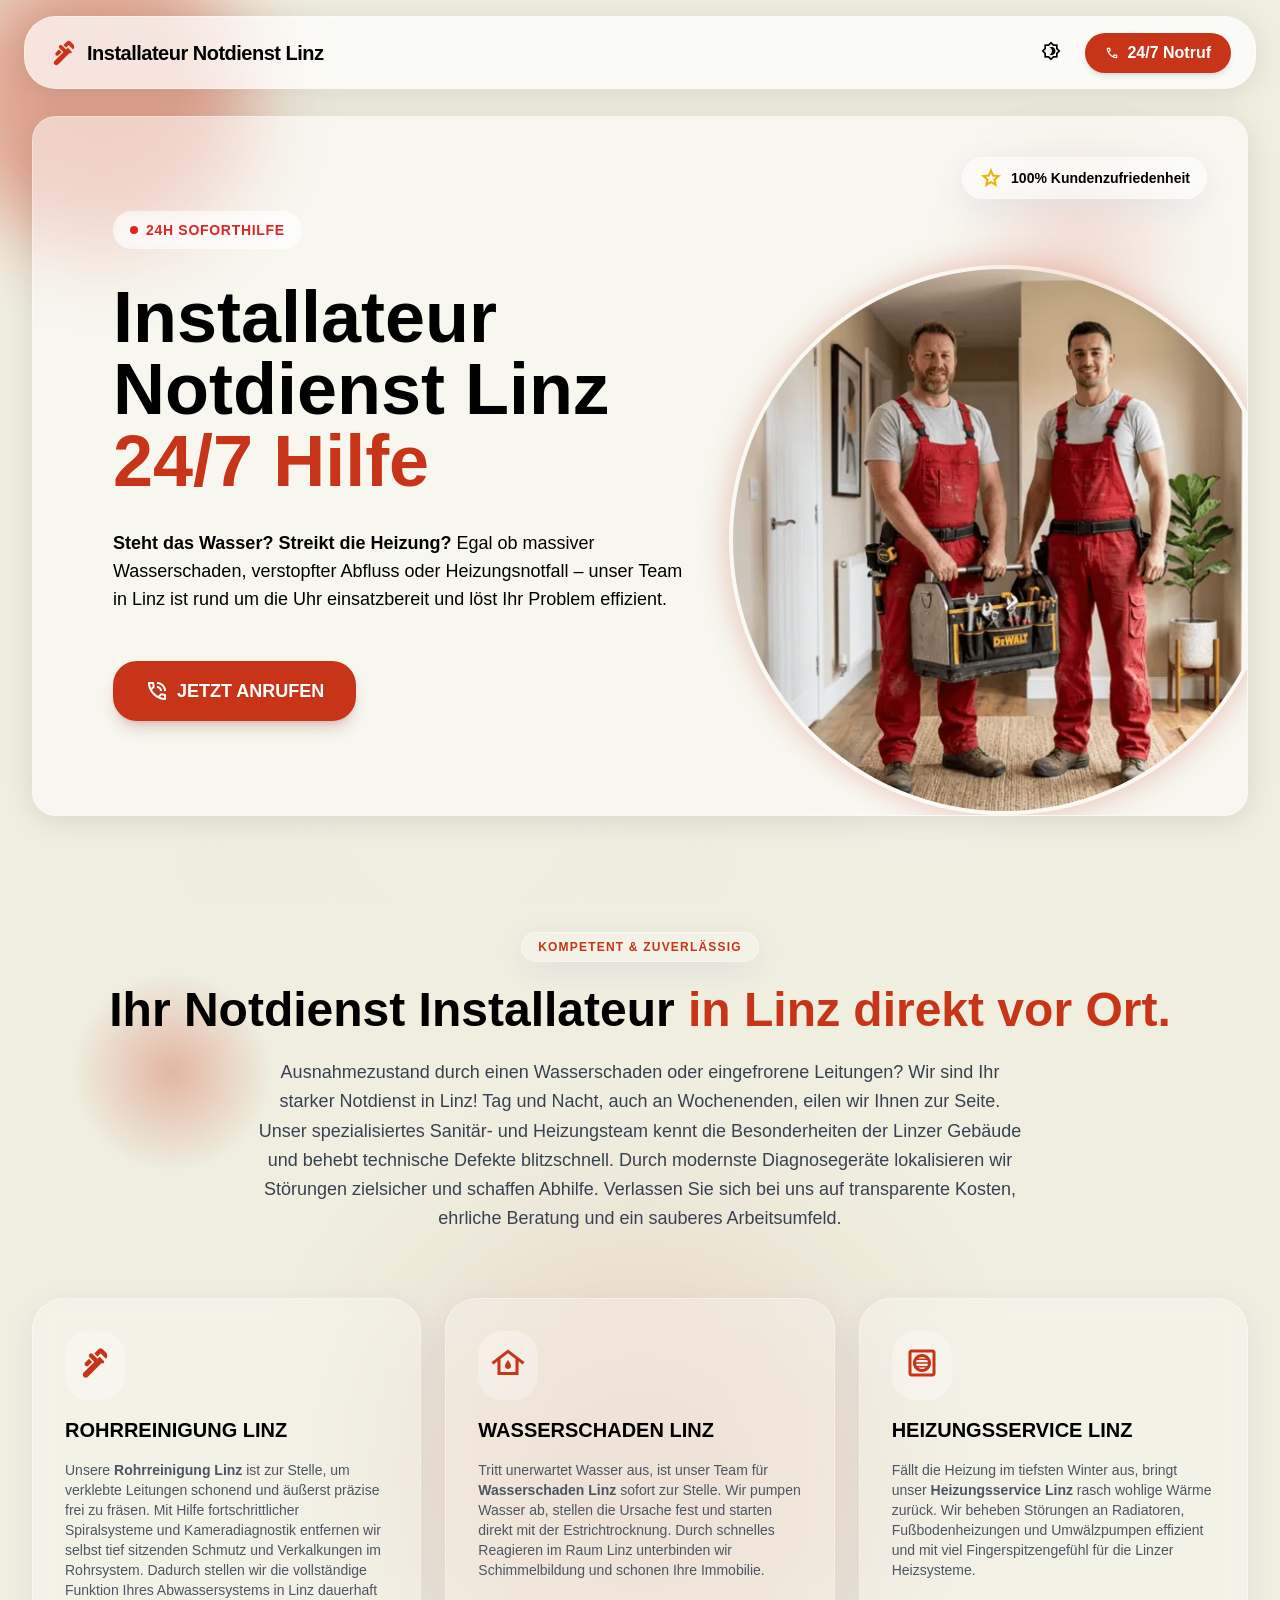
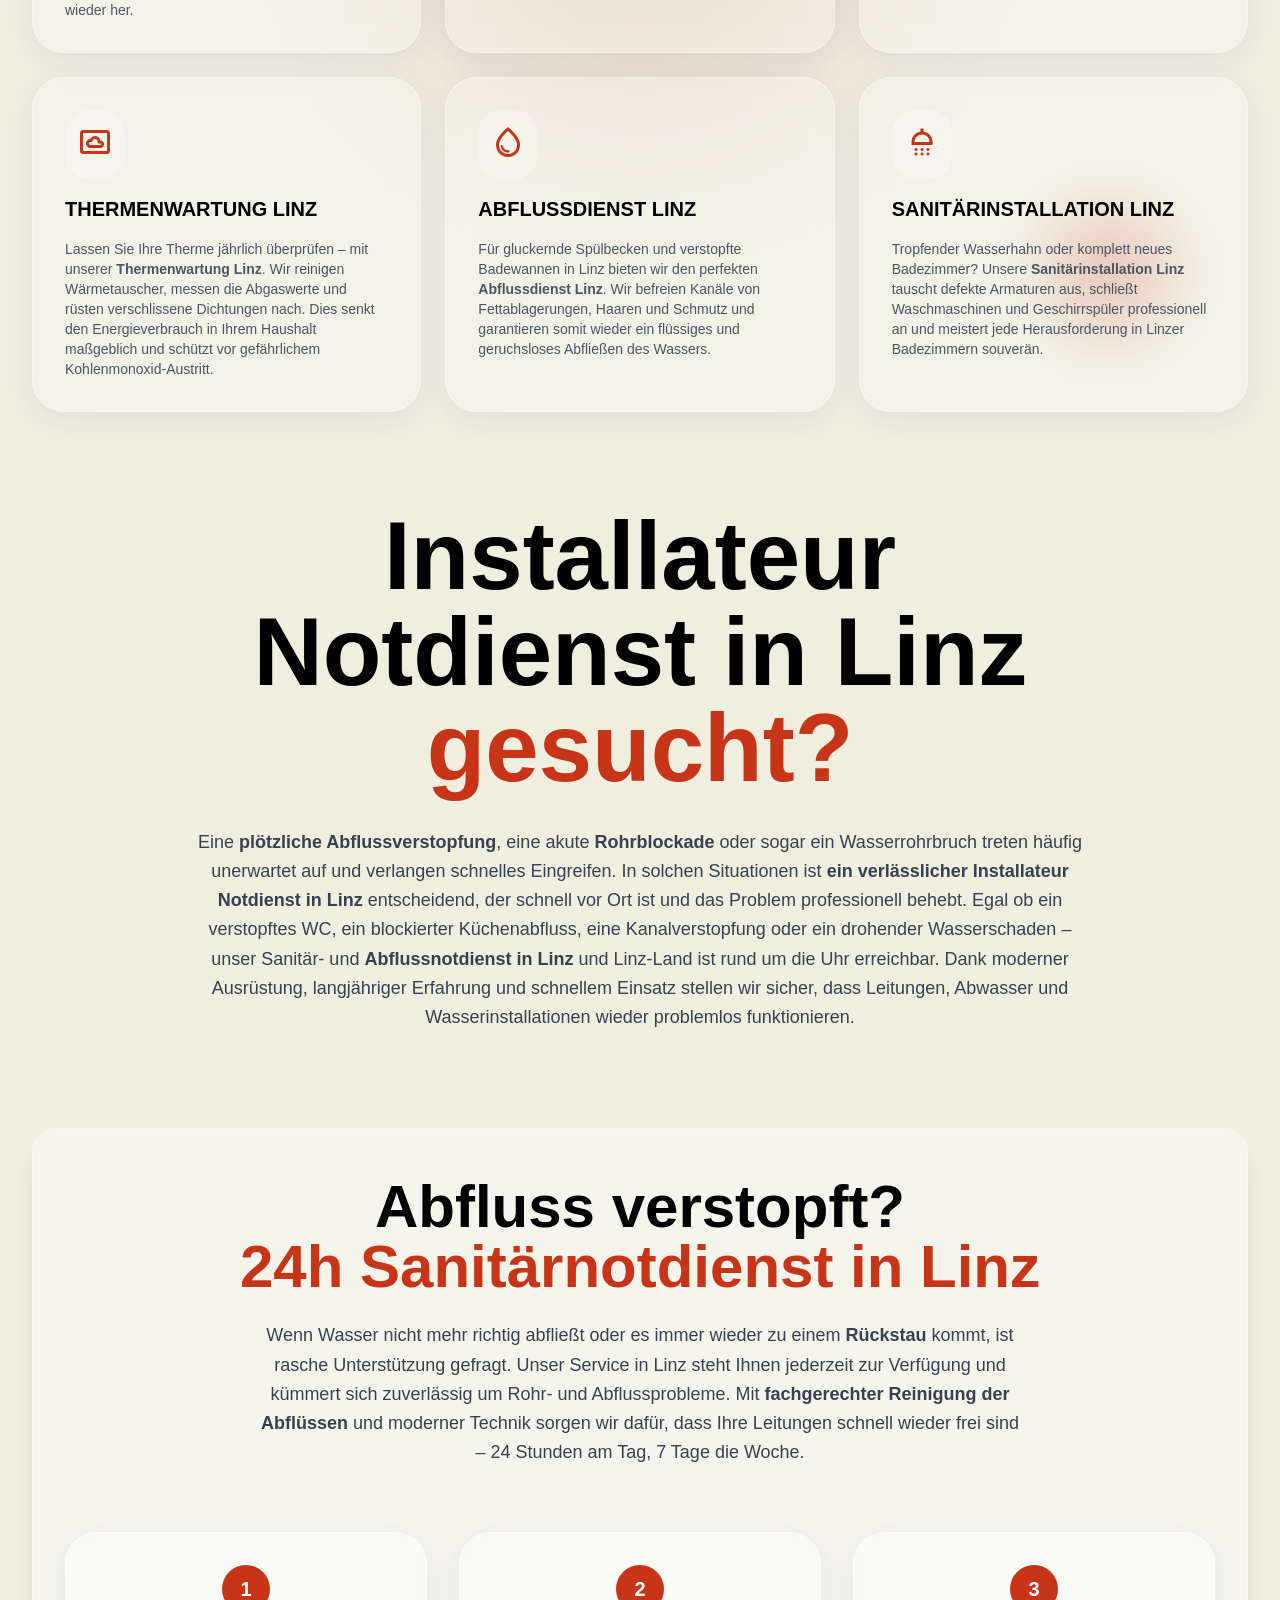
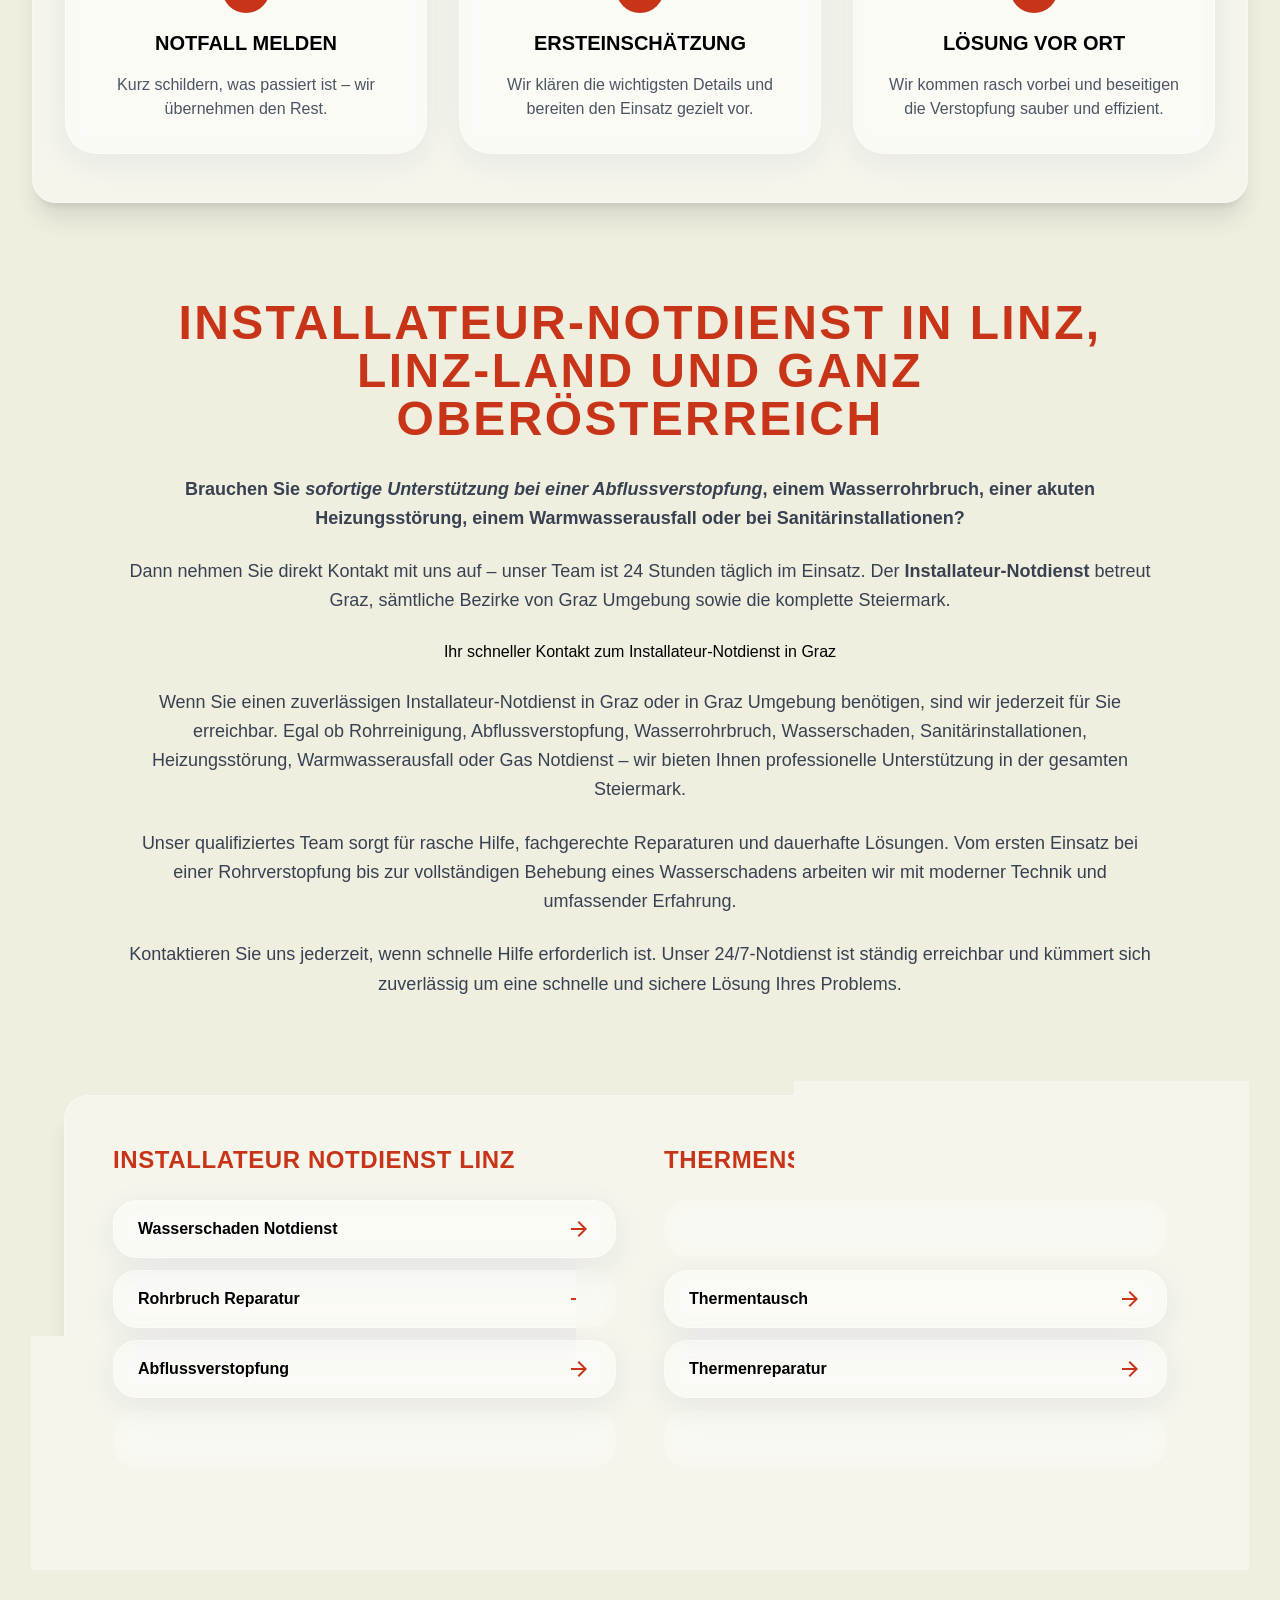
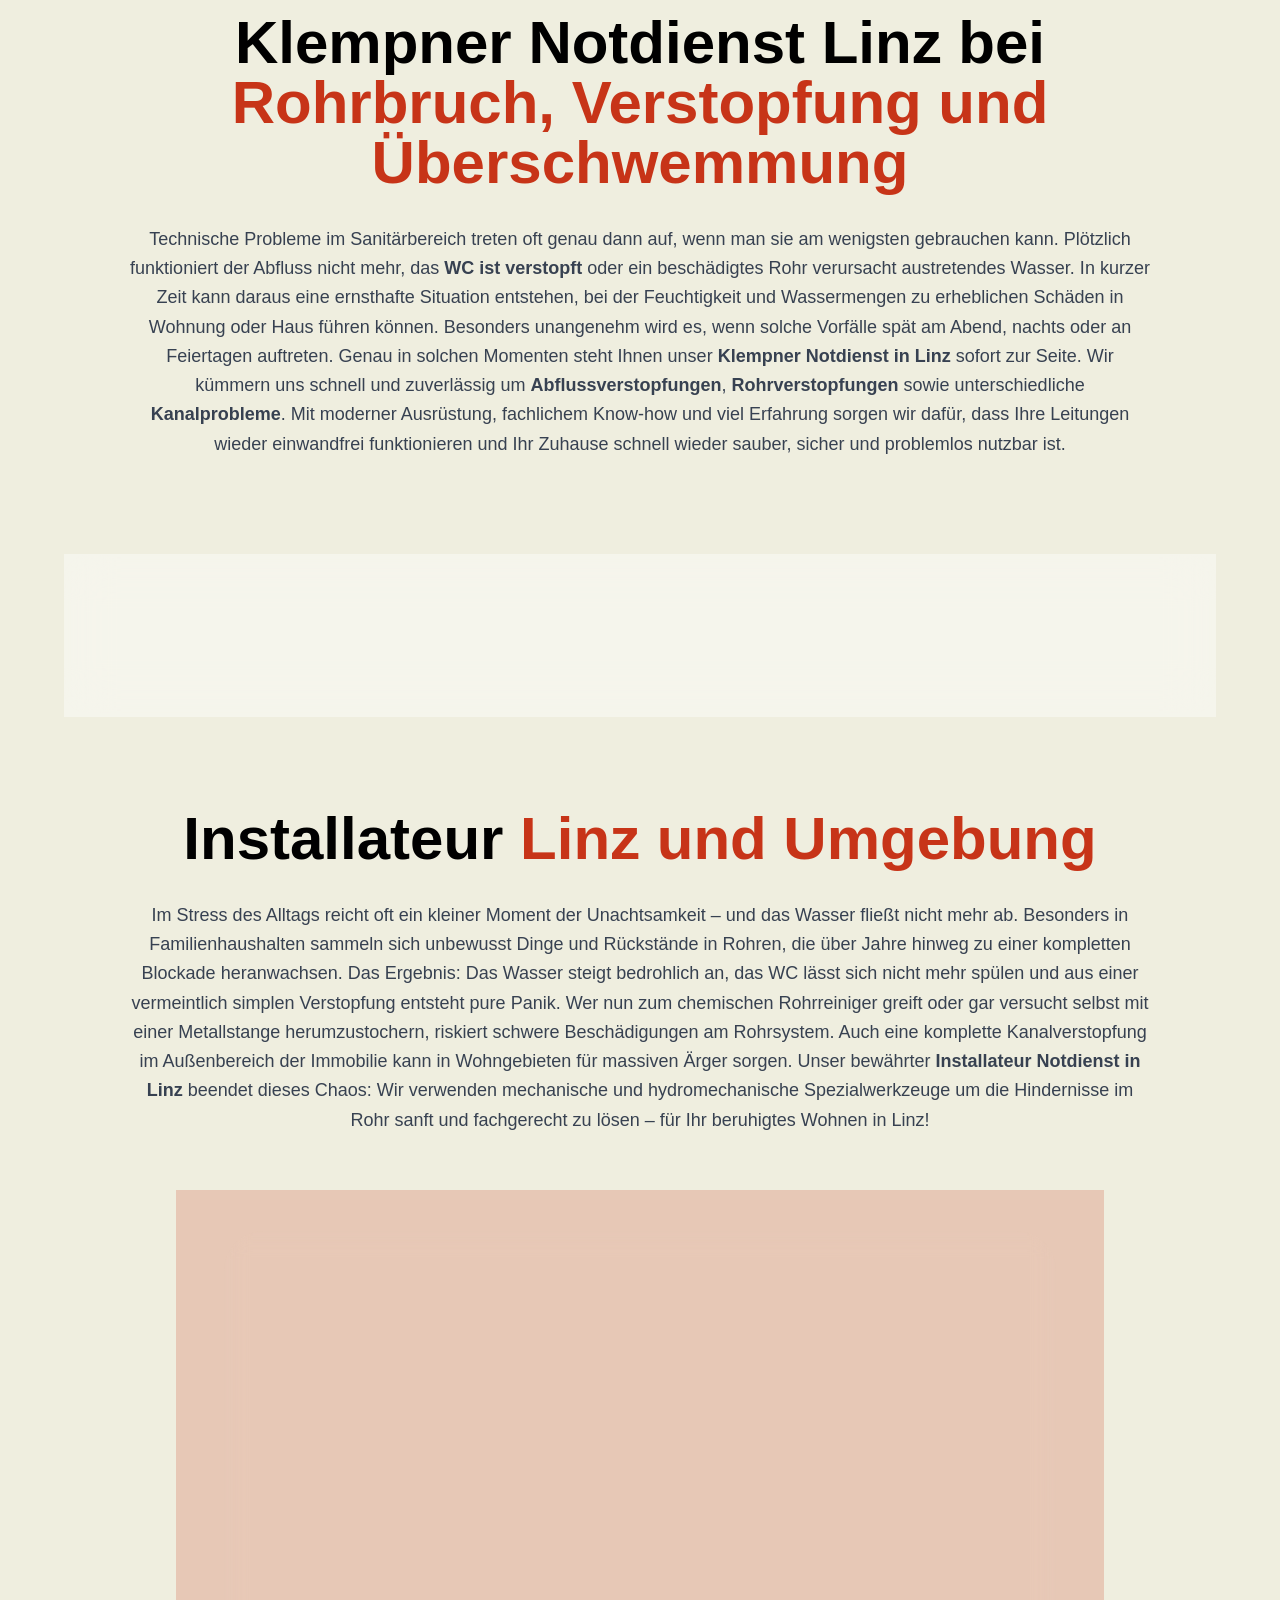
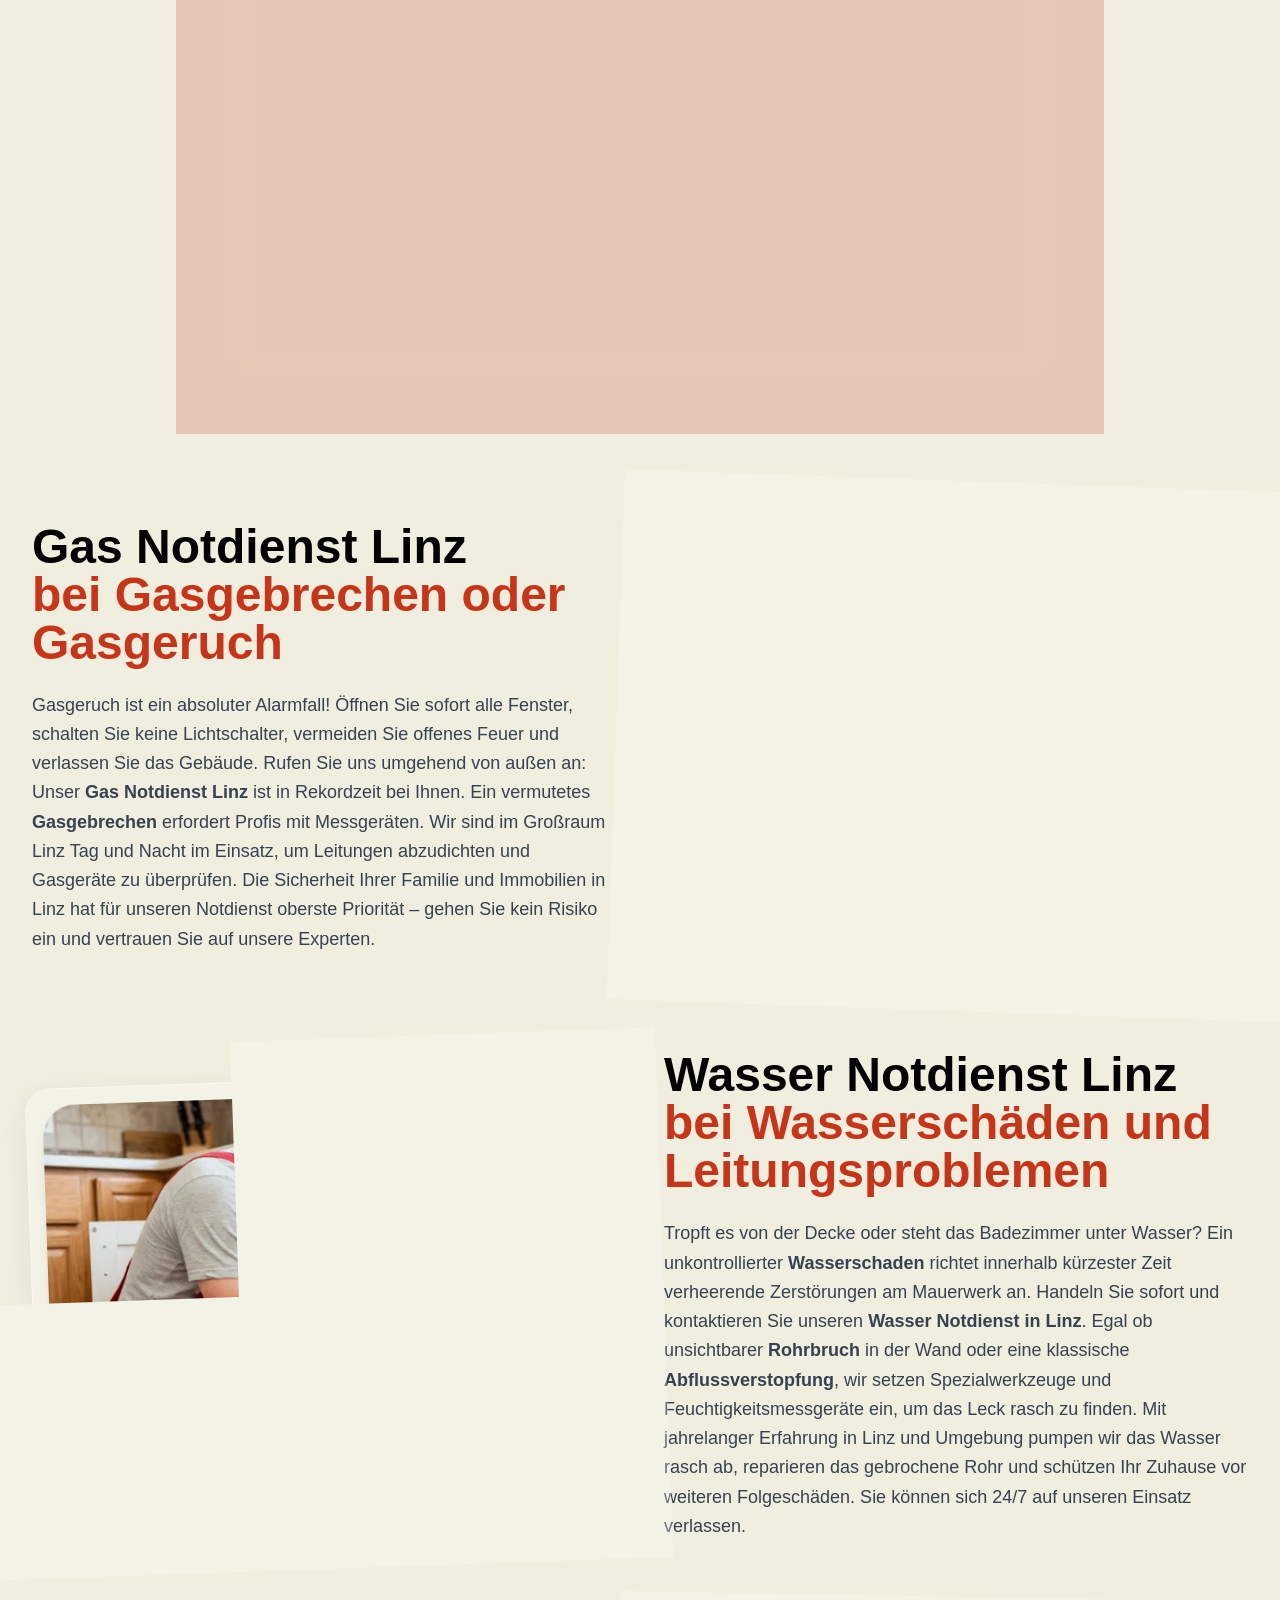
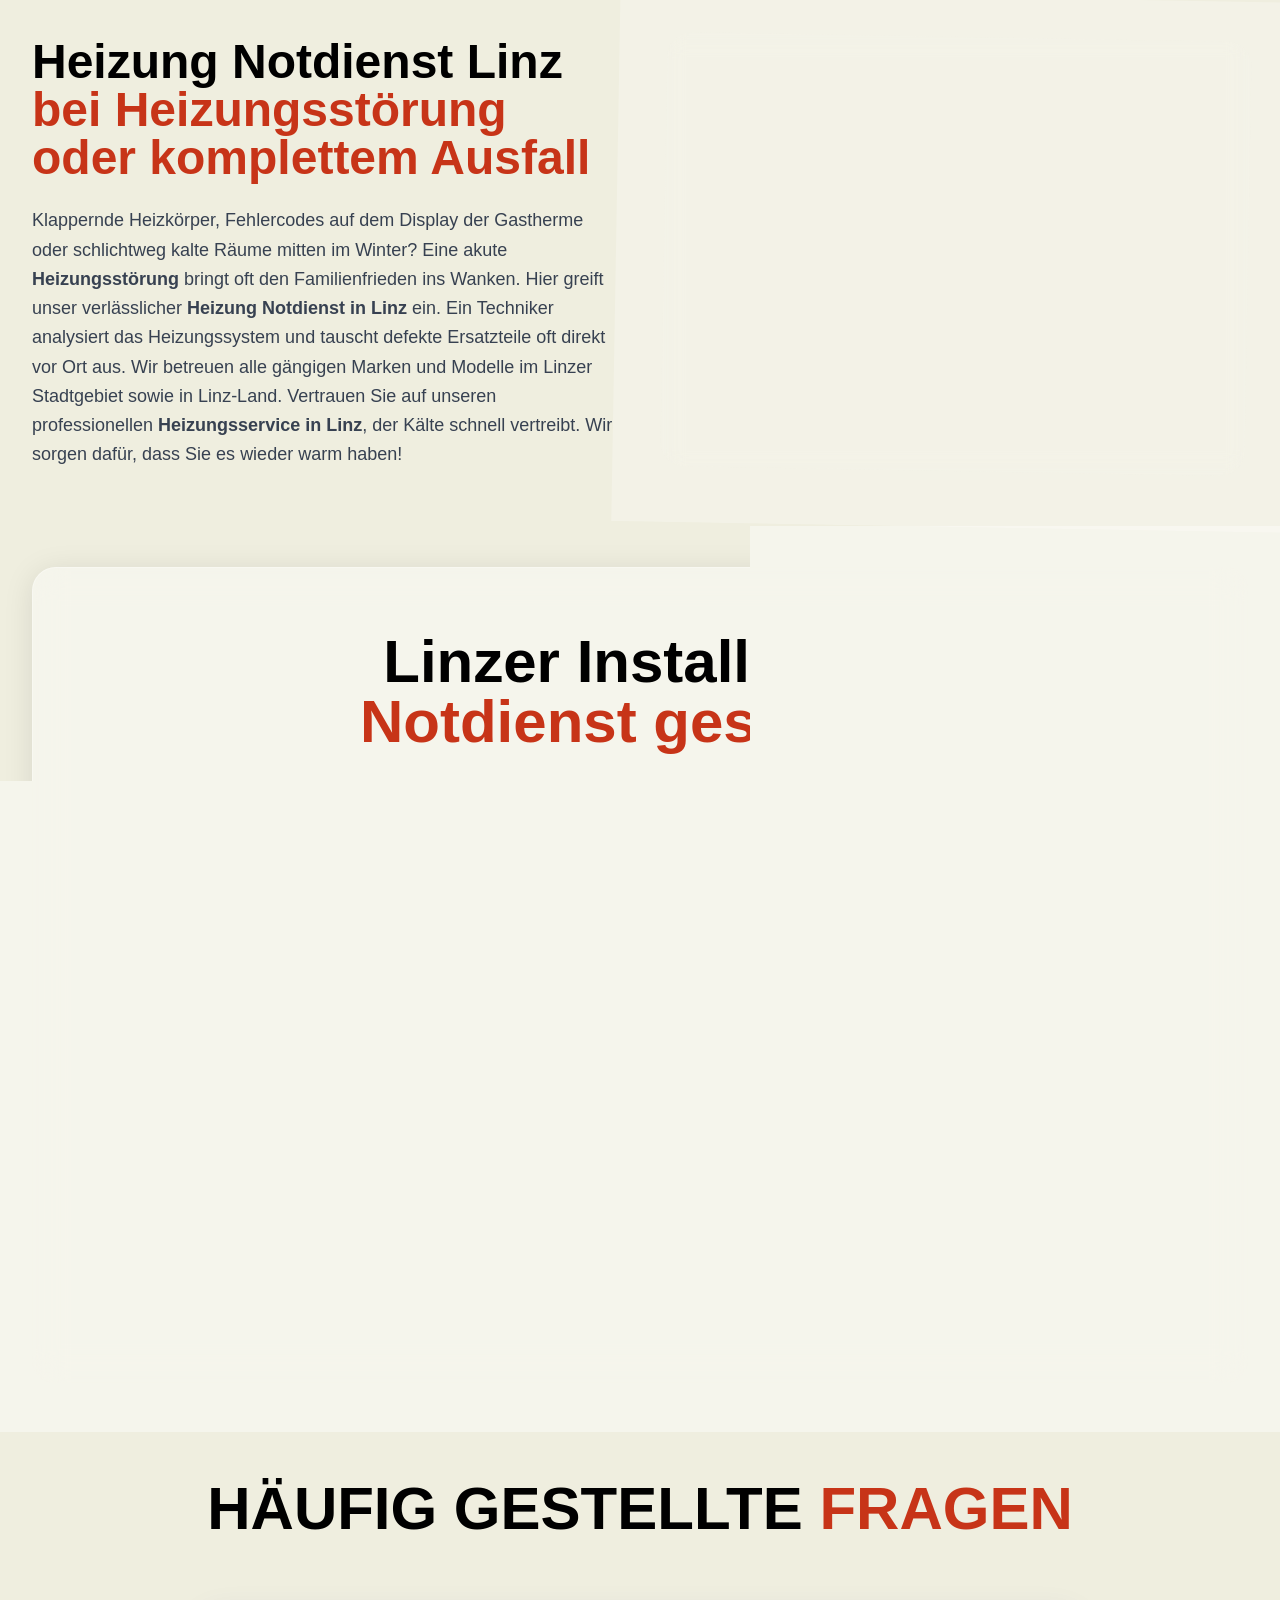
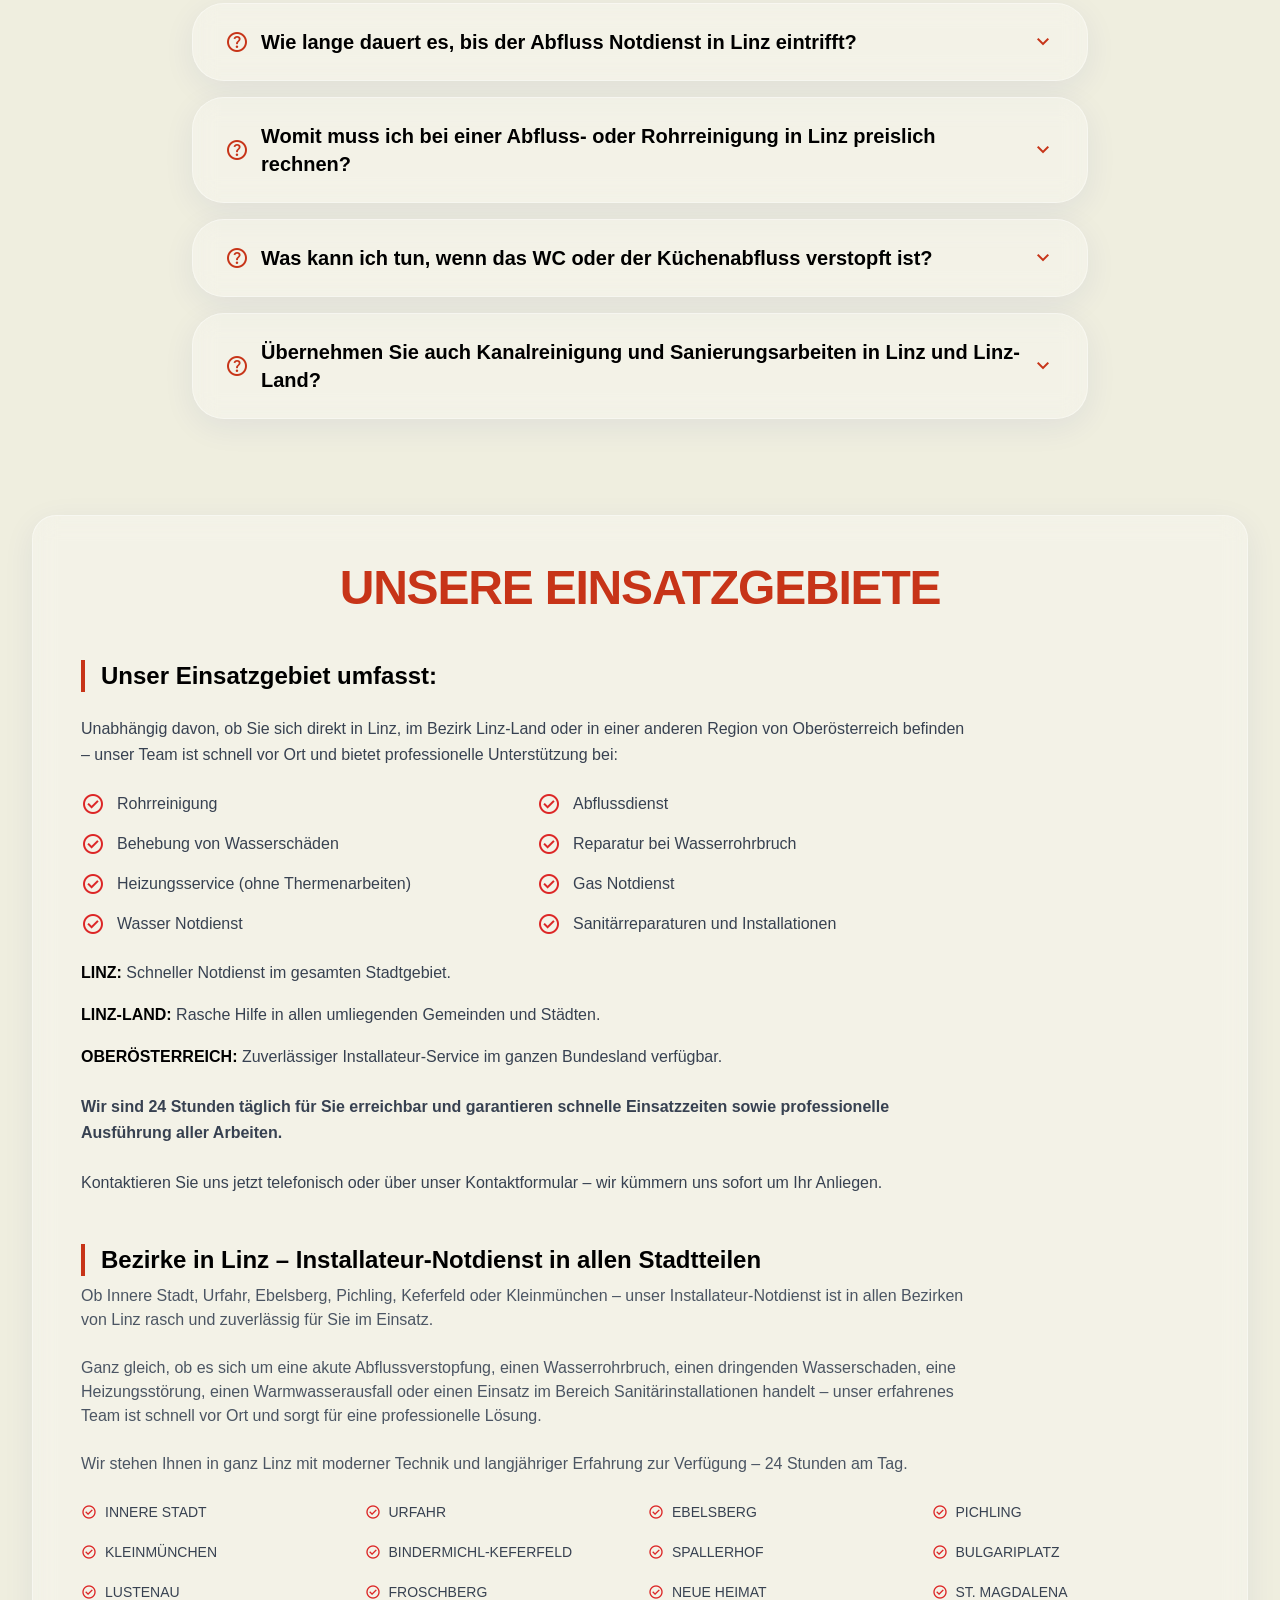
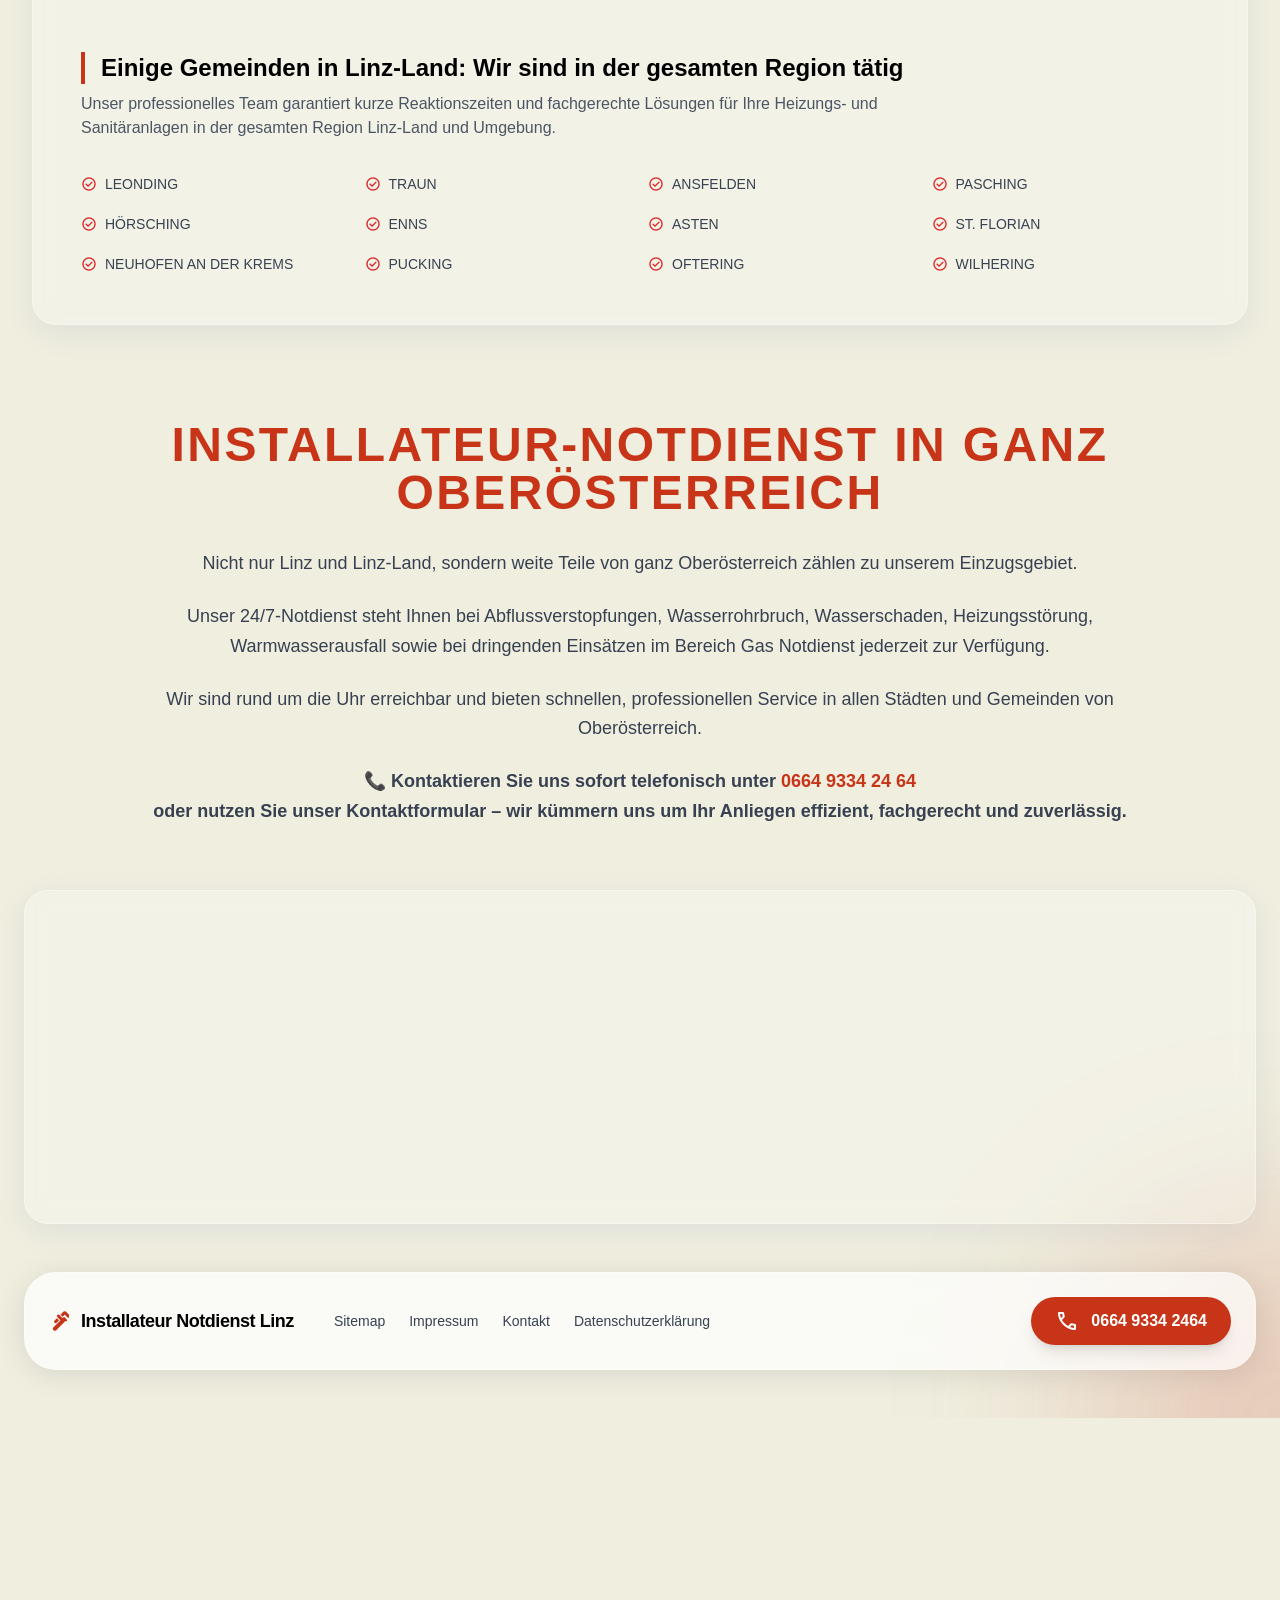
==== index.html @ 7e66e9cc "gas_notdienst_service_new WEBP" ====
<!DOCTYPE html>

<html lang="de">

<head>
    <meta charset="utf-8" />
    <meta content="width=device-width, initial-scale=1.0" name="viewport" />
    <title>Installateur Notdienst Linz - 24h Sanitär & Heizung</title>
    <meta name="description"
        content="Ihr zuverlässiger Installateur Notdienst für Linz und Umgebung. Rasche Hilfe bei Wasserschaden, Rohrbruch und Heizungsausfall. 365 Tage im Jahr für Sie da!" />
    <link rel="icon" href="assets/favicon.png" type="image/png" />
    <link rel="apple-touch-icon" href="assets/installateur-notdienst-team.png" />
    <link rel="preload" href="/assets/fonts/material-symbols-outlined.woff2" as="font" type="font/woff2" crossorigin/>
    <link rel="preload" href="/assets/styles2.css" as="style" onload="this.onload=null;this.rel='stylesheet'">
    <noscript><link rel="stylesheet" href="/assets/styles2.css"></noscript>
</head>

<body
    class="bg-background-light dark:bg-background-dark font-body min-h-screen relative overflow-x-hidden transition-colors duration-300">
    <div class="fixed inset-0 pointer-events-none overflow-hidden">
        <div class="floating-shape shape-1"></div>
        <div class="floating-shape shape-2"></div>
        <div class="floating-shape shape-3"></div>
        <div class="floating-shape shape-4"></div>
    </div>
    <nav class="fixed w-full z-50 top-0 left-0 px-4 sm:px-6 py-4">
        <div
            class="max-w-7xl mx-auto glass-panel bg-glass-light/70 dark:bg-glass-dark/70 rounded-2xl flex flex-col sm:flex-row justify-between items-center px-4 sm:px-6 py-3 gap-3 sm:gap-0">
            <div class="flex justify-between items-center w-full sm:w-auto">
                <a href="/" class="flex items-center gap-2">
                    <span class="material-symbols-outlined text-primary text-3xl">plumbing</span>
                    <span class="text-lg sm:text-xl font-bold text-black dark:text-white tracking-tight">Installateur
                        Notdienst Linz</span>
                </a>
                <button
                    class="sm:hidden p-2 rounded-full hover:bg-white/20 dark:hover:bg-black/20 text-black dark:text-white transition"
                    onclick="document.getElementById('theme-toggle').click()">
                    <span class="material-symbols-outlined text-xl">brightness_4</span>
                </button>
            </div>
            <div class="flex items-center gap-4 w-full sm:w-auto">
                <button
                    class="hidden sm:block p-2 rounded-full hover:bg-white/20 dark:hover:bg-black/20 text-black dark:text-white transition"
                    id="theme-toggle">
                    <span class="material-symbols-outlined text-xl">brightness_4</span>
                </button>
                <a class="flex justify-center w-full sm:w-auto items-center gap-2 px-5 py-2 bg-primary text-white rounded-xl font-bold shadow-md transition-all hover:bg-red-900"
                    href="tel:066493342464">
                    <span class="material-symbols-outlined text-sm">call</span>
                    24/7 Notruf
                </a>
            </div>
        </div>
    </nav>
    <main class="relative z-10 pt-36 sm:pt-24 pb-12 px-4 sm:px-6 lg:px-8 space-y-24">
        <section class="flex items-center justify-center min-h-[calc(100vh-10rem)]">
            <div
                class="w-full max-w-7xl glass-panel bg-glass-light/50 dark:bg-glass-dark/50 rounded-3xl p-6 sm:p-10 lg:p-20 flex flex-col items-center text-center gap-8 lg:gap-12 shadow-2xl relative overflow-hidden lg:flex-row lg:text-left items-stretch lg:min-h-[700px]">
                <!-- Badge -->
                <div
                    class="lg:absolute lg:top-10 lg:right-10 z-30 order-first lg:order-none self-center lg:self-auto w-full lg:w-auto flex justify-center lg:block mb-4 lg:mb-0">
                    <div
                        class="glass-card px-4 py-2 rounded-xl border border-white/40 flex items-center gap-2 bg-white/40 dark:bg-black/40 backdrop-blur-md shadow-sm">
                        <span class="material-symbols-outlined text-yellow-500">star</span>
                        <span class="text-sm font-bold text-black dark:text-white">100% Kundenzufriedenheit</span>
                    </div>
                </div>
                <!-- Text Content -->
                <div
                    class="w-full max-w-2xl space-y-6 lg:space-y-8 flex flex-col justify-center items-center lg:items-start lg:text-left relative z-10 flex-1">
                    <div
                        class="inline-flex items-center gap-2 px-4 py-2 rounded-full bg-white/40 dark:bg-white/10 backdrop-blur-sm border border-white/20">
                        <span class="w-2 h-2 rounded-full bg-red-600 animate-pulse"></span>
                        <span
                            class="text-xs sm:text-sm font-semibold text-red-600 dark:text-red-400 uppercase tracking-wider">24h
                            Soforthilfe</span>
                    </div>
                    <h1
                        class="text-4xl sm:text-5xl md:text-6xl lg:text-7xl font-bold text-black dark:text-white leading-tight">
                        Installateur Notdienst Linz<br />
                        <span class="text-primary dark:text-red-400">24/7 Hilfe</span>
                    </h1>
                    <p class="text-base sm:text-lg text-black dark:text-gray-300 leading-relaxed max-w-xl">
                        <strong>Steht das Wasser? Streikt die Heizung?</strong> Egal ob massiver Wasserschaden,
                        verstopfter Abfluss oder Heizungsnotfall – unser Team in Linz ist rund um die Uhr einsatzbereit
                        und löst Ihr Problem effizient.
                    </p>
                    <div class="flex flex-col sm:flex-row gap-4 pt-2 lg:pt-4 w-full justify-center lg:justify-start">
                        <a class="px-6 sm:px-8 py-4 bg-primary text-white rounded-xl font-bold shadow-lg shadow-red-900/20 hover:shadow-red-900/40 transform hover:-translate-y-1 transition-all flex justify-center items-center gap-2 text-base sm:text-lg w-full sm:w-auto hover:bg-red-900"
                            href="tel:066493342464">
                            <span class="material-symbols-outlined">phone_in_talk</span>
                            JETZT ANRUFEN
                        </a>
                    </div>
                </div>
                <!-- Image -->
                <div
                    class="w-full lg:w-auto relative lg:absolute lg:bottom-0 lg:right-0 lg:-mr-8 z-20 pointer-events-none flex justify-center lg:inline-block mt-4 lg:mt-0 order-last">
                    <picture>
                        <source
                            type="image/webp"
                            srcset="
                            assets/installateurs_hero-550.webp 550w,
                            assets/installateurs_hero.webp 1100w
                            "
                            sizes="(max-width: 640px) 96px, (max-width: 1024px) 384px, 550px"
                        />
                        <img
                            src="assets/installateurs_hero.png"
                            srcset="
                            assets/installateurs_hero-550.png 550w,
                            assets/installateurs_hero.png 1100w
                            "
                            sizes="(max-width: 640px) 96px, (max-width: 1024px) 384px, 550px"
                            alt="Professional Service Team"
                            class="w-72 h-72 sm:w-96 sm:h-96 lg:w-[550px] lg:h-[550px] object-cover rounded-full shadow-[0_0_30px_rgba(199,52,24,0.3)] border-4 border-white/20"
                            width="550"
                            height="550"
                            loading="eager"
                            decoding="async"
                        />
                    </picture>
                </div>
            </div>
        </section>
        <section class="max-w-7xl mx-auto w-full relative">
            <div class="absolute top-10 left-10 glow-spot"></div>
            <div class="absolute bottom-10 right-10 glow-spot"></div>
            <div
                class="absolute top-1/2 left-1/2 transform -translate-x-1/2 -translate-y-1/2 w-[500px] h-[500px] bg-primary/10 rounded-full blur-[80px] pointer-events-none z-0">
            </div>
            <div class="text-center mb-16 relative z-10">
                <div
                    class="inline-flex items-center justify-center px-4 py-1.5 mb-6 rounded-full glass-card text-xs font-bold tracking-widest uppercase text-primary dark:text-red-400 border-white/50">
                    Kompetent &amp; Zuverlässig
                </div>
                <h2 class="text-4xl md:text-5xl font-bold mb-6">
                    <span class="text-black dark:text-white">Ihr Notdienst Installateur</span> <span
                        class="text-primary">in
                        Linz direkt vor Ort.</span>
                </h2>
                <p class="text-lg text-gray-700 dark:text-gray-300 max-w-3xl mx-auto leading-relaxed">
                    Ausnahmezustand durch einen Wasserschaden oder eingefrorene Leitungen? Wir sind Ihr starker
                    Notdienst in Linz! Tag und Nacht, auch an Wochenenden, eilen wir Ihnen zur Seite. Unser
                    spezialisiertes Sanitär- und Heizungsteam kennt die Besonderheiten der Linzer Gebäude und behebt
                    technische Defekte blitzschnell. Durch modernste Diagnosegeräte lokalisieren wir Störungen
                    zielsicher und schaffen Abhilfe. Verlassen Sie sich bei uns auf transparente Kosten, ehrliche
                    Beratung und ein sauberes Arbeitsumfeld.
                </p>

            </div>
            <div class="grid grid-cols-1 md:grid-cols-2 lg:grid-cols-3 gap-6 relative z-10">
                <div
                    class="glass-card p-8 rounded-2xl flex flex-col items-start gap-4 hover:-translate-y-2 transition-transform duration-300 group">
                    <div
                        class="p-3 bg-white/30 dark:bg-white/10 rounded-xl group-hover:bg-primary/20 transition-colors">
                        <span class="material-symbols-outlined text-4xl text-primary">plumbing</span>
                    </div>
                    <h3 class="text-xl font-bold text-black dark:text-white">ROHRREINIGUNG LINZ</h3>
                    <p class="text-gray-600 dark:text-gray-300 text-sm">Unsere <strong>Rohrreinigung Linz</strong> ist
                        zur Stelle, um verklebte Leitungen schonend und äußerst präzise frei zu fräsen. Mit Hilfe
                        fortschrittlicher Spiralsysteme und Kameradiagnostik entfernen wir selbst tief sitzenden Schmutz
                        und Verkalkungen im Rohrsystem. Dadurch stellen wir die vollständige Funktion Ihres
                        Abwassersystems in Linz dauerhaft wieder her.</p>
                </div>
                <div
                    class="glass-card p-8 rounded-2xl flex flex-col items-start gap-4 hover:-translate-y-2 transition-transform duration-300 group">
                    <div
                        class="p-3 bg-white/30 dark:bg-white/10 rounded-xl group-hover:bg-primary/20 transition-colors">
                        <span class="material-symbols-outlined text-4xl text-primary">water_damage</span>
                    </div>
                    <h3 class="text-xl font-bold text-black dark:text-white">WASSERSCHADEN LINZ</h3>
                    <p class="text-gray-600 dark:text-gray-300 text-sm">Tritt unerwartet Wasser aus, ist unser Team für
                        <strong>Wasserschaden Linz</strong> sofort zur Stelle. Wir pumpen Wasser ab, stellen die Ursache
                        fest und starten direkt mit der Estrichtrocknung. Durch schnelles Reagieren im Raum Linz
                        unterbinden wir Schimmelbildung und schonen Ihre Immobilie.
                    </p>
                </div>
                <div
                    class="glass-card p-8 rounded-2xl flex flex-col items-start gap-4 hover:-translate-y-2 transition-transform duration-300 group">
                    <div
                        class="p-3 bg-white/30 dark:bg-white/10 rounded-xl group-hover:bg-primary/20 transition-colors">
                        <span class="material-symbols-outlined text-4xl text-primary">hvac</span>
                    </div>
                    <h3 class="text-xl font-bold text-black dark:text-white">HEIZUNGSSERVICE LINZ</h3>
                    <p class="text-gray-600 dark:text-gray-300 text-sm">Fällt die Heizung im tiefsten Winter aus, bringt
                        unser <strong>Heizungsservice Linz</strong> rasch wohlige Wärme zurück. Wir beheben Störungen an
                        Radiatoren, Fußbodenheizungen und Umwälzpumpen effizient und mit viel Fingerspitzengefühl für
                        die Linzer Heizsysteme.</p>
                </div>
                <div
                    class="glass-card p-8 rounded-2xl flex flex-col items-start gap-4 hover:-translate-y-2 transition-transform duration-300 group">
                    <div
                        class="p-3 bg-white/30 dark:bg-white/10 rounded-xl group-hover:bg-primary/20 transition-colors">
                        <span class="material-symbols-outlined text-4xl text-primary">settings_system_daydream</span>
                    </div>
                    <h3 class="text-xl font-bold text-black dark:text-white">THERMENWARTUNG LINZ</h3>
                    <p class="text-gray-600 dark:text-gray-300 text-sm">Lassen Sie Ihre Therme jährlich überprüfen – mit
                        unserer <strong>Thermenwartung Linz</strong>. Wir reinigen Wärmetauscher, messen die Abgaswerte
                        und rüsten verschlissene Dichtungen nach. Dies senkt den Energieverbrauch in Ihrem Haushalt
                        maßgeblich und schützt vor gefährlichem Kohlenmonoxid-Austritt.</p>
                </div>
                <div
                    class="glass-card p-8 rounded-2xl flex flex-col items-start gap-4 hover:-translate-y-2 transition-transform duration-300 group">
                    <div
                        class="p-3 bg-white/30 dark:bg-white/10 rounded-xl group-hover:bg-primary/20 transition-colors">
                        <span class="material-symbols-outlined text-4xl text-primary">water_drop</span>
                    </div>
                    <h3 class="text-xl font-bold text-black dark:text-white">ABFLUSSDIENST LINZ</h3>
                    <p class="text-gray-600 dark:text-gray-300 text-sm">Für gluckernde Spülbecken und verstopfte
                        Badewannen in Linz bieten wir den perfekten <strong>Abflussdienst Linz</strong>. Wir befreien
                        Kanäle von Fettablagerungen, Haaren und Schmutz und garantieren somit wieder ein flüssiges und
                        geruchsloses Abfließen des Wassers.</p>
                </div>
                <div
                    class="glass-card p-8 rounded-2xl flex flex-col items-start gap-4 hover:-translate-y-2 transition-transform duration-300 group">
                    <div
                        class="p-3 bg-white/30 dark:bg-white/10 rounded-xl group-hover:bg-primary/20 transition-colors">
                        <span class="material-symbols-outlined text-4xl text-primary">shower</span>
                    </div>
                    <h3 class="text-xl font-bold text-black dark:text-white">SANITÄRINSTALLATION LINZ</h3>
                    <p class="text-gray-600 dark:text-gray-300 text-sm">Tropfender Wasserhahn oder komplett neues
                        Badezimmer? Unsere <strong>Sanitärinstallation Linz</strong> tauscht defekte Armaturen aus,
                        schließt Waschmaschinen und Geschirrspüler professionell an und meistert jede Herausforderung in
                        Linzer Badezimmern souverän.</p>
                </div>
            </div>
        </section>
        <section class="max-w-7xl mx-auto w-full mb-12 px-4 sm:px-6 lg:px-8 relative z-10">
            <div class="space-y-6 text-center max-w-4xl mx-auto">
                <h2 class="text-6xl md:text-8xl font-bold text-primary mb-8"><span
                        class="text-black dark:text-white">Installateur Notdienst in Linz</span> <span
                        class="text-primary">
                        gesucht?</span></h2>
                <p class="text-lg text-gray-700 dark:text-gray-300 leading-relaxed">
                    Eine <b>plötzliche Abflussverstopfung</b>, eine akute <strong>Rohrblockade</strong> oder sogar ein
                    Wasserrohrbruch treten häufig unerwartet auf und verlangen schnelles Eingreifen. In solchen
                    Situationen ist <strong>ein verlässlicher Installateur Notdienst in Linz</strong> entscheidend, der
                    schnell vor Ort ist und das Problem professionell behebt. Egal ob ein verstopftes WC, ein
                    blockierter Küchenabfluss, eine Kanalverstopfung oder ein drohender Wasserschaden – unser Sanitär-
                    und <strong>Abflussnotdienst in Linz</strong> und Linz-Land ist rund um die Uhr erreichbar. Dank
                    moderner Ausrüstung, langjähriger Erfahrung und schnellem Einsatz stellen wir sicher, dass
                    Leitungen, Abwasser und Wasserinstallationen wieder problemlos funktionieren.
                </p>
            </div>
        </section>
        <section
            class="max-w-7xl mx-auto w-full px-4 sm:px-6 lg:px-8 relative z-10 bg-white/40 backdrop-blur-md border border-white/30 rounded-3xl p-8 md:p-12 shadow-xl my-24">
            <div class="text-center mb-16">
                <h2 class="text-4xl md:text-6xl font-bold mb-6">
                    <span class="text-black dark:text-white">Abfluss verstopft?</span> <br /> <span
                        class="text-primary">24h
                        Sanitärnotdienst in Linz</span>
                </h2>
                <p class="text-lg text-gray-700 dark:text-gray-300 max-w-3xl mx-auto leading-relaxed">
                    Wenn Wasser nicht mehr richtig abfließt oder es immer wieder zu einem <b>Rückstau</b> kommt, ist
                    rasche Unterstützung gefragt. Unser Service in Linz steht Ihnen jederzeit zur Verfügung und kümmert
                    sich zuverlässig um Rohr- und Abflussprobleme. Mit <strong>fachgerechter Reinigung der
                        Abflüssen</strong> und moderner Technik sorgen wir dafür, dass Ihre Leitungen schnell wieder
                    frei sind – 24 Stunden am Tag, 7 Tage die Woche.
                </p>
            </div>
            <div class="grid grid-cols-1 md:grid-cols-3 gap-8">
                <div
                    class="glass-card bg-primary/10 border-primary/20 p-8 rounded-2xl flex flex-col items-center text-center gap-4 hover:-translate-y-2 transition-transform duration-300">
                    <div
                        class="w-12 h-12 bg-primary text-white rounded-full flex items-center justify-center font-bold text-xl">
                        1</div>
                    <h3 class="text-xl font-bold text-black dark:text-white">NOTFALL MELDEN</h3>
                    <p class="text-gray-600 dark:text-gray-300">Kurz schildern, was passiert ist – wir übernehmen den
                        Rest.</p>
                </div>
                <div
                    class="glass-card bg-primary/10 border-primary/20 p-8 rounded-2xl flex flex-col items-center text-center gap-4 hover:-translate-y-2 transition-transform duration-300">
                    <div
                        class="w-12 h-12 bg-primary text-white rounded-full flex items-center justify-center font-bold text-xl">
                        2</div>
                    <h3 class="text-xl font-bold text-black dark:text-white">ERSTEINSCHÄTZUNG</h3>
                    <p class="text-gray-600 dark:text-gray-300">Wir klären die wichtigsten Details und bereiten den
                        Einsatz gezielt vor.</p>
                </div>
                <div
                    class="glass-card bg-primary/10 border-primary/20 p-8 rounded-2xl flex flex-col items-center text-center gap-4 hover:-translate-y-2 transition-transform duration-300">
                    <div
                        class="w-12 h-12 bg-primary text-white rounded-full flex items-center justify-center font-bold text-xl">
                        3</div>
                    <h3 class="text-xl font-bold text-black dark:text-white">LÖSUNG VOR ORT</h3>
                    <p class="text-gray-600 dark:text-gray-300">Wir kommen rasch vorbei und beseitigen die Verstopfung
                        sauber und effizient.</p>
                </div>
            </div>
        </section>

        <section class="max-w-7xl mx-auto w-full mt-24 px-4 sm:px-6 lg:px-8 relative z-10">
            <div class="space-y-8 text-center max-w-5xl mx-auto">
                <h2 class="text-3xl md:text-5xl font-bold leading-tight">
                    <span class="text-primary uppercase tracking-wider">INSTALLATEUR-NOTDIENST IN LINZ, LINZ-LAND
                        UND GANZ OBERÖSTERREICH</span>
                </h2>
                <div class="space-y-6 mt-8">
                    <p class="text-lg text-gray-700 dark:text-gray-300 leading-relaxed font-semibold">
                        Brauchen Sie <em>sofortige Unterstützung bei einer Abflussverstopfung</em>, einem
                        Wasserrohrbruch, einer akuten Heizungsstörung, einem Warmwasserausfall oder bei
                        <b>Sanitärinstallationen</b>?
                    </p>
                    <p class="text-lg text-gray-700 dark:text-gray-300 leading-relaxed">
                        Dann nehmen Sie direkt Kontakt mit uns auf – unser Team ist 24 Stunden täglich im Einsatz. Der
                        <strong>Installateur-Notdienst</strong> betreut Graz, sämtliche Bezirke von Graz Umgebung sowie
                        die komplette Steiermark.
                    </p>
                    <p class="text-lg text-gray-700 dark:text-gray-300 leading-relaxed font-medium">
                    <h3>Ihr schneller Kontakt zum Installateur-Notdienst in Graz</h3>
                    </p>
                    <p class="text-lg text-gray-700 dark:text-gray-300 leading-relaxed">
                        Wenn Sie einen zuverlässigen Installateur-Notdienst in Graz oder in Graz Umgebung benötigen,
                        sind wir jederzeit für Sie erreichbar. Egal ob Rohrreinigung, Abflussverstopfung,
                        Wasserrohrbruch, Wasserschaden, Sanitärinstallationen, Heizungsstörung, Warmwasserausfall oder
                        Gas Notdienst – wir bieten Ihnen professionelle Unterstützung in der gesamten Steiermark.
                    </p>
                    <p class="text-lg text-gray-700 dark:text-gray-300 leading-relaxed">
                        Unser qualifiziertes Team sorgt für rasche Hilfe, fachgerechte Reparaturen und dauerhafte
                        Lösungen. Vom ersten Einsatz bei einer Rohrverstopfung bis zur vollständigen Behebung eines
                        Wasserschadens arbeiten wir mit moderner Technik und umfassender Erfahrung.
                    </p>
                    <p class="text-lg text-gray-700 dark:text-gray-300 leading-relaxed">
                        Kontaktieren Sie uns jederzeit, wenn schnelle Hilfe erforderlich ist. Unser 24/7-Notdienst ist
                        ständig erreichbar und kümmert sich zuverlässig um eine schnelle und sichere Lösung Ihres
                        Problems.
                    </p>
                </div>
            </div>
        </section>

        <section class="max-w-7xl mx-auto w-full mt-24 px-4 sm:px-6 lg:px-8 relative z-10">
            <div class="bg-white/40 backdrop-blur-md border border-white/30 rounded-3xl p-8 md:p-12 shadow-xl">
                <div class="grid grid-cols-1 md:grid-cols-2 gap-12">
                    <!-- Left Column: Installateur Notdienst -->
                    <div class="space-y-6">
                        <h2 class="text-2xl font-bold text-primary tracking-wide">INSTALLATEUR NOTDIENST LINZ</h2>
                        <div class="flex flex-col gap-3">
                            <a class="glass-card px-6 py-4 rounded-xl flex justify-between items-center group hover:bg-white/40 transition-all border-white/30"
                                href="#">
                                <span class="font-semibold text-black dark:text-white">Wasserschaden Notdienst</span>
                                <span
                                    class="material-symbols-outlined text-primary group-hover:translate-x-1 transition-transform">arrow_forward</span>
                            </a>
                            <a class="glass-card px-6 py-4 rounded-xl flex justify-between items-center group hover:bg-white/40 transition-all border-white/30"
                                href="#">
                                <span class="font-semibold text-black dark:text-white">Rohrbruch Reparatur</span>
                                <span
                                    class="material-symbols-outlined text-primary group-hover:translate-x-1 transition-transform">arrow_forward</span>
                            </a>
                            <a class="glass-card px-6 py-4 rounded-xl flex justify-between items-center group hover:bg-white/40 transition-all border-white/30"
                                href="#">
                                <span class="font-semibold text-black dark:text-white">Abflussverstopfung</span>
                                <span
                                    class="material-symbols-outlined text-primary group-hover:translate-x-1 transition-transform">arrow_forward</span>
                            </a>
                            <a class="glass-card px-6 py-4 rounded-xl flex justify-between items-center group hover:bg-white/40 transition-all border-white/30"
                                href="#">
                                <span class="font-semibold text-black dark:text-white">Rohrreinigung Notdienst</span>
                                <span
                                    class="material-symbols-outlined text-primary group-hover:translate-x-1 transition-transform">arrow_forward</span>
                            </a>
                        </div>
                    </div>
                    <!-- Right Column: Thermenservice -->
                    <div class="space-y-6">
                        <h2 class="text-2xl font-bold text-primary tracking-wide">THERMENSERVICE LINZ</h2>
                        <div class="flex flex-col gap-3">
                            <a class="glass-card px-6 py-4 rounded-xl flex justify-between items-center group hover:bg-white/40 transition-all border-white/30"
                                href="/thermen-wartung-reparatur-tausch.html">
                                <span class="font-semibold text-black dark:text-white">Thermenwartung</span>
                                <span
                                    class="material-symbols-outlined text-primary group-hover:translate-x-1 transition-transform">arrow_forward</span>
                            </a>
                            <a class="glass-card px-6 py-4 rounded-xl flex justify-between items-center group hover:bg-white/40 transition-all border-white/30"
                                href="#">
                                <span class="font-semibold text-black dark:text-white">Thermentausch</span>
                                <span
                                    class="material-symbols-outlined text-primary group-hover:translate-x-1 transition-transform">arrow_forward</span>
                            </a>
                            <a class="glass-card px-6 py-4 rounded-xl flex justify-between items-center group hover:bg-white/40 transition-all border-white/30"
                                href="#">
                                <span class="font-semibold text-black dark:text-white">Thermenreparatur</span>
                                <span
                                    class="material-symbols-outlined text-primary group-hover:translate-x-1 transition-transform">arrow_forward</span>
                            </a>
                            <a class="glass-card px-6 py-4 rounded-xl flex justify-between items-center group hover:bg-white/40 transition-all border-white/30"
                                href="#">
                                <span class="font-semibold text-black dark:text-white">Gaskesselwartung</span>
                                <span
                                    class="material-symbols-outlined text-primary group-hover:translate-x-1 transition-transform">arrow_forward</span>
                            </a>
                        </div>
                    </div>
                </div>
            </div>
        </section>
        <section class="max-w-7xl mx-auto w-full mt-24 px-4 sm:px-6 lg:px-8 relative z-10">
            <div class="space-y-8 text-center max-w-5xl mx-auto">
                <h2 class="text-4xl md:text-6xl font-bold leading-tight">
                    <span class="text-black dark:text-white">Klempner Notdienst Linz bei</span>
                    <span class="text-primary">Rohrbruch, Verstopfung und Überschwemmung</span>
                </h2>

                <p class="text-lg text-gray-700 dark:text-gray-300 leading-relaxed">
                    Technische Probleme im Sanitärbereich treten oft genau dann auf, wenn man sie am wenigsten
                    gebrauchen kann.
                    Plötzlich funktioniert der Abfluss nicht mehr, das <strong>WC ist verstopft</strong> oder ein
                    beschädigtes
                    Rohr verursacht austretendes Wasser. In kurzer Zeit kann daraus eine ernsthafte Situation entstehen,
                    bei der Feuchtigkeit und Wassermengen zu erheblichen Schäden in Wohnung oder Haus führen können.
                    Besonders unangenehm wird es, wenn solche Vorfälle spät am Abend, nachts oder an Feiertagen
                    auftreten.
                    Genau in solchen Momenten steht Ihnen unser <strong>Klempner Notdienst in Linz</strong> sofort zur
                    Seite.
                    Wir kümmern uns schnell und zuverlässig um <strong>Abflussverstopfungen</strong>,
                    <strong>Rohrverstopfungen</strong> sowie unterschiedliche <strong>Kanalprobleme</strong>.
                    Mit moderner Ausrüstung, fachlichem Know-how und viel Erfahrung sorgen wir dafür,
                    dass Ihre Leitungen wieder einwandfrei funktionieren und Ihr Zuhause schnell wieder
                    sauber, sicher und problemlos nutzbar ist.
                </p>
            </div>
        </section>
        <section class="max-w-7xl mx-auto w-full px-4 sm:px-6 lg:px-8 relative z-10 my-12">
            <div
                class="bg-white/40 backdrop-blur-xl border border-white/20 rounded-3xl p-8 md:p-12 flex flex-col md:flex-row items-center justify-between gap-8 text-center">
                <a class="flex items-center gap-3 px-8 py-4 bg-primary text-white rounded-full font-bold shadow-xl transition-all text-xl hover:bg-red-900"
                    href="tel:066493342464">
                    <span class="material-symbols-outlined">call</span>0664 9334 2464
                </a>
                <div class="flex-1">
                    <h3 class="text-2xl md:text-3xl font-bold">
                        <span class="text-primary">NOTFALL?</span> <span class="text-black">Rufen Sie uns jetzt.</span>
                    </h3>
                </div>
                <a class="flex items-center gap-2 px-8 py-4 bg-primary text-white rounded-full font-bold shadow-xl transition-all hover:bg-red-900"
                    href="#">
                    <span class="material-symbols-outlined text-sm">send</span>
                    Anfrage abschicken
                </a>
            </div>
        </section>
        <section class="max-w-7xl mx-auto w-full mt-24 mb-12 px-4 sm:px-6 lg:px-8 relative z-10">
            <div class="space-y-8 text-center max-w-5xl mx-auto">
                <h2 class="text-4xl md:text-6xl font-bold leading-tight">
                    <span class="text-black dark:text-white">Installateur</span>
                    <span class="text-primary">Linz und Umgebung</span>
                </h2>
                <p class="text-lg text-gray-700 dark:text-gray-300 leading-relaxed">
                    Im Stress des Alltags reicht oft ein kleiner Moment der Unachtsamkeit – und das Wasser fließt nicht
                    mehr ab. Besonders in Familienhaushalten sammeln sich unbewusst Dinge und Rückstände in Rohren, die
                    über Jahre hinweg zu einer kompletten Blockade heranwachsen. Das Ergebnis: Das Wasser steigt
                    bedrohlich an, das WC lässt sich nicht mehr spülen und aus einer vermeintlich simplen Verstopfung
                    entsteht pure Panik. Wer nun zum chemischen Rohrreiniger greift oder gar versucht selbst mit einer
                    Metallstange herumzustochern, riskiert schwere Beschädigungen am Rohrsystem. Auch eine komplette
                    Kanalverstopfung im Außenbereich der Immobilie kann in Wohngebieten für massiven Ärger sorgen. Unser
                    bewährter <b>Installateur Notdienst in Linz</b> beendet dieses Chaos: Wir verwenden mechanische und
                    hydromechanische Spezialwerkzeuge um die Hindernisse im Rohr sanft und fachgerecht zu lösen – für
                    Ihr beruhigtes Wohnen in Linz!
                </p>
            </div>
        </section>
        <section class="max-w-4xl mx-auto w-full px-4 sm:px-6 lg:px-8 relative z-10 my-24">
            <div
                class="glass-card bg-primary/20 backdrop-blur-2xl border border-primary/30 p-8 md:p-12 rounded-[2.5rem] shadow-2xl relative overflow-hidden">
                <div
                    class="absolute top-0 right-0 w-64 h-64 bg-primary/5 rounded-full blur-3xl -translate-y-1/2 translate-x-1/2">
                </div>
                <h2 class="text-3xl font-bold text-black dark:text-white mb-8 text-center">Schnelle Anfrage</h2>
                <form action="https://contact.visiopartners.at/?endpoint=installateur-notdienst-linz.at"
                    data-recaptcha="6Lc7A4EsAAAAAO8YYMJ741jolgc6ZeX_NPO56Phr" method="POST"
                    class="grid grid-cols-1 md:grid-cols-2 gap-6">
                    <div class="md:col-span-2">
                        <input name="name"
                            class="w-full bg-white/70 dark:bg-black/40 border-white/30 dark:border-white/10 rounded-xl px-4 py-3 focus:ring-primary focus:border-primary transition-all"
                            placeholder="Ansprechpartner" type="text" />
                    </div>
                    <div>
                        <input name="mail"
                            class="w-full bg-white/70 dark:bg-black/40 border-white/30 dark:border-white/10 rounded-xl px-4 py-3 focus:ring-primary focus:border-primary transition-all"
                            placeholder="E-Mail Adresse" type="email" />
                    </div>
                    <div>
                        <input name="tel" required
                            oninvalid="this.setCustomValidity('Bitte geben Sie Ihre Telefonnummer an.')"
                            oninput="this.setCustomValidity('')"
                            class="w-full bg-white/70 dark:bg-black/40 border-white/30 dark:border-white/10 rounded-xl px-4 py-3 focus:ring-primary focus:border-primary transition-all"
                            placeholder="Telefonnummer *" type="tel" />
                    </div>
                    <div class="md:col-span-2">
                        <input name="address"
                            class="w-full bg-white/70 dark:bg-black/40 border-white/30 dark:border-white/10 rounded-xl px-4 py-3 focus:ring-primary focus:border-primary transition-all"
                            placeholder="Adresse" type="text" />
                    </div>
                    <div class="md:col-span-2 grid grid-cols-1 md:grid-cols-3 gap-6">
                        <div>
                            <input name="plz"
                                class="w-full bg-white/70 dark:bg-black/40 border-white/30 dark:border-white/10 rounded-xl px-4 py-3 focus:ring-primary focus:border-primary transition-all"
                                placeholder="PLZ" type="text" />
                        </div>
                        <div>
                            <input name="ort"
                                class="w-full bg-white/70 dark:bg-black/40 border-white/30 dark:border-white/10 rounded-xl px-4 py-3 focus:ring-primary focus:border-primary transition-all"
                                placeholder="Ort" type="text" />
                        </div>
                        <div>
                            <select name="service"
                                class="w-full bg-white/70 dark:bg-black/40 border-white/30 dark:border-white/10 rounded-xl px-4 py-3 focus:ring-primary focus:border-primary transition-all text-gray-500">
                                <option value="" disabled selected>Service wählen</option>
                                <option value="Installateur Notdienst" class="text-black dark:text-white">Installateur
                                    Notdienst</option>
                                <option value="Abflussverstopfung" class="text-black dark:text-white">Abflussverstopfung
                                </option>
                                <option value="Wasserschaden" class="text-black dark:text-white">Wasserschaden</option>
                                <option value="Kanalverstopfung" class="text-black dark:text-white">Kanalverstopfung
                                </option>
                                <option value="Thermenstörung" class="text-black dark:text-white">Thermenstörung
                                </option>
                                <option value="Thermenwartung" class="text-black dark:text-white">Thermenwartung
                                </option>
                                <option value="Thermentausch" class="text-black dark:text-white">Thermentausch</option>
                            </select>
                        </div>
                    </div>
                    <div class="md:col-span-2">
                        <textarea name="msg"
                            class="w-full bg-white/70 dark:bg-black/40 border-white/30 dark:border-white/10 rounded-xl px-4 py-3 focus:ring-primary focus:border-primary transition-all"
                            placeholder="Nachricht" rows="4"></textarea>
                    </div>
                    <div class="md:col-span-2 flex items-start gap-3 py-2">
                        <input name="Datenschutz" required
                            oninvalid="this.setCustomValidity('Bitte stimmen Sie der Datenschutzerklärung zu.')"
                            oninput="this.setCustomValidity('')" class="mt-1 rounded text-primary focus:ring-primary"
                            id="privacy" type="checkbox" />
                        <label class="text-sm text-gray-600 dark:text-gray-400 leading-tight" for="privacy">Ich bin mit
                            der <a href="datenschutzerklaerung.html"
                                class="text-primary hover:underline">Datenschutzerklärung</a> einverstanden.</label>
                    </div>
                    <div class="md:col-span-2 pt-4">
                        <button
                            class="w-full py-5 bg-primary text-white rounded-2xl font-bold text-xl shadow-xl transform hover:-translate-y-1 transition-all hover:bg-red-900"
                            type="button">
                            Anfrage abschicken
                        </button>
                    </div>
                </form>


                <div class="md:col-span-2 mt-4 hidden" data-form-feedback aria-live="polite">
                    <div class="rounded-2xl p-4 border border-white/30 bg-white/60 backdrop-blur-md">
                        <p class="font-bold mb-1" data-form-feedback-title></p>
                        <p class="m-0 text-sm text-gray-700" data-form-feedback-text></p>
                    </div>
                </div>

            </div>
        </section>
    </main>

    <section class="max-w-7xl mx-auto w-full mt-24 px-4 sm:px-6 lg:px-8 relative z-10 space-y-24">
        <!-- Gas Notdienst -->
        <div class="flex flex-col lg:flex-row items-center gap-12">
            <div class="flex-1 space-y-6">
                <h2 class="text-4xl md:text-5xl font-bold leading-tight">
                    <span class="text-black dark:text-white">Gas Notdienst Linz</span><br />
                    <span class="text-primary">bei Gasgebrechen oder Gasgeruch</span>
                </h2>
                <p class="text-lg text-gray-700 dark:text-gray-300 leading-relaxed">
                    Gasgeruch ist ein absoluter Alarmfall! Öffnen Sie sofort alle Fenster, schalten Sie keine
                    Lichtschalter, vermeiden Sie offenes Feuer und verlassen Sie das Gebäude. Rufen Sie uns umgehend von
                    außen an: Unser <strong>Gas Notdienst Linz</strong> ist in Rekordzeit bei Ihnen.
                    Ein vermutetes <strong>Gasgebrechen</strong> erfordert Profis mit Messgeräten. Wir sind im Großraum
                    Linz Tag und Nacht im Einsatz, um Leitungen abzudichten und Gasgeräte zu überprüfen.
                    Die Sicherheit Ihrer Familie und Immobilien in Linz hat für unseren Notdienst oberste Priorität –
                    gehen Sie kein Risiko ein und vertrauen Sie auf unsere Experten.
                </p>
            </div>
            <div class="flex-1">
                <div class="glass-card p-4 rounded-3xl rotate-2 hover:rotate-0 transition-transform duration-500">
                    <picture>
                        <source
                            type="image/webp"
                            srcset="assets/gas_notdienst_service_new.webp"
                        />
                        <img
                            src="assets/gas_notdienst_service_new.png"
                            alt="Gas Notdienst Service"
                            class="rounded-2xl w-full h-[400px] object-cover shadow-lg"
                            width="400"
                            height="400"
                            loading="lazy"
                            decoding="async"
                        />
                    </picture>
                </div>
            </div>
        </div>
        <!-- Wasser Notdienst -->
        <div class="flex flex-col lg:flex-row-reverse items-center gap-12">
            <div class="flex-1 space-y-6">
                <h2 class="text-4xl md:text-5xl font-bold leading-tight">
                    <span class="text-black dark:text-white"><strong>Wasser Notdienst Linz</strong></span><br />
                    <span class="text-primary">bei <strong>Wasserschäden</strong> und
                        Leitungsproblemen</span>
                </h2>
                <p class="text-lg text-gray-700 dark:text-gray-300 leading-relaxed">
                    Tropft es von der Decke oder steht das Badezimmer unter Wasser? Ein unkontrollierter
                    <strong>Wasserschaden</strong> richtet innerhalb kürzester Zeit verheerende Zerstörungen am
                    Mauerwerk an. Handeln Sie sofort und kontaktieren Sie unseren <strong>Wasser Notdienst in
                        Linz</strong>.
                    Egal ob unsichtbarer <strong>Rohrbruch</strong> in der Wand oder eine klassische
                    <strong>Abflussverstopfung</strong>, wir setzen Spezialwerkzeuge und Feuchtigkeitsmessgeräte ein, um
                    das Leck rasch zu finden.
                    Mit jahrelanger Erfahrung in Linz und Umgebung pumpen wir das Wasser rasch ab, reparieren das
                    gebrochene Rohr und schützen Ihr Zuhause vor weiteren Folgeschäden. Sie können sich 24/7 auf unseren
                    Einsatz verlassen.
                </p>
            </div>
            <div class="flex-1">
                <div class="glass-card p-4 rounded-3xl -rotate-2 hover:rotate-0 transition-transform duration-500">

                    <picture>
                        <source
                            type="image/webp"
                            srcset="
                            assets/wasser_notdienst_reparatur_male-550.webp 400w,
                            assets/wasser_notdienst_reparatur_male.webp 800w
                            "
                        />
                        <img
                            src="assets/wasser_notdienst_reparatur_male.png"
                            srcset="
                            assets/wasser_notdienst_reparatur_male-550.png 400w,
                            assets/wasser_notdienst_reparatur_male.png 800w
                            "
                            alt="Wasser Notdienst Reparatur"
                            class="rounded-2xl w-full h-[400px] object-cover shadow-lg"
                            width="400"
                            height="400"
                            loading="lazy"
                            decoding="async"
                        />
                    </picture>

                </div>
            </div>
        </div>
        <!-- Heizung Notdienst -->
        <div class="flex flex-col lg:flex-row items-center gap-12">
            <div class="flex-1 space-y-6">
                <h2 class="text-4xl md:text-5xl font-bold leading-tight">

                    <span class="text-black dark:text-white"><strong>Heizung Notdienst Linz</strong></span><br />
                    <span class="text-primary">bei <strong>Heizungsstörung</strong> oder komplettem Ausfall</span>
                </h2>
                <p class="text-lg text-gray-700 dark:text-gray-300 leading-relaxed">
                    Klappernde Heizkörper, Fehlercodes auf dem Display der Gastherme oder schlichtweg kalte Räume mitten
                    im Winter? Eine akute <strong>Heizungsstörung</strong> bringt oft den Familienfrieden ins Wanken.
                    Hier greift unser verlässlicher <strong>Heizung Notdienst in Linz</strong> ein.
                    Ein Techniker analysiert das Heizungssystem und tauscht defekte Ersatzteile oft direkt vor Ort aus.
                    Wir betreuen alle gängigen Marken und Modelle im Linzer Stadtgebiet sowie in Linz-Land.
                    Vertrauen Sie auf unseren professionellen <strong>Heizungsservice in Linz</strong>, der Kälte
                    schnell vertreibt. Wir sorgen dafür, dass Sie es wieder warm haben!
                </p>
            </div>
            <div class="flex-1">
                <div class="glass-card p-4 rounded-3xl rotate-1 hover:rotate-0 transition-transform duration-500">
                    <picture>
                        <source
                            type="image/webp"
                            srcset="assets/heizung_wartung_service_new.webp"
                        />
                        <img
                            src="assets/heizung_wartung_service_new.png"
                            alt="Heizung Wartung"
                            class="rounded-2xl w-full h-[400px] object-cover shadow-lg"
                            width="400"
                            height="400"
                            loading="lazy"
                            decoding="async"
                        />
                    </picture>
                </div>
            </div>
        </div>
        <!-- Linzer Installateur Notdienst gesucht? -->
        <div class="glass-panel bg-white/40 dark:bg-glass-dark/40 rounded-3xl p-8 md:p-16 text-center space-y-8">
            <h2 class="text-4xl md:text-6xl font-bold leading-tight">
                <span class="text-black dark:text-white">Linzer Installateur</span><br />
                <span class="text-primary">Notdienst gesucht?</span>
            </h2>
            <p class="text-xl text-gray-700 dark:text-gray-300 max-w-4xl mx-auto leading-relaxed">
                Egal, ob am Wochenende, an Feiertagen oder mitten in der Nacht: Wenn es in Linz oder der Nachbarschaft
                zu einem akuten Leitungsproblem oder Rohrgebrechen kommt, sind wir sofort auf dem Weg zu Ihnen.
                Abflussreinigung, Sanierungen und schnelle Kanalöffnungen sind unser tägliches Handwerk.</p>

            <p class="text-xl text-gray-700 dark:text-gray-300 max-w-4xl mx-auto leading-relaxed">Von der freundlichen
                Anrufannahme bis zur sauberen Arbeitsübergabe legen wir höchsten Wert auf Seriosität.
                Faire 24-Stunden-Pauschalen und kompetente Monteure zeichnen uns aus. Ihr <b>Ansprechpartner für
                    Installateur Notdienst in Linz</b> – technisch immer auf dem neuesten Stand und jederzeit für Sie
                parat!
            </p>
            <div class="inline-block bg-primary/10 border border-primary/20 rounded-2xl p-6 mt-8">
                <h4 class="text-2xl font-bold text-primary mb-2">24/7 Notruf für Heizungs- & Sanitärprobleme in Linz
                </h4>
                <p class="text-gray-700 dark:text-gray-300 mb-6"><mark>Wir lassen Sie nicht im Nassen stehen! Zögern Sie
                        nicht und rufen Sie uns direkt unter 0664 9334 2464 an – wir leisten rasche, verlässliche Hilfe
                        im gesamten Linzer Großraum.</mark></p>
                <a class="inline-flex items-center gap-2 px-6 py-3 bg-primary text-white rounded-xl font-bold shadow-md transition-all hover:bg-red-900"
                    href="tel:066493342464">
                    <span class="material-symbols-outlined text-sm">call</span>
                    0664 9334 2464
                </a>
            </div>
        </div>
    </section>
    <section class="max-w-7xl mx-auto w-full mt-24 px-4 sm:px-6 lg:px-8 relative z-10">
        <div class="text-center mb-16">
            <h2 class="text-4xl md:text-6xl font-bold uppercase">
                <span class="text-black dark:text-white">Häufig gestellte</span> <span
                    class="text-primary">Fragen</span>
            </h2>
        </div>
        <div class="max-w-4xl mx-auto space-y-4">
            <!-- FAQ Item 1 -->
            <div class="glass-card rounded-2xl overflow-hidden transition-all duration-300">
                <button class="faq-toggle w-full px-8 py-6 flex items-center justify-between text-left group">
                    <span
                        class="text-xl font-bold text-black dark:text-white group-hover:text-primary transition-colors flex items-center gap-3">
                        <span class="material-symbols-outlined text-primary">help</span>
                        Wie lange dauert es, bis der Abfluss Notdienst in Linz eintrifft?
                    </span>
                    <span
                        class="material-symbols-outlined text-primary transform transition-transform duration-300">expand_more</span>
                </button>
                <div class="faq-content max-h-0 overflow-hidden transition-all duration-300 ease-in-out">
                    <div class="px-8 pb-6">
                        <p class="text-gray-700 dark:text-gray-300 leading-relaxed pt-2 border-t border-primary/10">
                            Bei akuten Verstopfungen oder Wasserschäden sind unsere Techniker im Raum Linz meist
                            innerhalb kurzer Zeit einsatzbereit. Abhängig vom aktuellen Verkehr eilen wir zu Ihnen, um
                            Abfluss-, Rohr- oder
                            Heizungsprobleme professionell zu beheben.
                        </p>
                    </div>
                </div>
            </div>

            <!-- FAQ Item 2 -->
            <div class="glass-card rounded-2xl overflow-hidden transition-all duration-300">
                <button class="faq-toggle w-full px-8 py-6 flex items-center justify-between text-left group">
                    <span
                        class="text-xl font-bold text-black dark:text-white group-hover:text-primary transition-colors flex items-center gap-3">
                        <span class="material-symbols-outlined text-primary">help</span>
                        Womit muss ich bei einer Abfluss- oder Rohrreinigung in Linz preislich rechnen?
                    </span>
                    <span
                        class="material-symbols-outlined text-primary transform transition-transform duration-300">expand_more</span>
                </button>
                <div class="faq-content max-h-0 overflow-hidden transition-all duration-300 ease-in-out">
                    <div class="px-8 pb-6">
                        <p class="text-gray-700 dark:text-gray-300 leading-relaxed pt-2 border-t border-primary/10">
                            Die Kosten richten sich nach Art und Umfang der Verstopfung sowie dem notwendigen
                            technischen Aufwand. Wir bieten faire Konditionen für Anfahrt und Arbeit. Vor Beginn der
                            Arbeiten erhalten Sie von uns eine transparente Einschätzung.
                        </p>
                    </div>
                </div>
            </div>

            <!-- FAQ Item 3 -->
            <div class="glass-card rounded-2xl overflow-hidden transition-all duration-300">
                <button class="faq-toggle w-full px-8 py-6 flex items-center justify-between text-left group">
                    <span
                        class="text-xl font-bold text-black dark:text-white group-hover:text-primary transition-colors flex items-center gap-3">
                        <span class="material-symbols-outlined text-primary">help</span>
                        Was kann ich tun, wenn das WC oder der Küchenabfluss verstopft ist?
                    </span>
                    <span
                        class="material-symbols-outlined text-primary transform transition-transform duration-300">expand_more</span>
                </button>
                <div class="faq-content max-h-0 overflow-hidden transition-all duration-300 ease-in-out">
                    <div class="px-8 pb-6">
                        <p class="text-gray-700 dark:text-gray-300 leading-relaxed pt-2 border-t border-primary/10">
                            Vermeiden Sie weitere Spülungen, wenn das Wasser nicht mehr abläuft, da dies eine
                            Überschwemmung verursachen kann. Kontaktieren Sie unseren Installateur Notdienst in Linz,
                            damit eine
                            fachgerechte Abfluss- oder Rohrreinigung durchgeführt werden kann.
                        </p>
                    </div>
                </div>
            </div>

            <!-- FAQ Item 4 -->
            <div class="glass-card rounded-2xl overflow-hidden transition-all duration-300">
                <button class="faq-toggle w-full px-8 py-6 flex items-center justify-between text-left group">
                    <span
                        class="text-xl font-bold text-black dark:text-white group-hover:text-primary transition-colors flex items-center gap-3">
                        <span class="material-symbols-outlined text-primary">help</span>
                        Übernehmen Sie auch Kanalreinigung und Sanierungsarbeiten in Linz und Linz-Land?
                    </span>
                    <span
                        class="material-symbols-outlined text-primary transform transition-transform duration-300">expand_more</span>
                </button>
                <div class="faq-content max-h-0 overflow-hidden transition-all duration-300 ease-in-out">
                    <div class="px-8 pb-6">
                        <p class="text-gray-700 dark:text-gray-300 leading-relaxed pt-2 border-t border-primary/10">
                            Ja, neben dem Notdienst für akute Verstopfungen bieten wir auch umfassenden Kanalservice,
                            Rohrsanierung und Kameradiagnostik in Linz und Umgebung an. Moderne Technik ermöglicht es,
                            Blockaden effektiv zu lösen.
                        </p>
                    </div>
                </div>
            </div>
        </div>
        <script>
            document.querySelectorAll('.faq-toggle').forEach(button => {
                button.addEventListener('click', () => {
                    const content = button.nextElementSibling;
                    const icon = button.querySelector('span:last-child');

                    document.querySelectorAll('.faq-content').forEach(otherContent => {
                        if (otherContent !== content) {
                            otherContent.style.maxHeight = null;
                            otherContent.previousElementSibling.querySelector('span:last-child').style.transform = 'rotate(0deg)';
                        }
                    });

                    if (content.style.maxHeight) {
                        content.style.maxHeight = null;
                        icon.style.transform = 'rotate(0deg)';
                    } else {
                        content.style.maxHeight = content.scrollHeight + "px";
                        icon.style.transform = 'rotate(180deg)';
                    }
                });
            });
        </script>
    </section>
    <section class="max-w-7xl mx-auto w-full mt-24 px-4 sm:px-6 lg:px-8 relative z-10">
        <div class="glass-card bg-white/40 backdrop-blur-md border border-white/30 rounded-3xl p-8 md:p-12 shadow-xl">
            <div class="text-center mb-12">
                <h2 class="text-3xl md:text-5xl font-bold text-primary mb-6 uppercase tracking-tight">UNSERE
                    EINSATZGEBIETE</h2>
            </div>

            <div class="mb-12 space-y-6 max-w-4xl">
                <h3
                    class="text-xl md:text-2xl font-bold text-black dark:text-white mb-2 border-l-4 border-primary pl-4">
                    Unser Einsatzgebiet umfasst:</h3>
                <p class="text-gray-700 dark:text-gray-300 leading-relaxed">
                    Unabhängig davon, ob Sie sich direkt in Linz, im Bezirk Linz-Land oder in einer anderen Region von
                    Oberösterreich befinden – unser Team ist schnell vor Ort und bietet professionelle Unterstützung
                    bei:
                </p>

                <ul class="grid grid-cols-1 md:grid-cols-2 gap-4">
                    <li class="flex items-center gap-3 text-gray-700 dark:text-gray-300 font-medium">
                        <span class="material-symbols-outlined text-red-600">check_circle</span>
                        Rohrreinigung
                    </li>
                    <li class="flex items-center gap-3 text-gray-700 dark:text-gray-300 font-medium">
                        <span class="material-symbols-outlined text-red-600">check_circle</span>
                        Abflussdienst
                    </li>
                    <li class="flex items-center gap-3 text-gray-700 dark:text-gray-300 font-medium">
                        <span class="material-symbols-outlined text-red-600">check_circle</span>
                        Behebung von Wasserschäden
                    </li>
                    <li class="flex items-center gap-3 text-gray-700 dark:text-gray-300 font-medium">
                        <span class="material-symbols-outlined text-red-600">check_circle</span>
                        Reparatur bei Wasserrohrbruch
                    </li>
                    <li class="flex items-center gap-3 text-gray-700 dark:text-gray-300 font-medium">
                        <span class="material-symbols-outlined text-red-600">check_circle</span>
                        Heizungsservice (ohne Thermenarbeiten)
                    </li>
                    <li class="flex items-center gap-3 text-gray-700 dark:text-gray-300 font-medium">
                        <span class="material-symbols-outlined text-red-600">check_circle</span>
                        Gas Notdienst
                    </li>
                    <li class="flex items-center gap-3 text-gray-700 dark:text-gray-300 font-medium">
                        <span class="material-symbols-outlined text-red-600">check_circle</span>
                        Wasser Notdienst
                    </li>
                    <li class="flex items-center gap-3 text-gray-700 dark:text-gray-300 font-medium">
                        <span class="material-symbols-outlined text-red-600">check_circle</span>
                        Sanitärreparaturen und Installationen
                    </li>
                </ul>

                <div class="space-y-4 mt-8">
                    <p class="text-gray-700 dark:text-gray-300 leading-relaxed">
                        <strong class="text-black dark:text-white">LINZ:</strong> Schneller Notdienst im gesamten
                        Stadtgebiet.
                    </p>
                    <p class="text-gray-700 dark:text-gray-300 leading-relaxed">
                        <strong class="text-black dark:text-white">LINZ-LAND:</strong> Rasche Hilfe in allen
                        umliegenden Gemeinden und Städten.
                    </p>
                    <p class="text-gray-700 dark:text-gray-300 leading-relaxed">
                        <strong class="text-black dark:text-white">OBERÖSTERREICH:</strong> Zuverlässiger
                        Installateur-Service im ganzen Bundesland verfügbar.
                    </p>
                </div>

                <p class="text-gray-700 dark:text-gray-300 leading-relaxed font-semibold mt-6">
                    Wir sind 24 Stunden täglich für Sie erreichbar und garantieren schnelle Einsatzzeiten sowie
                    professionelle Ausführung aller Arbeiten.
                </p>

                <p class="text-gray-700 dark:text-gray-300 leading-relaxed mt-4">
                    Kontaktieren Sie uns jetzt telefonisch oder über unser Kontaktformular – wir kümmern uns sofort um
                    Ihr Anliegen.
                </p>
            </div>

            <div class="space-y-12">
                <!-- Graz Districts -->
                <div>
                    <h3
                        class="text-xl md:text-2xl font-bold text-black dark:text-white mb-2 border-l-4 border-primary pl-4">
                        Bezirke in Linz – Installateur-Notdienst in allen Stadtteilen</h3>
                    <p class="text-gray-600 dark:text-gray-400 mb-6 max-w-4xl">
                        Ob Innere Stadt, Urfahr, Ebelsberg, Pichling, Keferfeld oder Kleinmünchen – unser
                        Installateur-Notdienst ist in allen
                        Bezirken von Linz rasch und zuverlässig für Sie im Einsatz.</p>
                    <p class="text-gray-600 dark:text-gray-400 mb-6 max-w-4xl">Ganz gleich, ob es sich um eine akute
                        Abflussverstopfung, einen Wasserrohrbruch, einen dringenden Wasserschaden, eine Heizungsstörung,
                        einen Warmwasserausfall oder einen Einsatz im Bereich Sanitärinstallationen handelt – unser
                        erfahrenes Team ist schnell vor Ort und sorgt für eine professionelle Lösung.</p>

                    <p class="text-gray-600 dark:text-gray-400 mb-6 max-w-4xl">Wir stehen Ihnen in ganz Linz mit
                        moderner Technik und langjähriger Erfahrung zur Verfügung – 24 Stunden am Tag.</p>

                    <div class="grid grid-cols-2 md:grid-cols-3 lg:grid-cols-4 gap-4">
                        <div class="text-sm font-medium text-gray-700 dark:text-gray-300 flex items-center gap-2"><span
                                class="material-symbols-outlined text-red-600 text-base">check_circle</span>INNERE
                            STADT</div>
                        <div class="text-sm font-medium text-gray-700 dark:text-gray-300 flex items-center gap-2"><span
                                class="material-symbols-outlined text-red-600 text-base">check_circle</span>URFAHR
                        </div>
                        <div class="text-sm font-medium text-gray-700 dark:text-gray-300 flex items-center gap-2"><span
                                class="material-symbols-outlined text-red-600 text-base">check_circle</span>EBELSBERG
                        </div>
                        <div class="text-sm font-medium text-gray-700 dark:text-gray-300 flex items-center gap-2"><span
                                class="material-symbols-outlined text-red-600 text-base">check_circle</span>PICHLING
                        </div>
                        <div class="text-sm font-medium text-gray-700 dark:text-gray-300 flex items-center gap-2"><span
                                class="material-symbols-outlined text-red-600 text-base">check_circle</span>KLEINMÜNCHEN
                        </div>
                        <div class="text-sm font-medium text-gray-700 dark:text-gray-300 flex items-center gap-2"><span
                                class="material-symbols-outlined text-red-600 text-base">check_circle</span>BINDERMICHL-KEFERFELD
                        </div>
                        <div class="text-sm font-medium text-gray-700 dark:text-gray-300 flex items-center gap-2"><span
                                class="material-symbols-outlined text-red-600 text-base">check_circle</span>SPALLERHOF
                        </div>
                        <div class="text-sm font-medium text-gray-700 dark:text-gray-300 flex items-center gap-2"><span
                                class="material-symbols-outlined text-red-600 text-base">check_circle</span>BULGARIPLATZ
                        </div>
                        <div class="text-sm font-medium text-gray-700 dark:text-gray-300 flex items-center gap-2"><span
                                class="material-symbols-outlined text-red-600 text-base">check_circle</span>LUSTENAU
                        </div>
                        <div class="text-sm font-medium text-gray-700 dark:text-gray-300 flex items-center gap-2"><span
                                class="material-symbols-outlined text-red-600 text-base">check_circle</span>FROSCHBERG
                        </div>
                        <div class="text-sm font-medium text-gray-700 dark:text-gray-300 flex items-center gap-2"><span
                                class="material-symbols-outlined text-red-600 text-base">check_circle</span>NEUE
                            HEIMAT</div>
                        <div class="text-sm font-medium text-gray-700 dark:text-gray-300 flex items-center gap-2"><span
                                class="material-symbols-outlined text-red-600 text-base">check_circle</span>ST.
                            MAGDALENA</div>
                    </div>
                </div>
                <!-- Municipalities -->
                <div>
                    <h3
                        class="text-xl md:text-2xl font-bold text-black dark:text-white mb-2 border-l-4 border-primary pl-4">
                        Einige Gemeinden in Linz-Land: Wir sind in der gesamten Region tätig</h3>
                    <p class="text-gray-600 dark:text-gray-400 mb-8 max-w-4xl">Unser professionelles Team garantiert
                        kurze Reaktionszeiten und fachgerechte Lösungen für Ihre Heizungs- und Sanitäranlagen in der
                        gesamten Region Linz-Land und Umgebung.</p>
                    <div class="grid grid-cols-2 md:grid-cols-3 lg:grid-cols-4 gap-4">
                        <div class="text-sm font-medium text-gray-700 dark:text-gray-300 flex items-center gap-2"><span
                                class="material-symbols-outlined text-red-600 text-base">check_circle</span>LEONDING
                        </div>
                        <div class="text-sm font-medium text-gray-700 dark:text-gray-300 flex items-center gap-2"><span
                                class="material-symbols-outlined text-red-600 text-base">check_circle</span>TRAUN
                        </div>
                        <div class="text-sm font-medium text-gray-700 dark:text-gray-300 flex items-center gap-2"><span
                                class="material-symbols-outlined text-red-600 text-base">check_circle</span>ANSFELDEN
                        </div>
                        <div class="text-sm font-medium text-gray-700 dark:text-gray-300 flex items-center gap-2"><span
                                class="material-symbols-outlined text-red-600 text-base">check_circle</span>PASCHING
                        </div>
                        <div class="text-sm font-medium text-gray-700 dark:text-gray-300 flex items-center gap-2"><span
                                class="material-symbols-outlined text-red-600 text-base">check_circle</span>HÖRSCHING
                        </div>
                        <div class="text-sm font-medium text-gray-700 dark:text-gray-300 flex items-center gap-2"><span
                                class="material-symbols-outlined text-red-600 text-base">check_circle</span>ENNS</div>
                        <div class="text-sm font-medium text-gray-700 dark:text-gray-300 flex items-center gap-2"><span
                                class="material-symbols-outlined text-red-600 text-base">check_circle</span>ASTEN
                        </div>
                        <div class="text-sm font-medium text-gray-700 dark:text-gray-300 flex items-center gap-2"><span
                                class="material-symbols-outlined text-red-600 text-base">check_circle</span>ST.
                            FLORIAN</div>
                        <div class="text-sm font-medium text-gray-700 dark:text-gray-300 flex items-center gap-2"><span
                                class="material-symbols-outlined text-red-600 text-base">check_circle</span>NEUHOFEN
                            AN DER KREMS</div>
                        <div class="text-sm font-medium text-gray-700 dark:text-gray-300 flex items-center gap-2"><span
                                class="material-symbols-outlined text-red-600 text-base">check_circle</span>PUCKING
                        </div>
                        <div class="text-sm font-medium text-gray-700 dark:text-gray-300 flex items-center gap-2"><span
                                class="material-symbols-outlined text-red-600 text-base">check_circle</span>OFTERING
                        </div>
                        <div class="text-sm font-medium text-gray-700 dark:text-gray-300 flex items-center gap-2"><span
                                class="material-symbols-outlined text-red-600 text-base">check_circle</span>WILHERING
                        </div>
                    </div>
                </div>
            </div>
        </div>
    </section>

    <section class="max-w-7xl mx-auto w-full mt-24 mb-16 px-4 sm:px-6 lg:px-8 relative z-10">
        <div class="space-y-8 text-center max-w-5xl mx-auto">
            <h2 class="text-3xl md:text-5xl font-bold leading-tight">
                <span class="text-primary uppercase tracking-wider">Installateur-Notdienst in ganz Oberösterreich</span>
            </h2>
            <div class="space-y-6 mt-8">
                <p class="text-lg text-gray-700 dark:text-gray-300 leading-relaxed font-medium">
                    Nicht nur Linz und Linz-Land, sondern weite Teile von ganz Oberösterreich zählen zu unserem
                    Einzugsgebiet.
                </p>
                <p class="text-lg text-gray-700 dark:text-gray-300 leading-relaxed">
                    Unser 24/7-Notdienst steht Ihnen bei Abflussverstopfungen, Wasserrohrbruch, Wasserschaden,
                    Heizungsstörung, Warmwasserausfall sowie bei dringenden Einsätzen im Bereich Gas Notdienst jederzeit
                    zur Verfügung.
                </p>
                <p class="text-lg text-gray-700 dark:text-gray-300 leading-relaxed">
                    Wir sind rund um die Uhr erreichbar und bieten schnellen, professionellen Service in allen Städten
                    und Gemeinden von Oberösterreich.
                </p>
                <p class="text-lg text-gray-700 dark:text-gray-300 leading-relaxed font-semibold mt-8">
                    📞 Kontaktieren Sie uns sofort telefonisch unter <a href="tel:066493342464"
                        class="text-primary hover:underline">0664 9334 24 64</a><br>
                    oder nutzen Sie unser Kontaktformular – wir kümmern uns um Ihr Anliegen effizient, fachgerecht und
                    zuverlässig.
                </p>
            </div>
        </div>
    </section>

    <footer class="relative z-10 px-6 pb-12">
        <div class="max-w-7xl mx-auto mb-12">
            <div
                class="glass-card bg-white/40 backdrop-blur-md border border-white/30 rounded-3xl p-4 shadow-xl overflow-hidden">
                <div class="w-full h-[300px] rounded-2xl overflow-hidden relative">
                    <iframe allowfullscreen="" height="100%" loading="lazy" referrerpolicy="no-referrer-when-downgrade"
                        src="https://www.google.com/maps/embed?pb=!1m18!1m12!1m3!1d85045.24275151525!2d14.225573428989531!3d48.30602914106368!2m3!1f0!2f0!3f0!3m2!1i1024!2i768!4f13.1!3m3!1m2!1s0x477397839d375ea7%3A0xcb1b6f0e4b86cf81!2sLinz%2C%20Austria!5e0!3m2!1sen!2s!4v1715600000001!5m2!1sen!2s"
                        style="border:0;" width="100%"></iframe>
                </div>
            </div>
        </div>
        <div
            class="max-w-7xl mx-auto glass-panel bg-glass-light/70 dark:bg-glass-dark/70 rounded-2xl p-6 flex flex-col md:flex-row justify-between items-center gap-8">
            <div class="flex flex-col sm:flex-row items-center gap-4 sm:gap-6 flex-1 w-full sm:w-auto">
                <div class="flex items-center justify-center gap-2">
                    <span class="material-symbols-outlined text-primary text-2xl">plumbing</span>
                    <span
                        class="text-lg font-bold text-black dark:text-white tracking-tight text-center sm:text-left">Installateur
                        Notdienst
                        Linz</span>
                </div>
                <nav
                    class="flex flex-wrap justify-center sm:justify-start items-center gap-4 sm:gap-6 text-sm font-medium text-gray-700 dark:text-gray-300 sm:ml-4">
                    <a class="hover:text-primary transition-colors" href="sitemap.html">Sitemap</a>
                    <a class="hover:text-primary transition-colors" href="impressum.html">Impressum</a>
                    <a class="hover:text-primary transition-colors" href="kontakt.html">Kontakt</a>
                    <a class="hover:text-primary transition-colors"
                        href="datenschutzerklaerung.html">Datenschutzerklärung</a>
                </nav>
            </div>
            <a class="flex items-center gap-3 px-6 py-3 bg-primary text-white rounded-xl font-bold shadow-lg transition-all whitespace-nowrap hover:bg-red-900"
                href="tel:066493342464">
                <span class="material-symbols-outlined">call</span>0664 9334 2464
            </a>
        </div>
        <div
            class="absolute -z-10 bottom-0 right-0 w-96 h-96 bg-primary/20 blur-[100px] rounded-full translate-x-1/2 translate-y-1/2">
        </div>
    </footer>
    <script>
        const toggleButton = document.getElementById('theme-toggle');
        const htmlElement = document.documentElement;
        toggleButton.addEventListener('click', () => {
            if (htmlElement.classList.contains('dark')) {
                htmlElement.classList.remove('dark');
            } else {
                htmlElement.classList.add('dark');
            }
        });
    </script>
    <script src="/assets/contact-form.js" defer></script>
</body>

</html>
---- assets/styles2.css ----
@font-face {
  font-family: 'Material Symbols Outlined';
  font-style: normal;
  font-weight: 100 700;
  src: url('/assets/fonts/material-symbols-outlined.woff2') format('woff2');
  font-display: swap;
}


.material-symbols-outlined {
  font-family: 'Material Symbols Outlined';
  font-weight: normal;
  font-style: normal;
  font-size: 24px;
  line-height: 1;
  letter-spacing: normal;
  text-transform: none;
  display: inline-block;
  white-space: nowrap;
  word-wrap: normal;
  direction: ltr;
  -webkit-font-smoothing: antialiased;
  font-feature-settings: 'liga';
}











*,:after,:before{--tw-border-spacing-x:0;--tw-border-spacing-y:0;--tw-translate-x:0;--tw-translate-y:0;--tw-rotate:0;--tw-skew-x:0;--tw-skew-y:0;--tw-scale-x:1;--tw-scale-y:1;--tw-pan-x: ;--tw-pan-y: ;--tw-pinch-zoom: ;--tw-scroll-snap-strictness:proximity;--tw-gradient-from-position: ;--tw-gradient-via-position: ;--tw-gradient-to-position: ;--tw-ordinal: ;--tw-slashed-zero: ;--tw-numeric-figure: ;--tw-numeric-spacing: ;--tw-numeric-fraction: ;--tw-ring-inset: ;--tw-ring-offset-width:0px;--tw-ring-offset-color:#fff;--tw-ring-color:rgba(59,130,246,.5);--tw-ring-offset-shadow:0 0 #0000;--tw-ring-shadow:0 0 #0000;--tw-shadow:0 0 #0000;--tw-shadow-colored:0 0 #0000;--tw-blur: ;--tw-brightness: ;--tw-contrast: ;--tw-grayscale: ;--tw-hue-rotate: ;--tw-invert: ;--tw-saturate: ;--tw-sepia: ;--tw-drop-shadow: ;--tw-backdrop-blur: ;--tw-backdrop-brightness: ;--tw-backdrop-contrast: ;--tw-backdrop-grayscale: ;--tw-backdrop-hue-rotate: ;--tw-backdrop-invert: ;--tw-backdrop-opacity: ;--tw-backdrop-saturate: ;--tw-backdrop-sepia: ;--tw-contain-size: ;--tw-contain-layout: ;--tw-contain-paint: ;--tw-contain-style: }::backdrop{--tw-border-spacing-x:0;--tw-border-spacing-y:0;--tw-translate-x:0;--tw-translate-y:0;--tw-rotate:0;--tw-skew-x:0;--tw-skew-y:0;--tw-scale-x:1;--tw-scale-y:1;--tw-pan-x: ;--tw-pan-y: ;--tw-pinch-zoom: ;--tw-scroll-snap-strictness:proximity;--tw-gradient-from-position: ;--tw-gradient-via-position: ;--tw-gradient-to-position: ;--tw-ordinal: ;--tw-slashed-zero: ;--tw-numeric-figure: ;--tw-numeric-spacing: ;--tw-numeric-fraction: ;--tw-ring-inset: ;--tw-ring-offset-width:0px;--tw-ring-offset-color:#fff;--tw-ring-color:rgba(59,130,246,.5);--tw-ring-offset-shadow:0 0 #0000;--tw-ring-shadow:0 0 #0000;--tw-shadow:0 0 #0000;--tw-shadow-colored:0 0 #0000;--tw-blur: ;--tw-brightness: ;--tw-contrast: ;--tw-grayscale: ;--tw-hue-rotate: ;--tw-invert: ;--tw-saturate: ;--tw-sepia: ;--tw-drop-shadow: ;--tw-backdrop-blur: ;--tw-backdrop-brightness: ;--tw-backdrop-contrast: ;--tw-backdrop-grayscale: ;--tw-backdrop-hue-rotate: ;--tw-backdrop-invert: ;--tw-backdrop-opacity: ;--tw-backdrop-saturate: ;--tw-backdrop-sepia: ;--tw-contain-size: ;--tw-contain-layout: ;--tw-contain-paint: ;--tw-contain-style: }/*! tailwindcss v3.4.17 | MIT License | https://tailwindcss.com*/*,:after,:before{box-sizing:border-box;border:0 solid #e5e7eb}:after,:before{--tw-content:""}:host,html{line-height:1.5;-webkit-text-size-adjust:100%;-moz-tab-size:4;-o-tab-size:4;tab-size:4;font-family:ui-sans-serif,system-ui,sans-serif,Apple Color Emoji,Segoe UI Emoji,Segoe UI Symbol,Noto Color Emoji;font-feature-settings:normal;font-variation-settings:normal;-webkit-tap-highlight-color:transparent}body{margin:0;line-height:inherit}hr{height:0;color:inherit;border-top-width:1px}abbr:where([title]){-webkit-text-decoration:underline dotted;text-decoration:underline dotted}h1,h2,h3,h4,h5,h6{font-size:inherit;font-weight:inherit}a{color:inherit;text-decoration:inherit}b,strong{font-weight:bolder}code,kbd,pre,samp{font-family:ui-monospace,SFMono-Regular,Menlo,Monaco,Consolas,Liberation Mono,Courier New,monospace;font-feature-settings:normal;font-variation-settings:normal;font-size:1em}small{font-size:80%}sub,sup{font-size:75%;line-height:0;position:relative;vertical-align:baseline}sub{bottom:-.25em}sup{top:-.5em}table{text-indent:0;border-color:inherit;border-collapse:collapse}button,input,optgroup,select,textarea{font-family:inherit;font-feature-settings:inherit;font-variation-settings:inherit;font-size:100%;font-weight:inherit;line-height:inherit;letter-spacing:inherit;color:inherit;margin:0;padding:0}button,select{text-transform:none}button,input:where([type=button]),input:where([type=reset]),input:where([type=submit]){-webkit-appearance:button;background-color:transparent;background-image:none}:-moz-focusring{outline:auto}:-moz-ui-invalid{box-shadow:none}progress{vertical-align:baseline}::-webkit-inner-spin-button,::-webkit-outer-spin-button{height:auto}[type=search]{-webkit-appearance:textfield;outline-offset:-2px}::-webkit-search-decoration{-webkit-appearance:none}::-webkit-file-upload-button{-webkit-appearance:button;font:inherit}summary{display:list-item}blockquote,dd,dl,figure,h1,h2,h3,h4,h5,h6,hr,p,pre{margin:0}fieldset{margin:0}fieldset,legend{padding:0}menu,ol,ul{list-style:none;margin:0;padding:0}dialog{padding:0}textarea{resize:vertical}input::-moz-placeholder,textarea::-moz-placeholder{opacity:1;color:#9ca3af}input::placeholder,textarea::placeholder{opacity:1;color:#9ca3af}[role=button],button{cursor:pointer}:disabled{cursor:default}audio,canvas,embed,iframe,img,object,svg,video{display:block;vertical-align:middle}img,video{max-width:100%;height:auto}[hidden]:where(:not([hidden=until-found])){display:none}.pointer-events-none{pointer-events:none}.fixed{position:fixed}.absolute{position:absolute}.relative{position:relative}.inset-0{inset:0}.bottom-0{bottom:0}.bottom-10{bottom:2.5rem}.left-0{left:0}.left-1\/2{left:50%}.left-10{left:2.5rem}.right-0{right:0}.right-10{right:2.5rem}.top-0{top:0}.top-1\/2{top:50%}.top-10{top:2.5rem}.-z-10{z-index:-10}.z-0{z-index:0}.z-10{z-index:10}.z-20{z-index:20}.z-30{z-index:30}.z-50{z-index:50}.order-first{order:-9999}.order-last{order:9999}.m-0{margin:0}.mx-auto{margin-left:auto;margin-right:auto}.my-12{margin-top:3rem;margin-bottom:3rem}.my-24{margin-top:6rem;margin-bottom:6rem}.mb-1{margin-bottom:.25rem}.mb-12{margin-bottom:3rem}.mb-16{margin-bottom:4rem}.mb-2{margin-bottom:.5rem}.mb-24{margin-bottom:6rem}.mb-4{margin-bottom:1rem}.mb-6{margin-bottom:1.5rem}.mb-8{margin-bottom:2rem}.mt-1{margin-top:.25rem}.mt-12{margin-top:3rem}.mt-20{margin-top:5rem}.mt-24{margin-top:6rem}.mt-4{margin-top:1rem}.mt-6{margin-top:1.5rem}.mt-8{margin-top:2rem}.mt-auto{margin-top:auto}.inline-block{display:inline-block}.flex{display:flex}.inline-flex{display:inline-flex}.table{display:table}.grid{display:grid}.hidden{display:none}.aspect-square{aspect-ratio:1/1}.h-12{height:3rem}.h-16{height:4rem}.h-2{height:.5rem}.h-64{height:16rem}.h-72{height:18rem}.h-96{height:24rem}.h-\[300px\]{height:300px}.h-\[400px\]{height:400px}.h-\[500px\]{height:500px}.max-h-0{max-height:0}.min-h-\[calc\(100vh-10rem\)\]{min-height:calc(100vh - 10rem)}.min-h-screen{min-height:100vh}.w-12{width:3rem}.w-2{width:.5rem}.w-64{width:16rem}.w-72{width:18rem}.w-96{width:24rem}.w-\[500px\]{width:500px}.w-auto{width:auto}.w-full{width:100%}.max-w-2xl{max-width:42rem}.max-w-3xl{max-width:48rem}.max-w-4xl{max-width:56rem}.max-w-5xl{max-width:64rem}.max-w-7xl{max-width:80rem}.max-w-lg{max-width:32rem}.max-w-none{max-width:none}.max-w-sm{max-width:24rem}.max-w-xl{max-width:36rem}.flex-1{flex:1 1 0%}.flex-grow{flex-grow:1}.-translate-x-1\/2{--tw-translate-x:-50%}.-translate-x-1\/2,.-translate-y-1\/2{transform:translate(var(--tw-translate-x),var(--tw-translate-y)) rotate(var(--tw-rotate)) skewX(var(--tw-skew-x)) skewY(var(--tw-skew-y)) scaleX(var(--tw-scale-x)) scaleY(var(--tw-scale-y))}.-translate-y-1\/2{--tw-translate-y:-50%}.translate-x-1\/2{--tw-translate-x:50%}.translate-x-1\/2,.translate-y-1\/2{transform:translate(var(--tw-translate-x),var(--tw-translate-y)) rotate(var(--tw-rotate)) skewX(var(--tw-skew-x)) skewY(var(--tw-skew-y)) scaleX(var(--tw-scale-x)) scaleY(var(--tw-scale-y))}.translate-y-1\/2{--tw-translate-y:50%}.-rotate-2{--tw-rotate:-2deg}.-rotate-2,.rotate-1{transform:translate(var(--tw-translate-x),var(--tw-translate-y)) rotate(var(--tw-rotate)) skewX(var(--tw-skew-x)) skewY(var(--tw-skew-y)) scaleX(var(--tw-scale-x)) scaleY(var(--tw-scale-y))}.rotate-1{--tw-rotate:1deg}.rotate-2{--tw-rotate:2deg}.rotate-2,.transform{transform:translate(var(--tw-translate-x),var(--tw-translate-y)) rotate(var(--tw-rotate)) skewX(var(--tw-skew-x)) skewY(var(--tw-skew-y)) scaleX(var(--tw-scale-x)) scaleY(var(--tw-scale-y))}@keyframes pulse{50%{opacity:.5}}.animate-pulse{animation:pulse 2s cubic-bezier(.4,0,.6,1) infinite}.list-inside{list-style-position:inside}.list-disc{list-style-type:disc}.grid-cols-1{grid-template-columns:repeat(1,minmax(0,1fr))}.grid-cols-2{grid-template-columns:repeat(2,minmax(0,1fr))}.flex-col{flex-direction:column}.flex-wrap{flex-wrap:wrap}.items-start{align-items:flex-start}.items-center{align-items:center}.items-stretch{align-items:stretch}.justify-center{justify-content:center}.justify-between{justify-content:space-between}.gap-12{gap:3rem}.gap-2{gap:.5rem}.gap-3{gap:.75rem}.gap-4{gap:1rem}.gap-6{gap:1.5rem}.gap-8{gap:2rem}.space-y-12>:not([hidden])~:not([hidden]){--tw-space-y-reverse:0;margin-top:calc(3rem*(1 - var(--tw-space-y-reverse)));margin-bottom:calc(3rem*var(--tw-space-y-reverse))}.space-y-16>:not([hidden])~:not([hidden]){--tw-space-y-reverse:0;margin-top:calc(4rem*(1 - var(--tw-space-y-reverse)));margin-bottom:calc(4rem*var(--tw-space-y-reverse))}.space-y-2>:not([hidden])~:not([hidden]){--tw-space-y-reverse:0;margin-top:calc(.5rem*(1 - var(--tw-space-y-reverse)));margin-bottom:calc(.5rem*var(--tw-space-y-reverse))}.space-y-24>:not([hidden])~:not([hidden]){--tw-space-y-reverse:0;margin-top:calc(6rem*(1 - var(--tw-space-y-reverse)));margin-bottom:calc(6rem*var(--tw-space-y-reverse))}.space-y-3>:not([hidden])~:not([hidden]){--tw-space-y-reverse:0;margin-top:calc(.75rem*(1 - var(--tw-space-y-reverse)));margin-bottom:calc(.75rem*var(--tw-space-y-reverse))}.space-y-4>:not([hidden])~:not([hidden]){--tw-space-y-reverse:0;margin-top:calc(1rem*(1 - var(--tw-space-y-reverse)));margin-bottom:calc(1rem*var(--tw-space-y-reverse))}.space-y-6>:not([hidden])~:not([hidden]){--tw-space-y-reverse:0;margin-top:calc(1.5rem*(1 - var(--tw-space-y-reverse)));margin-bottom:calc(1.5rem*var(--tw-space-y-reverse))}.space-y-8>:not([hidden])~:not([hidden]){--tw-space-y-reverse:0;margin-top:calc(2rem*(1 - var(--tw-space-y-reverse)));margin-bottom:calc(2rem*var(--tw-space-y-reverse))}.self-center{align-self:center}.overflow-hidden{overflow:hidden}.overflow-x-hidden{overflow-x:hidden}.whitespace-nowrap{white-space:nowrap}.rounded{border-radius:1rem}.rounded-2xl{border-radius:2rem}.rounded-3xl{border-radius:1.5rem}.rounded-\[2\.5rem\]{border-radius:2.5rem}.rounded-full{border-radius:9999px}.rounded-lg{border-radius:.5rem}.rounded-xl{border-radius:1.5rem}.border{border-width:1px}.border-4{border-width:4px}.border-l-4{border-left-width:4px}.border-t{border-top-width:1px}.border-primary{--tw-border-opacity:1;border-color:rgb(199 52 24/var(--tw-border-opacity,1))}.border-primary\/10{border-color:rgba(199,52,24,.1)}.border-primary\/20{border-color:rgba(199,52,24,.2)}.border-primary\/30{border-color:rgba(199,52,24,.3)}.border-white\/20{border-color:hsla(0,0%,100%,.2)}.border-white\/30{border-color:hsla(0,0%,100%,.3)}.border-white\/40{border-color:hsla(0,0%,100%,.4)}.border-white\/50{border-color:hsla(0,0%,100%,.5)}.bg-background-light{--tw-bg-opacity:1;background-color:rgb(239 238 223/var(--tw-bg-opacity,1))}.bg-glass-light\/50{background-color:hsla(0,0%,100%,.5)}.bg-glass-light\/70{background-color:hsla(0,0%,100%,.7)}.bg-primary{--tw-bg-opacity:1;background-color:rgb(199 52 24/var(--tw-bg-opacity,1))}.bg-primary\/10{background-color:rgba(199,52,24,.1)}.bg-primary\/20{background-color:rgba(199,52,24,.2)}.bg-primary\/5{background-color:rgba(199,52,24,.05)}.bg-red-600{--tw-bg-opacity:1;background-color:rgb(220 38 38/var(--tw-bg-opacity,1))}.bg-white\/30{background-color:hsla(0,0%,100%,.3)}.bg-white\/40{background-color:hsla(0,0%,100%,.4)}.bg-white\/50{background-color:hsla(0,0%,100%,.5)}.bg-white\/60{background-color:hsla(0,0%,100%,.6)}.bg-white\/70{background-color:hsla(0,0%,100%,.7)}.object-cover{-o-object-fit:cover;object-fit:cover}.p-10{padding:2.5rem}.p-2{padding:.5rem}.p-3{padding:.75rem}.p-4{padding:1rem}.p-6{padding:1.5rem}.p-8{padding:2rem}.px-4{padding-left:1rem;padding-right:1rem}.px-5{padding-left:1.25rem;padding-right:1.25rem}.px-6{padding-left:1.5rem;padding-right:1.5rem}.px-8{padding-left:2rem;padding-right:2rem}.py-1\.5{padding-top:.375rem;padding-bottom:.375rem}.py-2{padding-top:.5rem;padding-bottom:.5rem}.py-3{padding-top:.75rem;padding-bottom:.75rem}.py-4{padding-top:1rem;padding-bottom:1rem}.py-5{padding-top:1.25rem;padding-bottom:1.25rem}.py-6{padding-top:1.5rem;padding-bottom:1.5rem}.pb-12{padding-bottom:3rem}.pb-6{padding-bottom:1.5rem}.pl-4{padding-left:1rem}.pt-2{padding-top:.5rem}.pt-36{padding-top:9rem}.pt-4{padding-top:1rem}.pt-40{padding-top:10rem}.pt-6{padding-top:1.5rem}.text-left{text-align:left}.text-center{text-align:center}.font-body{font-family:Poppins,sans-serif}.text-2xl{font-size:1.5rem;line-height:2rem}.text-3xl{font-size:1.875rem;line-height:2.25rem}.text-4xl{font-size:2.25rem;line-height:2.5rem}.text-6xl{font-size:3.75rem;line-height:1}.text-7xl{font-size:4.5rem;line-height:1}.text-base{font-size:1rem;line-height:1.5rem}.text-lg{font-size:1.125rem;line-height:1.75rem}.text-sm{font-size:.875rem;line-height:1.25rem}.text-xl{font-size:1.25rem;line-height:1.75rem}.text-xs{font-size:.75rem;line-height:1rem}.font-bold{font-weight:700}.font-medium{font-weight:500}.font-semibold{font-weight:600}.uppercase{text-transform:uppercase}.leading-relaxed{line-height:1.625}.leading-tight{line-height:1.25}.tracking-tight{letter-spacing:-.025em}.tracking-wide{letter-spacing:.025em}.tracking-wider{letter-spacing:.05em}.tracking-widest{letter-spacing:.1em}.text-black{--tw-text-opacity:1;color:rgb(0 0 0/var(--tw-text-opacity,1))}.text-gray-500{--tw-text-opacity:1;color:rgb(107 114 128/var(--tw-text-opacity,1))}.text-gray-600{--tw-text-opacity:1;color:rgb(75 85 99/var(--tw-text-opacity,1))}.text-gray-700{--tw-text-opacity:1;color:rgb(55 65 81/var(--tw-text-opacity,1))}.text-primary{--tw-text-opacity:1;color:rgb(199 52 24/var(--tw-text-opacity,1))}.text-red-600{--tw-text-opacity:1;color:rgb(220 38 38/var(--tw-text-opacity,1))}.text-white{--tw-text-opacity:1;color:rgb(255 255 255/var(--tw-text-opacity,1))}.text-yellow-500{--tw-text-opacity:1;color:rgb(234 179 8/var(--tw-text-opacity,1))}.shadow{--tw-shadow:0 1px 3px 0 rgba(0,0,0,.1),0 1px 2px -1px rgba(0,0,0,.1);--tw-shadow-colored:0 1px 3px 0 var(--tw-shadow-color),0 1px 2px -1px var(--tw-shadow-color)}.shadow,.shadow-2xl{box-shadow:var(--tw-ring-offset-shadow,0 0 #0000),var(--tw-ring-shadow,0 0 #0000),var(--tw-shadow)}.shadow-2xl{--tw-shadow:0 25px 50px -12px rgba(0,0,0,.25);--tw-shadow-colored:0 25px 50px -12px var(--tw-shadow-color)}.shadow-\[0_0_30px_rgba\(199\2c 52\2c 24\2c 0\.3\)\]{--tw-shadow:0 0 30px rgba(199,52,24,.3);--tw-shadow-colored:0 0 30px var(--tw-shadow-color)}.shadow-\[0_0_30px_rgba\(199\2c 52\2c 24\2c 0\.3\)\],.shadow-lg{box-shadow:var(--tw-ring-offset-shadow,0 0 #0000),var(--tw-ring-shadow,0 0 #0000),var(--tw-shadow)}.shadow-lg{--tw-shadow:0 10px 15px -3px rgba(0,0,0,.1),0 4px 6px -4px rgba(0,0,0,.1);--tw-shadow-colored:0 10px 15px -3px var(--tw-shadow-color),0 4px 6px -4px var(--tw-shadow-color)}.shadow-md{--tw-shadow:0 4px 6px -1px rgba(0,0,0,.1),0 2px 4px -2px rgba(0,0,0,.1);--tw-shadow-colored:0 4px 6px -1px var(--tw-shadow-color),0 2px 4px -2px var(--tw-shadow-color)}.shadow-md,.shadow-sm{box-shadow:var(--tw-ring-offset-shadow,0 0 #0000),var(--tw-ring-shadow,0 0 #0000),var(--tw-shadow)}.shadow-sm{--tw-shadow:0 1px 2px 0 rgba(0,0,0,.05);--tw-shadow-colored:0 1px 2px 0 var(--tw-shadow-color)}.shadow-xl{--tw-shadow:0 20px 25px -5px rgba(0,0,0,.1),0 8px 10px -6px rgba(0,0,0,.1);--tw-shadow-colored:0 20px 25px -5px var(--tw-shadow-color),0 8px 10px -6px var(--tw-shadow-color);box-shadow:var(--tw-ring-offset-shadow,0 0 #0000),var(--tw-ring-shadow,0 0 #0000),var(--tw-shadow)}.shadow-red-900\/20{--tw-shadow-color:rgba(127,29,29,.2);--tw-shadow:var(--tw-shadow-colored)}.blur-3xl{--tw-blur:blur(64px)}.blur-3xl,.blur-\[100px\]{filter:var(--tw-blur) var(--tw-brightness) var(--tw-contrast) var(--tw-grayscale) var(--tw-hue-rotate) var(--tw-invert) var(--tw-saturate) var(--tw-sepia) var(--tw-drop-shadow)}.blur-\[100px\]{--tw-blur:blur(100px)}.blur-\[80px\]{--tw-blur:blur(80px);filter:var(--tw-blur) var(--tw-brightness) var(--tw-contrast) var(--tw-grayscale) var(--tw-hue-rotate) var(--tw-invert) var(--tw-saturate) var(--tw-sepia) var(--tw-drop-shadow)}.backdrop-blur-2xl{--tw-backdrop-blur:blur(40px)}.backdrop-blur-2xl,.backdrop-blur-md{backdrop-filter:var(--tw-backdrop-blur) var(--tw-backdrop-brightness) var(--tw-backdrop-contrast) var(--tw-backdrop-grayscale) var(--tw-backdrop-hue-rotate) var(--tw-backdrop-invert) var(--tw-backdrop-opacity) var(--tw-backdrop-saturate) var(--tw-backdrop-sepia)}.backdrop-blur-md{--tw-backdrop-blur:blur(12px)}.backdrop-blur-sm{--tw-backdrop-blur:blur(4px)}.backdrop-blur-sm,.backdrop-blur-xl{backdrop-filter:var(--tw-backdrop-blur) var(--tw-backdrop-brightness) var(--tw-backdrop-contrast) var(--tw-backdrop-grayscale) var(--tw-backdrop-hue-rotate) var(--tw-backdrop-invert) var(--tw-backdrop-opacity) var(--tw-backdrop-saturate) var(--tw-backdrop-sepia)}.backdrop-blur-xl{--tw-backdrop-blur:blur(24px)}.transition{transition-property:color,background-color,border-color,text-decoration-color,fill,stroke,opacity,box-shadow,transform,filter,backdrop-filter;transition-timing-function:cubic-bezier(.4,0,.2,1);transition-duration:.15s}.transition-all{transition-property:all;transition-timing-function:cubic-bezier(.4,0,.2,1);transition-duration:.15s}.transition-colors{transition-property:color,background-color,border-color,text-decoration-color,fill,stroke;transition-timing-function:cubic-bezier(.4,0,.2,1);transition-duration:.15s}.transition-transform{transition-property:transform;transition-timing-function:cubic-bezier(.4,0,.2,1);transition-duration:.15s}.duration-300{transition-duration:.3s}.duration-500{transition-duration:.5s}.ease-in-out{transition-timing-function:cubic-bezier(.4,0,.2,1)}.hover\:-translate-y-1:hover{--tw-translate-y:-0.25rem}.hover\:-translate-y-1:hover,.hover\:-translate-y-2:hover{transform:translate(var(--tw-translate-x),var(--tw-translate-y)) rotate(var(--tw-rotate)) skewX(var(--tw-skew-x)) skewY(var(--tw-skew-y)) scaleX(var(--tw-scale-x)) scaleY(var(--tw-scale-y))}.hover\:-translate-y-2:hover{--tw-translate-y:-0.5rem}.hover\:rotate-0:hover{--tw-rotate:0deg;transform:translate(var(--tw-translate-x),var(--tw-translate-y)) rotate(var(--tw-rotate)) skewX(var(--tw-skew-x)) skewY(var(--tw-skew-y)) scaleX(var(--tw-scale-x)) scaleY(var(--tw-scale-y))}.hover\:bg-red-900:hover{--tw-bg-opacity:1;background-color:rgb(127 29 29/var(--tw-bg-opacity,1))}.hover\:bg-white\/20:hover{background-color:hsla(0,0%,100%,.2)}.hover\:bg-white\/40:hover{background-color:hsla(0,0%,100%,.4)}.hover\:text-primary:hover{--tw-text-opacity:1;color:rgb(199 52 24/var(--tw-text-opacity,1))}.hover\:underline:hover{text-decoration-line:underline}.hover\:shadow-red-900\/40:hover{--tw-shadow-color:rgba(127,29,29,.4);--tw-shadow:var(--tw-shadow-colored)}.focus\:border-primary:focus{--tw-border-opacity:1;border-color:rgb(199 52 24/var(--tw-border-opacity,1))}.focus\:ring-primary:focus{--tw-ring-opacity:1;--tw-ring-color:rgb(199 52 24/var(--tw-ring-opacity,1))}.group:hover .group-hover\:translate-x-1{--tw-translate-x:0.25rem;transform:translate(var(--tw-translate-x),var(--tw-translate-y)) rotate(var(--tw-rotate)) skewX(var(--tw-skew-x)) skewY(var(--tw-skew-y)) scaleX(var(--tw-scale-x)) scaleY(var(--tw-scale-y))}.group:hover .group-hover\:bg-primary\/20{background-color:rgba(199,52,24,.2)}.group:hover .group-hover\:text-primary{--tw-text-opacity:1;color:rgb(199 52 24/var(--tw-text-opacity,1))}.dark\:border-white\/10:is(.dark *){border-color:hsla(0,0%,100%,.1)}.dark\:bg-background-dark:is(.dark *){--tw-bg-opacity:1;background-color:rgb(26 46 26/var(--tw-bg-opacity,1))}.dark\:bg-black\/40:is(.dark *){background-color:rgba(0,0,0,.4)}.dark\:bg-glass-dark\/40:is(.dark *){background-color:rgba(30,40,30,.4)}.dark\:bg-glass-dark\/50:is(.dark *){background-color:rgba(30,40,30,.5)}.dark\:bg-glass-dark\/70:is(.dark *){background-color:rgba(30,40,30,.7)}.dark\:bg-white\/10:is(.dark *){background-color:hsla(0,0%,100%,.1)}.dark\:text-gray-300:is(.dark *){--tw-text-opacity:1;color:rgb(209 213 219/var(--tw-text-opacity,1))}.dark\:text-gray-400:is(.dark *){--tw-text-opacity:1;color:rgb(156 163 175/var(--tw-text-opacity,1))}.dark\:text-red-400:is(.dark *){--tw-text-opacity:1;color:rgb(248 113 113/var(--tw-text-opacity,1))}.dark\:text-white:is(.dark *){--tw-text-opacity:1;color:rgb(255 255 255/var(--tw-text-opacity,1))}.dark\:hover\:bg-black\/20:hover:is(.dark *){background-color:rgba(0,0,0,.2)}@media (min-width:640px){.sm\:ml-4{margin-left:1rem}.sm\:block{display:block}.sm\:hidden{display:none}.sm\:h-96{height:24rem}.sm\:w-96{width:24rem}.sm\:w-auto{width:auto}.sm\:flex-row{flex-direction:row}.sm\:justify-start{justify-content:flex-start}.sm\:gap-0{gap:0}.sm\:gap-6{gap:1.5rem}.sm\:p-10{padding:2.5rem}.sm\:px-6{padding-left:1.5rem;padding-right:1.5rem}.sm\:px-8{padding-left:2rem;padding-right:2rem}.sm\:pt-24{padding-top:6rem}.sm\:pt-32{padding-top:8rem}.sm\:pt-44{padding-top:11rem}.sm\:text-left{text-align:left}.sm\:text-5xl{font-size:3rem;line-height:1}.sm\:text-lg{font-size:1.125rem;line-height:1.75rem}.sm\:text-sm{font-size:.875rem;line-height:1.25rem}.sm\:text-xl{font-size:1.25rem;line-height:1.75rem}}@media (min-width:768px){.md\:col-span-2{grid-column:span 2/span 2}.md\:w-1\/3{width:33.333333%}.md\:grid-cols-2{grid-template-columns:repeat(2,minmax(0,1fr))}.md\:grid-cols-3{grid-template-columns:repeat(3,minmax(0,1fr))}.md\:flex-row{flex-direction:row}.md\:flex-row-reverse{flex-direction:row-reverse}.md\:p-12{padding:3rem}.md\:p-16{padding:4rem}.md\:text-2xl{font-size:1.5rem;line-height:2rem}.md\:text-3xl{font-size:1.875rem;line-height:2.25rem}.md\:text-5xl{font-size:3rem;line-height:1}.md\:text-6xl{font-size:3.75rem;line-height:1}.md\:text-8xl{font-size:6rem;line-height:1}.md\:text-9xl{font-size:8rem;line-height:1}.md\:text-lg{font-size:1.125rem;line-height:1.75rem}}@media (min-width:1024px){.lg\:absolute{position:absolute}.lg\:bottom-0{bottom:0}.lg\:right-0{right:0}.lg\:right-10{right:2.5rem}.lg\:top-10{top:2.5rem}.lg\:order-none{order:0}.lg\:-mr-8{margin-right:-2rem}.lg\:mb-0{margin-bottom:0}.lg\:mt-0{margin-top:0}.lg\:block{display:block}.lg\:inline-block{display:inline-block}.lg\:h-\[550px\]{height:550px}.lg\:min-h-\[700px\]{min-height:700px}.lg\:w-\[550px\]{width:550px}.lg\:w-auto{width:auto}.lg\:grid-cols-3{grid-template-columns:repeat(3,minmax(0,1fr))}.lg\:grid-cols-4{grid-template-columns:repeat(4,minmax(0,1fr))}.lg\:flex-row{flex-direction:row}.lg\:flex-row-reverse{flex-direction:row-reverse}.lg\:items-start{align-items:flex-start}.lg\:justify-start{justify-content:flex-start}.lg\:gap-12{gap:3rem}.lg\:space-y-8>:not([hidden])~:not([hidden]){--tw-space-y-reverse:0;margin-top:calc(2rem*(1 - var(--tw-space-y-reverse)));margin-bottom:calc(2rem*var(--tw-space-y-reverse))}.lg\:self-auto{align-self:auto}.lg\:p-20{padding:5rem}.lg\:px-8{padding-left:2rem;padding-right:2rem}.lg\:pt-4{padding-top:1rem}.lg\:text-left{text-align:left}.lg\:text-7xl{font-size:4.5rem;line-height:1}}
















html,
body {
    overflow-x: hidden;
    max-width: 100vw;
}

.glass-panel {
    backdrop-filter: blur(16px);
    -webkit-backdrop-filter: blur(16px);
    border: 1px solid rgba(255, 255, 255, 0.3);
    box-shadow: 0 4px 30px rgba(0, 0, 0, 0.1);
}

.glass-card {
    backdrop-filter: blur(12px);
    -webkit-backdrop-filter: blur(12px);
    background: rgba(255, 255, 255, 0.25);
    border: 1px solid rgba(255, 255, 255, 0.4);
    box-shadow: 0 8px 32px 0 rgba(31, 38, 135, 0.07);
}

.dark .glass-card {
    background: rgba(30, 40, 30, 0.3);
    border: 1px solid rgba(255, 255, 255, 0.1);
}

.floating-shape {
    position: absolute;
    border-radius: 50%;
    filter: blur(40px);
    z-index: 0;
    animation: float 6s ease-in-out infinite;
}

@keyframes float {
    0% {
        transform: translateY(0px);
    }

    50% {
        transform: translateY(-20px);
    }

    100% {
        transform: translateY(0px);
    }
}

.shape-1 {
    background: rgba(199, 52, 24, 0.4);
    width: 300px;
    height: 300px;
    top: -50px;
    left: -50px;
    animation-delay: 0s;
}

.shape-2 {
    background: rgba(255, 255, 255, 0.6);
    width: 200px;
    height: 200px;
    bottom: 10%;
    right: 20%;
    animation-delay: 1s;
}

.shape-3 {
    background: rgba(199, 52, 24, 0.3);
    width: 150px;
    height: 150px;
    top: 20%;
    right: 10%;
    animation-delay: 2s;
}

.shape-4 {
    background: rgba(239, 238, 223, 0.8);
    width: 400px;
    height: 400px;
    bottom: -100px;
    left: 20%;
    animation-delay: 3s;
}

.glow-spot {
    position: absolute;
    width: 200px;
    height: 200px;
    background: radial-gradient(circle, rgba(199, 52, 24, 0.3) 0%, rgba(199, 52, 24, 0) 70%);
    border-radius: 50%;
    pointer-events: none;
    z-index: 0;
}



.bg-primary\/20 {
  background: rgba(199,52,24,.2);
}


.bg-green-100 {
    --tw-bg-opacity: 1;
    background-color: rgb(220 252 231 / var(--tw-bg-opacity, 1));
}

.border-green-300 {
    --tw-border-opacity: 1;
    border-color: rgb(134 239 172 / var(--tw-border-opacity, 1));
}
---- assets/styles2.css ----
@font-face {
  font-family: 'Material Symbols Outlined';
  font-style: normal;
  font-weight: 100 700;
  src: url('/assets/fonts/material-symbols-outlined.woff2') format('woff2');
  font-display: swap;
}


.material-symbols-outlined {
  font-family: 'Material Symbols Outlined';
  font-weight: normal;
  font-style: normal;
  font-size: 24px;
  line-height: 1;
  letter-spacing: normal;
  text-transform: none;
  display: inline-block;
  white-space: nowrap;
  word-wrap: normal;
  direction: ltr;
  -webkit-font-smoothing: antialiased;
  font-feature-settings: 'liga';
}











*,:after,:before{--tw-border-spacing-x:0;--tw-border-spacing-y:0;--tw-translate-x:0;--tw-translate-y:0;--tw-rotate:0;--tw-skew-x:0;--tw-skew-y:0;--tw-scale-x:1;--tw-scale-y:1;--tw-pan-x: ;--tw-pan-y: ;--tw-pinch-zoom: ;--tw-scroll-snap-strictness:proximity;--tw-gradient-from-position: ;--tw-gradient-via-position: ;--tw-gradient-to-position: ;--tw-ordinal: ;--tw-slashed-zero: ;--tw-numeric-figure: ;--tw-numeric-spacing: ;--tw-numeric-fraction: ;--tw-ring-inset: ;--tw-ring-offset-width:0px;--tw-ring-offset-color:#fff;--tw-ring-color:rgba(59,130,246,.5);--tw-ring-offset-shadow:0 0 #0000;--tw-ring-shadow:0 0 #0000;--tw-shadow:0 0 #0000;--tw-shadow-colored:0 0 #0000;--tw-blur: ;--tw-brightness: ;--tw-contrast: ;--tw-grayscale: ;--tw-hue-rotate: ;--tw-invert: ;--tw-saturate: ;--tw-sepia: ;--tw-drop-shadow: ;--tw-backdrop-blur: ;--tw-backdrop-brightness: ;--tw-backdrop-contrast: ;--tw-backdrop-grayscale: ;--tw-backdrop-hue-rotate: ;--tw-backdrop-invert: ;--tw-backdrop-opacity: ;--tw-backdrop-saturate: ;--tw-backdrop-sepia: ;--tw-contain-size: ;--tw-contain-layout: ;--tw-contain-paint: ;--tw-contain-style: }::backdrop{--tw-border-spacing-x:0;--tw-border-spacing-y:0;--tw-translate-x:0;--tw-translate-y:0;--tw-rotate:0;--tw-skew-x:0;--tw-skew-y:0;--tw-scale-x:1;--tw-scale-y:1;--tw-pan-x: ;--tw-pan-y: ;--tw-pinch-zoom: ;--tw-scroll-snap-strictness:proximity;--tw-gradient-from-position: ;--tw-gradient-via-position: ;--tw-gradient-to-position: ;--tw-ordinal: ;--tw-slashed-zero: ;--tw-numeric-figure: ;--tw-numeric-spacing: ;--tw-numeric-fraction: ;--tw-ring-inset: ;--tw-ring-offset-width:0px;--tw-ring-offset-color:#fff;--tw-ring-color:rgba(59,130,246,.5);--tw-ring-offset-shadow:0 0 #0000;--tw-ring-shadow:0 0 #0000;--tw-shadow:0 0 #0000;--tw-shadow-colored:0 0 #0000;--tw-blur: ;--tw-brightness: ;--tw-contrast: ;--tw-grayscale: ;--tw-hue-rotate: ;--tw-invert: ;--tw-saturate: ;--tw-sepia: ;--tw-drop-shadow: ;--tw-backdrop-blur: ;--tw-backdrop-brightness: ;--tw-backdrop-contrast: ;--tw-backdrop-grayscale: ;--tw-backdrop-hue-rotate: ;--tw-backdrop-invert: ;--tw-backdrop-opacity: ;--tw-backdrop-saturate: ;--tw-backdrop-sepia: ;--tw-contain-size: ;--tw-contain-layout: ;--tw-contain-paint: ;--tw-contain-style: }/*! tailwindcss v3.4.17 | MIT License | https://tailwindcss.com*/*,:after,:before{box-sizing:border-box;border:0 solid #e5e7eb}:after,:before{--tw-content:""}:host,html{line-height:1.5;-webkit-text-size-adjust:100%;-moz-tab-size:4;-o-tab-size:4;tab-size:4;font-family:ui-sans-serif,system-ui,sans-serif,Apple Color Emoji,Segoe UI Emoji,Segoe UI Symbol,Noto Color Emoji;font-feature-settings:normal;font-variation-settings:normal;-webkit-tap-highlight-color:transparent}body{margin:0;line-height:inherit}hr{height:0;color:inherit;border-top-width:1px}abbr:where([title]){-webkit-text-decoration:underline dotted;text-decoration:underline dotted}h1,h2,h3,h4,h5,h6{font-size:inherit;font-weight:inherit}a{color:inherit;text-decoration:inherit}b,strong{font-weight:bolder}code,kbd,pre,samp{font-family:ui-monospace,SFMono-Regular,Menlo,Monaco,Consolas,Liberation Mono,Courier New,monospace;font-feature-settings:normal;font-variation-settings:normal;font-size:1em}small{font-size:80%}sub,sup{font-size:75%;line-height:0;position:relative;vertical-align:baseline}sub{bottom:-.25em}sup{top:-.5em}table{text-indent:0;border-color:inherit;border-collapse:collapse}button,input,optgroup,select,textarea{font-family:inherit;font-feature-settings:inherit;font-variation-settings:inherit;font-size:100%;font-weight:inherit;line-height:inherit;letter-spacing:inherit;color:inherit;margin:0;padding:0}button,select{text-transform:none}button,input:where([type=button]),input:where([type=reset]),input:where([type=submit]){-webkit-appearance:button;background-color:transparent;background-image:none}:-moz-focusring{outline:auto}:-moz-ui-invalid{box-shadow:none}progress{vertical-align:baseline}::-webkit-inner-spin-button,::-webkit-outer-spin-button{height:auto}[type=search]{-webkit-appearance:textfield;outline-offset:-2px}::-webkit-search-decoration{-webkit-appearance:none}::-webkit-file-upload-button{-webkit-appearance:button;font:inherit}summary{display:list-item}blockquote,dd,dl,figure,h1,h2,h3,h4,h5,h6,hr,p,pre{margin:0}fieldset{margin:0}fieldset,legend{padding:0}menu,ol,ul{list-style:none;margin:0;padding:0}dialog{padding:0}textarea{resize:vertical}input::-moz-placeholder,textarea::-moz-placeholder{opacity:1;color:#9ca3af}input::placeholder,textarea::placeholder{opacity:1;color:#9ca3af}[role=button],button{cursor:pointer}:disabled{cursor:default}audio,canvas,embed,iframe,img,object,svg,video{display:block;vertical-align:middle}img,video{max-width:100%;height:auto}[hidden]:where(:not([hidden=until-found])){display:none}.pointer-events-none{pointer-events:none}.fixed{position:fixed}.absolute{position:absolute}.relative{position:relative}.inset-0{inset:0}.bottom-0{bottom:0}.bottom-10{bottom:2.5rem}.left-0{left:0}.left-1\/2{left:50%}.left-10{left:2.5rem}.right-0{right:0}.right-10{right:2.5rem}.top-0{top:0}.top-1\/2{top:50%}.top-10{top:2.5rem}.-z-10{z-index:-10}.z-0{z-index:0}.z-10{z-index:10}.z-20{z-index:20}.z-30{z-index:30}.z-50{z-index:50}.order-first{order:-9999}.order-last{order:9999}.m-0{margin:0}.mx-auto{margin-left:auto;margin-right:auto}.my-12{margin-top:3rem;margin-bottom:3rem}.my-24{margin-top:6rem;margin-bottom:6rem}.mb-1{margin-bottom:.25rem}.mb-12{margin-bottom:3rem}.mb-16{margin-bottom:4rem}.mb-2{margin-bottom:.5rem}.mb-24{margin-bottom:6rem}.mb-4{margin-bottom:1rem}.mb-6{margin-bottom:1.5rem}.mb-8{margin-bottom:2rem}.mt-1{margin-top:.25rem}.mt-12{margin-top:3rem}.mt-20{margin-top:5rem}.mt-24{margin-top:6rem}.mt-4{margin-top:1rem}.mt-6{margin-top:1.5rem}.mt-8{margin-top:2rem}.mt-auto{margin-top:auto}.inline-block{display:inline-block}.flex{display:flex}.inline-flex{display:inline-flex}.table{display:table}.grid{display:grid}.hidden{display:none}.aspect-square{aspect-ratio:1/1}.h-12{height:3rem}.h-16{height:4rem}.h-2{height:.5rem}.h-64{height:16rem}.h-72{height:18rem}.h-96{height:24rem}.h-\[300px\]{height:300px}.h-\[400px\]{height:400px}.h-\[500px\]{height:500px}.max-h-0{max-height:0}.min-h-\[calc\(100vh-10rem\)\]{min-height:calc(100vh - 10rem)}.min-h-screen{min-height:100vh}.w-12{width:3rem}.w-2{width:.5rem}.w-64{width:16rem}.w-72{width:18rem}.w-96{width:24rem}.w-\[500px\]{width:500px}.w-auto{width:auto}.w-full{width:100%}.max-w-2xl{max-width:42rem}.max-w-3xl{max-width:48rem}.max-w-4xl{max-width:56rem}.max-w-5xl{max-width:64rem}.max-w-7xl{max-width:80rem}.max-w-lg{max-width:32rem}.max-w-none{max-width:none}.max-w-sm{max-width:24rem}.max-w-xl{max-width:36rem}.flex-1{flex:1 1 0%}.flex-grow{flex-grow:1}.-translate-x-1\/2{--tw-translate-x:-50%}.-translate-x-1\/2,.-translate-y-1\/2{transform:translate(var(--tw-translate-x),var(--tw-translate-y)) rotate(var(--tw-rotate)) skewX(var(--tw-skew-x)) skewY(var(--tw-skew-y)) scaleX(var(--tw-scale-x)) scaleY(var(--tw-scale-y))}.-translate-y-1\/2{--tw-translate-y:-50%}.translate-x-1\/2{--tw-translate-x:50%}.translate-x-1\/2,.translate-y-1\/2{transform:translate(var(--tw-translate-x),var(--tw-translate-y)) rotate(var(--tw-rotate)) skewX(var(--tw-skew-x)) skewY(var(--tw-skew-y)) scaleX(var(--tw-scale-x)) scaleY(var(--tw-scale-y))}.translate-y-1\/2{--tw-translate-y:50%}.-rotate-2{--tw-rotate:-2deg}.-rotate-2,.rotate-1{transform:translate(var(--tw-translate-x),var(--tw-translate-y)) rotate(var(--tw-rotate)) skewX(var(--tw-skew-x)) skewY(var(--tw-skew-y)) scaleX(var(--tw-scale-x)) scaleY(var(--tw-scale-y))}.rotate-1{--tw-rotate:1deg}.rotate-2{--tw-rotate:2deg}.rotate-2,.transform{transform:translate(var(--tw-translate-x),var(--tw-translate-y)) rotate(var(--tw-rotate)) skewX(var(--tw-skew-x)) skewY(var(--tw-skew-y)) scaleX(var(--tw-scale-x)) scaleY(var(--tw-scale-y))}@keyframes pulse{50%{opacity:.5}}.animate-pulse{animation:pulse 2s cubic-bezier(.4,0,.6,1) infinite}.list-inside{list-style-position:inside}.list-disc{list-style-type:disc}.grid-cols-1{grid-template-columns:repeat(1,minmax(0,1fr))}.grid-cols-2{grid-template-columns:repeat(2,minmax(0,1fr))}.flex-col{flex-direction:column}.flex-wrap{flex-wrap:wrap}.items-start{align-items:flex-start}.items-center{align-items:center}.items-stretch{align-items:stretch}.justify-center{justify-content:center}.justify-between{justify-content:space-between}.gap-12{gap:3rem}.gap-2{gap:.5rem}.gap-3{gap:.75rem}.gap-4{gap:1rem}.gap-6{gap:1.5rem}.gap-8{gap:2rem}.space-y-12>:not([hidden])~:not([hidden]){--tw-space-y-reverse:0;margin-top:calc(3rem*(1 - var(--tw-space-y-reverse)));margin-bottom:calc(3rem*var(--tw-space-y-reverse))}.space-y-16>:not([hidden])~:not([hidden]){--tw-space-y-reverse:0;margin-top:calc(4rem*(1 - var(--tw-space-y-reverse)));margin-bottom:calc(4rem*var(--tw-space-y-reverse))}.space-y-2>:not([hidden])~:not([hidden]){--tw-space-y-reverse:0;margin-top:calc(.5rem*(1 - var(--tw-space-y-reverse)));margin-bottom:calc(.5rem*var(--tw-space-y-reverse))}.space-y-24>:not([hidden])~:not([hidden]){--tw-space-y-reverse:0;margin-top:calc(6rem*(1 - var(--tw-space-y-reverse)));margin-bottom:calc(6rem*var(--tw-space-y-reverse))}.space-y-3>:not([hidden])~:not([hidden]){--tw-space-y-reverse:0;margin-top:calc(.75rem*(1 - var(--tw-space-y-reverse)));margin-bottom:calc(.75rem*var(--tw-space-y-reverse))}.space-y-4>:not([hidden])~:not([hidden]){--tw-space-y-reverse:0;margin-top:calc(1rem*(1 - var(--tw-space-y-reverse)));margin-bottom:calc(1rem*var(--tw-space-y-reverse))}.space-y-6>:not([hidden])~:not([hidden]){--tw-space-y-reverse:0;margin-top:calc(1.5rem*(1 - var(--tw-space-y-reverse)));margin-bottom:calc(1.5rem*var(--tw-space-y-reverse))}.space-y-8>:not([hidden])~:not([hidden]){--tw-space-y-reverse:0;margin-top:calc(2rem*(1 - var(--tw-space-y-reverse)));margin-bottom:calc(2rem*var(--tw-space-y-reverse))}.self-center{align-self:center}.overflow-hidden{overflow:hidden}.overflow-x-hidden{overflow-x:hidden}.whitespace-nowrap{white-space:nowrap}.rounded{border-radius:1rem}.rounded-2xl{border-radius:2rem}.rounded-3xl{border-radius:1.5rem}.rounded-\[2\.5rem\]{border-radius:2.5rem}.rounded-full{border-radius:9999px}.rounded-lg{border-radius:.5rem}.rounded-xl{border-radius:1.5rem}.border{border-width:1px}.border-4{border-width:4px}.border-l-4{border-left-width:4px}.border-t{border-top-width:1px}.border-primary{--tw-border-opacity:1;border-color:rgb(199 52 24/var(--tw-border-opacity,1))}.border-primary\/10{border-color:rgba(199,52,24,.1)}.border-primary\/20{border-color:rgba(199,52,24,.2)}.border-primary\/30{border-color:rgba(199,52,24,.3)}.border-white\/20{border-color:hsla(0,0%,100%,.2)}.border-white\/30{border-color:hsla(0,0%,100%,.3)}.border-white\/40{border-color:hsla(0,0%,100%,.4)}.border-white\/50{border-color:hsla(0,0%,100%,.5)}.bg-background-light{--tw-bg-opacity:1;background-color:rgb(239 238 223/var(--tw-bg-opacity,1))}.bg-glass-light\/50{background-color:hsla(0,0%,100%,.5)}.bg-glass-light\/70{background-color:hsla(0,0%,100%,.7)}.bg-primary{--tw-bg-opacity:1;background-color:rgb(199 52 24/var(--tw-bg-opacity,1))}.bg-primary\/10{background-color:rgba(199,52,24,.1)}.bg-primary\/20{background-color:rgba(199,52,24,.2)}.bg-primary\/5{background-color:rgba(199,52,24,.05)}.bg-red-600{--tw-bg-opacity:1;background-color:rgb(220 38 38/var(--tw-bg-opacity,1))}.bg-white\/30{background-color:hsla(0,0%,100%,.3)}.bg-white\/40{background-color:hsla(0,0%,100%,.4)}.bg-white\/50{background-color:hsla(0,0%,100%,.5)}.bg-white\/60{background-color:hsla(0,0%,100%,.6)}.bg-white\/70{background-color:hsla(0,0%,100%,.7)}.object-cover{-o-object-fit:cover;object-fit:cover}.p-10{padding:2.5rem}.p-2{padding:.5rem}.p-3{padding:.75rem}.p-4{padding:1rem}.p-6{padding:1.5rem}.p-8{padding:2rem}.px-4{padding-left:1rem;padding-right:1rem}.px-5{padding-left:1.25rem;padding-right:1.25rem}.px-6{padding-left:1.5rem;padding-right:1.5rem}.px-8{padding-left:2rem;padding-right:2rem}.py-1\.5{padding-top:.375rem;padding-bottom:.375rem}.py-2{padding-top:.5rem;padding-bottom:.5rem}.py-3{padding-top:.75rem;padding-bottom:.75rem}.py-4{padding-top:1rem;padding-bottom:1rem}.py-5{padding-top:1.25rem;padding-bottom:1.25rem}.py-6{padding-top:1.5rem;padding-bottom:1.5rem}.pb-12{padding-bottom:3rem}.pb-6{padding-bottom:1.5rem}.pl-4{padding-left:1rem}.pt-2{padding-top:.5rem}.pt-36{padding-top:9rem}.pt-4{padding-top:1rem}.pt-40{padding-top:10rem}.pt-6{padding-top:1.5rem}.text-left{text-align:left}.text-center{text-align:center}.font-body{font-family:Poppins,sans-serif}.text-2xl{font-size:1.5rem;line-height:2rem}.text-3xl{font-size:1.875rem;line-height:2.25rem}.text-4xl{font-size:2.25rem;line-height:2.5rem}.text-6xl{font-size:3.75rem;line-height:1}.text-7xl{font-size:4.5rem;line-height:1}.text-base{font-size:1rem;line-height:1.5rem}.text-lg{font-size:1.125rem;line-height:1.75rem}.text-sm{font-size:.875rem;line-height:1.25rem}.text-xl{font-size:1.25rem;line-height:1.75rem}.text-xs{font-size:.75rem;line-height:1rem}.font-bold{font-weight:700}.font-medium{font-weight:500}.font-semibold{font-weight:600}.uppercase{text-transform:uppercase}.leading-relaxed{line-height:1.625}.leading-tight{line-height:1.25}.tracking-tight{letter-spacing:-.025em}.tracking-wide{letter-spacing:.025em}.tracking-wider{letter-spacing:.05em}.tracking-widest{letter-spacing:.1em}.text-black{--tw-text-opacity:1;color:rgb(0 0 0/var(--tw-text-opacity,1))}.text-gray-500{--tw-text-opacity:1;color:rgb(107 114 128/var(--tw-text-opacity,1))}.text-gray-600{--tw-text-opacity:1;color:rgb(75 85 99/var(--tw-text-opacity,1))}.text-gray-700{--tw-text-opacity:1;color:rgb(55 65 81/var(--tw-text-opacity,1))}.text-primary{--tw-text-opacity:1;color:rgb(199 52 24/var(--tw-text-opacity,1))}.text-red-600{--tw-text-opacity:1;color:rgb(220 38 38/var(--tw-text-opacity,1))}.text-white{--tw-text-opacity:1;color:rgb(255 255 255/var(--tw-text-opacity,1))}.text-yellow-500{--tw-text-opacity:1;color:rgb(234 179 8/var(--tw-text-opacity,1))}.shadow{--tw-shadow:0 1px 3px 0 rgba(0,0,0,.1),0 1px 2px -1px rgba(0,0,0,.1);--tw-shadow-colored:0 1px 3px 0 var(--tw-shadow-color),0 1px 2px -1px var(--tw-shadow-color)}.shadow,.shadow-2xl{box-shadow:var(--tw-ring-offset-shadow,0 0 #0000),var(--tw-ring-shadow,0 0 #0000),var(--tw-shadow)}.shadow-2xl{--tw-shadow:0 25px 50px -12px rgba(0,0,0,.25);--tw-shadow-colored:0 25px 50px -12px var(--tw-shadow-color)}.shadow-\[0_0_30px_rgba\(199\2c 52\2c 24\2c 0\.3\)\]{--tw-shadow:0 0 30px rgba(199,52,24,.3);--tw-shadow-colored:0 0 30px var(--tw-shadow-color)}.shadow-\[0_0_30px_rgba\(199\2c 52\2c 24\2c 0\.3\)\],.shadow-lg{box-shadow:var(--tw-ring-offset-shadow,0 0 #0000),var(--tw-ring-shadow,0 0 #0000),var(--tw-shadow)}.shadow-lg{--tw-shadow:0 10px 15px -3px rgba(0,0,0,.1),0 4px 6px -4px rgba(0,0,0,.1);--tw-shadow-colored:0 10px 15px -3px var(--tw-shadow-color),0 4px 6px -4px var(--tw-shadow-color)}.shadow-md{--tw-shadow:0 4px 6px -1px rgba(0,0,0,.1),0 2px 4px -2px rgba(0,0,0,.1);--tw-shadow-colored:0 4px 6px -1px var(--tw-shadow-color),0 2px 4px -2px var(--tw-shadow-color)}.shadow-md,.shadow-sm{box-shadow:var(--tw-ring-offset-shadow,0 0 #0000),var(--tw-ring-shadow,0 0 #0000),var(--tw-shadow)}.shadow-sm{--tw-shadow:0 1px 2px 0 rgba(0,0,0,.05);--tw-shadow-colored:0 1px 2px 0 var(--tw-shadow-color)}.shadow-xl{--tw-shadow:0 20px 25px -5px rgba(0,0,0,.1),0 8px 10px -6px rgba(0,0,0,.1);--tw-shadow-colored:0 20px 25px -5px var(--tw-shadow-color),0 8px 10px -6px var(--tw-shadow-color);box-shadow:var(--tw-ring-offset-shadow,0 0 #0000),var(--tw-ring-shadow,0 0 #0000),var(--tw-shadow)}.shadow-red-900\/20{--tw-shadow-color:rgba(127,29,29,.2);--tw-shadow:var(--tw-shadow-colored)}.blur-3xl{--tw-blur:blur(64px)}.blur-3xl,.blur-\[100px\]{filter:var(--tw-blur) var(--tw-brightness) var(--tw-contrast) var(--tw-grayscale) var(--tw-hue-rotate) var(--tw-invert) var(--tw-saturate) var(--tw-sepia) var(--tw-drop-shadow)}.blur-\[100px\]{--tw-blur:blur(100px)}.blur-\[80px\]{--tw-blur:blur(80px);filter:var(--tw-blur) var(--tw-brightness) var(--tw-contrast) var(--tw-grayscale) var(--tw-hue-rotate) var(--tw-invert) var(--tw-saturate) var(--tw-sepia) var(--tw-drop-shadow)}.backdrop-blur-2xl{--tw-backdrop-blur:blur(40px)}.backdrop-blur-2xl,.backdrop-blur-md{backdrop-filter:var(--tw-backdrop-blur) var(--tw-backdrop-brightness) var(--tw-backdrop-contrast) var(--tw-backdrop-grayscale) var(--tw-backdrop-hue-rotate) var(--tw-backdrop-invert) var(--tw-backdrop-opacity) var(--tw-backdrop-saturate) var(--tw-backdrop-sepia)}.backdrop-blur-md{--tw-backdrop-blur:blur(12px)}.backdrop-blur-sm{--tw-backdrop-blur:blur(4px)}.backdrop-blur-sm,.backdrop-blur-xl{backdrop-filter:var(--tw-backdrop-blur) var(--tw-backdrop-brightness) var(--tw-backdrop-contrast) var(--tw-backdrop-grayscale) var(--tw-backdrop-hue-rotate) var(--tw-backdrop-invert) var(--tw-backdrop-opacity) var(--tw-backdrop-saturate) var(--tw-backdrop-sepia)}.backdrop-blur-xl{--tw-backdrop-blur:blur(24px)}.transition{transition-property:color,background-color,border-color,text-decoration-color,fill,stroke,opacity,box-shadow,transform,filter,backdrop-filter;transition-timing-function:cubic-bezier(.4,0,.2,1);transition-duration:.15s}.transition-all{transition-property:all;transition-timing-function:cubic-bezier(.4,0,.2,1);transition-duration:.15s}.transition-colors{transition-property:color,background-color,border-color,text-decoration-color,fill,stroke;transition-timing-function:cubic-bezier(.4,0,.2,1);transition-duration:.15s}.transition-transform{transition-property:transform;transition-timing-function:cubic-bezier(.4,0,.2,1);transition-duration:.15s}.duration-300{transition-duration:.3s}.duration-500{transition-duration:.5s}.ease-in-out{transition-timing-function:cubic-bezier(.4,0,.2,1)}.hover\:-translate-y-1:hover{--tw-translate-y:-0.25rem}.hover\:-translate-y-1:hover,.hover\:-translate-y-2:hover{transform:translate(var(--tw-translate-x),var(--tw-translate-y)) rotate(var(--tw-rotate)) skewX(var(--tw-skew-x)) skewY(var(--tw-skew-y)) scaleX(var(--tw-scale-x)) scaleY(var(--tw-scale-y))}.hover\:-translate-y-2:hover{--tw-translate-y:-0.5rem}.hover\:rotate-0:hover{--tw-rotate:0deg;transform:translate(var(--tw-translate-x),var(--tw-translate-y)) rotate(var(--tw-rotate)) skewX(var(--tw-skew-x)) skewY(var(--tw-skew-y)) scaleX(var(--tw-scale-x)) scaleY(var(--tw-scale-y))}.hover\:bg-red-900:hover{--tw-bg-opacity:1;background-color:rgb(127 29 29/var(--tw-bg-opacity,1))}.hover\:bg-white\/20:hover{background-color:hsla(0,0%,100%,.2)}.hover\:bg-white\/40:hover{background-color:hsla(0,0%,100%,.4)}.hover\:text-primary:hover{--tw-text-opacity:1;color:rgb(199 52 24/var(--tw-text-opacity,1))}.hover\:underline:hover{text-decoration-line:underline}.hover\:shadow-red-900\/40:hover{--tw-shadow-color:rgba(127,29,29,.4);--tw-shadow:var(--tw-shadow-colored)}.focus\:border-primary:focus{--tw-border-opacity:1;border-color:rgb(199 52 24/var(--tw-border-opacity,1))}.focus\:ring-primary:focus{--tw-ring-opacity:1;--tw-ring-color:rgb(199 52 24/var(--tw-ring-opacity,1))}.group:hover .group-hover\:translate-x-1{--tw-translate-x:0.25rem;transform:translate(var(--tw-translate-x),var(--tw-translate-y)) rotate(var(--tw-rotate)) skewX(var(--tw-skew-x)) skewY(var(--tw-skew-y)) scaleX(var(--tw-scale-x)) scaleY(var(--tw-scale-y))}.group:hover .group-hover\:bg-primary\/20{background-color:rgba(199,52,24,.2)}.group:hover .group-hover\:text-primary{--tw-text-opacity:1;color:rgb(199 52 24/var(--tw-text-opacity,1))}.dark\:border-white\/10:is(.dark *){border-color:hsla(0,0%,100%,.1)}.dark\:bg-background-dark:is(.dark *){--tw-bg-opacity:1;background-color:rgb(26 46 26/var(--tw-bg-opacity,1))}.dark\:bg-black\/40:is(.dark *){background-color:rgba(0,0,0,.4)}.dark\:bg-glass-dark\/40:is(.dark *){background-color:rgba(30,40,30,.4)}.dark\:bg-glass-dark\/50:is(.dark *){background-color:rgba(30,40,30,.5)}.dark\:bg-glass-dark\/70:is(.dark *){background-color:rgba(30,40,30,.7)}.dark\:bg-white\/10:is(.dark *){background-color:hsla(0,0%,100%,.1)}.dark\:text-gray-300:is(.dark *){--tw-text-opacity:1;color:rgb(209 213 219/var(--tw-text-opacity,1))}.dark\:text-gray-400:is(.dark *){--tw-text-opacity:1;color:rgb(156 163 175/var(--tw-text-opacity,1))}.dark\:text-red-400:is(.dark *){--tw-text-opacity:1;color:rgb(248 113 113/var(--tw-text-opacity,1))}.dark\:text-white:is(.dark *){--tw-text-opacity:1;color:rgb(255 255 255/var(--tw-text-opacity,1))}.dark\:hover\:bg-black\/20:hover:is(.dark *){background-color:rgba(0,0,0,.2)}@media (min-width:640px){.sm\:ml-4{margin-left:1rem}.sm\:block{display:block}.sm\:hidden{display:none}.sm\:h-96{height:24rem}.sm\:w-96{width:24rem}.sm\:w-auto{width:auto}.sm\:flex-row{flex-direction:row}.sm\:justify-start{justify-content:flex-start}.sm\:gap-0{gap:0}.sm\:gap-6{gap:1.5rem}.sm\:p-10{padding:2.5rem}.sm\:px-6{padding-left:1.5rem;padding-right:1.5rem}.sm\:px-8{padding-left:2rem;padding-right:2rem}.sm\:pt-24{padding-top:6rem}.sm\:pt-32{padding-top:8rem}.sm\:pt-44{padding-top:11rem}.sm\:text-left{text-align:left}.sm\:text-5xl{font-size:3rem;line-height:1}.sm\:text-lg{font-size:1.125rem;line-height:1.75rem}.sm\:text-sm{font-size:.875rem;line-height:1.25rem}.sm\:text-xl{font-size:1.25rem;line-height:1.75rem}}@media (min-width:768px){.md\:col-span-2{grid-column:span 2/span 2}.md\:w-1\/3{width:33.333333%}.md\:grid-cols-2{grid-template-columns:repeat(2,minmax(0,1fr))}.md\:grid-cols-3{grid-template-columns:repeat(3,minmax(0,1fr))}.md\:flex-row{flex-direction:row}.md\:flex-row-reverse{flex-direction:row-reverse}.md\:p-12{padding:3rem}.md\:p-16{padding:4rem}.md\:text-2xl{font-size:1.5rem;line-height:2rem}.md\:text-3xl{font-size:1.875rem;line-height:2.25rem}.md\:text-5xl{font-size:3rem;line-height:1}.md\:text-6xl{font-size:3.75rem;line-height:1}.md\:text-8xl{font-size:6rem;line-height:1}.md\:text-9xl{font-size:8rem;line-height:1}.md\:text-lg{font-size:1.125rem;line-height:1.75rem}}@media (min-width:1024px){.lg\:absolute{position:absolute}.lg\:bottom-0{bottom:0}.lg\:right-0{right:0}.lg\:right-10{right:2.5rem}.lg\:top-10{top:2.5rem}.lg\:order-none{order:0}.lg\:-mr-8{margin-right:-2rem}.lg\:mb-0{margin-bottom:0}.lg\:mt-0{margin-top:0}.lg\:block{display:block}.lg\:inline-block{display:inline-block}.lg\:h-\[550px\]{height:550px}.lg\:min-h-\[700px\]{min-height:700px}.lg\:w-\[550px\]{width:550px}.lg\:w-auto{width:auto}.lg\:grid-cols-3{grid-template-columns:repeat(3,minmax(0,1fr))}.lg\:grid-cols-4{grid-template-columns:repeat(4,minmax(0,1fr))}.lg\:flex-row{flex-direction:row}.lg\:flex-row-reverse{flex-direction:row-reverse}.lg\:items-start{align-items:flex-start}.lg\:justify-start{justify-content:flex-start}.lg\:gap-12{gap:3rem}.lg\:space-y-8>:not([hidden])~:not([hidden]){--tw-space-y-reverse:0;margin-top:calc(2rem*(1 - var(--tw-space-y-reverse)));margin-bottom:calc(2rem*var(--tw-space-y-reverse))}.lg\:self-auto{align-self:auto}.lg\:p-20{padding:5rem}.lg\:px-8{padding-left:2rem;padding-right:2rem}.lg\:pt-4{padding-top:1rem}.lg\:text-left{text-align:left}.lg\:text-7xl{font-size:4.5rem;line-height:1}}
















html,
body {
    overflow-x: hidden;
    max-width: 100vw;
}

.glass-panel {
    backdrop-filter: blur(16px);
    -webkit-backdrop-filter: blur(16px);
    border: 1px solid rgba(255, 255, 255, 0.3);
    box-shadow: 0 4px 30px rgba(0, 0, 0, 0.1);
}

.glass-card {
    backdrop-filter: blur(12px);
    -webkit-backdrop-filter: blur(12px);
    background: rgba(255, 255, 255, 0.25);
    border: 1px solid rgba(255, 255, 255, 0.4);
    box-shadow: 0 8px 32px 0 rgba(31, 38, 135, 0.07);
}

.dark .glass-card {
    background: rgba(30, 40, 30, 0.3);
    border: 1px solid rgba(255, 255, 255, 0.1);
}

.floating-shape {
    position: absolute;
    border-radius: 50%;
    filter: blur(40px);
    z-index: 0;
    animation: float 6s ease-in-out infinite;
}

@keyframes float {
    0% {
        transform: translateY(0px);
    }

    50% {
        transform: translateY(-20px);
    }

    100% {
        transform: translateY(0px);
    }
}

.shape-1 {
    background: rgba(199, 52, 24, 0.4);
    width: 300px;
    height: 300px;
    top: -50px;
    left: -50px;
    animation-delay: 0s;
}

.shape-2 {
    background: rgba(255, 255, 255, 0.6);
    width: 200px;
    height: 200px;
    bottom: 10%;
    right: 20%;
    animation-delay: 1s;
}

.shape-3 {
    background: rgba(199, 52, 24, 0.3);
    width: 150px;
    height: 150px;
    top: 20%;
    right: 10%;
    animation-delay: 2s;
}

.shape-4 {
    background: rgba(239, 238, 223, 0.8);
    width: 400px;
    height: 400px;
    bottom: -100px;
    left: 20%;
    animation-delay: 3s;
}

.glow-spot {
    position: absolute;
    width: 200px;
    height: 200px;
    background: radial-gradient(circle, rgba(199, 52, 24, 0.3) 0%, rgba(199, 52, 24, 0) 70%);
    border-radius: 50%;
    pointer-events: none;
    z-index: 0;
}



.bg-primary\/20 {
  background: rgba(199,52,24,.2);
}


.bg-green-100 {
    --tw-bg-opacity: 1;
    background-color: rgb(220 252 231 / var(--tw-bg-opacity, 1));
}

.border-green-300 {
    --tw-border-opacity: 1;
    border-color: rgb(134 239 172 / var(--tw-border-opacity, 1));
}
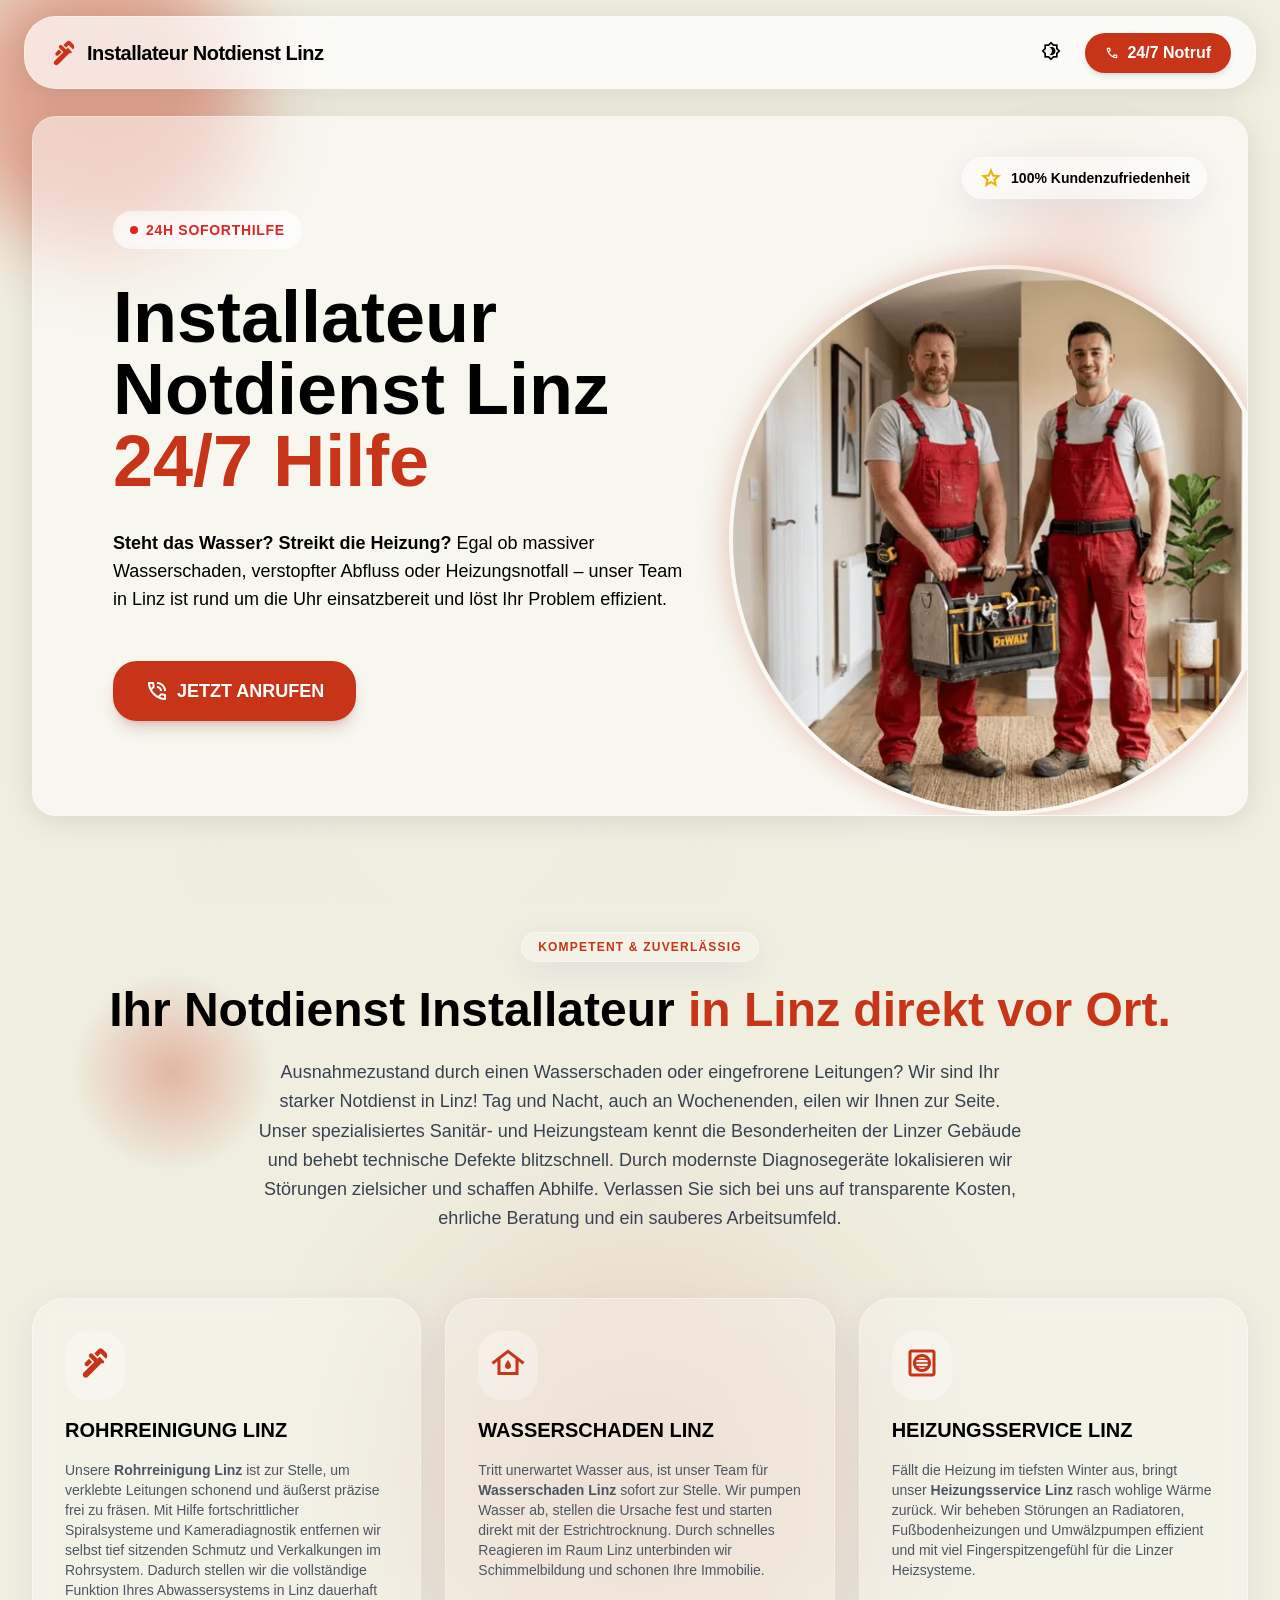
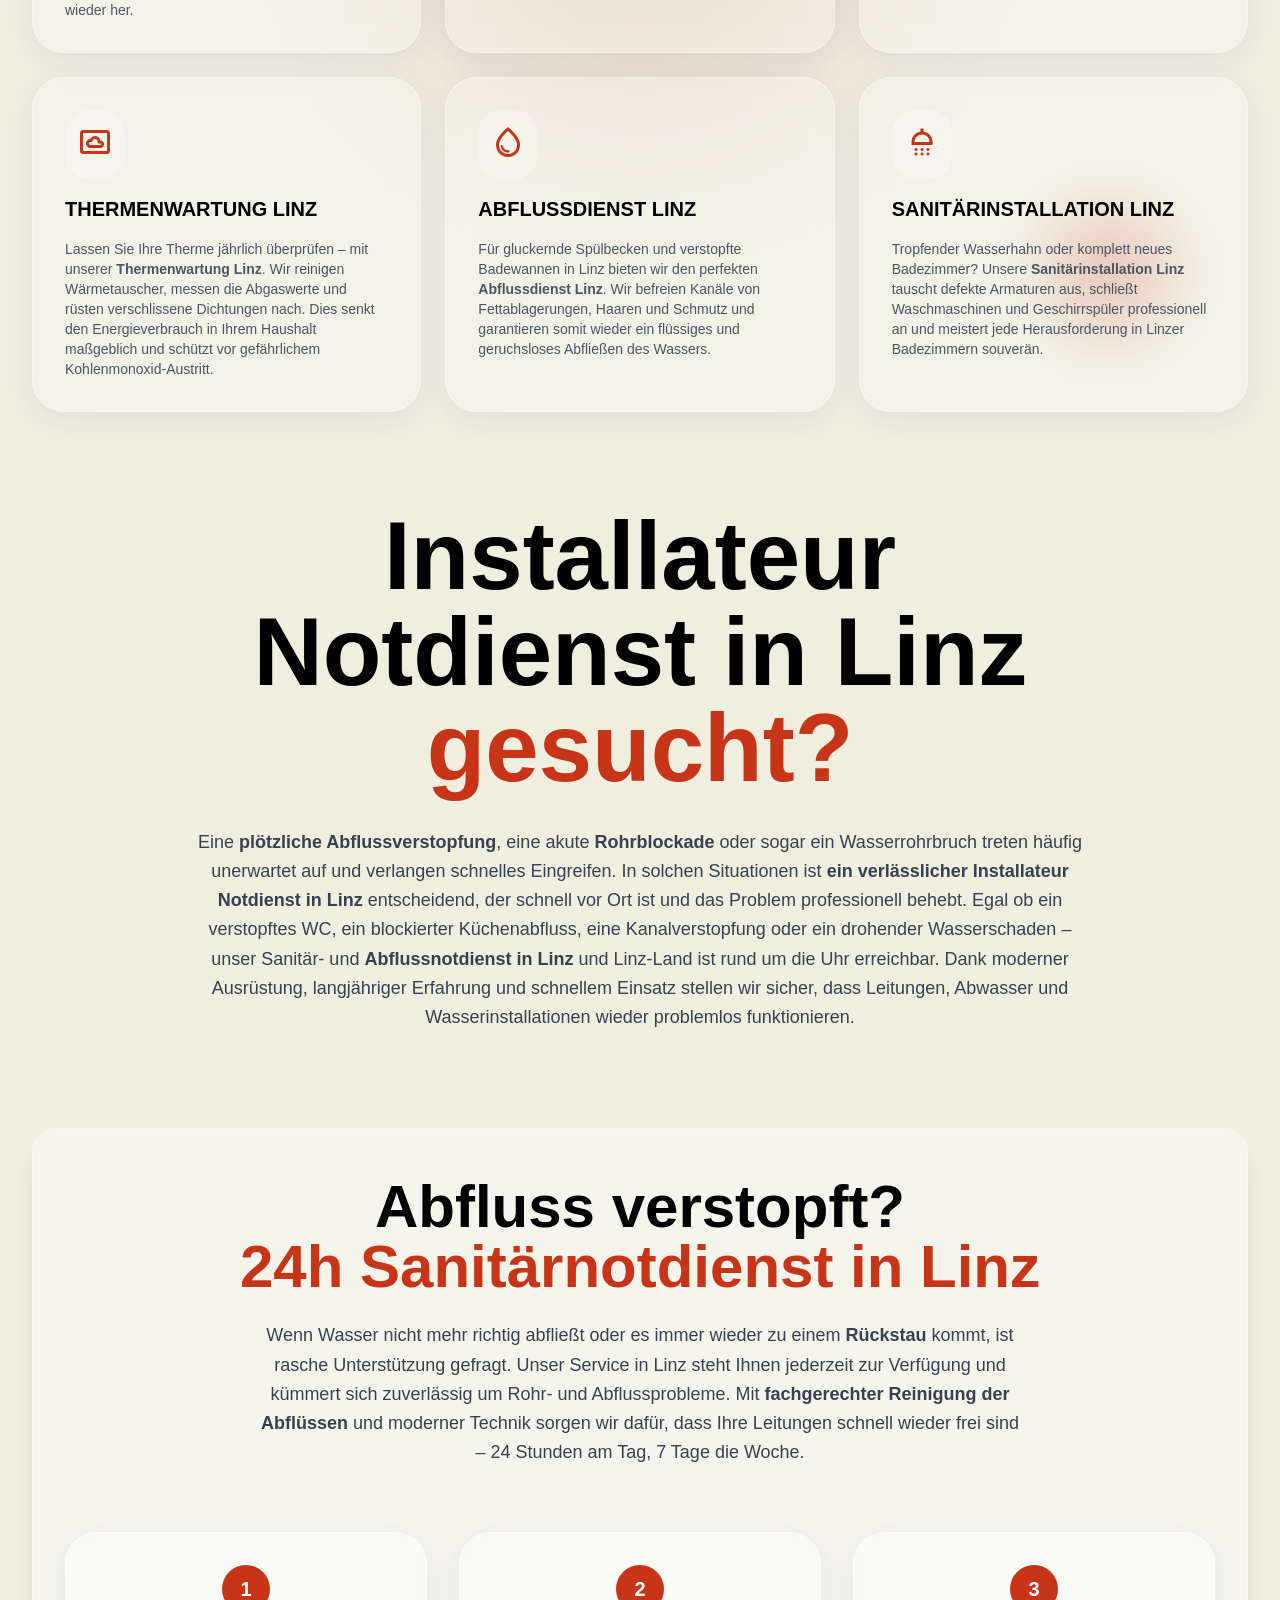
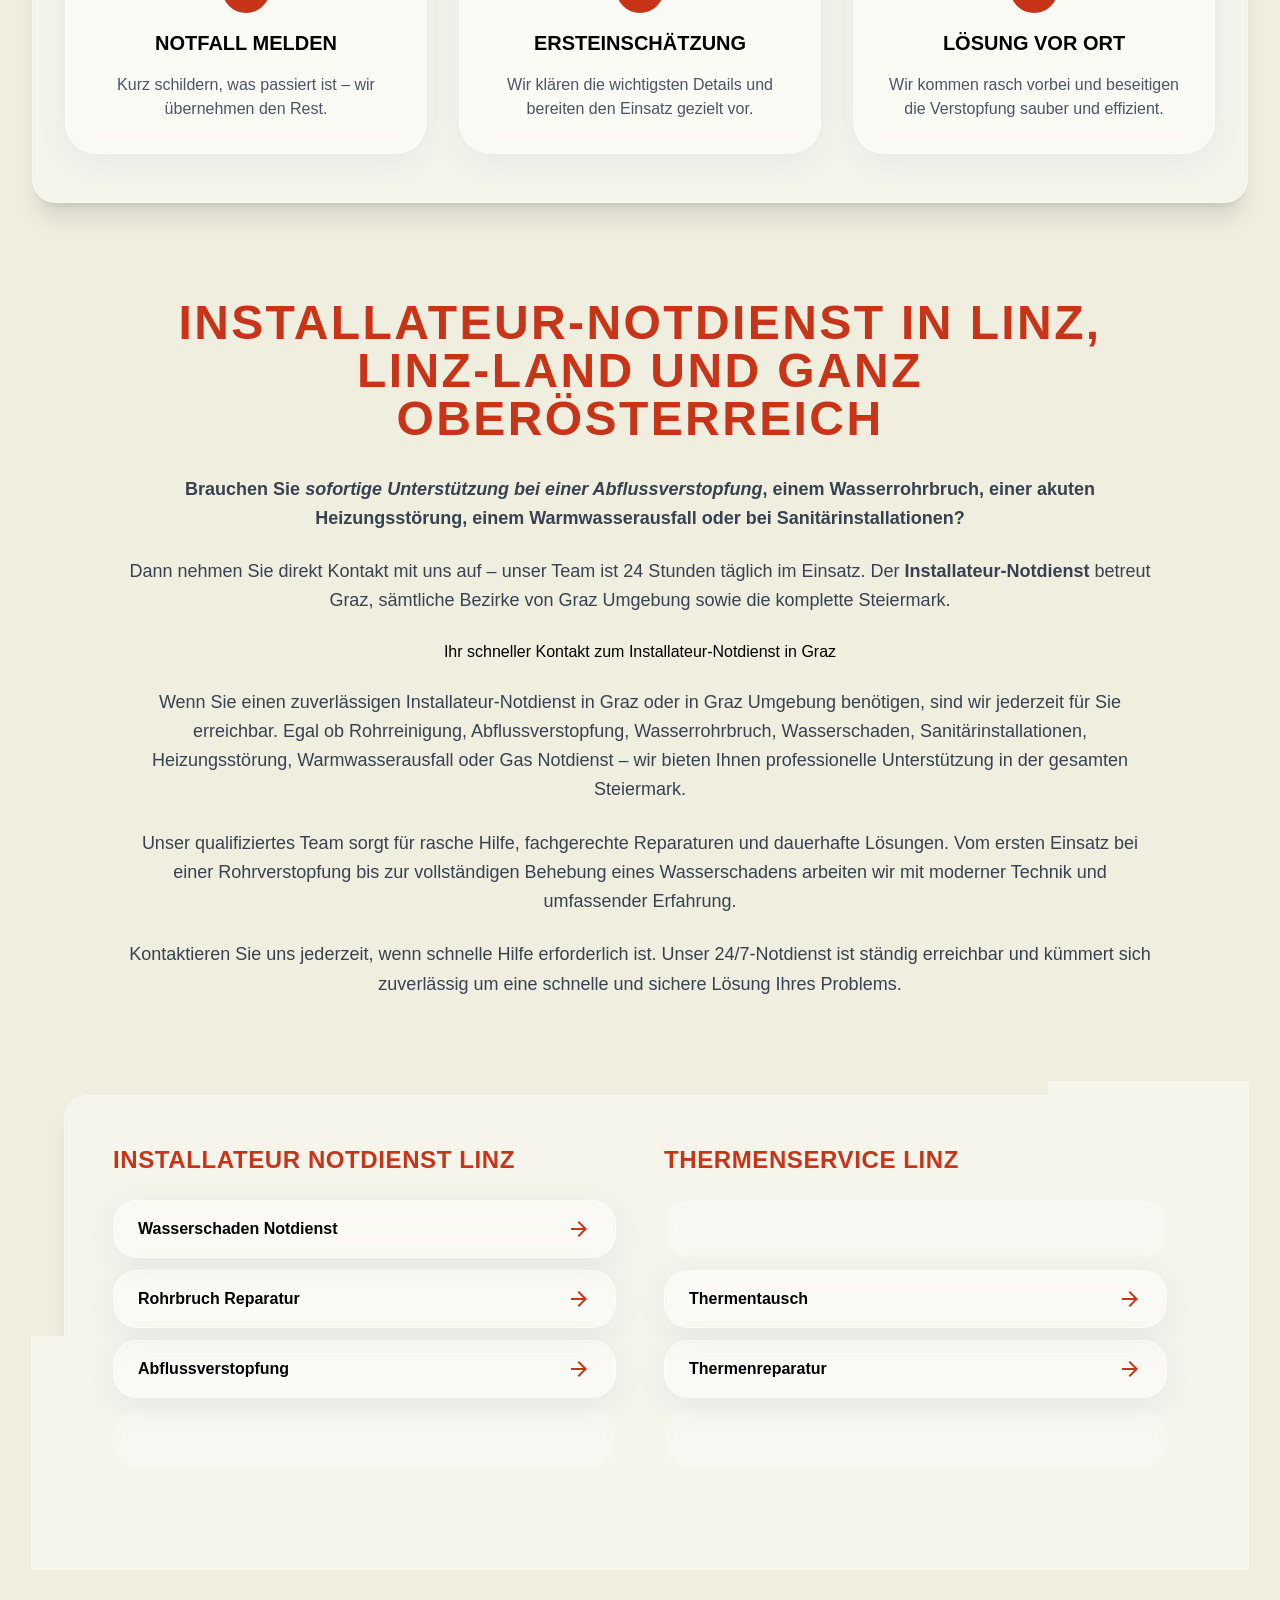
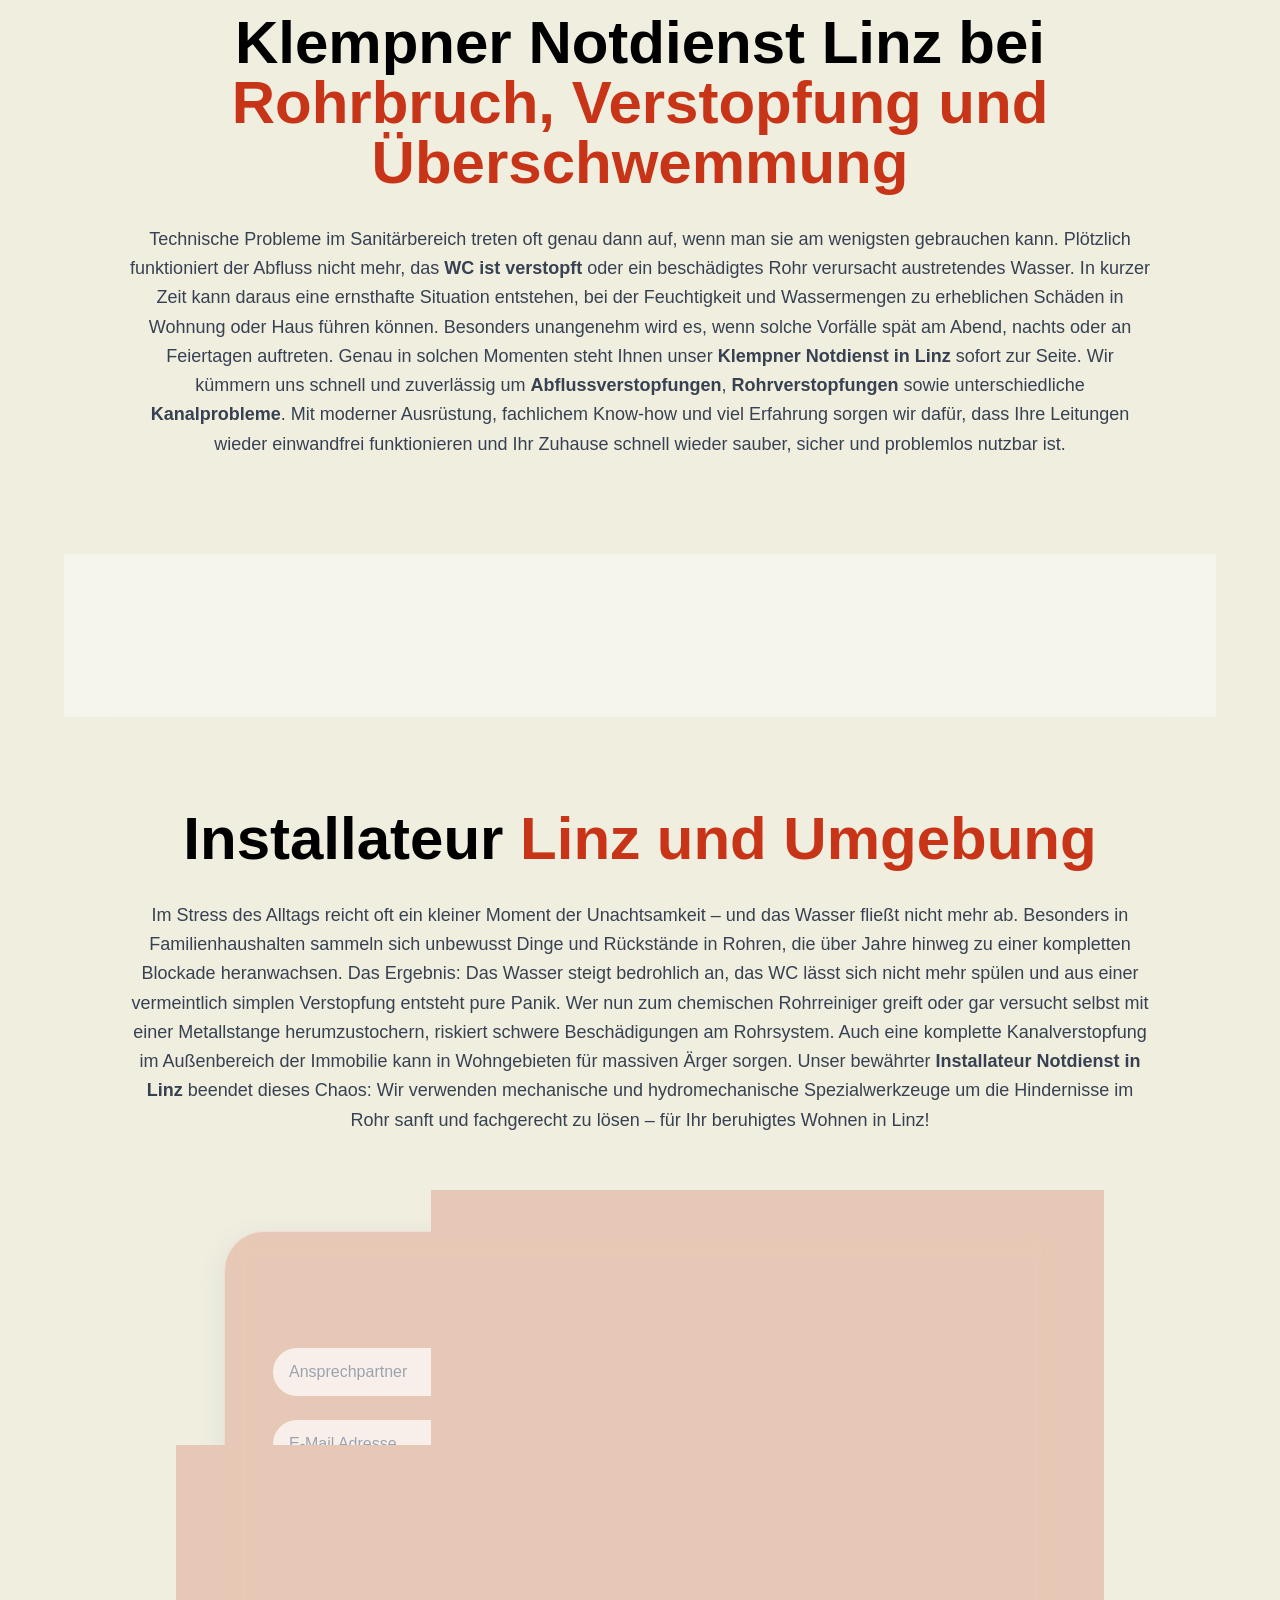
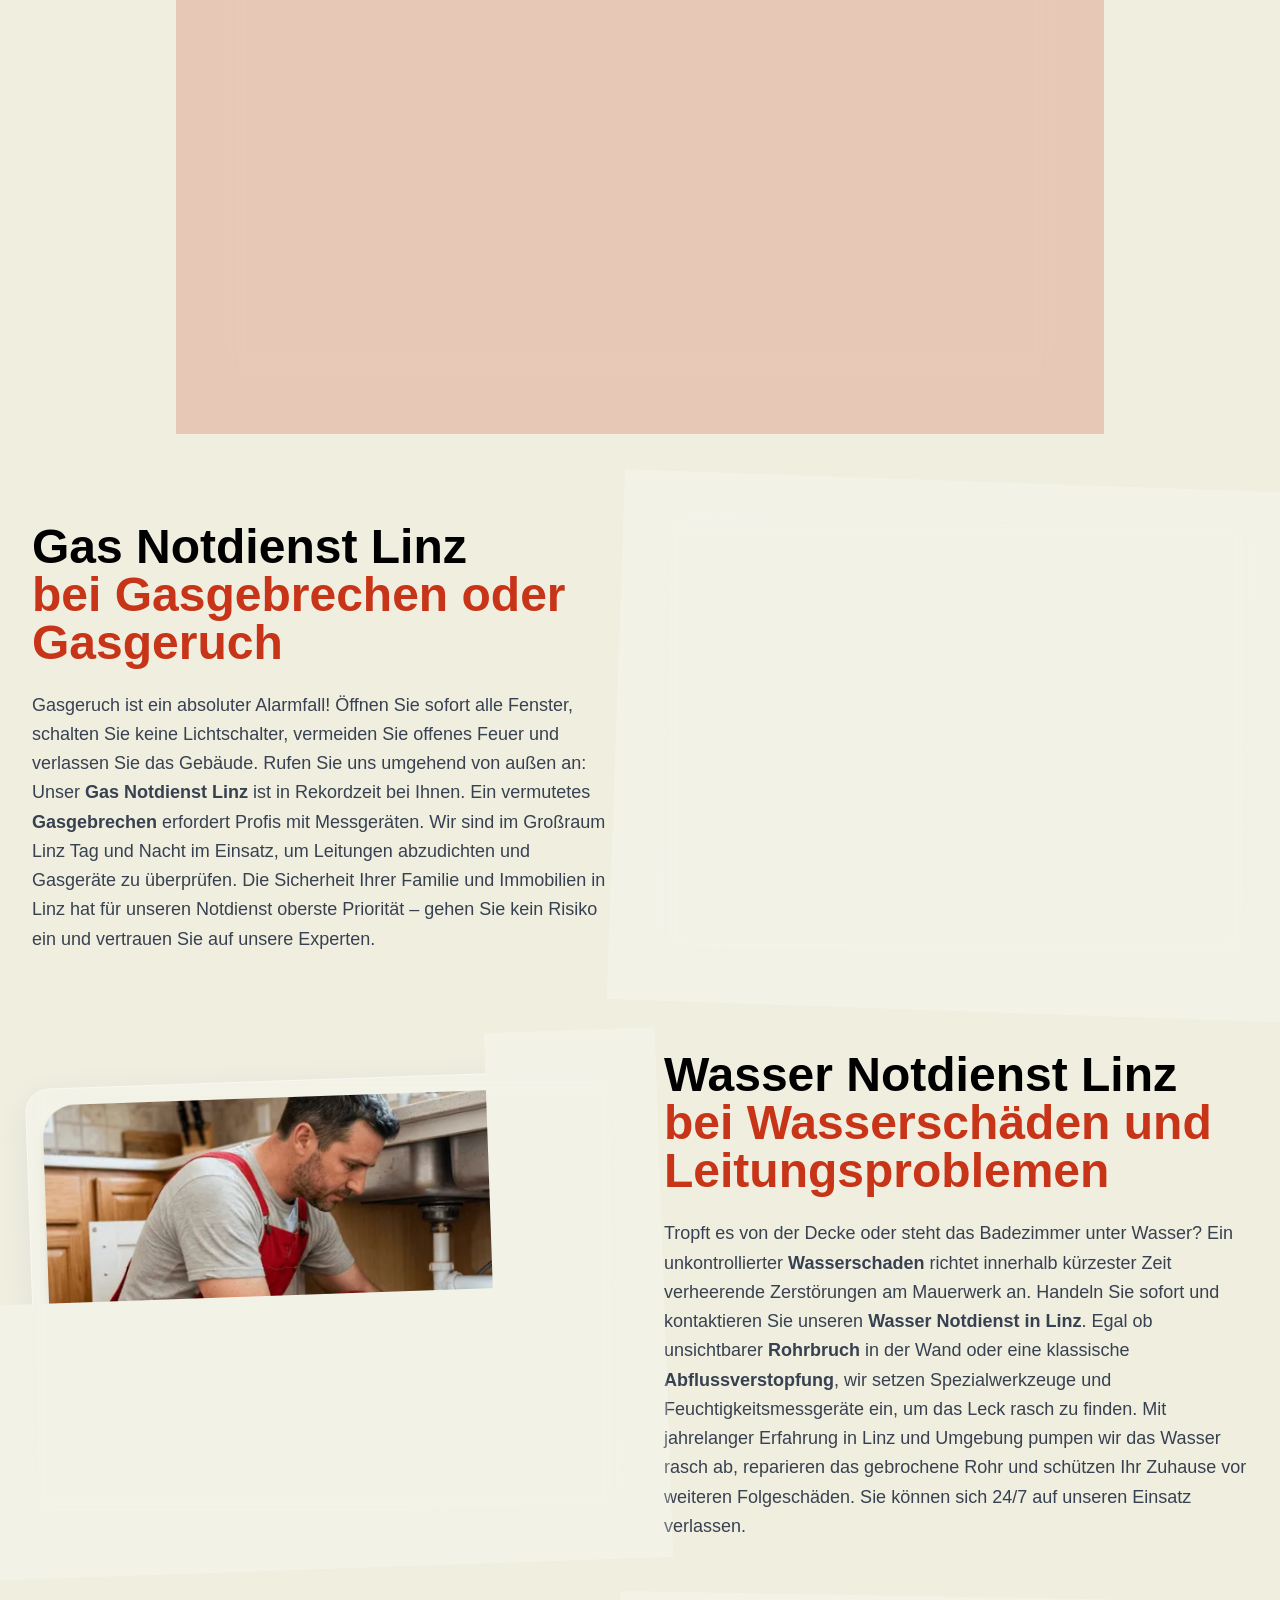
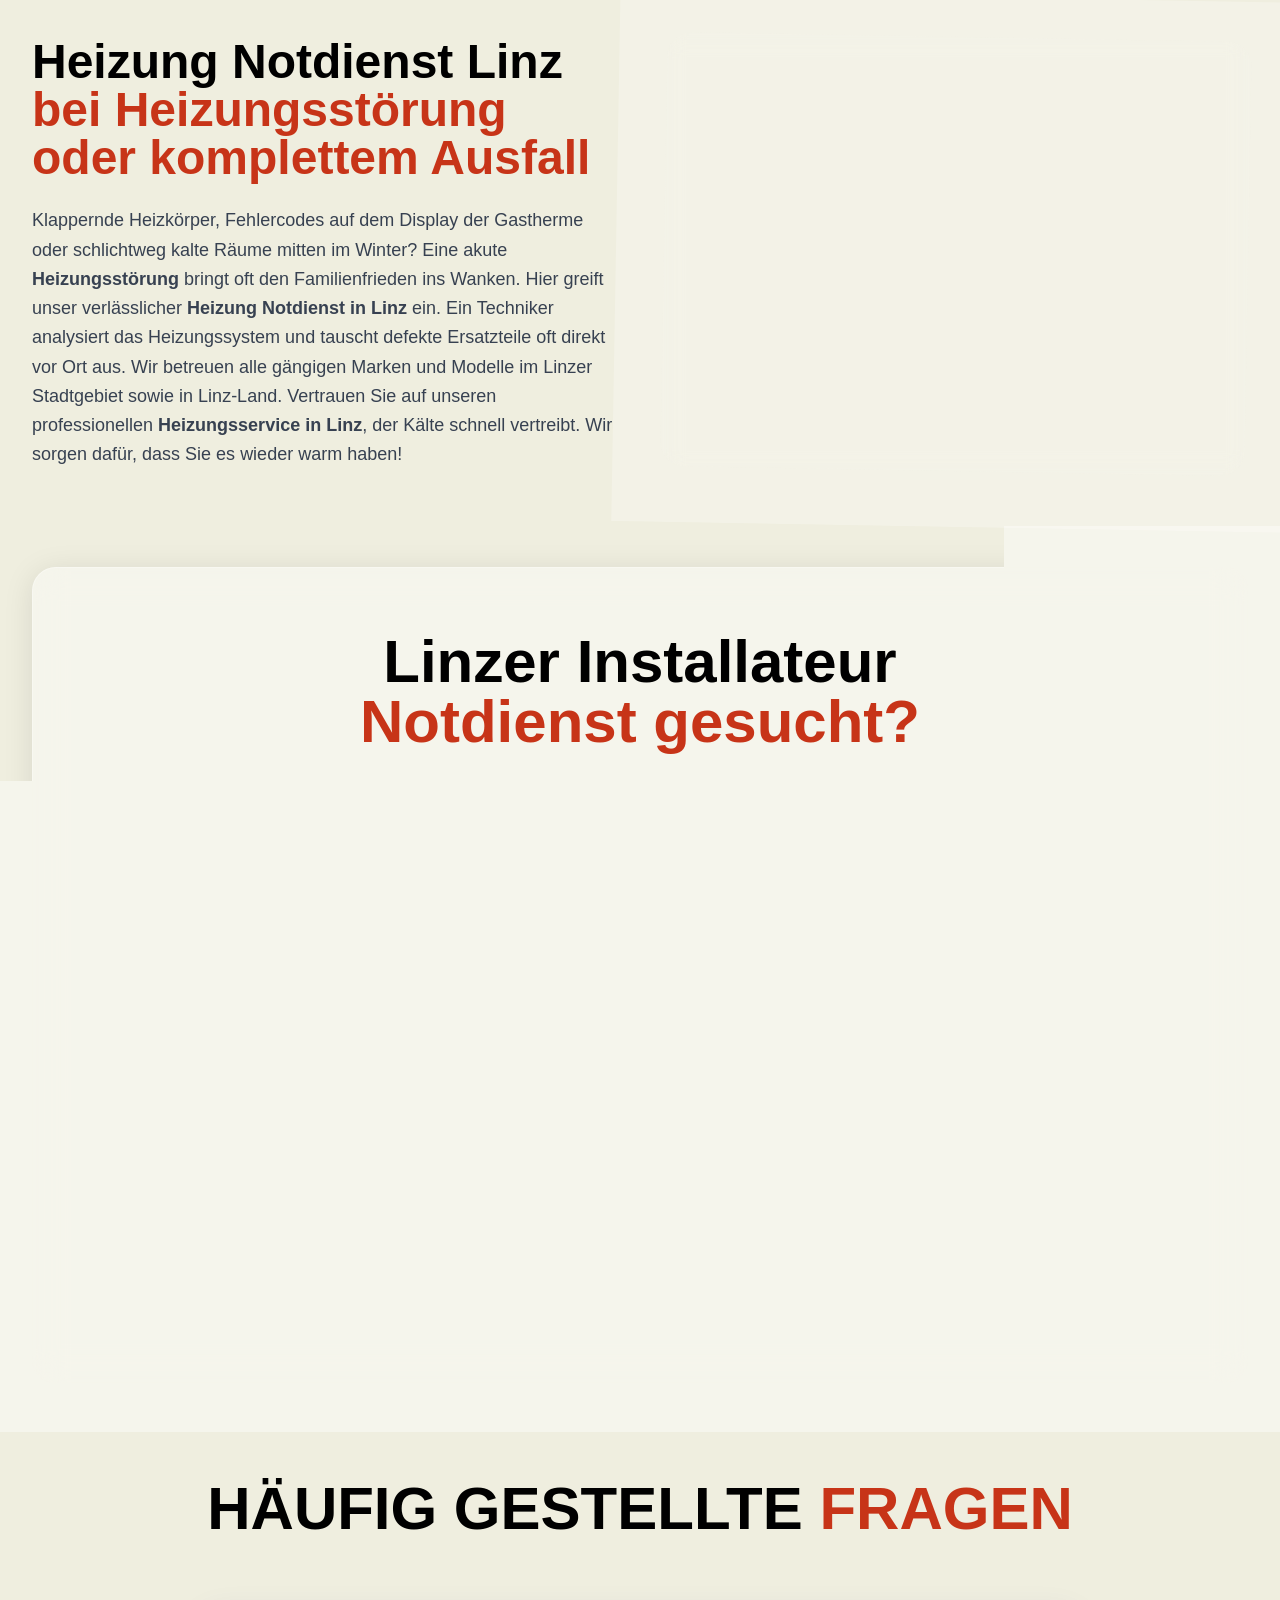
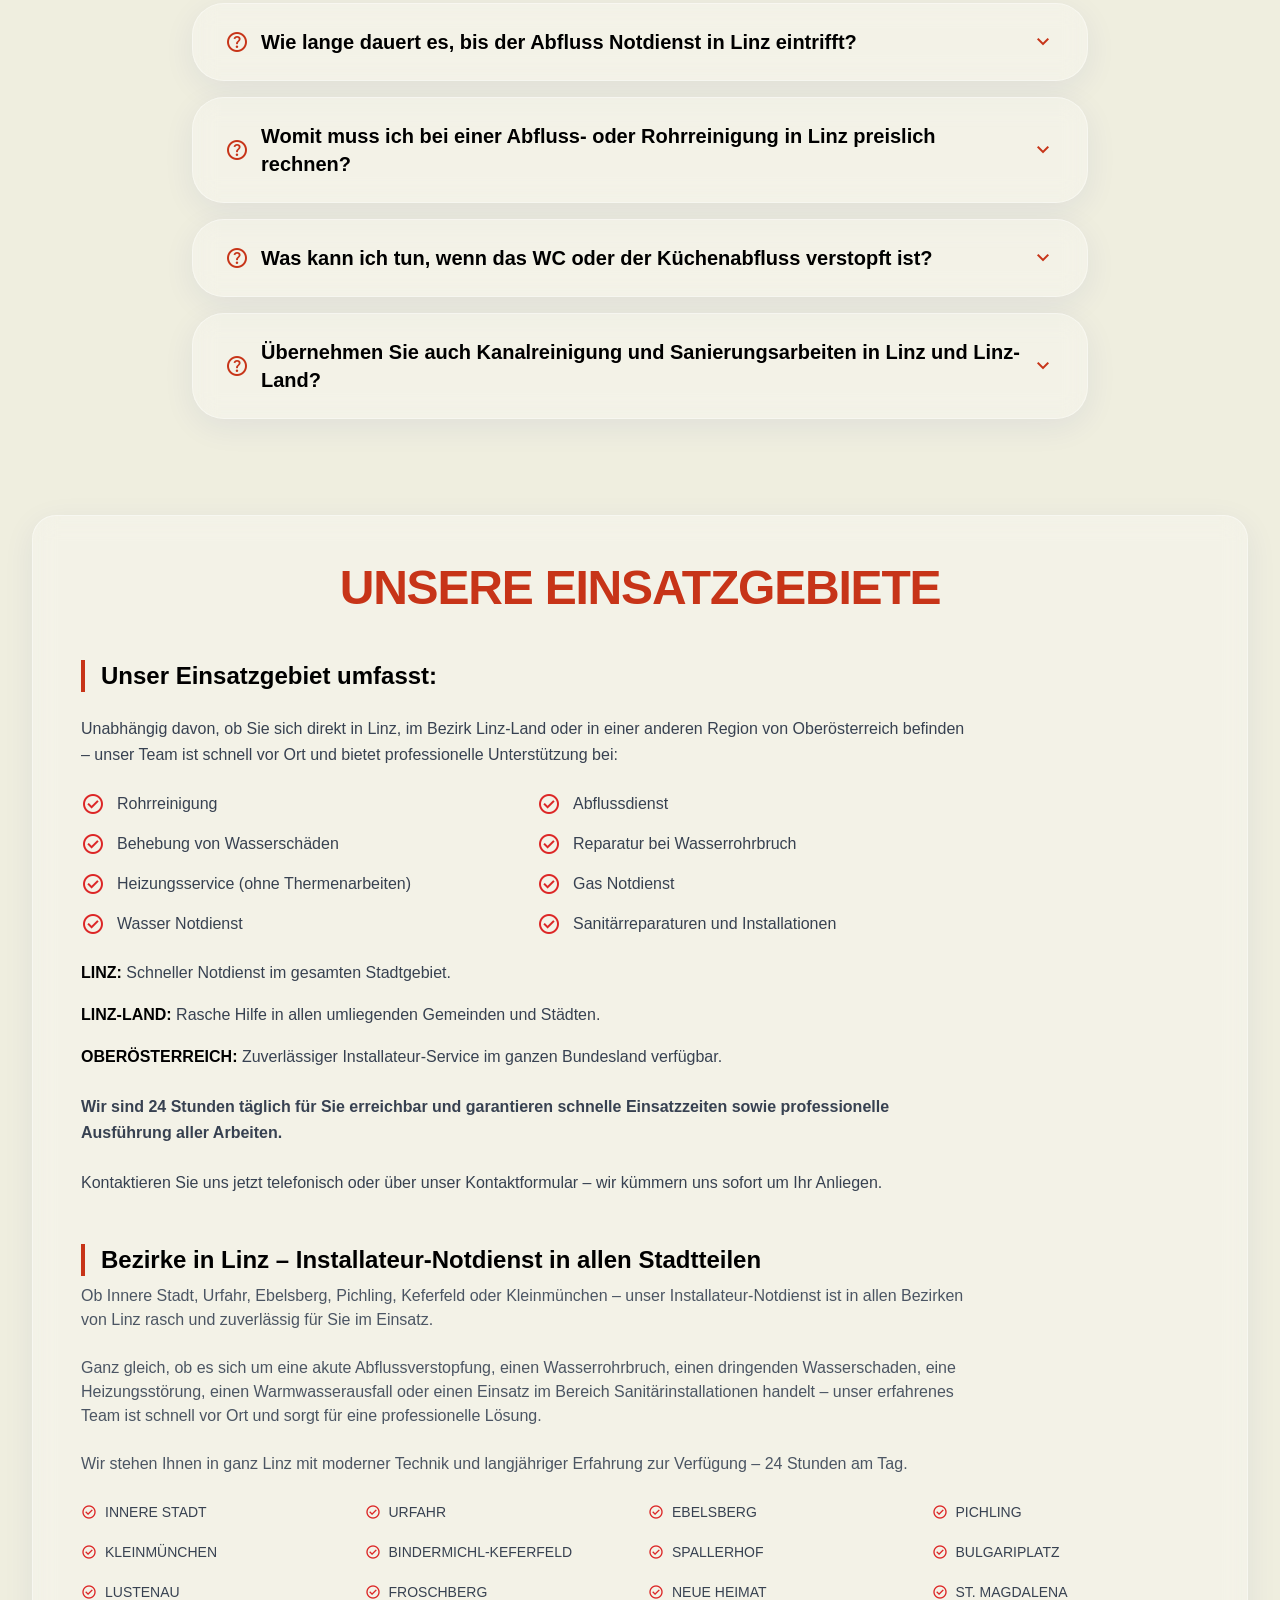
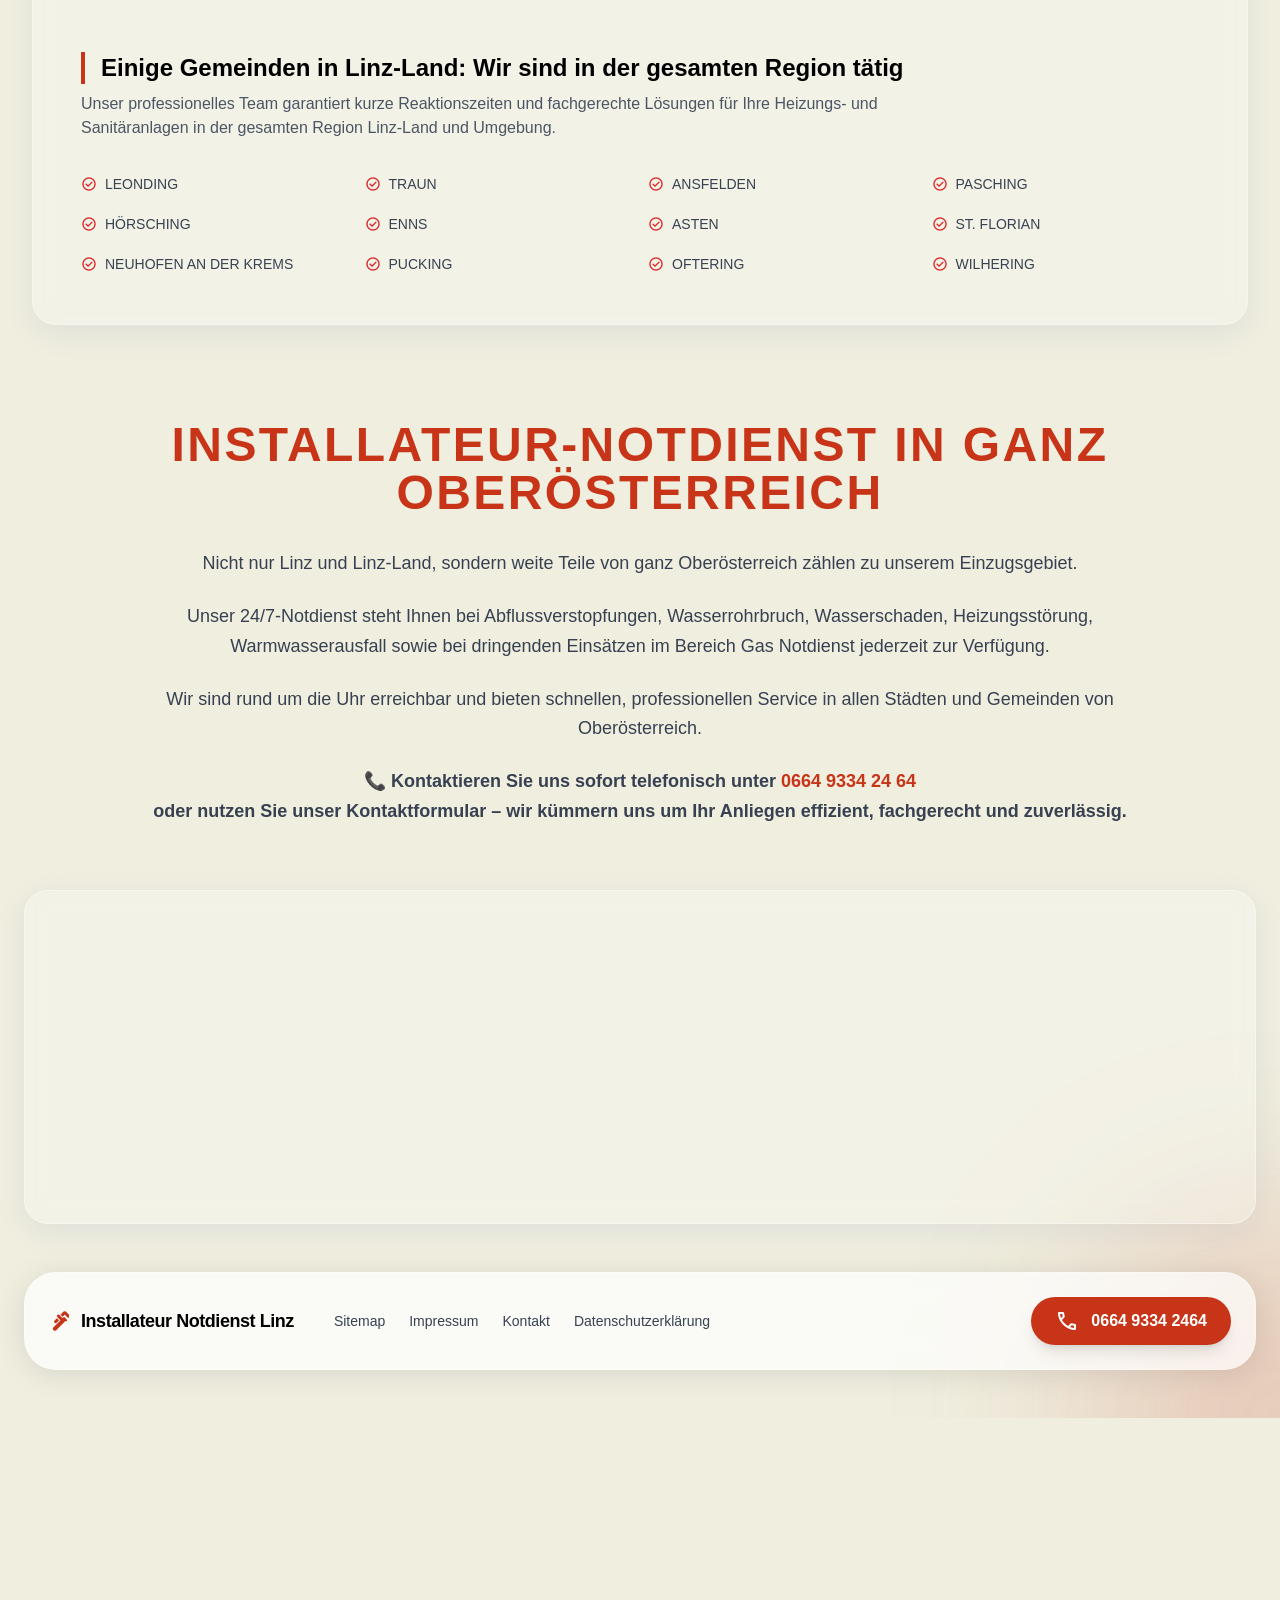
==== commit 102eb910: "Update" ====
--- a/index.html
+++ b/index.html
@@ -587,7 +587,7 @@
                         <img
                             src="assets/gas_notdienst_service_new.png"
                             alt="Gas Notdienst Service"
-                            class="rounded-2xl w-full h-[400px] object-cover shadow-lg"
+                            class="rounded-2xl w-full h-[400px] object-cover shadow-lg "
                             width="400"
                             height="400"
                             loading="lazy"
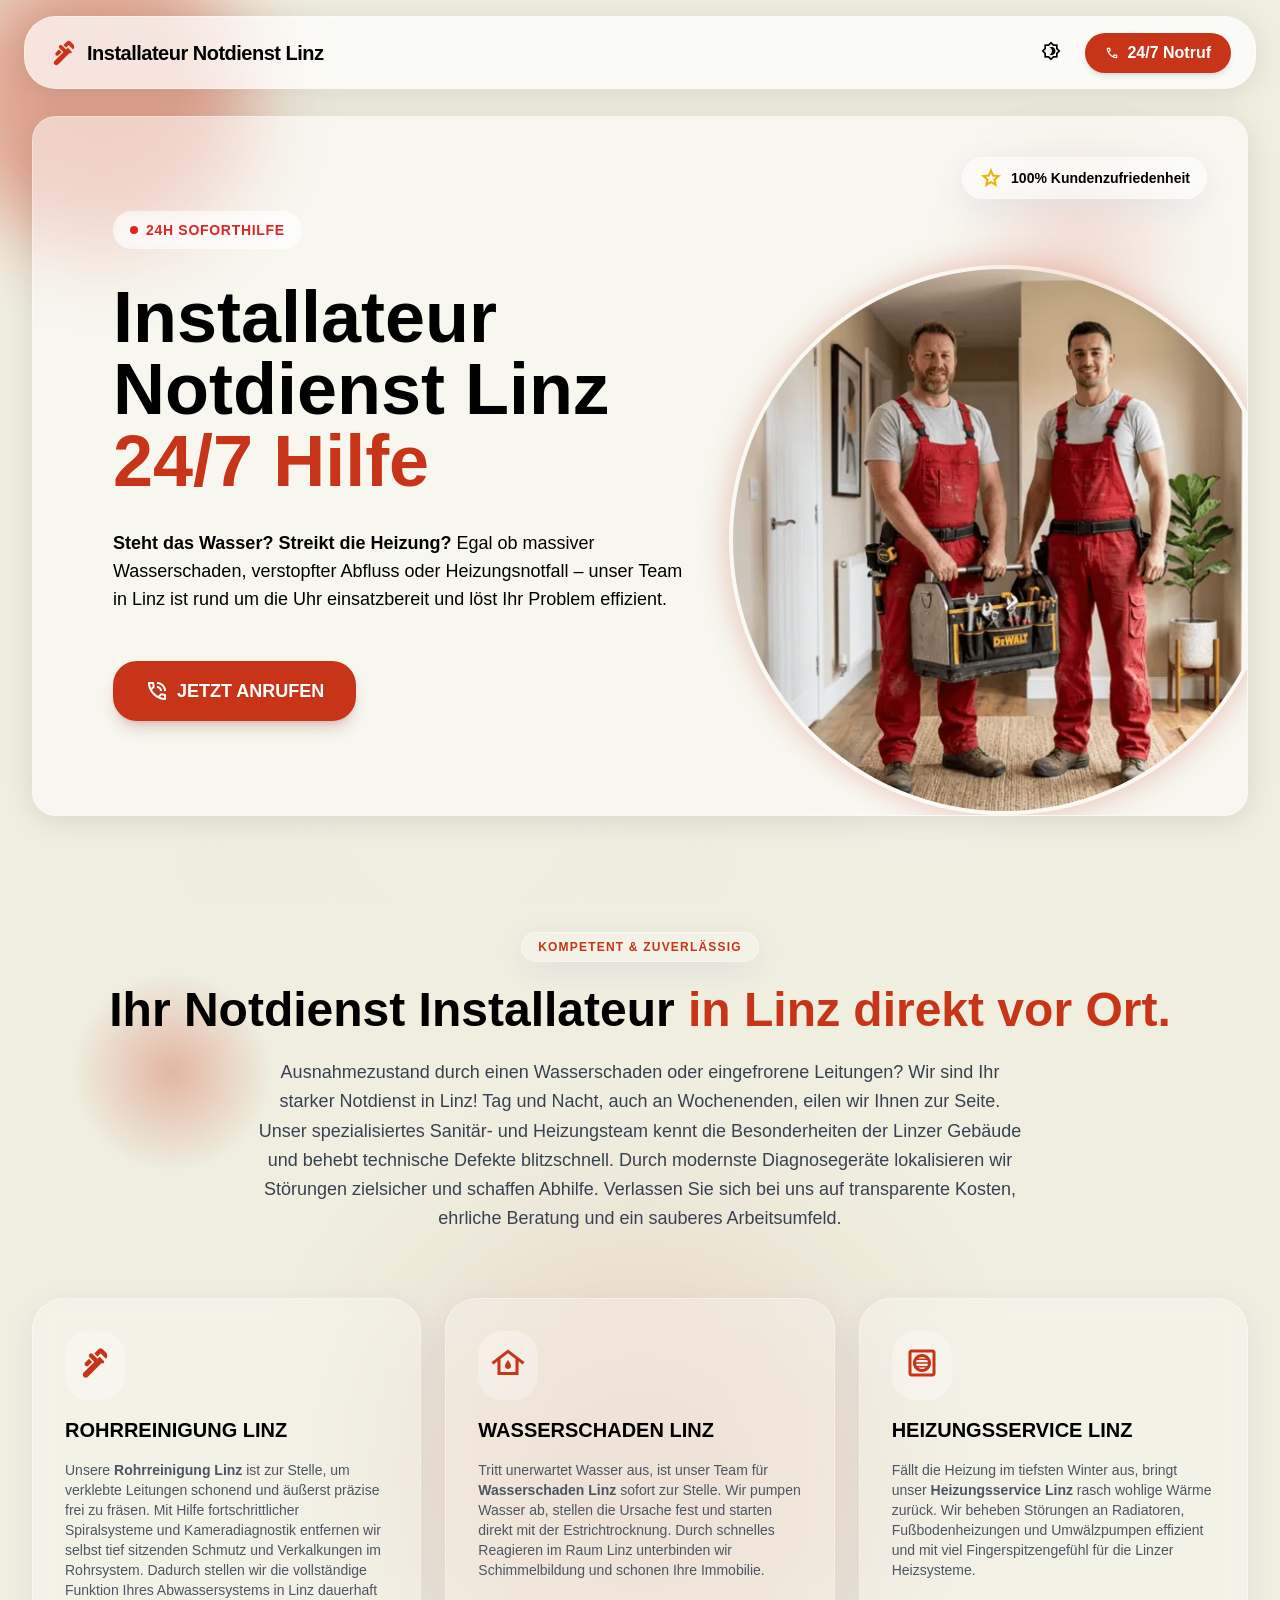
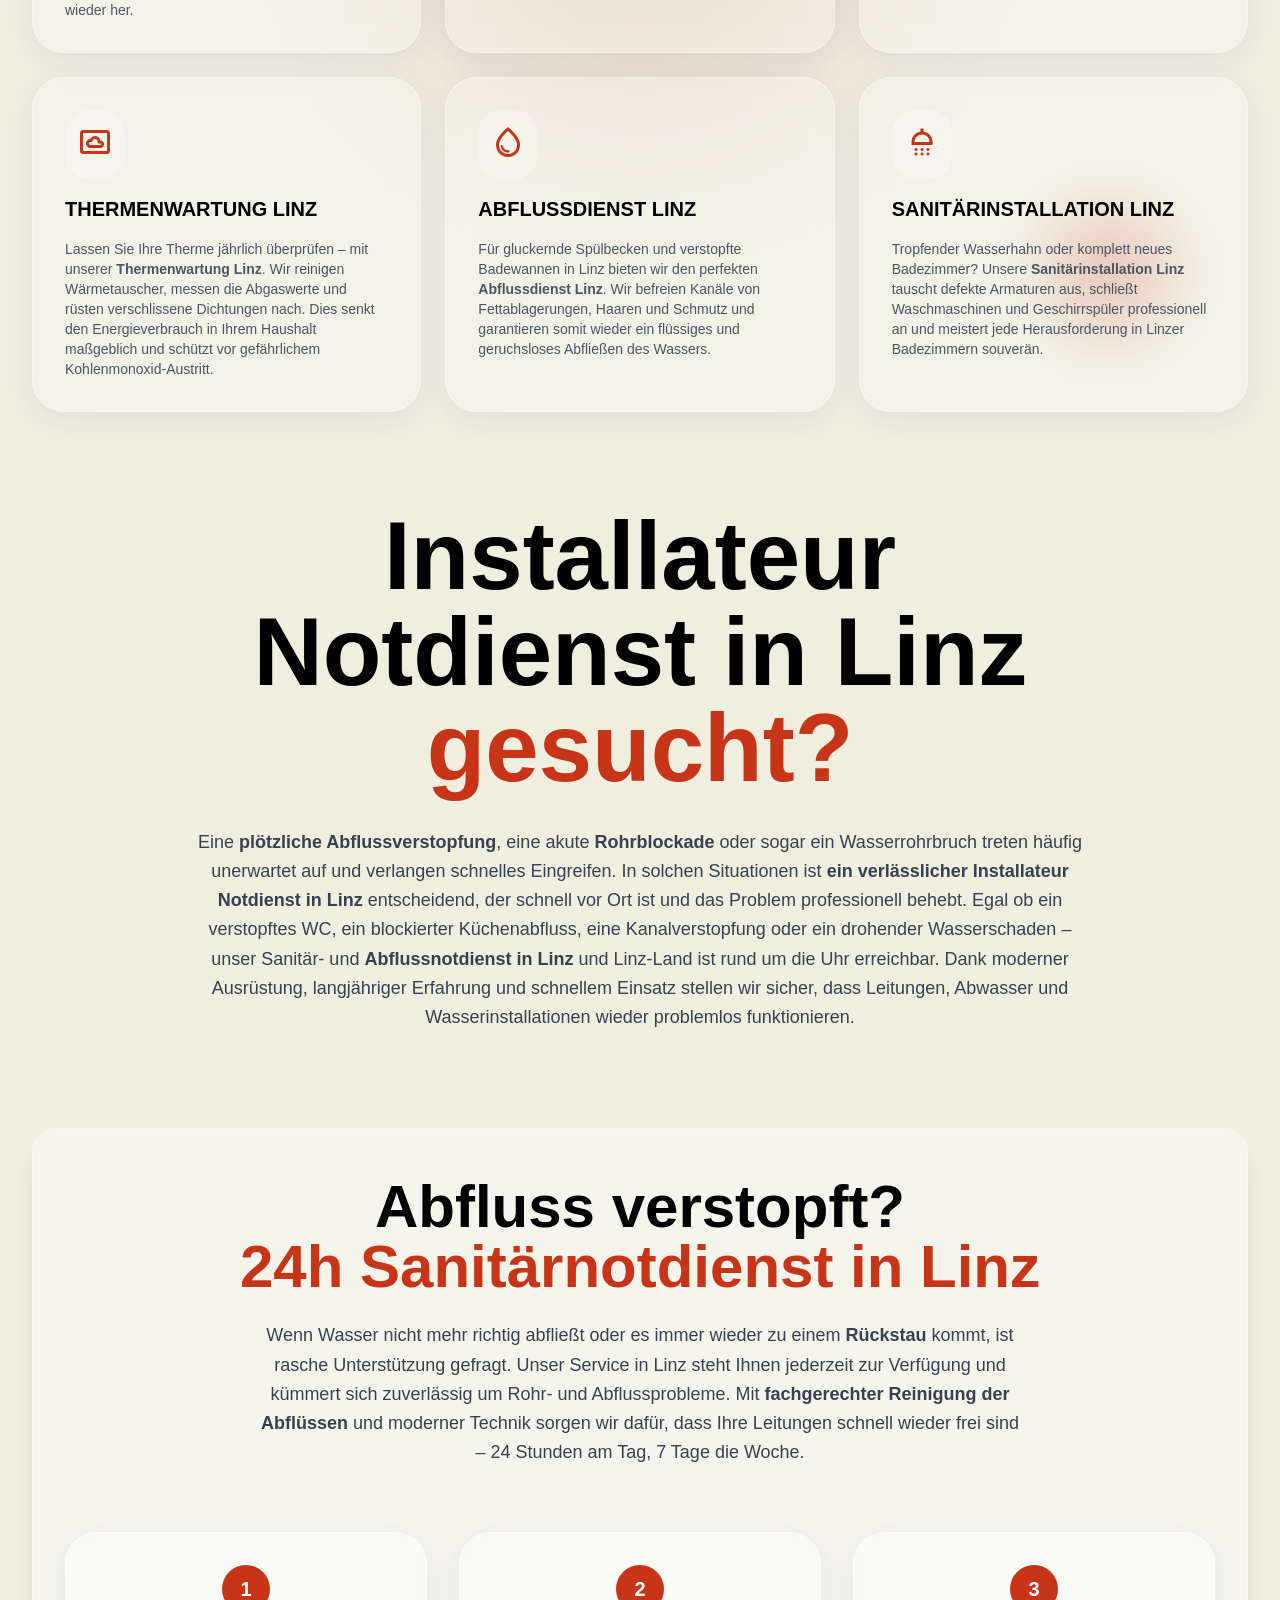
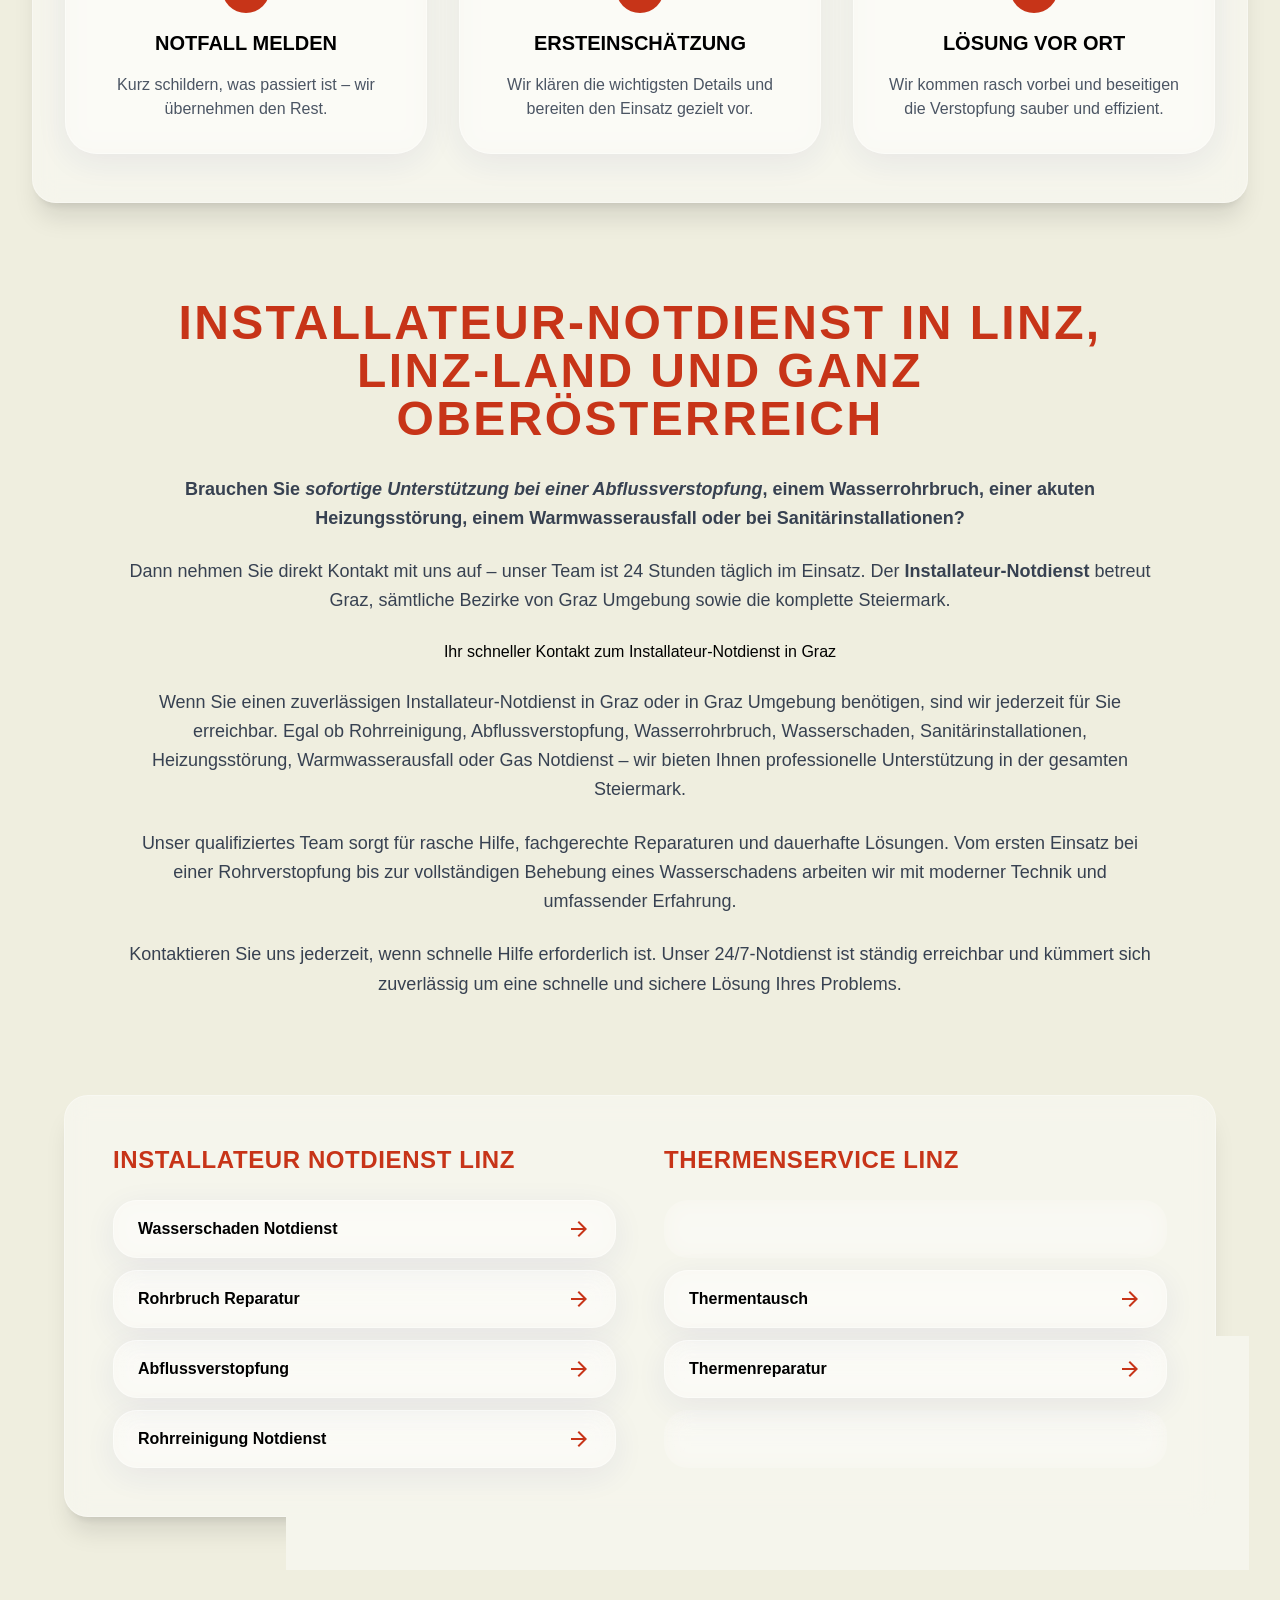
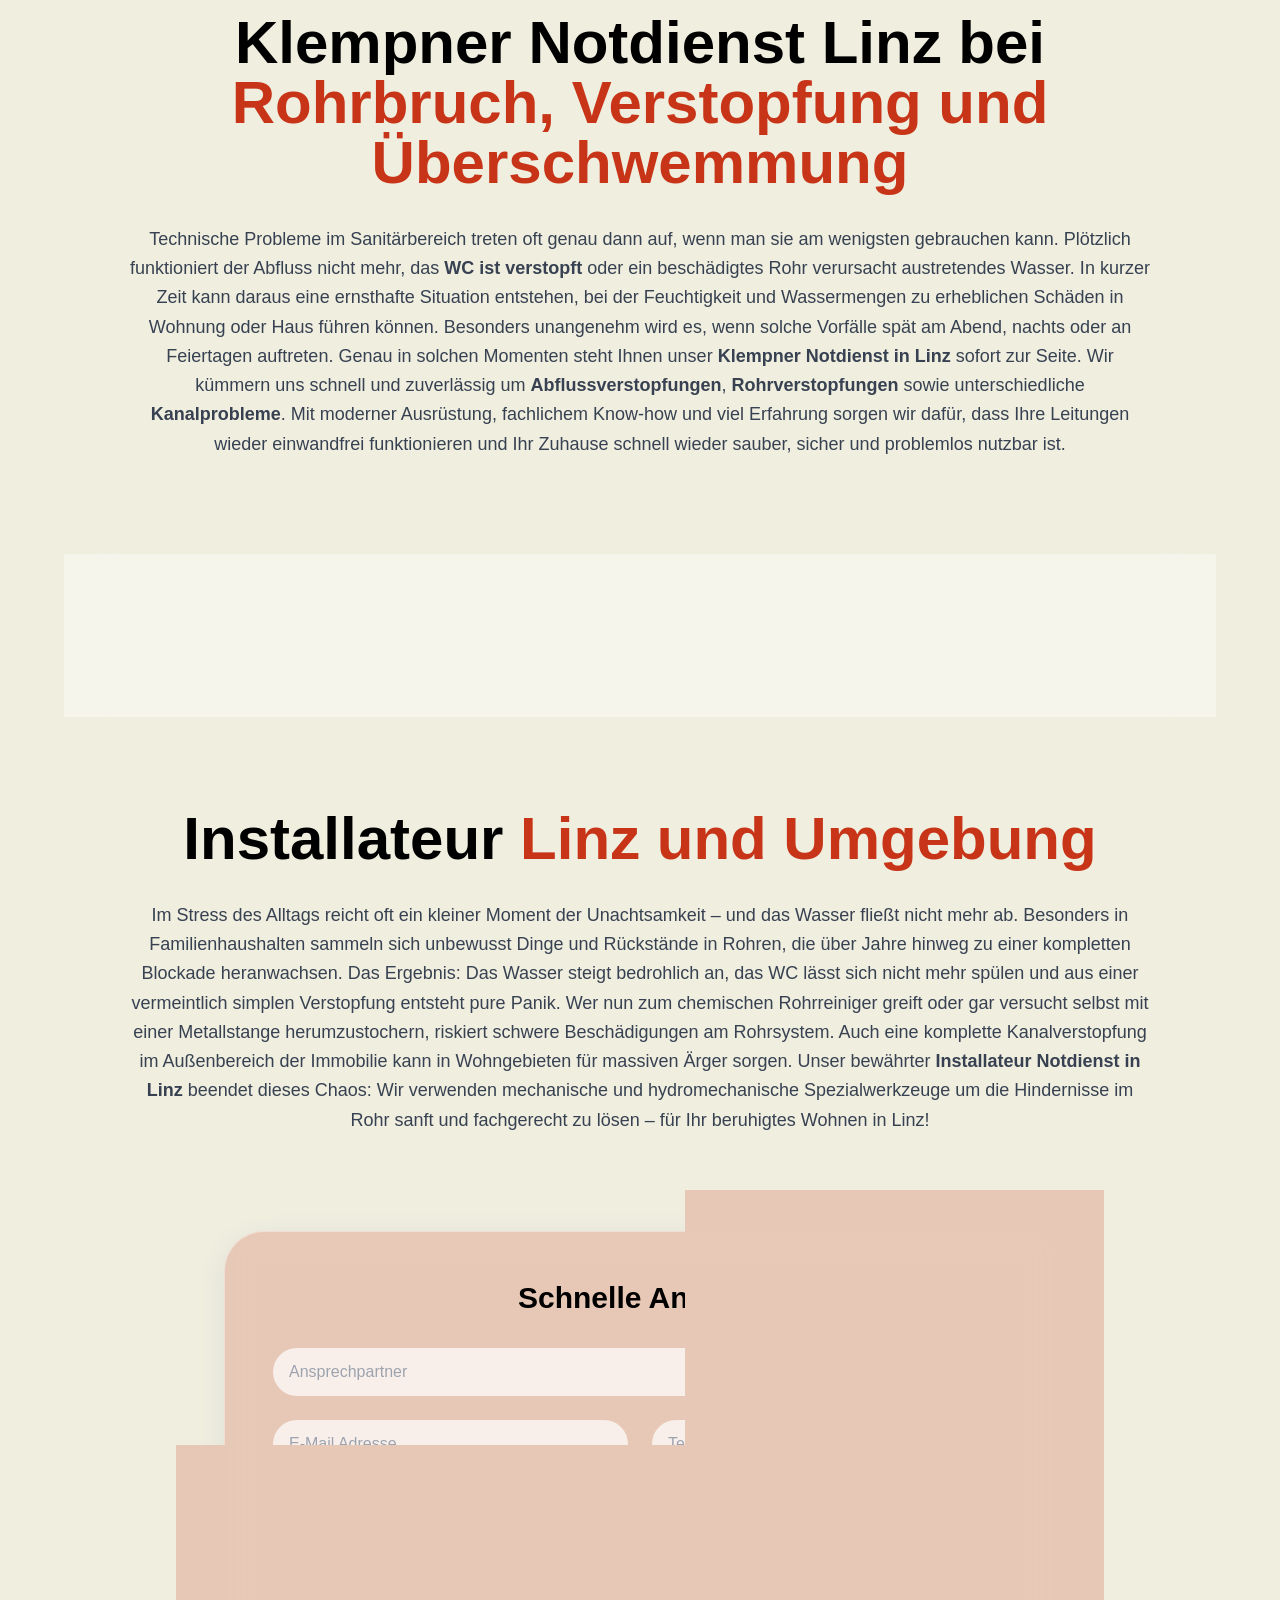
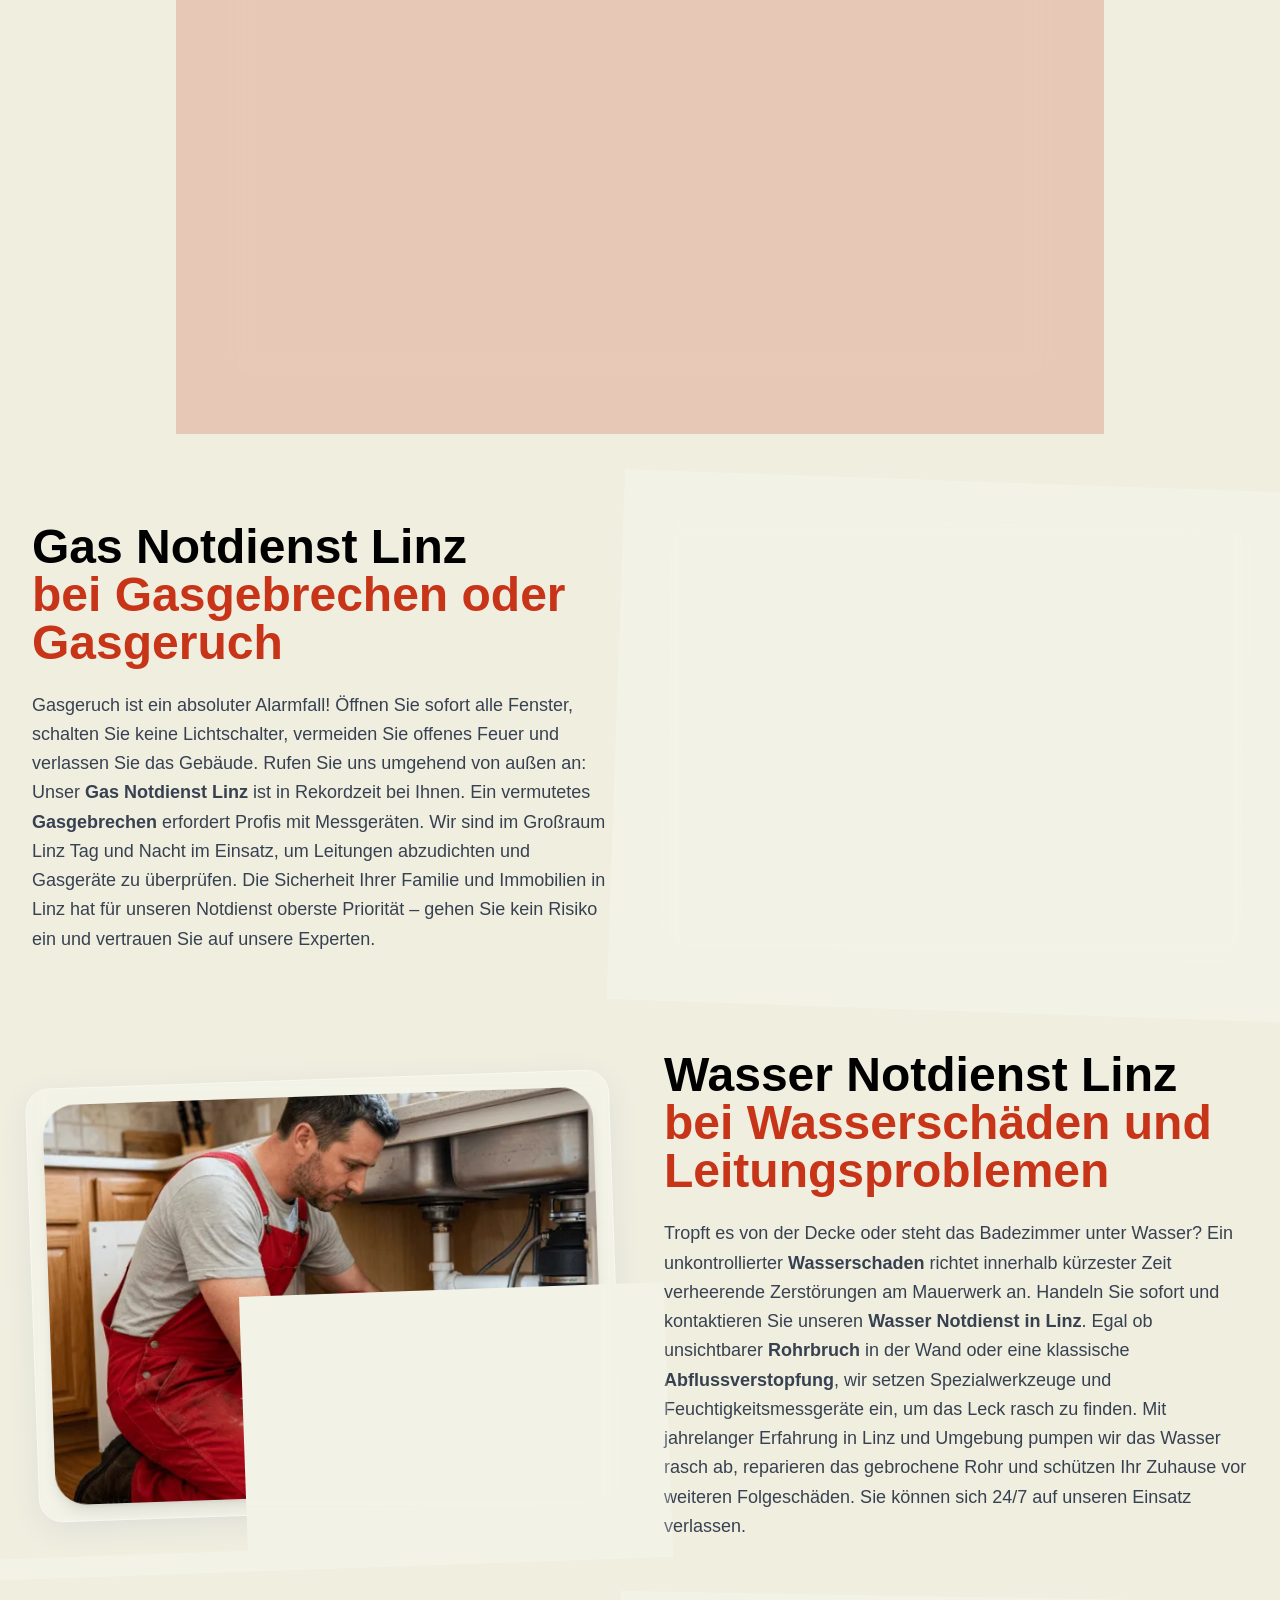
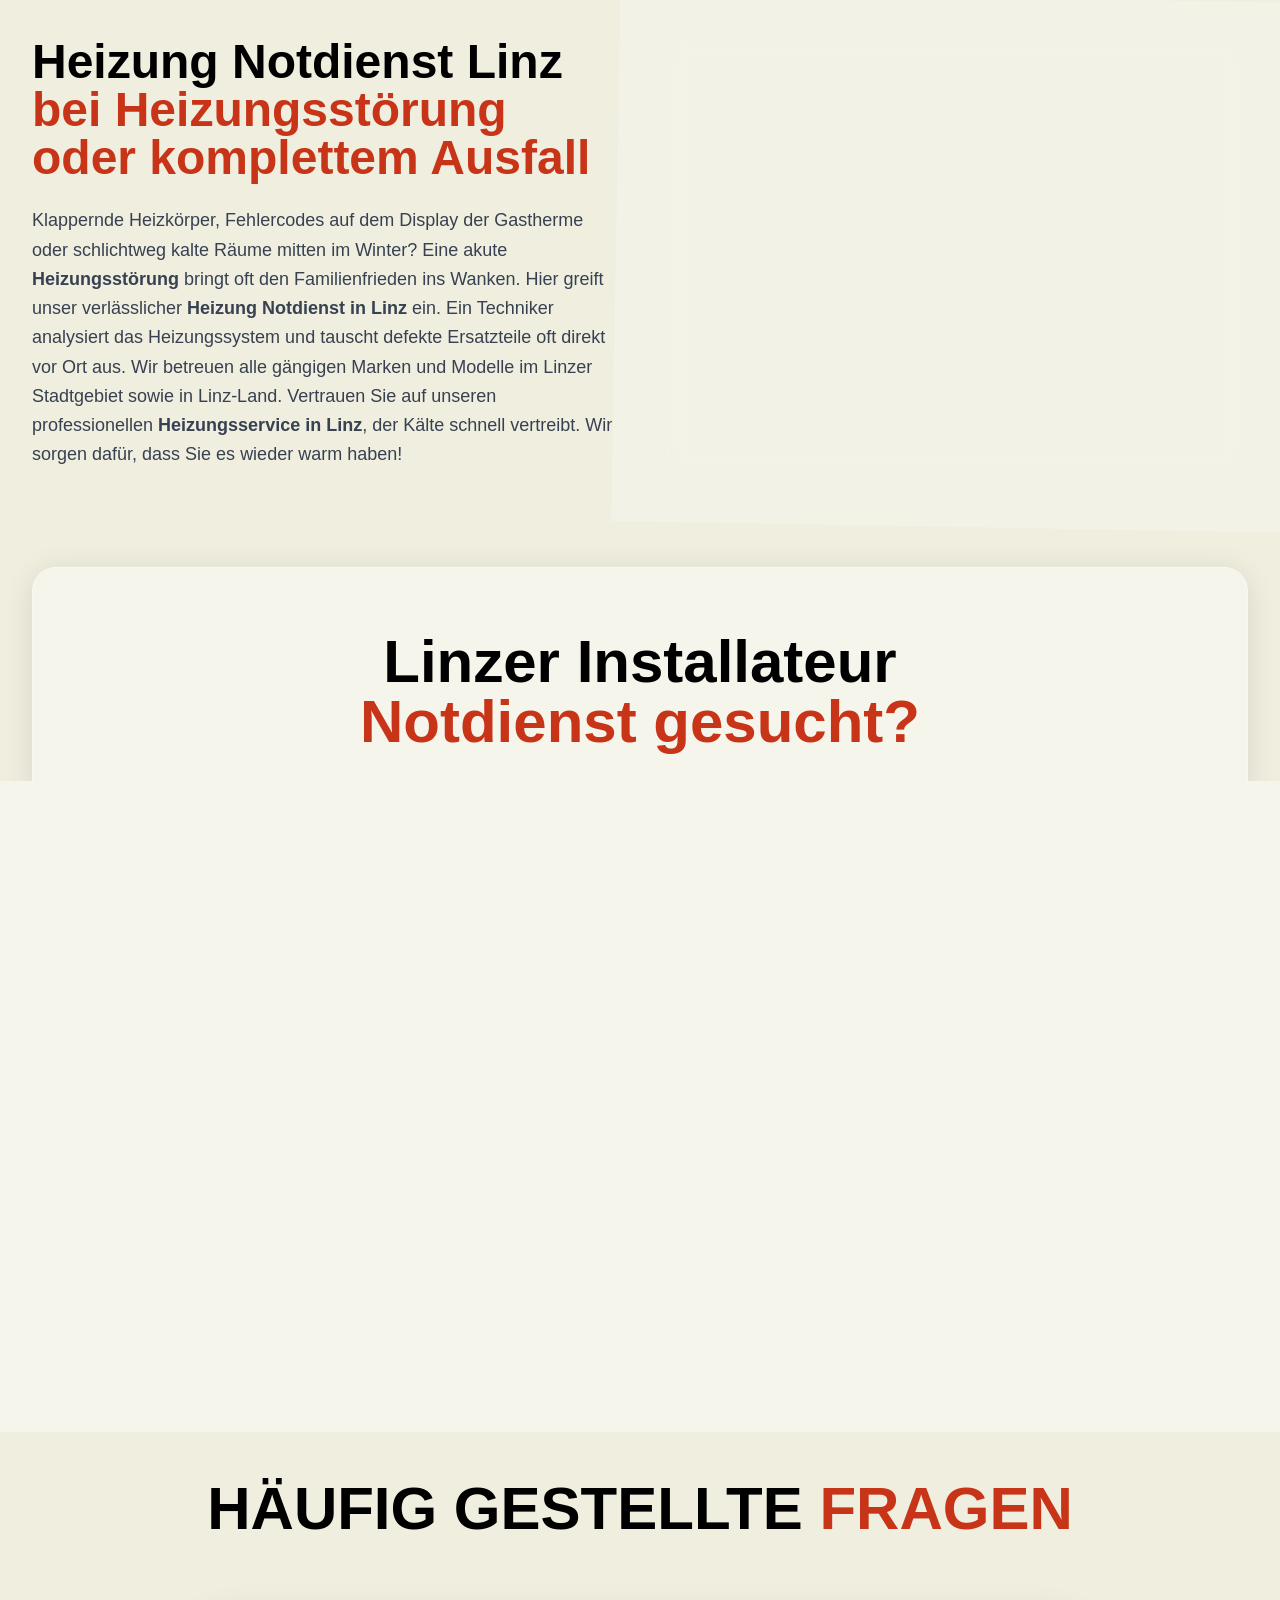
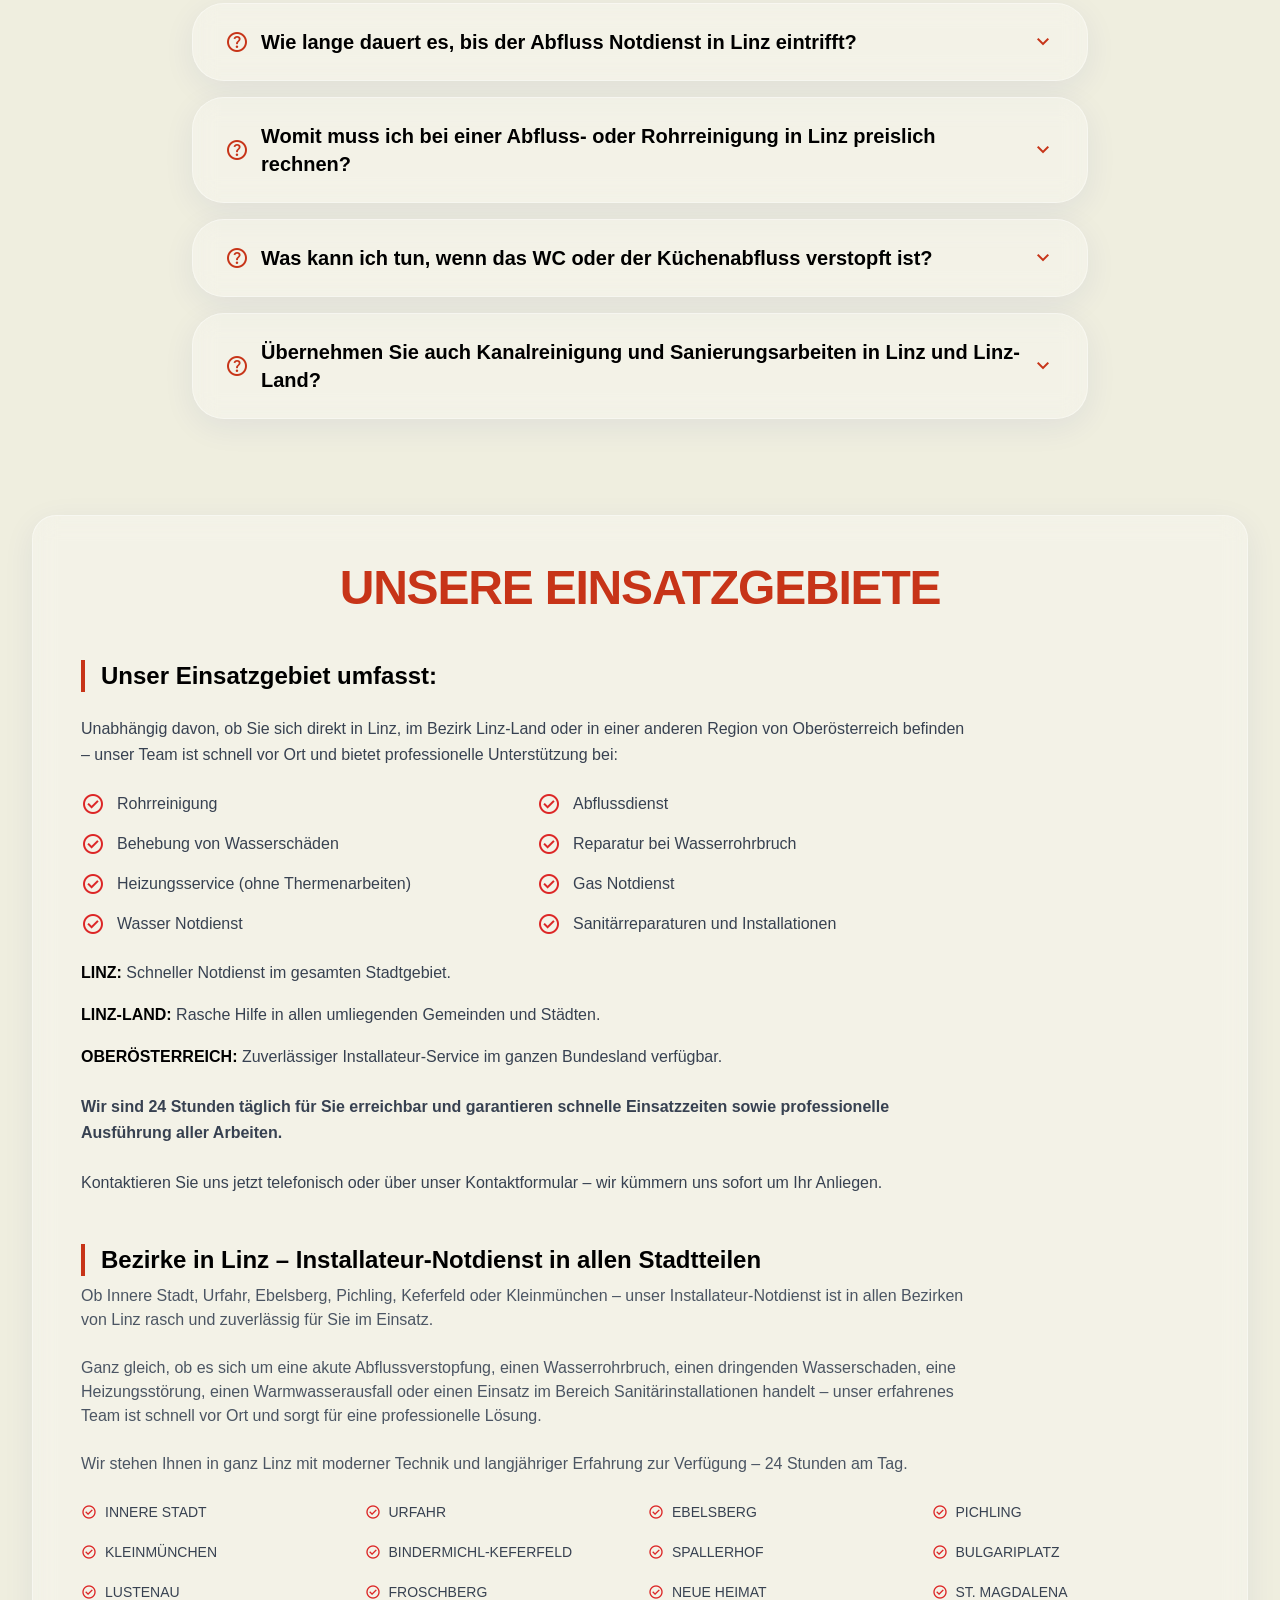
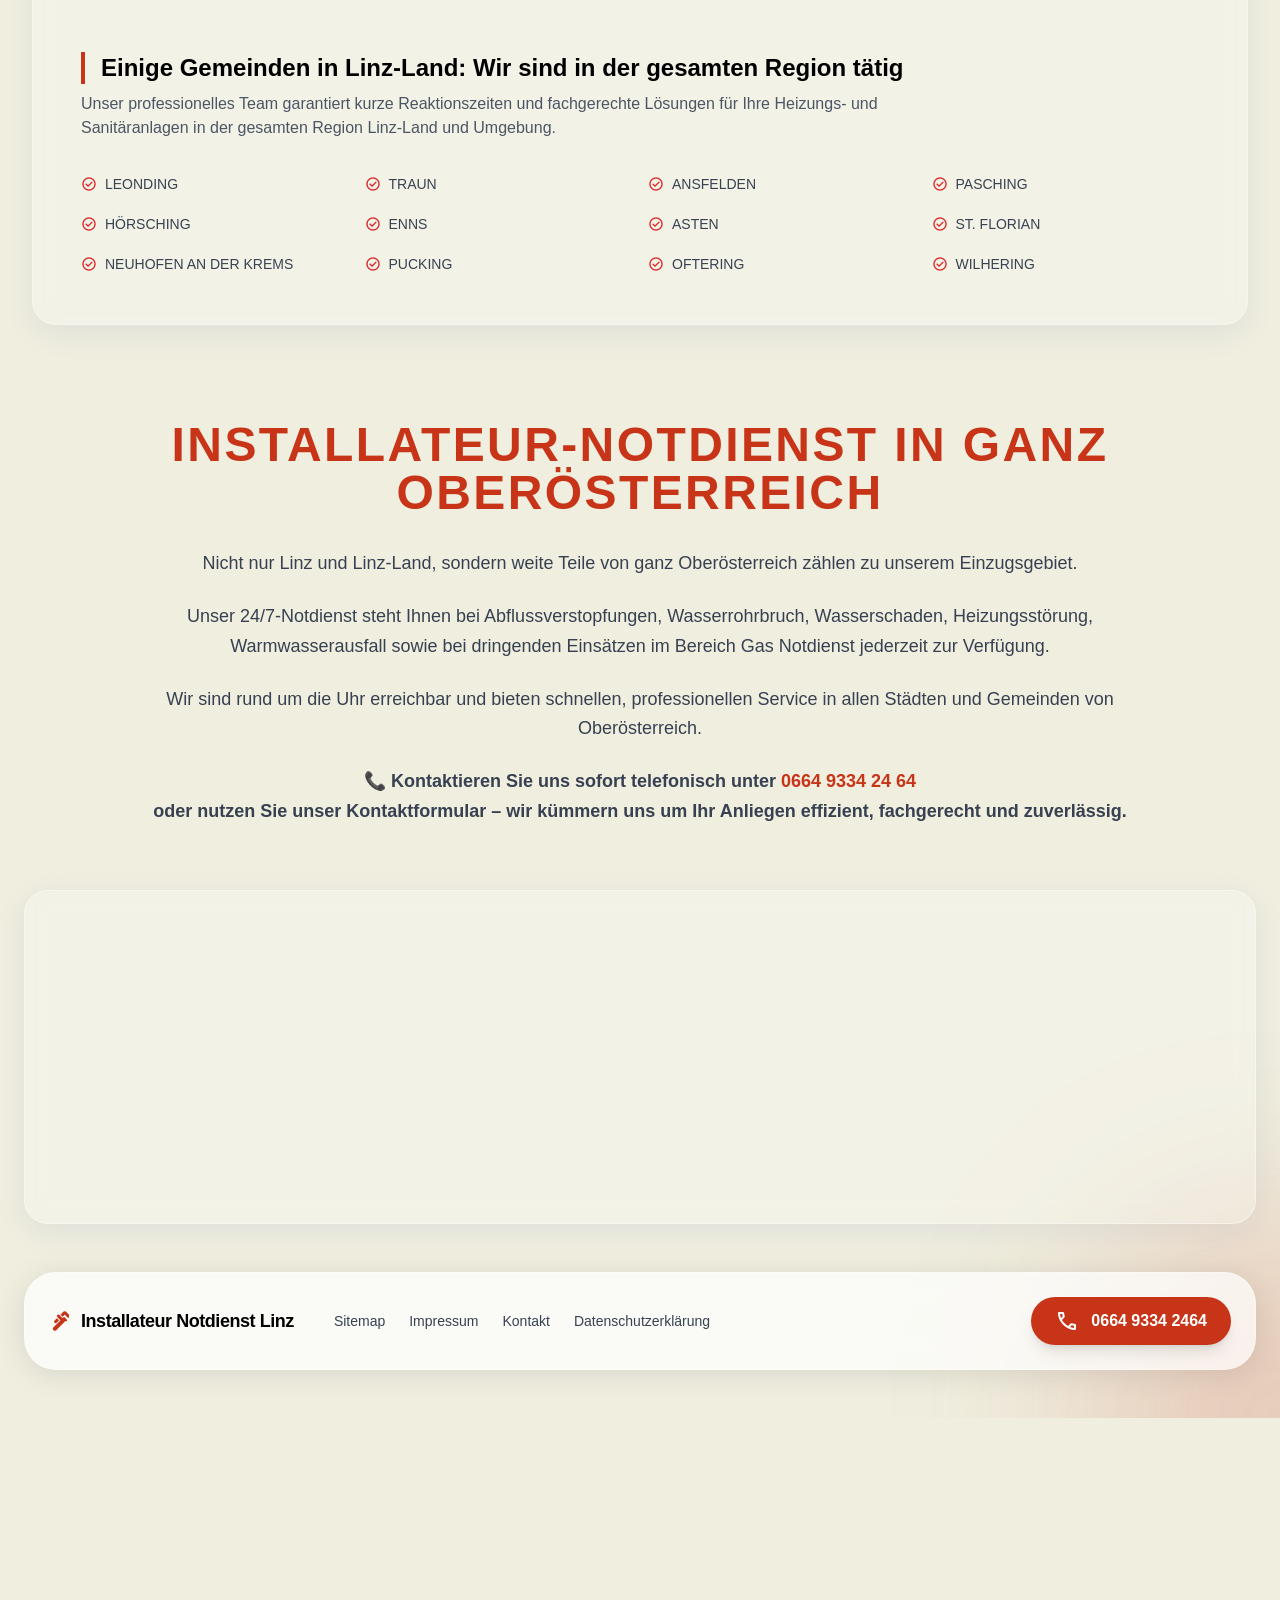
==== commit 028c712e: "Update index.html" ====
--- a/index.html
+++ b/index.html
@@ -1057,7 +1057,7 @@
             <div
                 class="glass-card bg-white/40 backdrop-blur-md border border-white/30 rounded-3xl p-4 shadow-xl overflow-hidden">
                 <div class="w-full h-[300px] rounded-2xl overflow-hidden relative">
-                    <iframe allowfullscreen="" height="100%" loading="lazy" referrerpolicy="no-referrer-when-downgrade"
+                    <iframe title="Google maps" allowfullscreen="" height="100%" loading="lazy" referrerpolicy="no-referrer-when-downgrade"
                         src="https://www.google.com/maps/embed?pb=!1m18!1m12!1m3!1d85045.24275151525!2d14.225573428989531!3d48.30602914106368!2m3!1f0!2f0!3f0!3m2!1i1024!2i768!4f13.1!3m3!1m2!1s0x477397839d375ea7%3A0xcb1b6f0e4b86cf81!2sLinz%2C%20Austria!5e0!3m2!1sen!2s!4v1715600000001!5m2!1sen!2s"
                         style="border:0;" width="100%"></iframe>
                 </div>
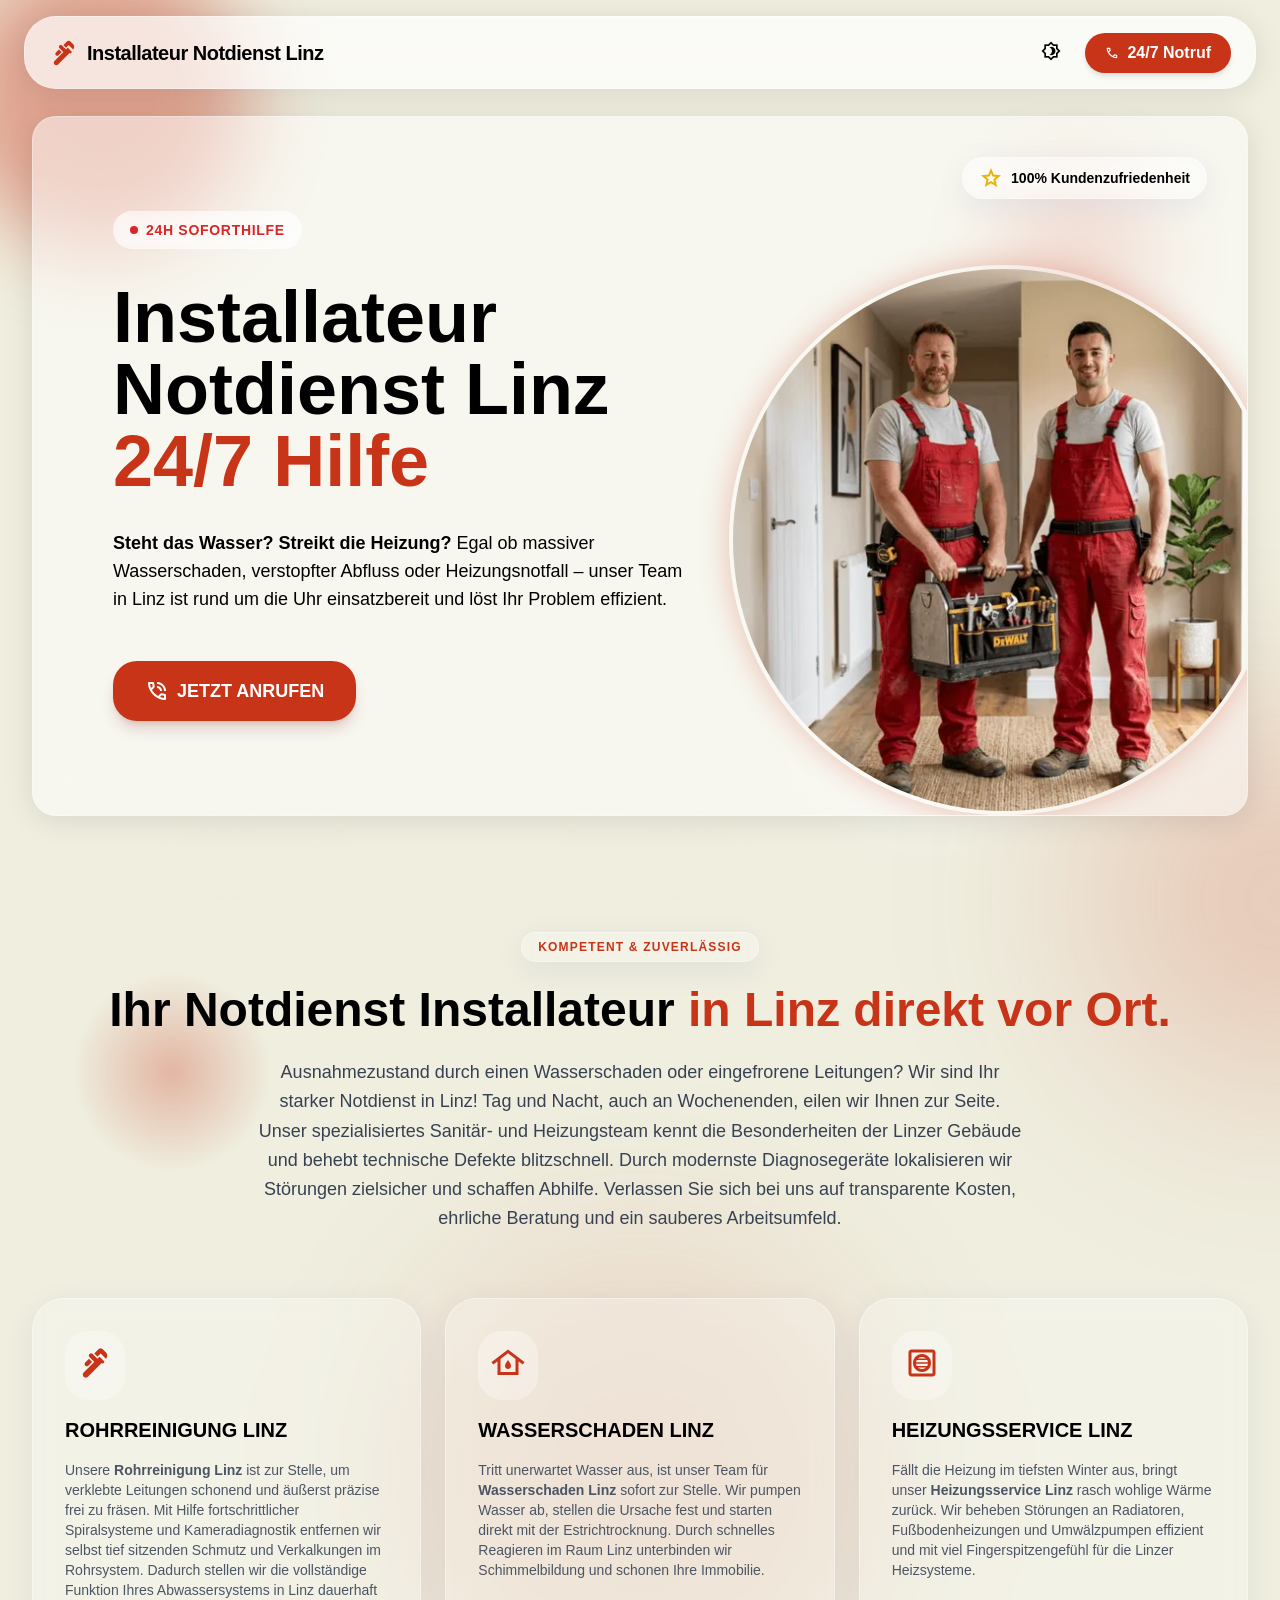
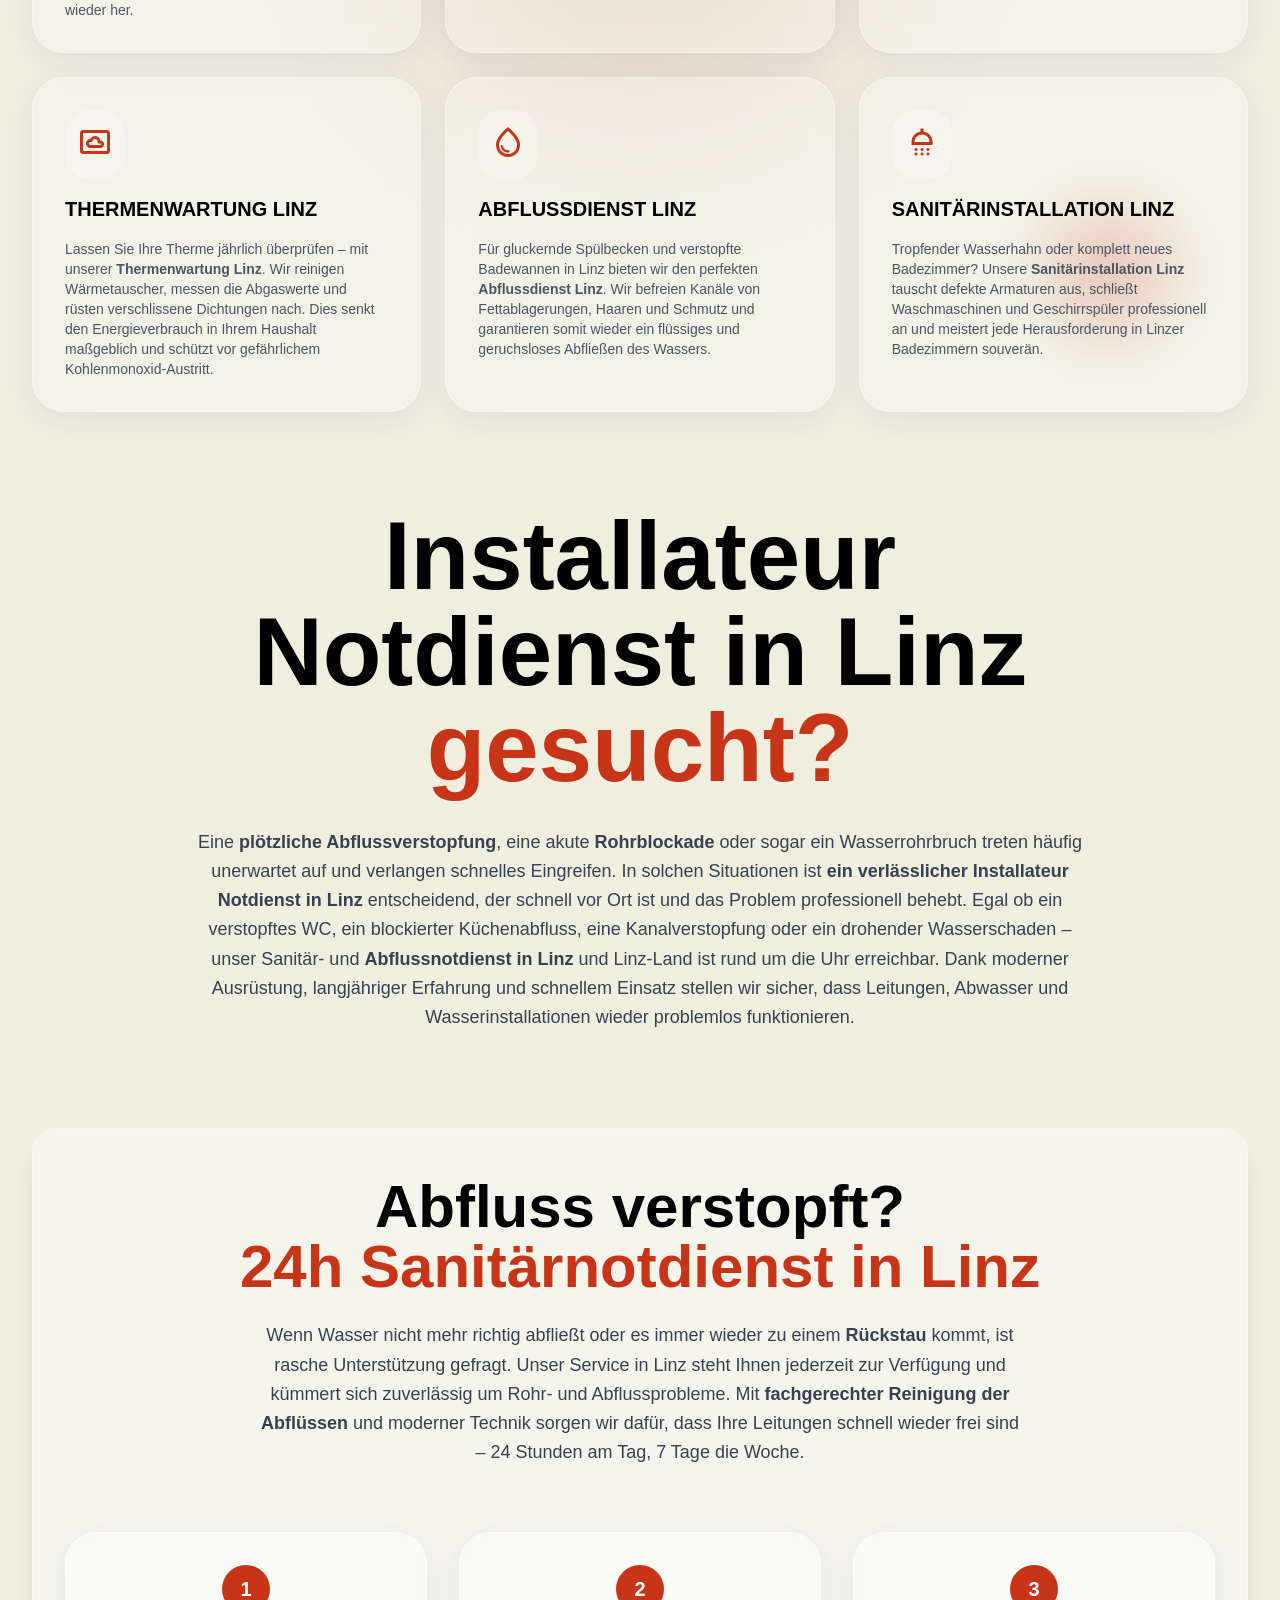
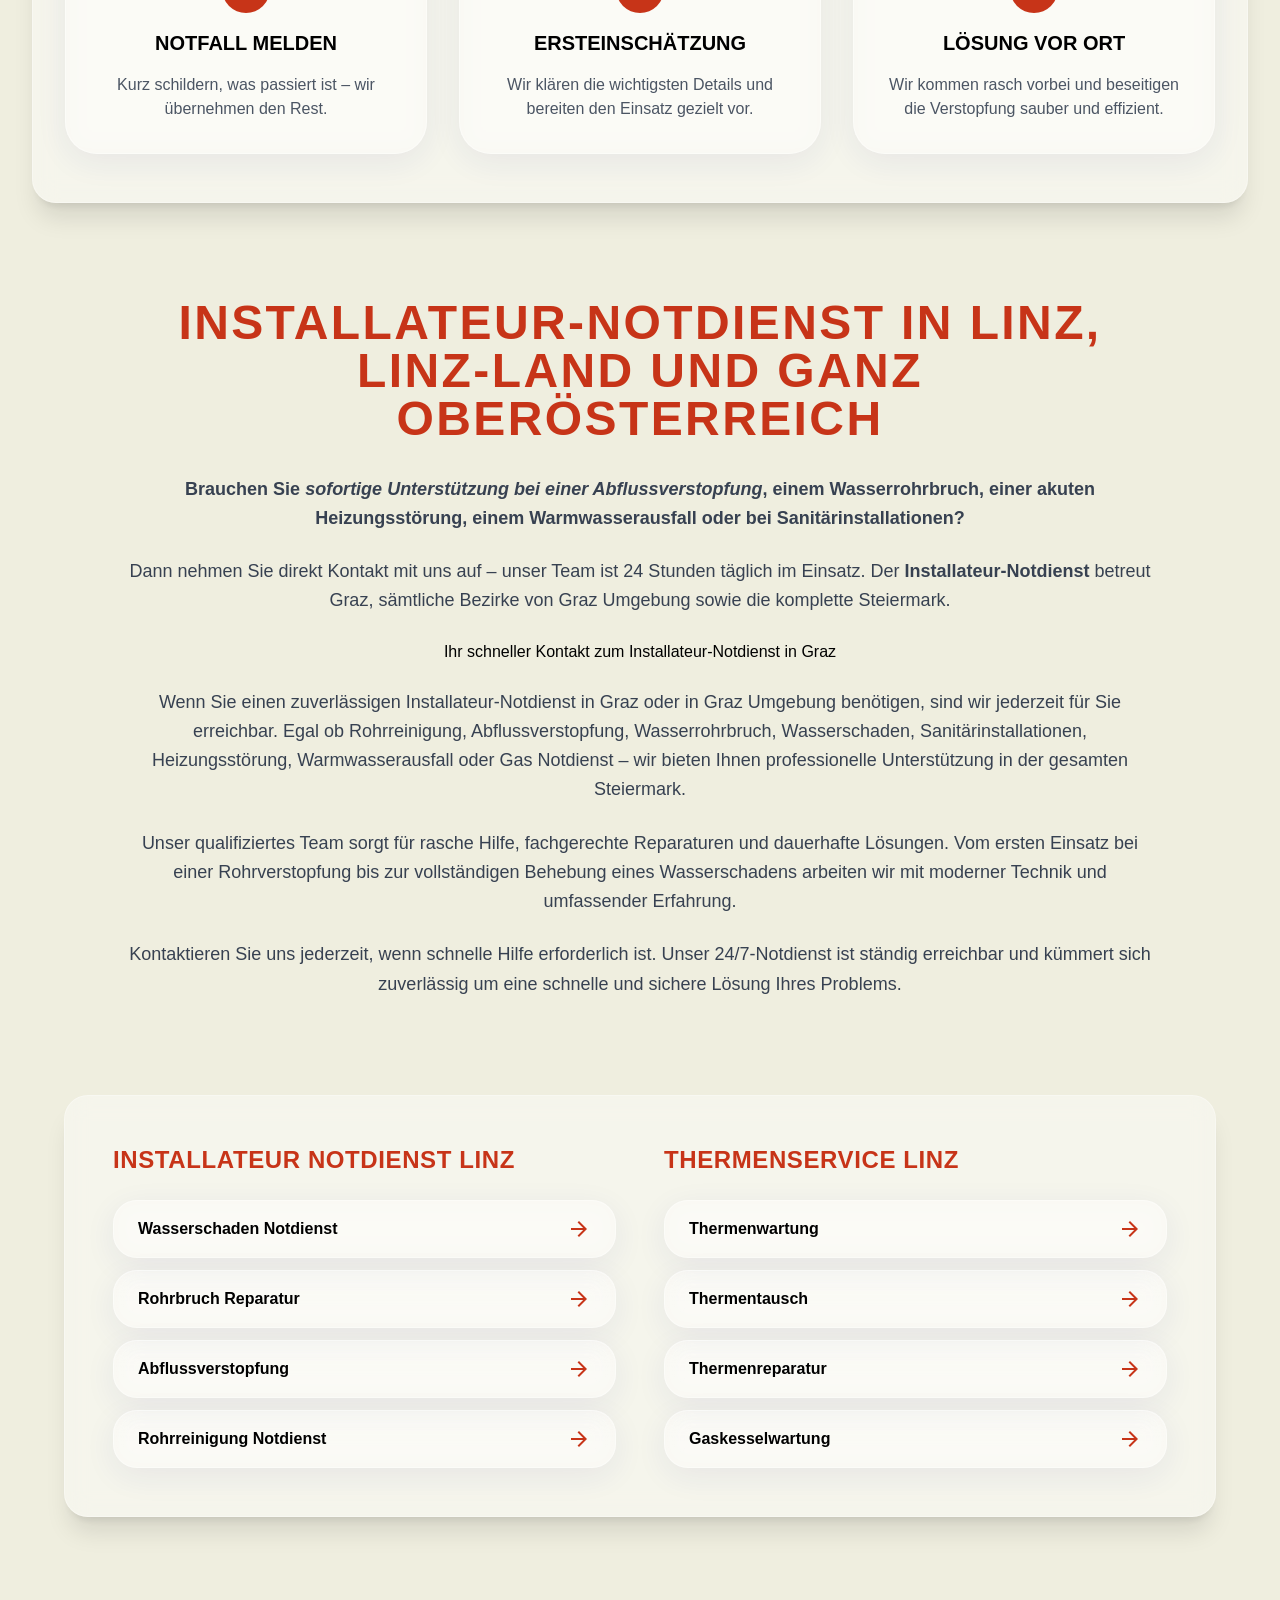
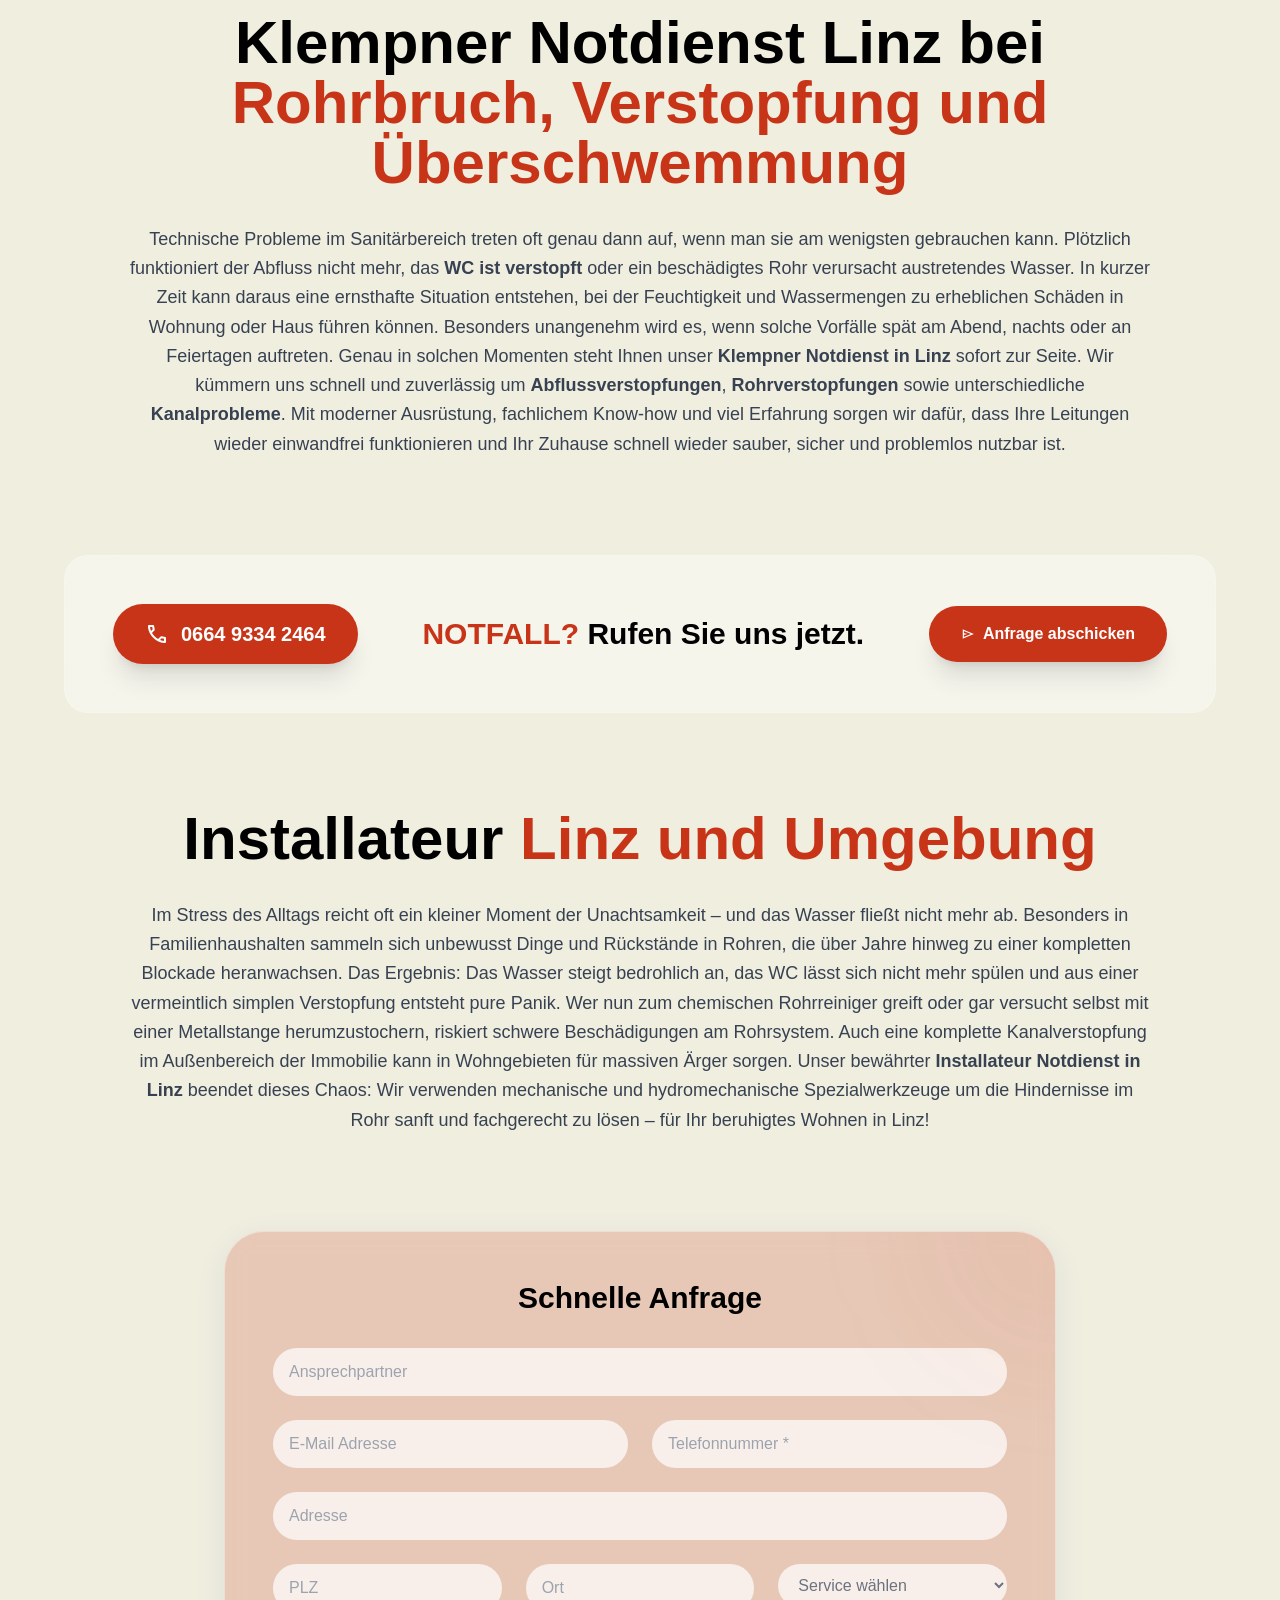
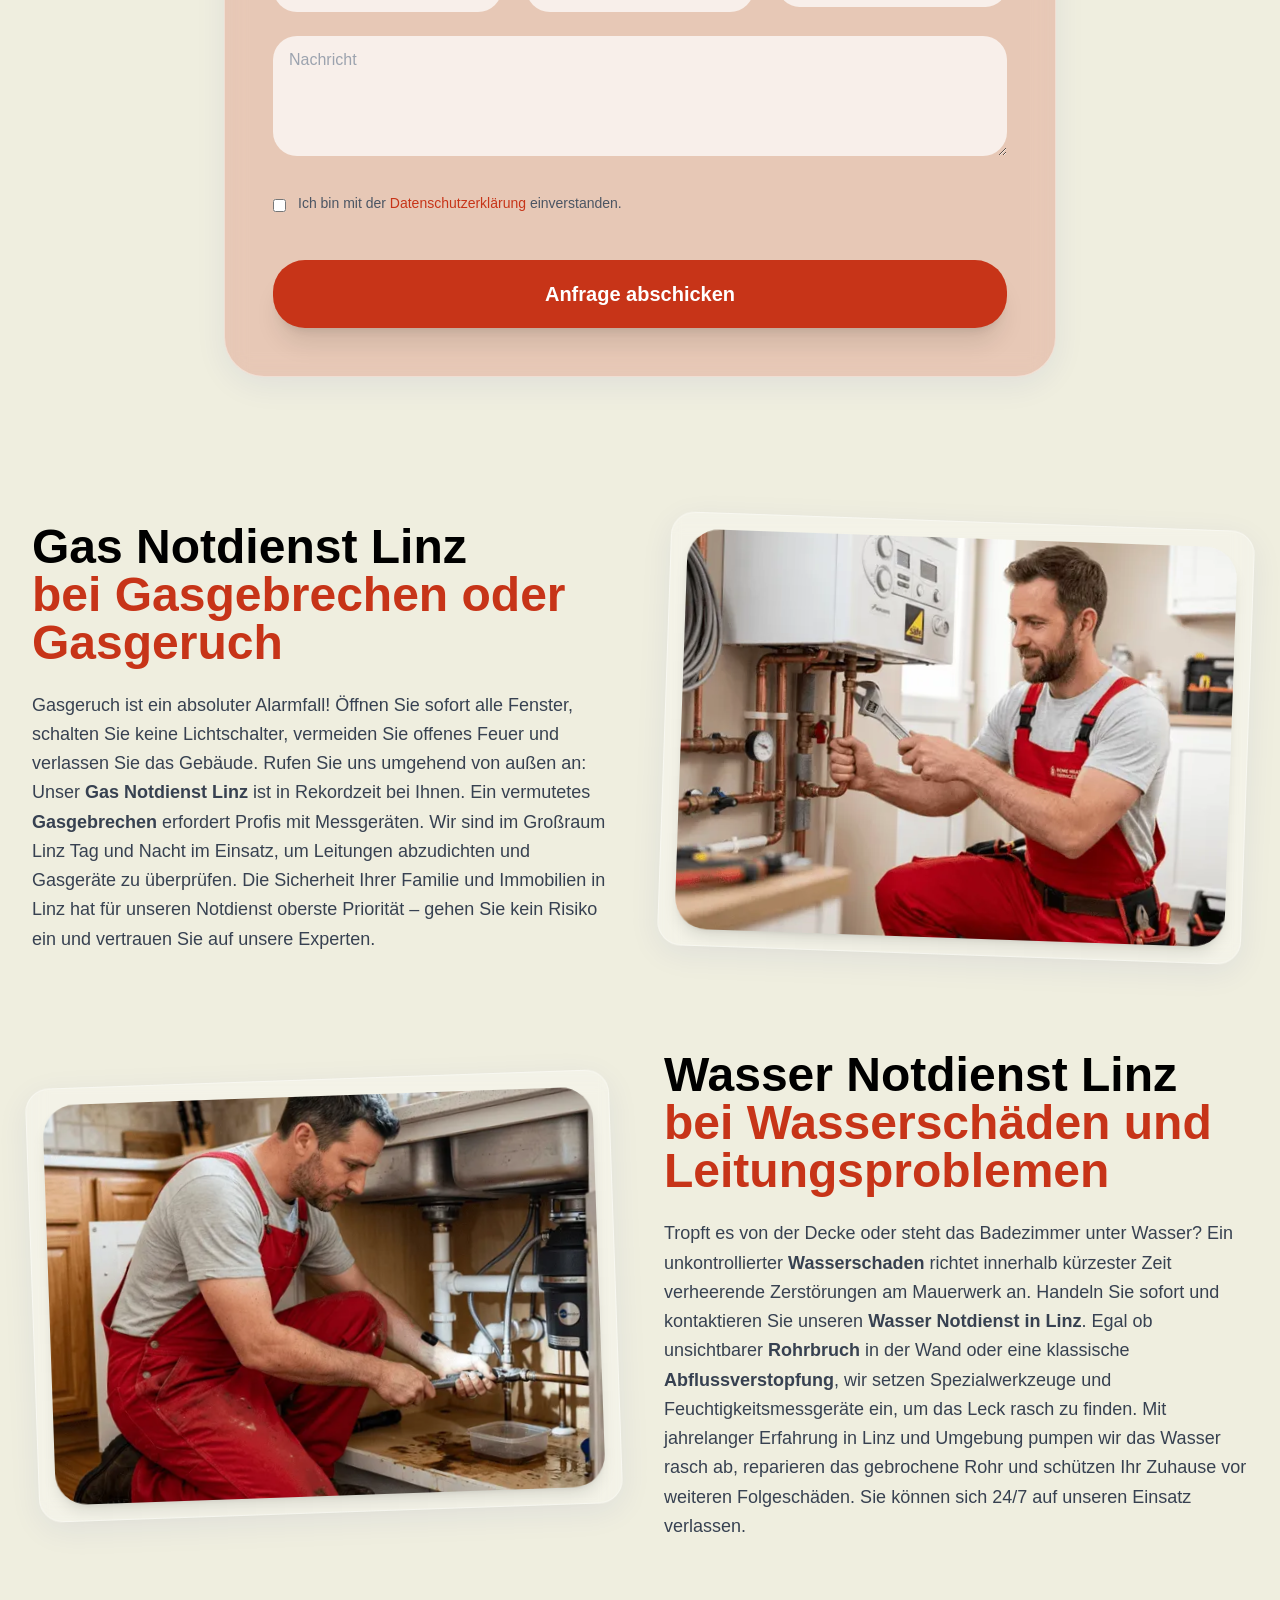
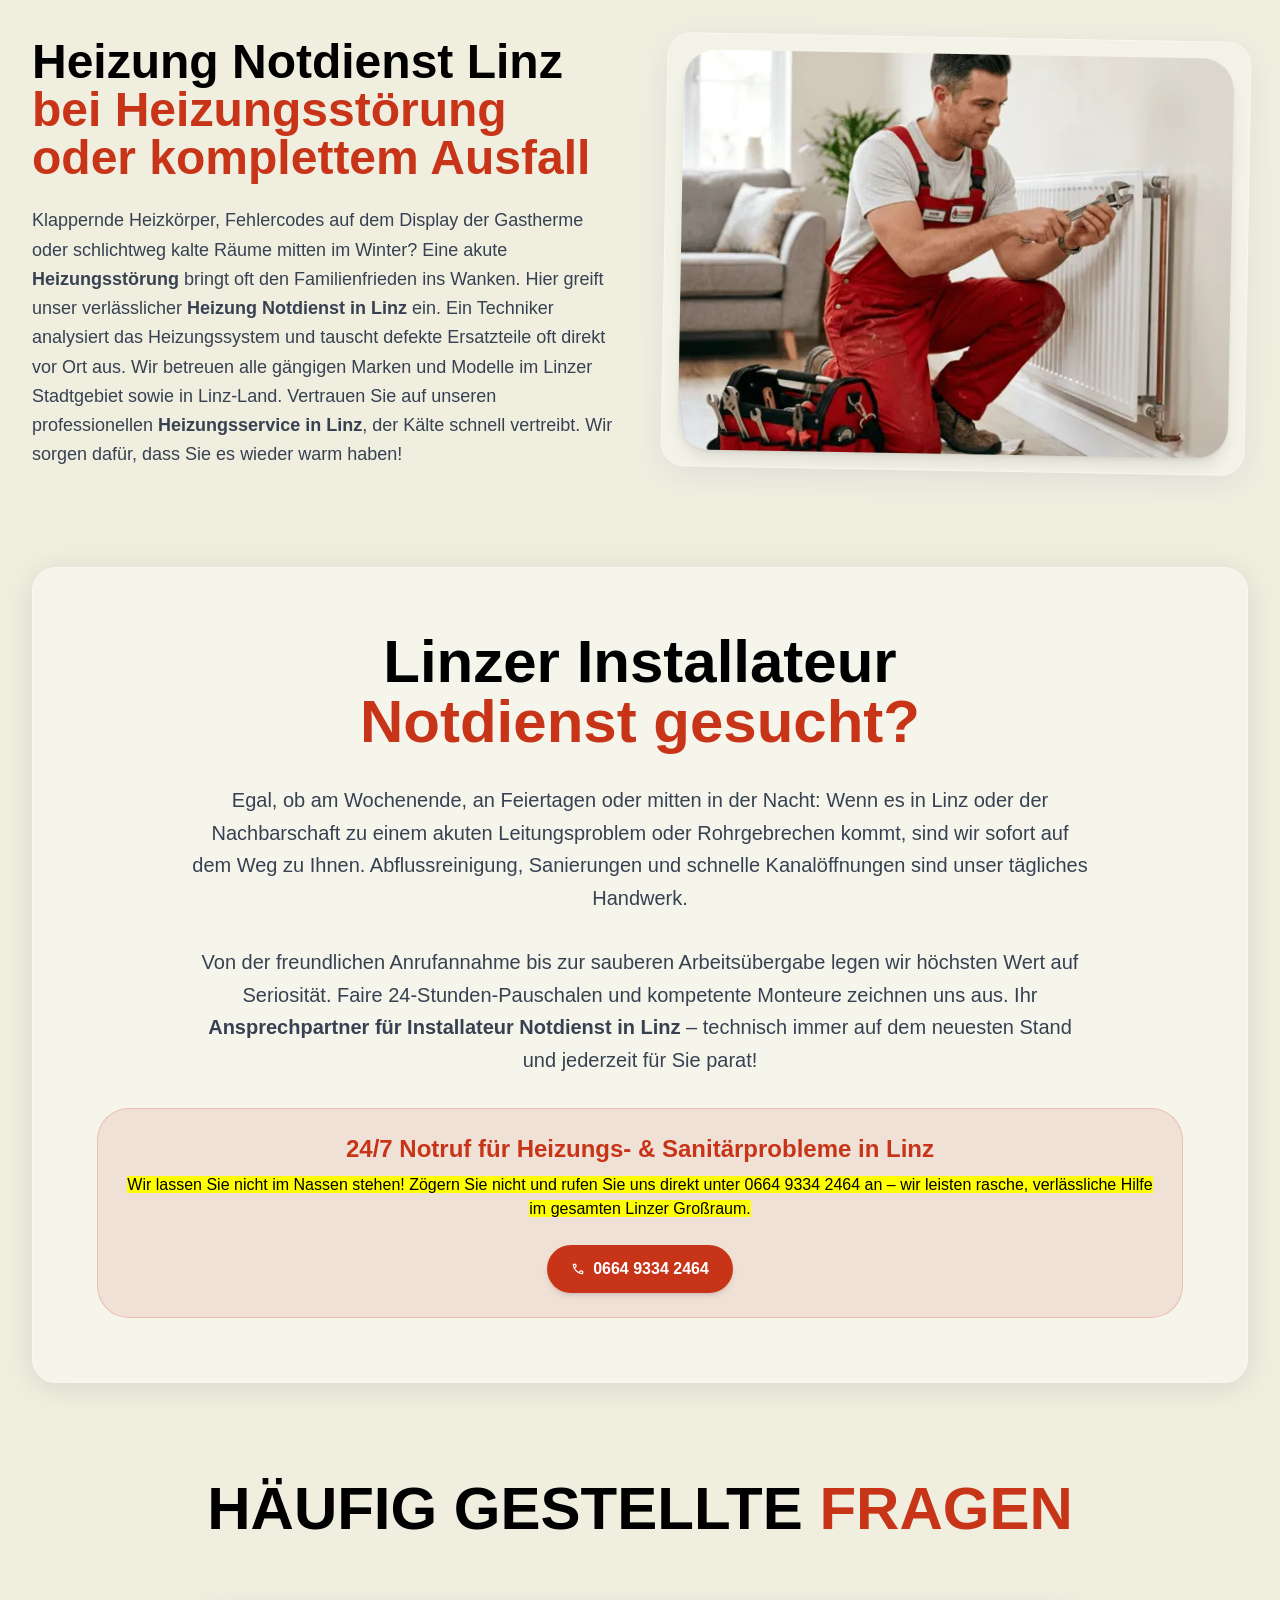
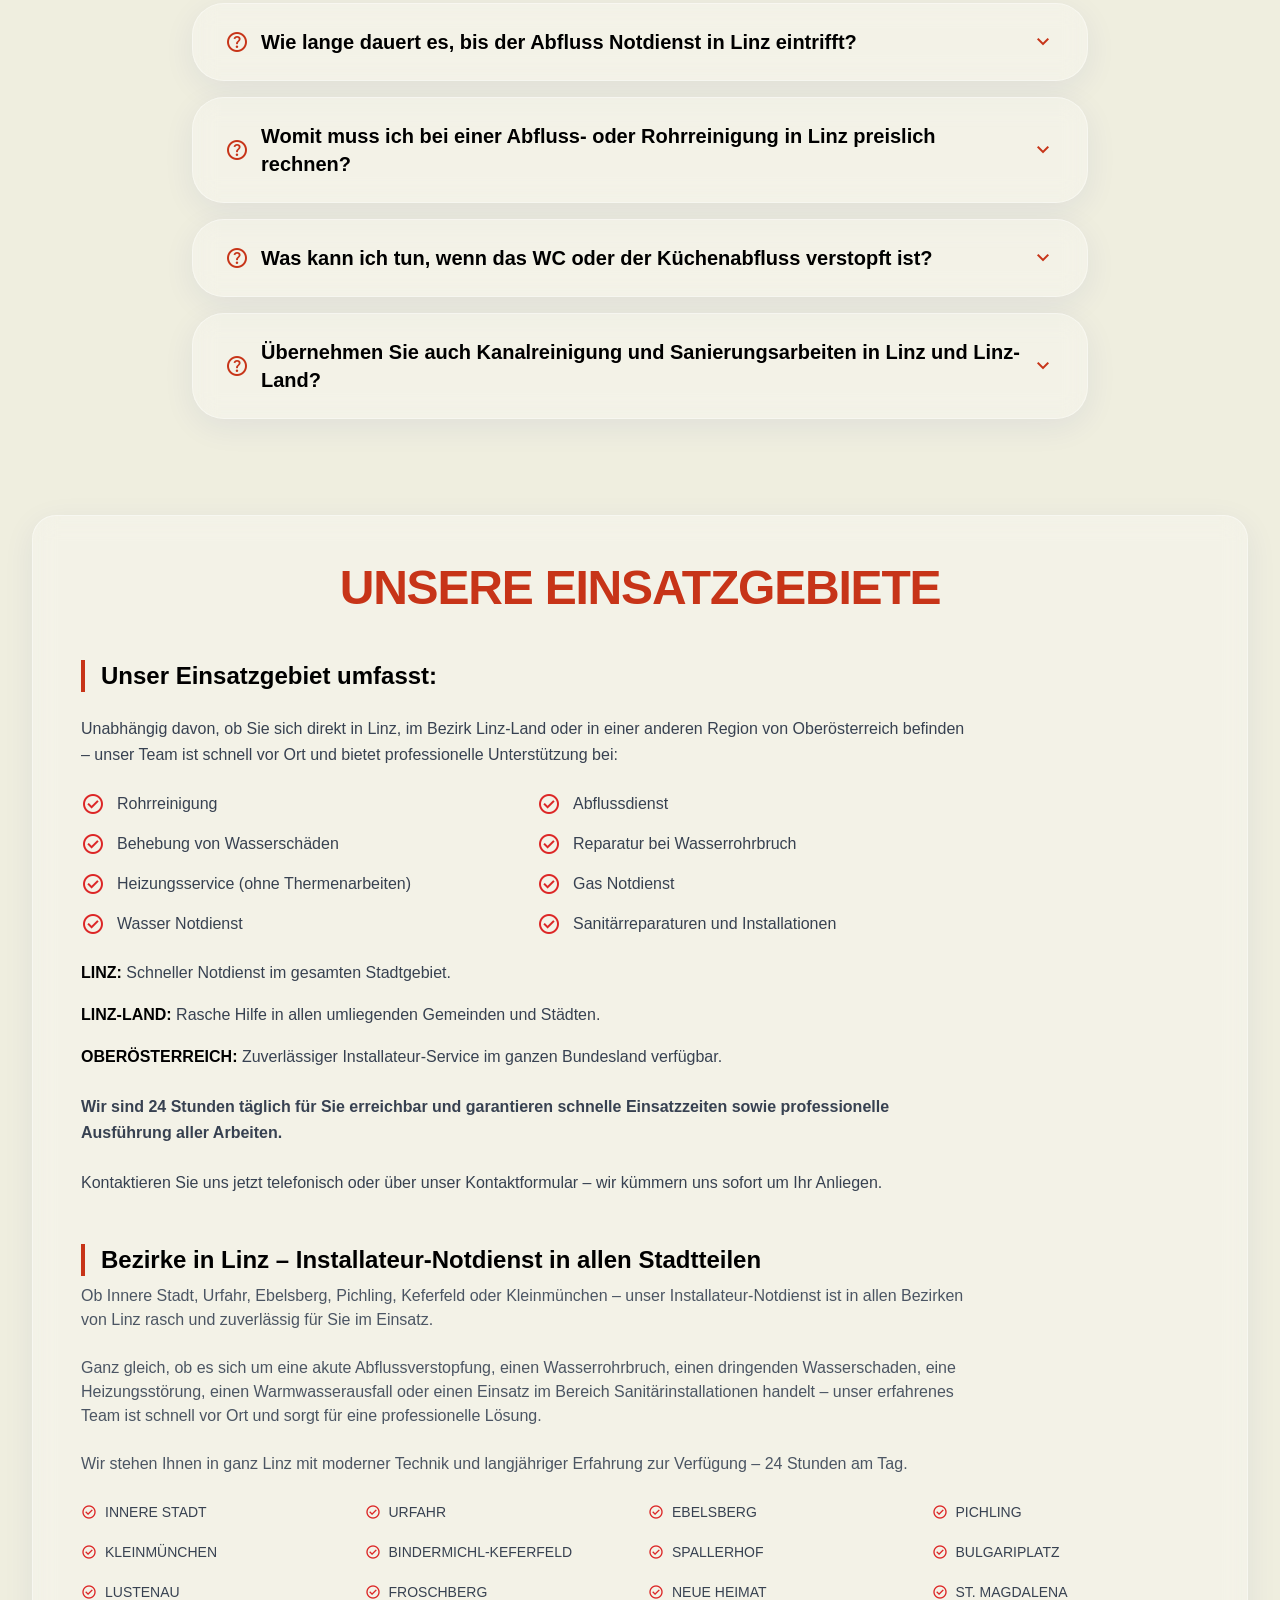
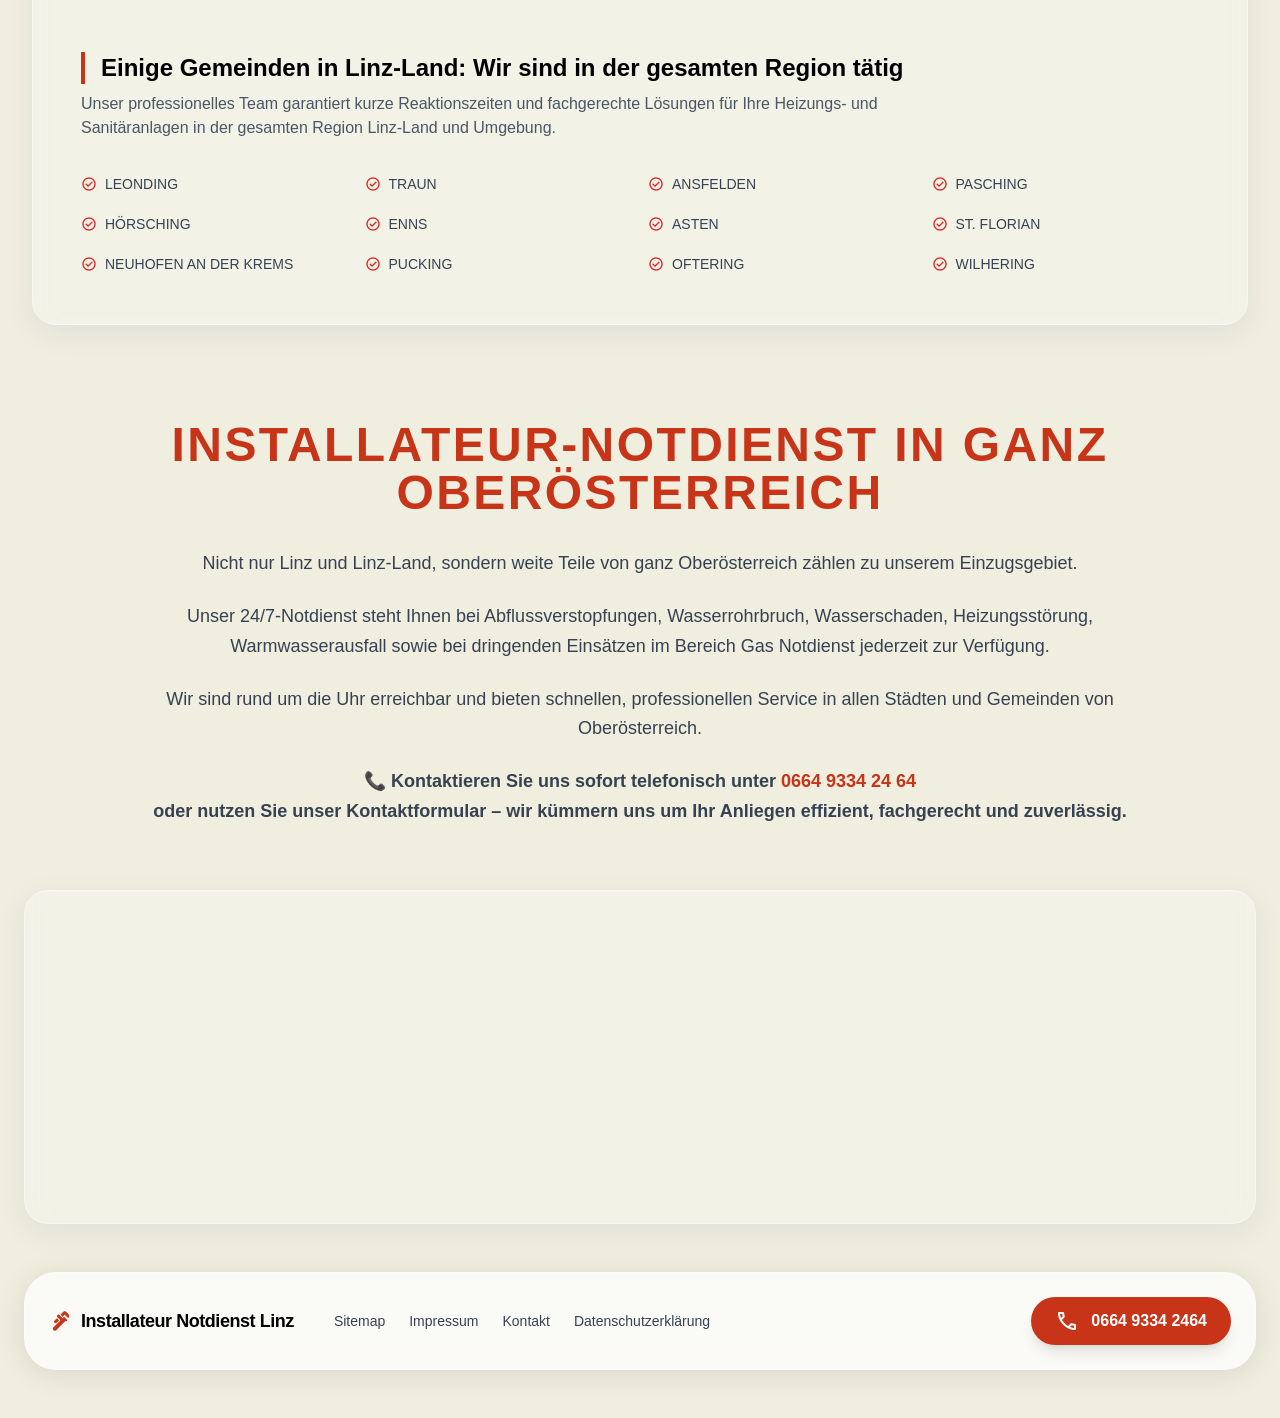
==== commit 6efe7b08: "Update index.html" ====
--- a/index.html
+++ b/index.html
@@ -16,7 +16,7 @@
 </head>
 
 <body
-    class="bg-background-light dark:bg-background-dark font-body min-h-screen relative overflow-x-hidden transition-colors duration-300">
+    class="bg-background-light dark:bg-background-dark font-body min-h-screen overflow-x-hidden transition-colors duration-300">
     <div class="fixed inset-0 pointer-events-none overflow-hidden">
         <div class="floating-shape shape-1"></div>
         <div class="floating-shape shape-2"></div>
@@ -1052,7 +1052,7 @@
         </div>
     </section>
 
-    <footer class="relative z-10 px-6 pb-12">
+    <footer class=" z-10 px-6 pb-12">
         <div class="max-w-7xl mx-auto mb-12">
             <div
                 class="glass-card bg-white/40 backdrop-blur-md border border-white/30 rounded-3xl p-4 shadow-xl overflow-hidden">
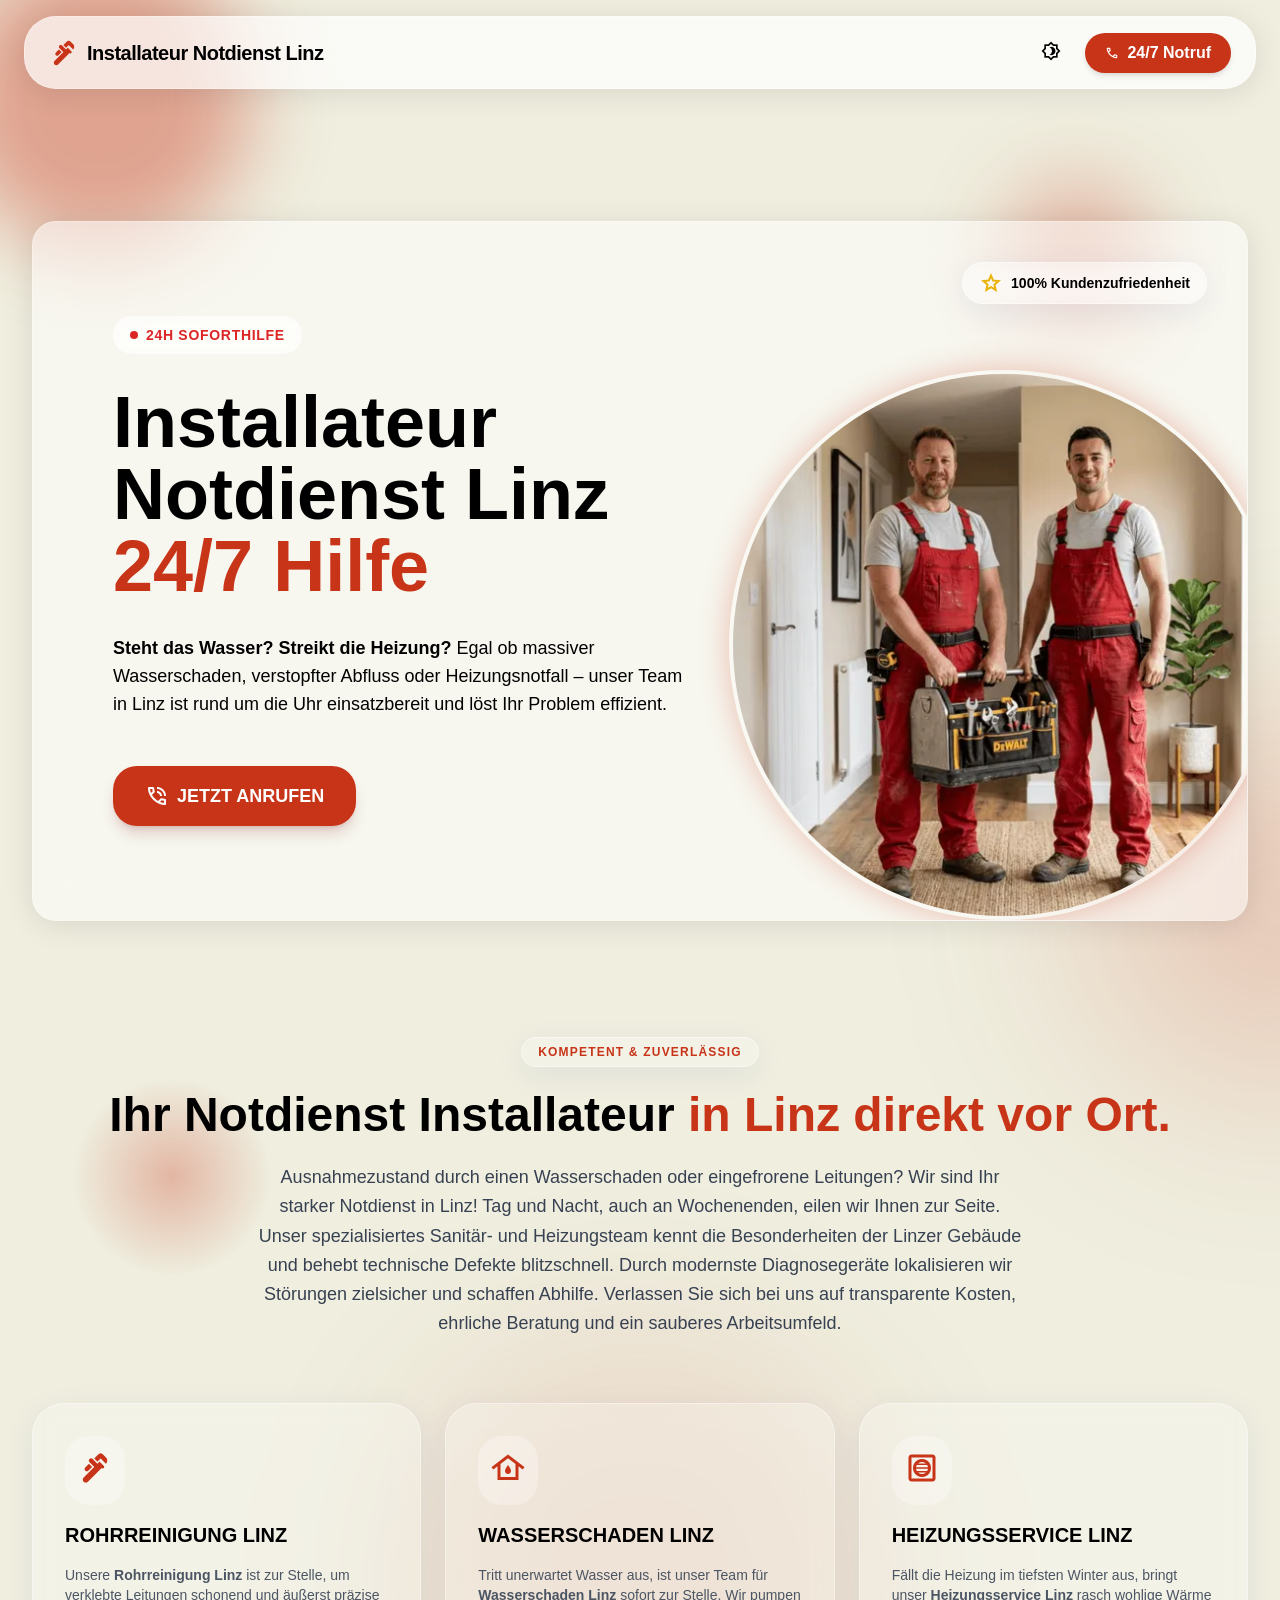
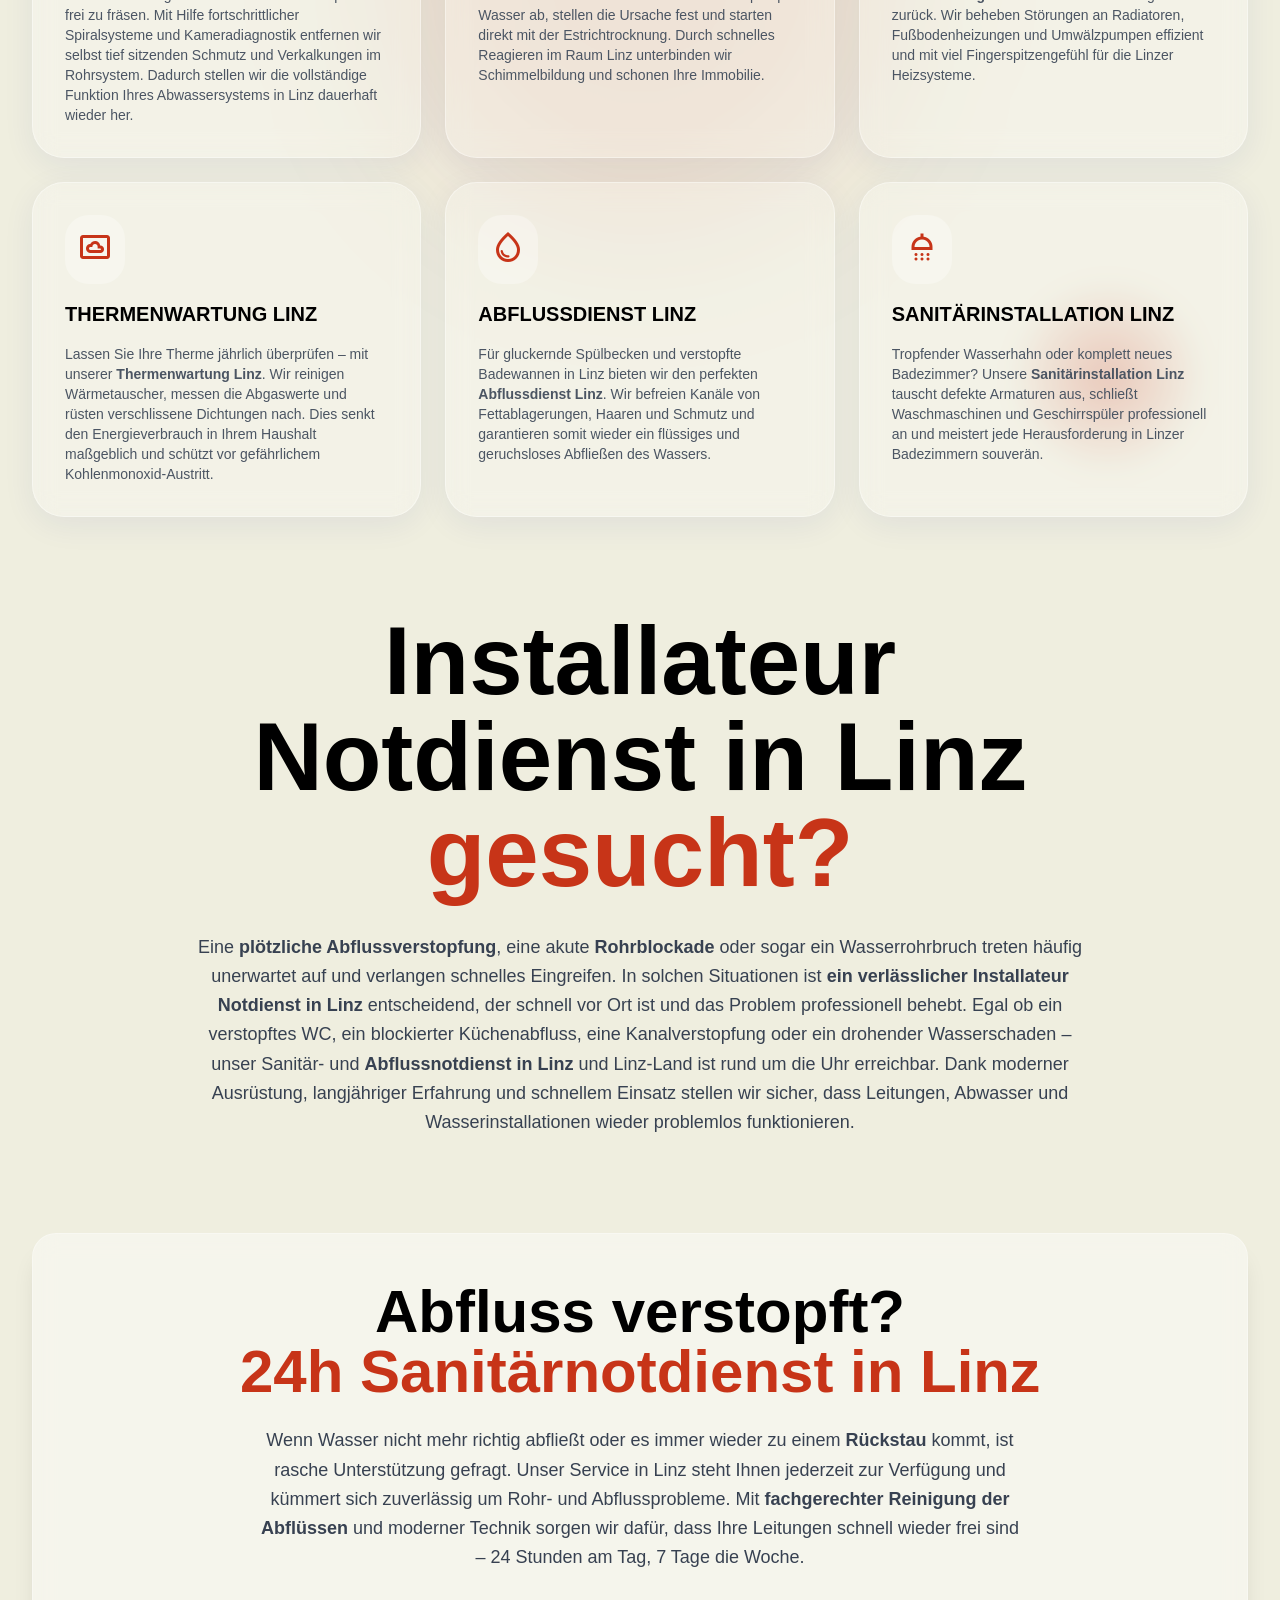
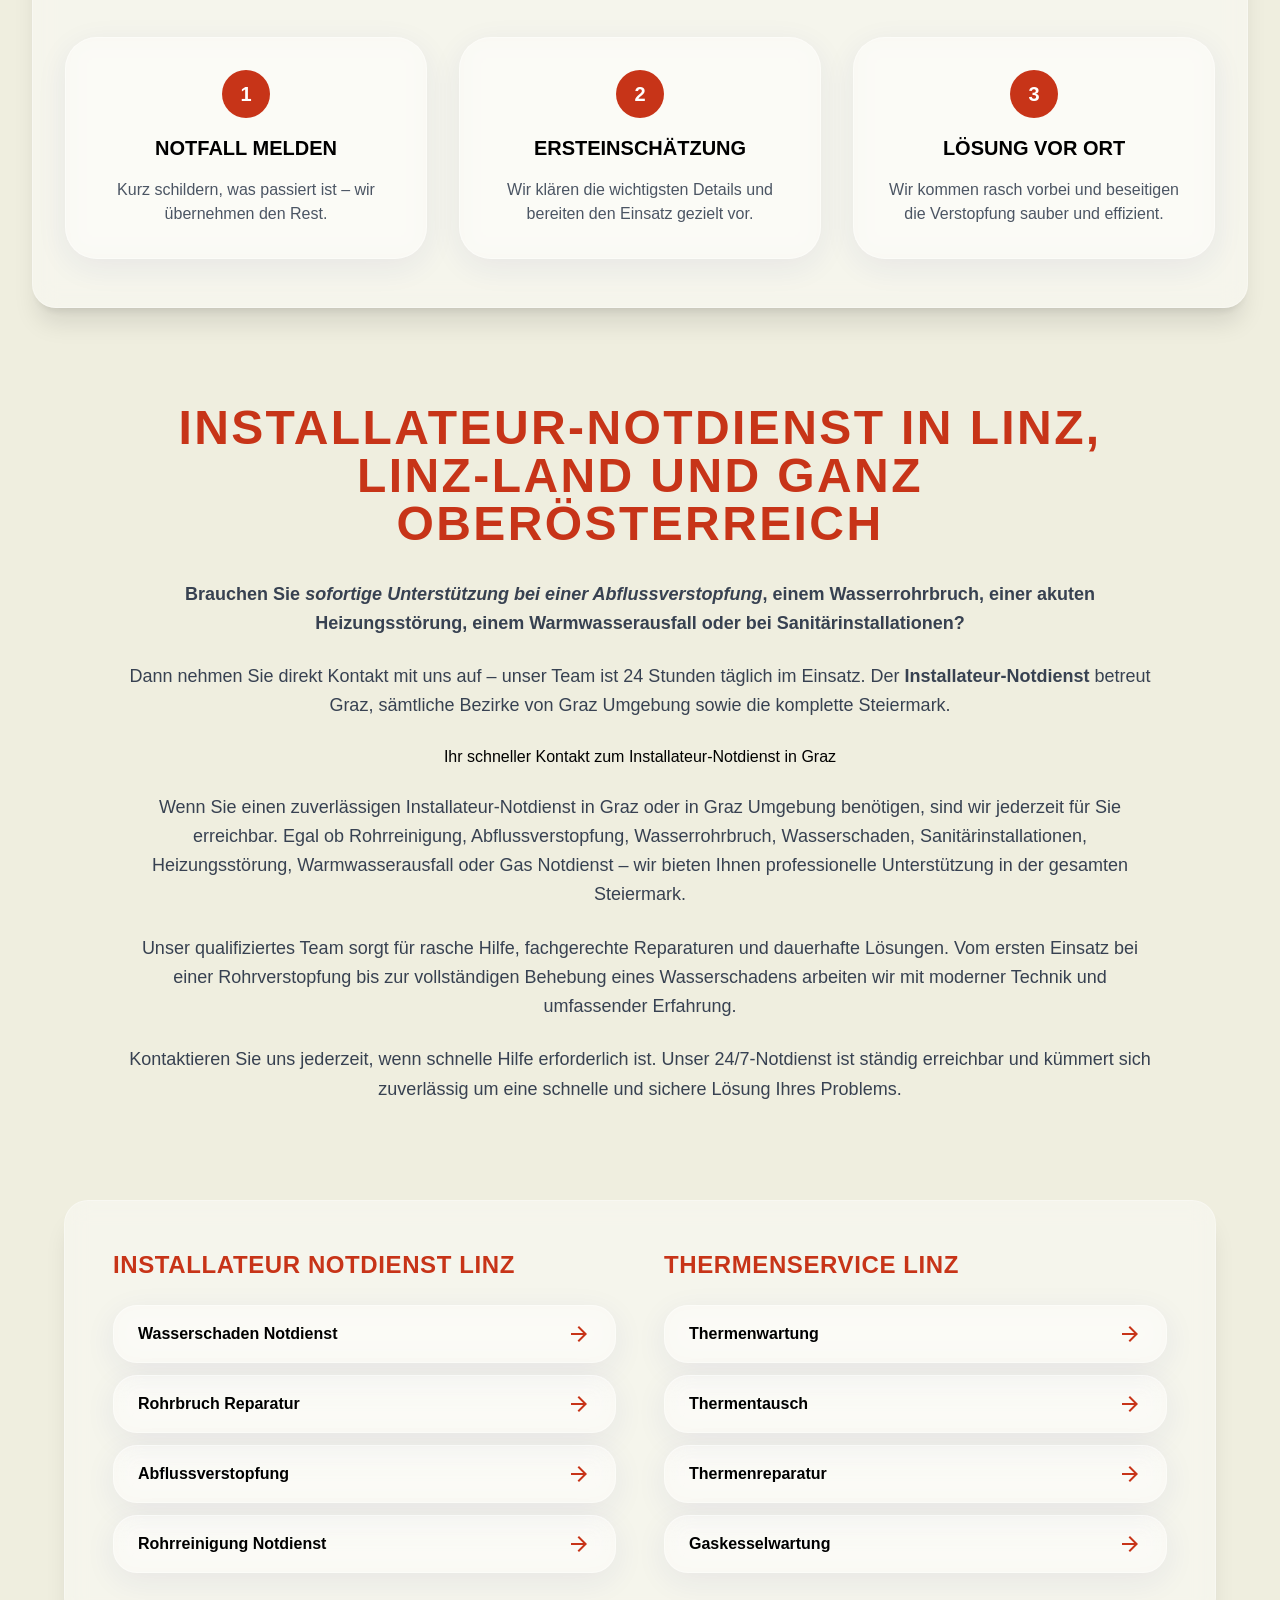
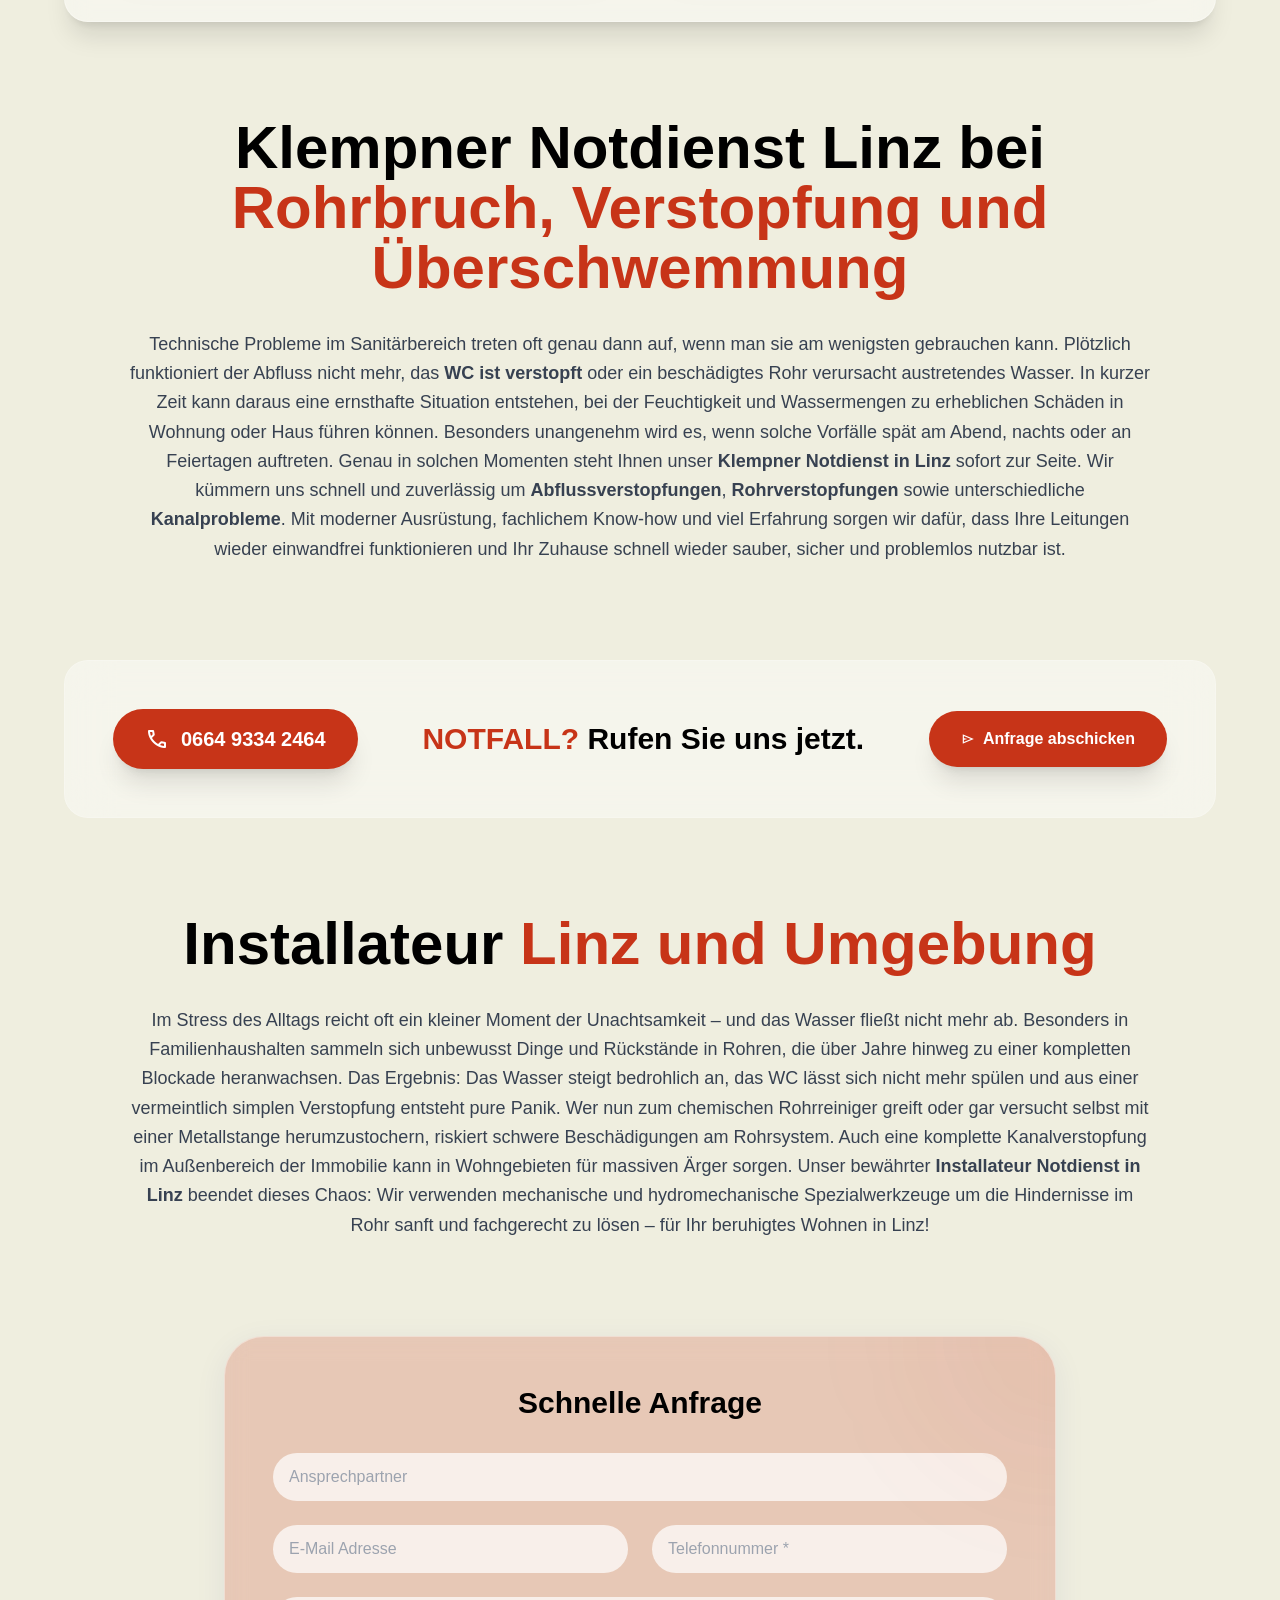
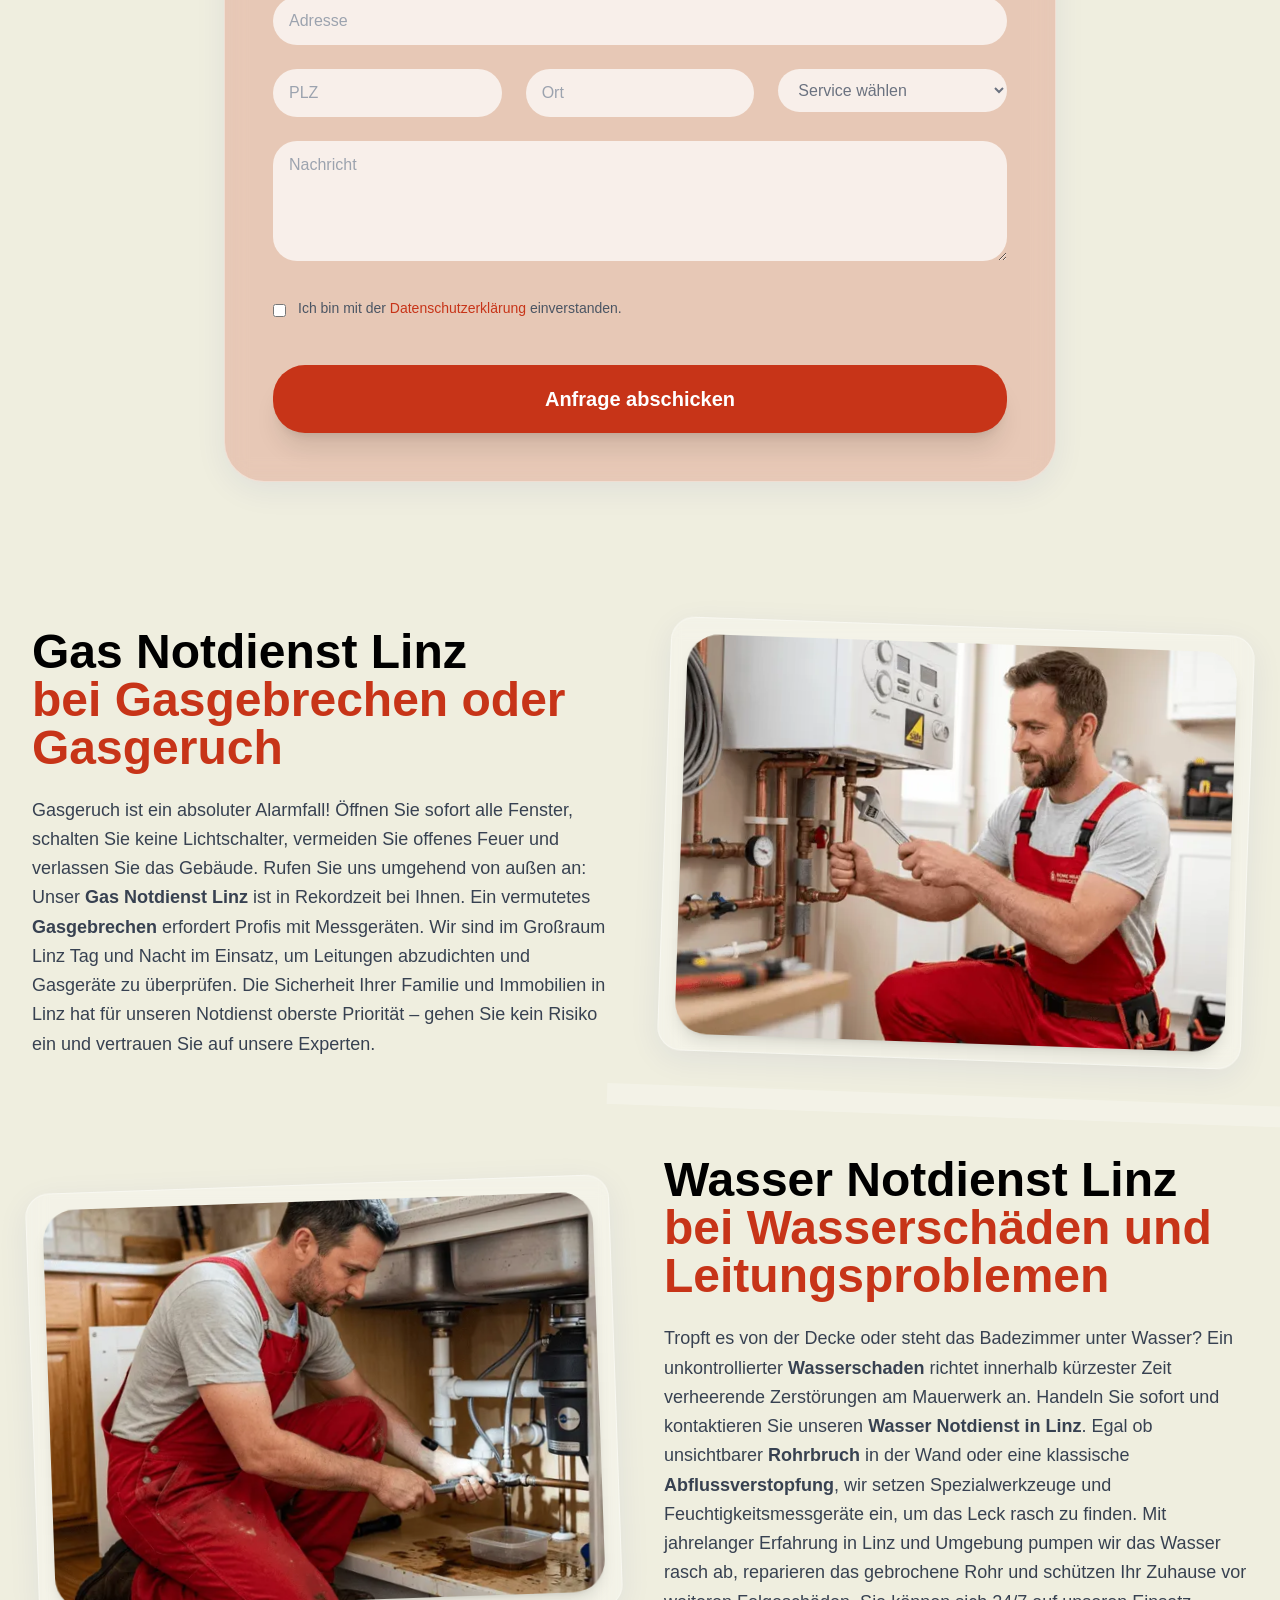
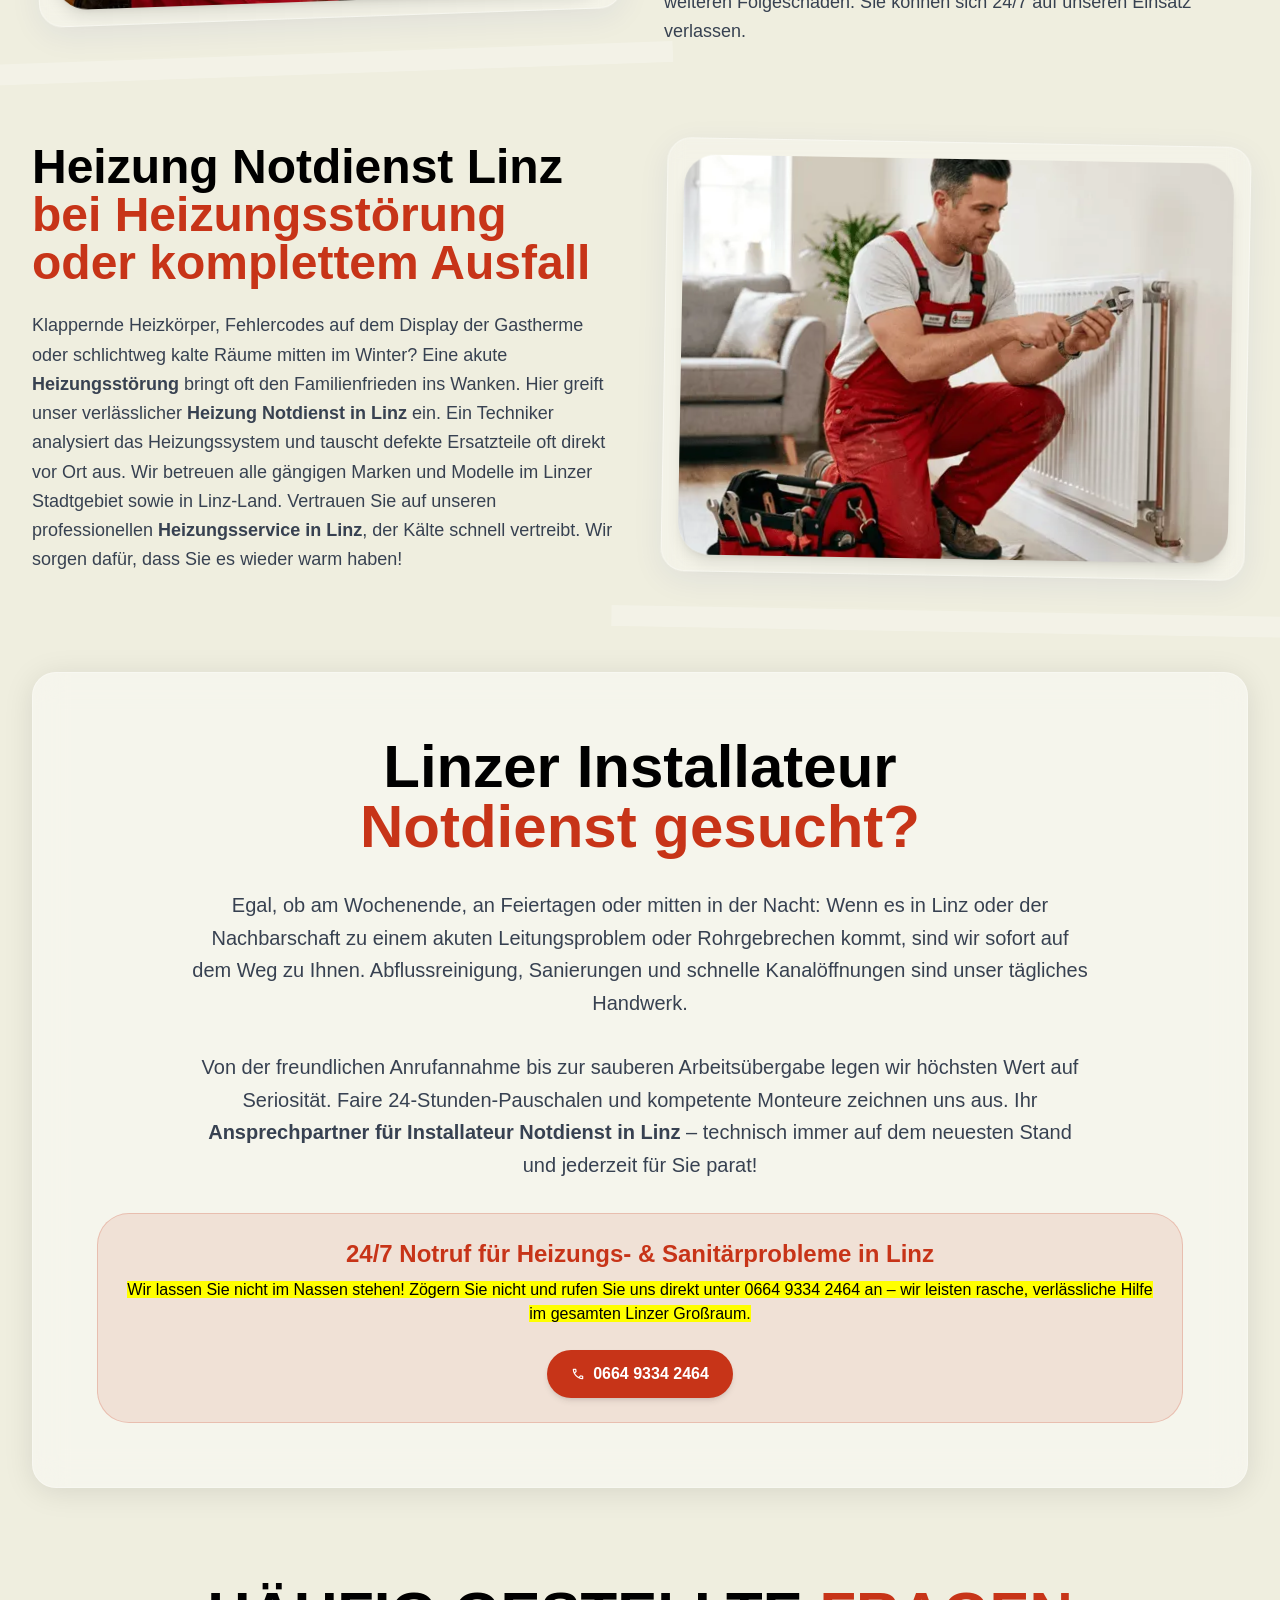
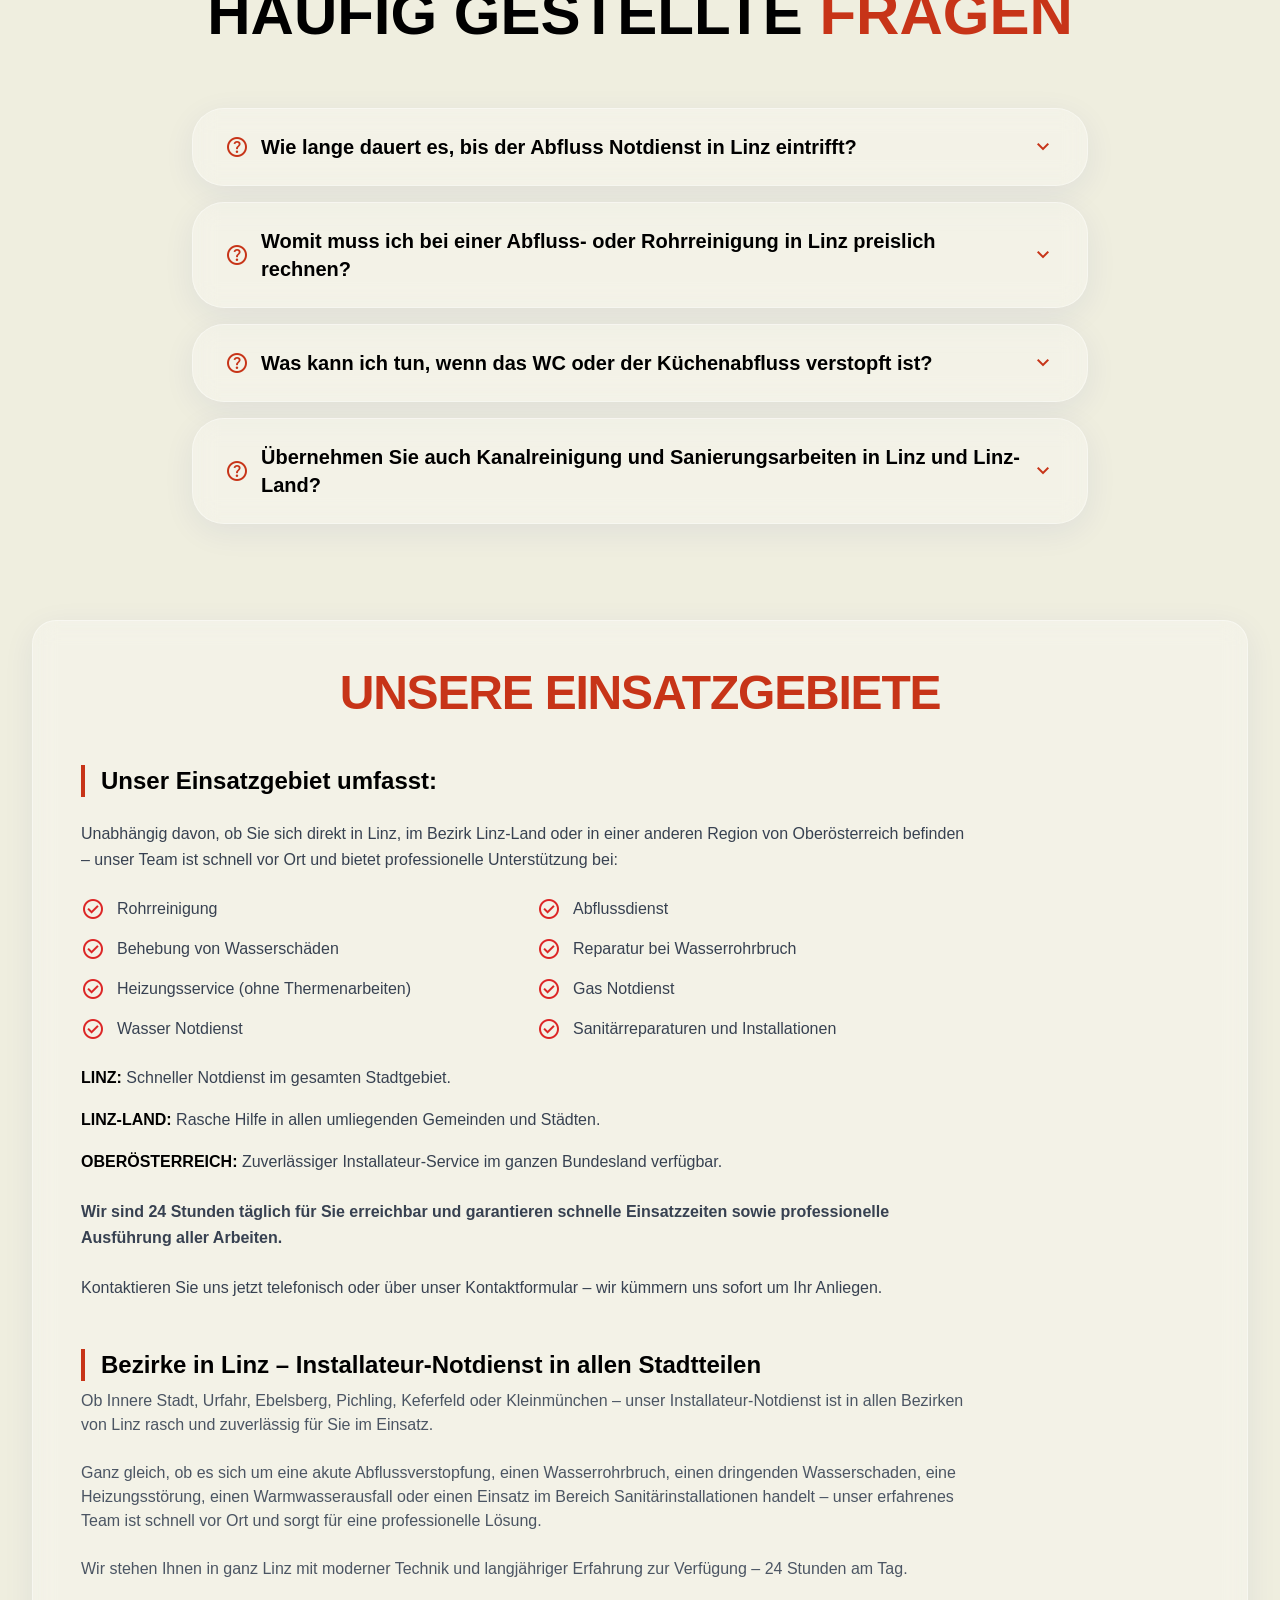
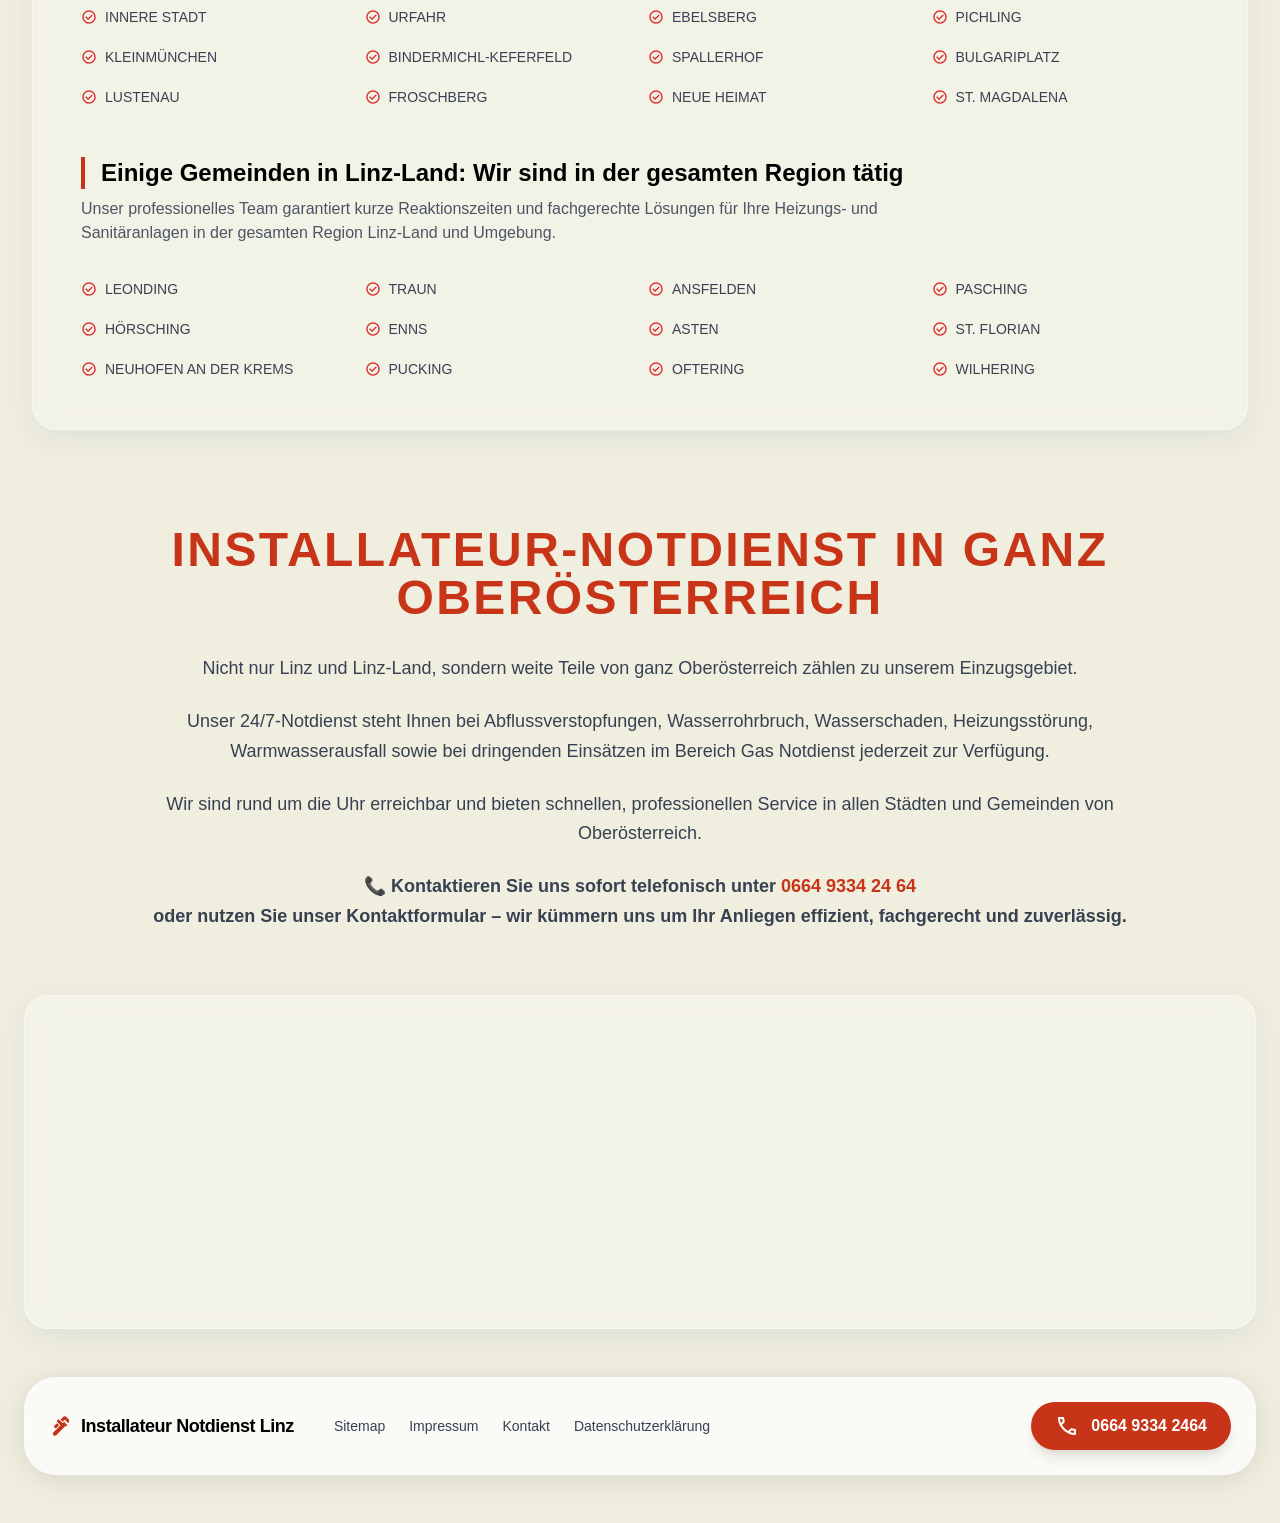
==== commit 51520279: "Update index.html" ====
--- a/index.html
+++ b/index.html
@@ -23,7 +23,7 @@
         <div class="floating-shape shape-3"></div>
         <div class="floating-shape shape-4"></div>
     </div>
-    <nav class="fixed w-full z-50 top-0 left-0 px-4 sm:px-6 py-4">
+    <nav class="fixed w-full z-50 top-0 left-0 px-4 sm:px-6 py-4 relative">
         <div
             class="max-w-7xl mx-auto glass-panel bg-glass-light/70 dark:bg-glass-dark/70 rounded-2xl flex flex-col sm:flex-row justify-between items-center px-4 sm:px-6 py-3 gap-3 sm:gap-0">
             <div class="flex justify-between items-center w-full sm:w-auto">
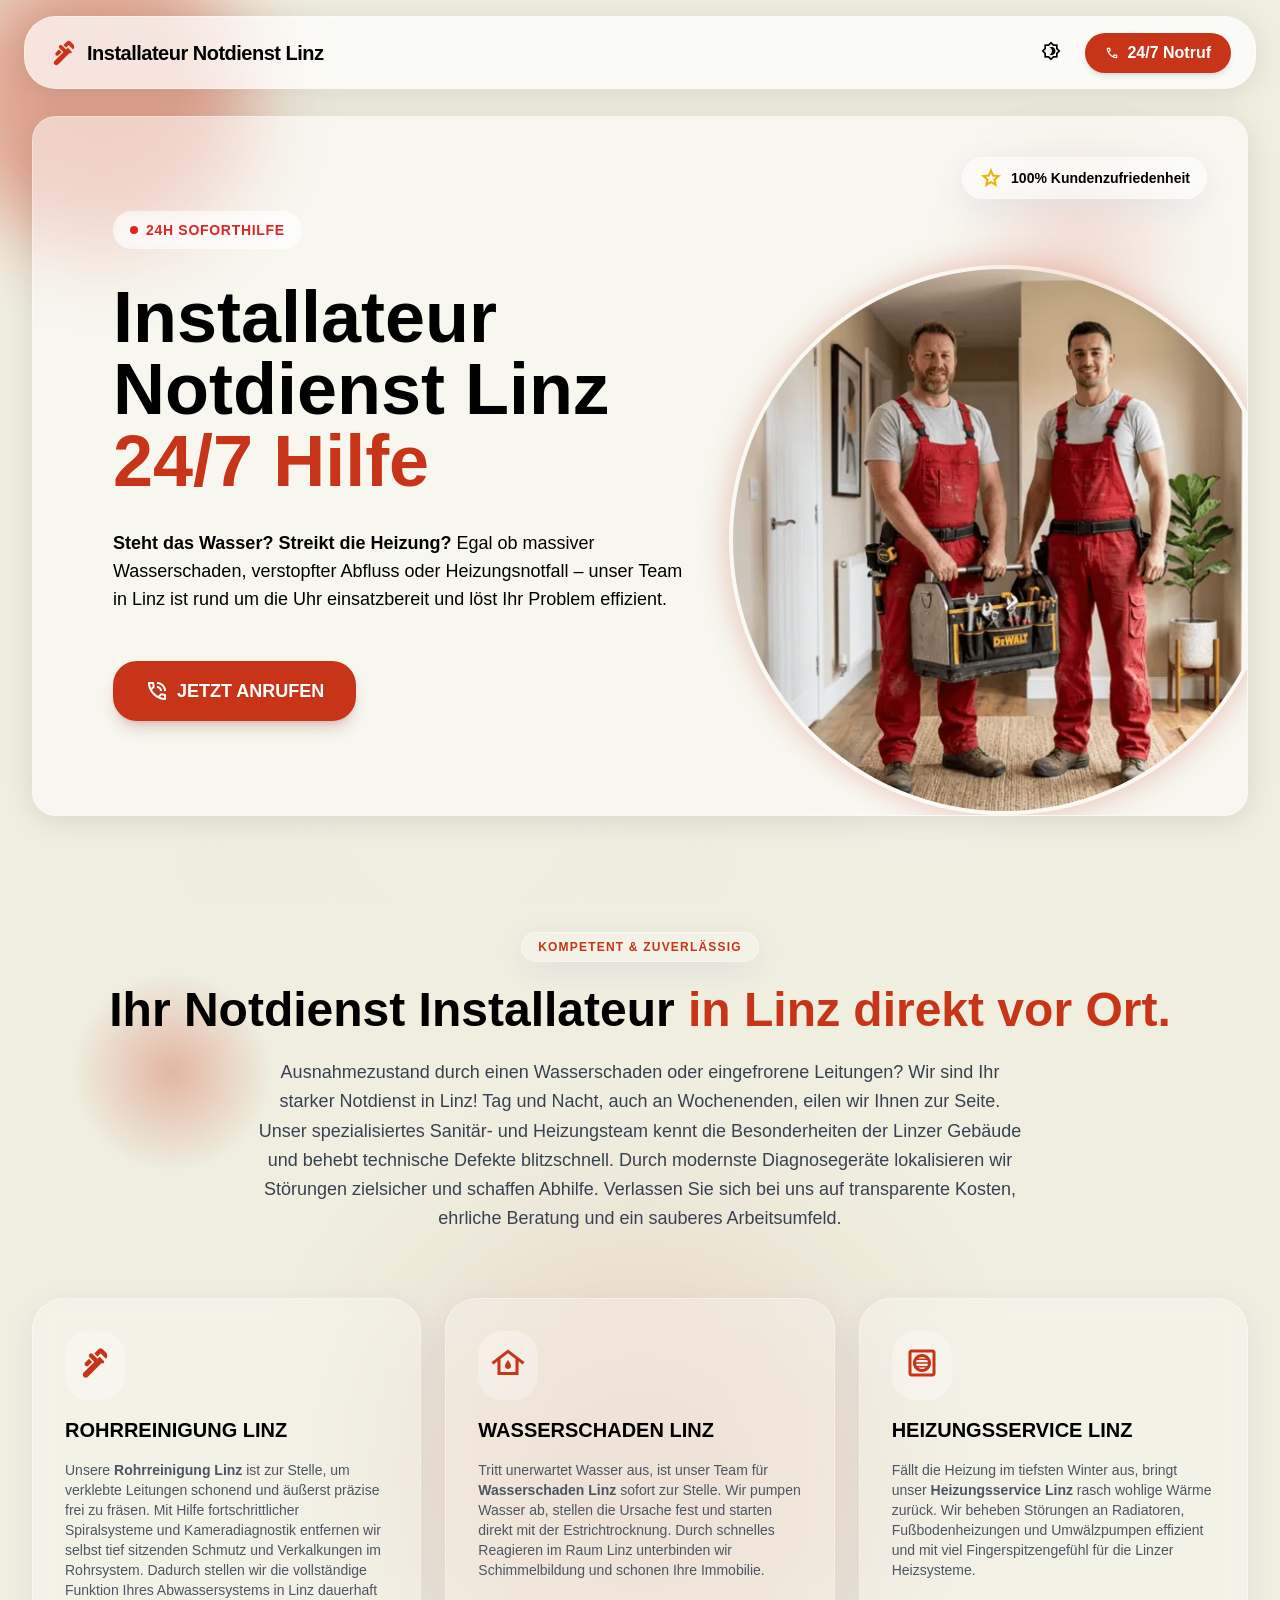
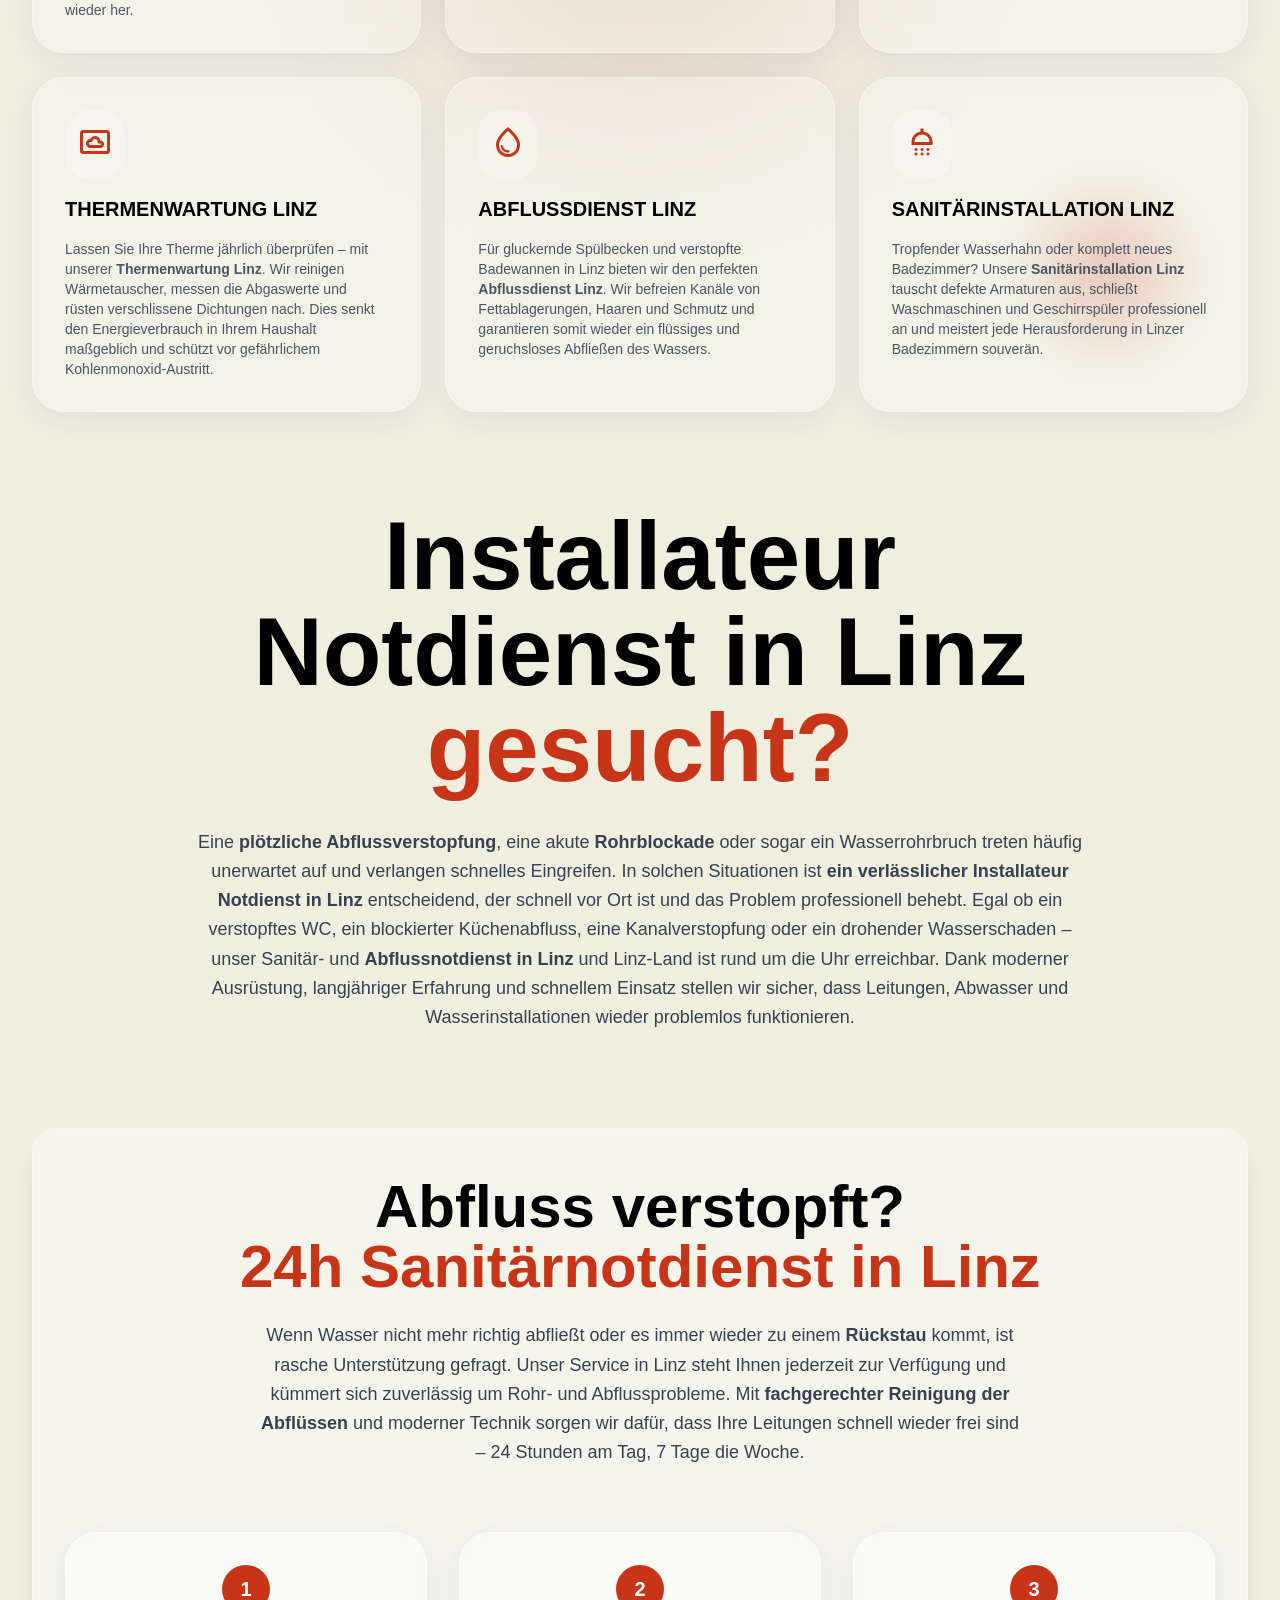
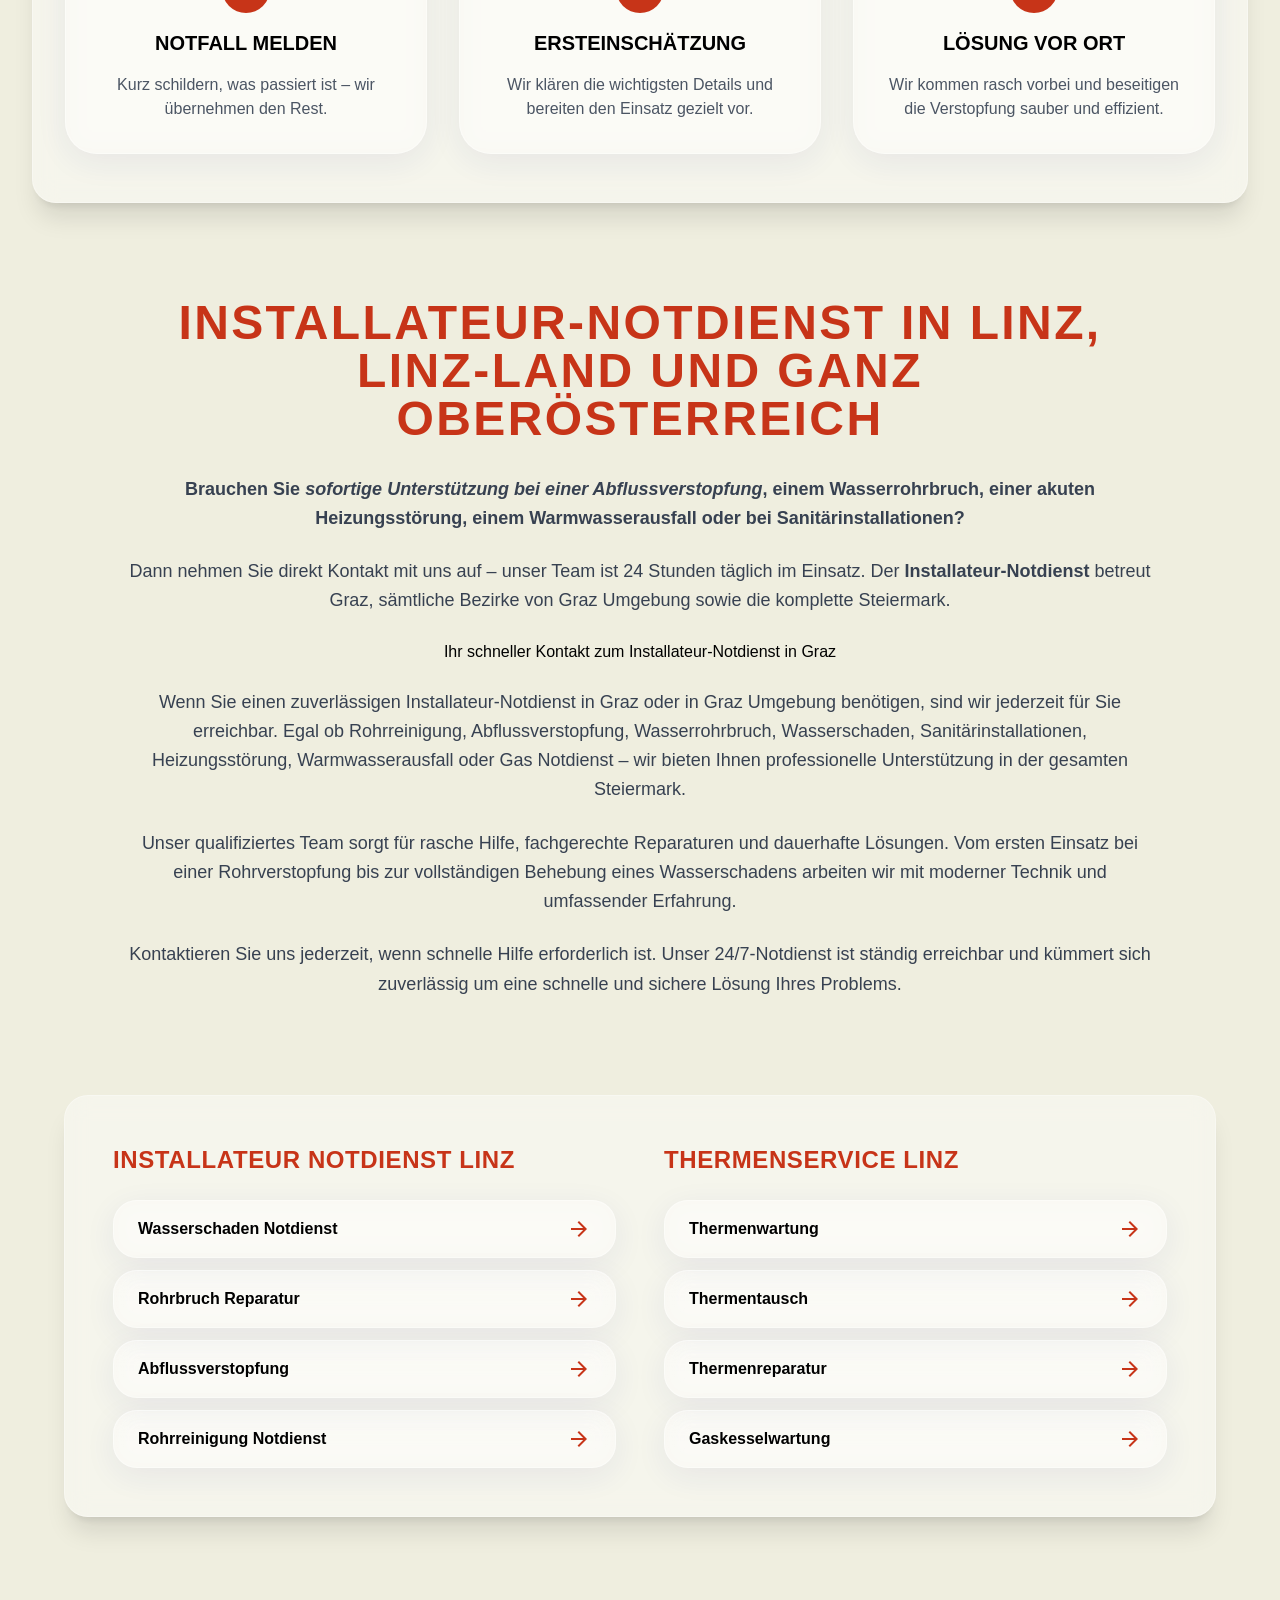
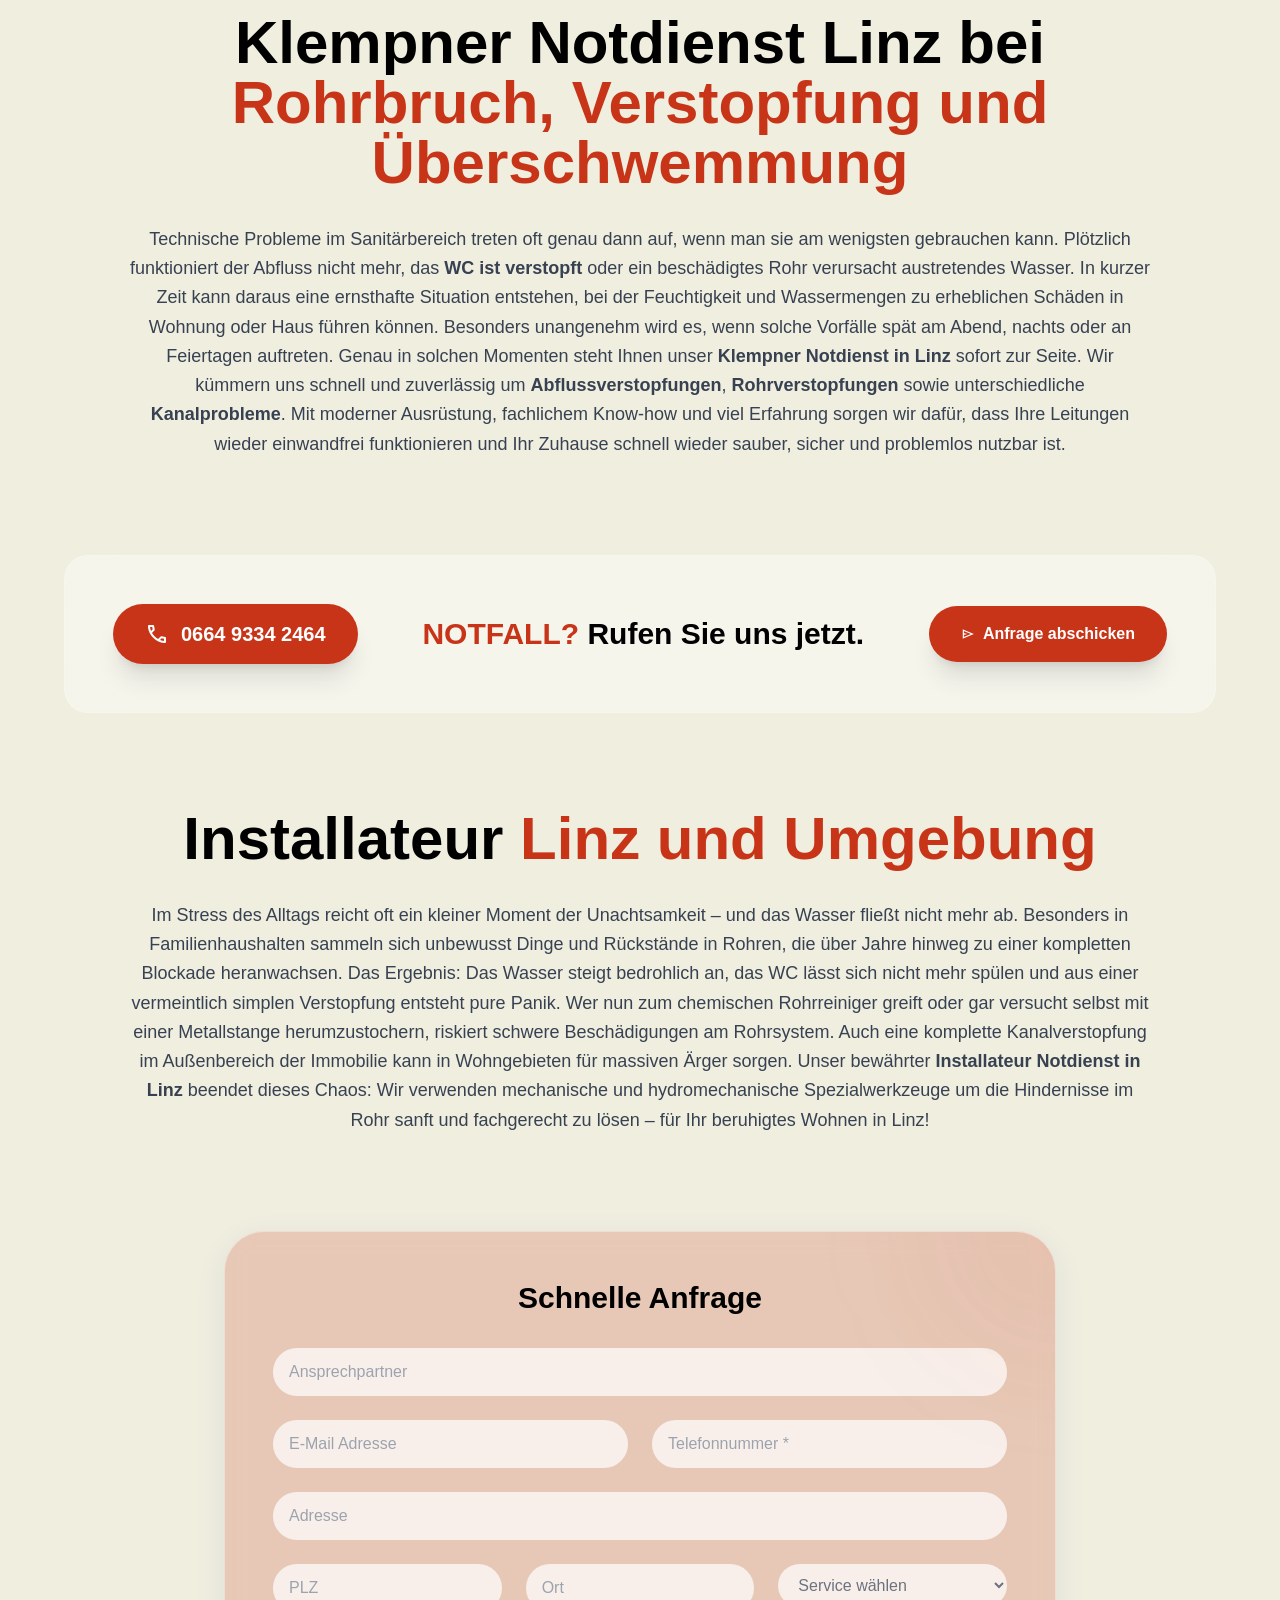
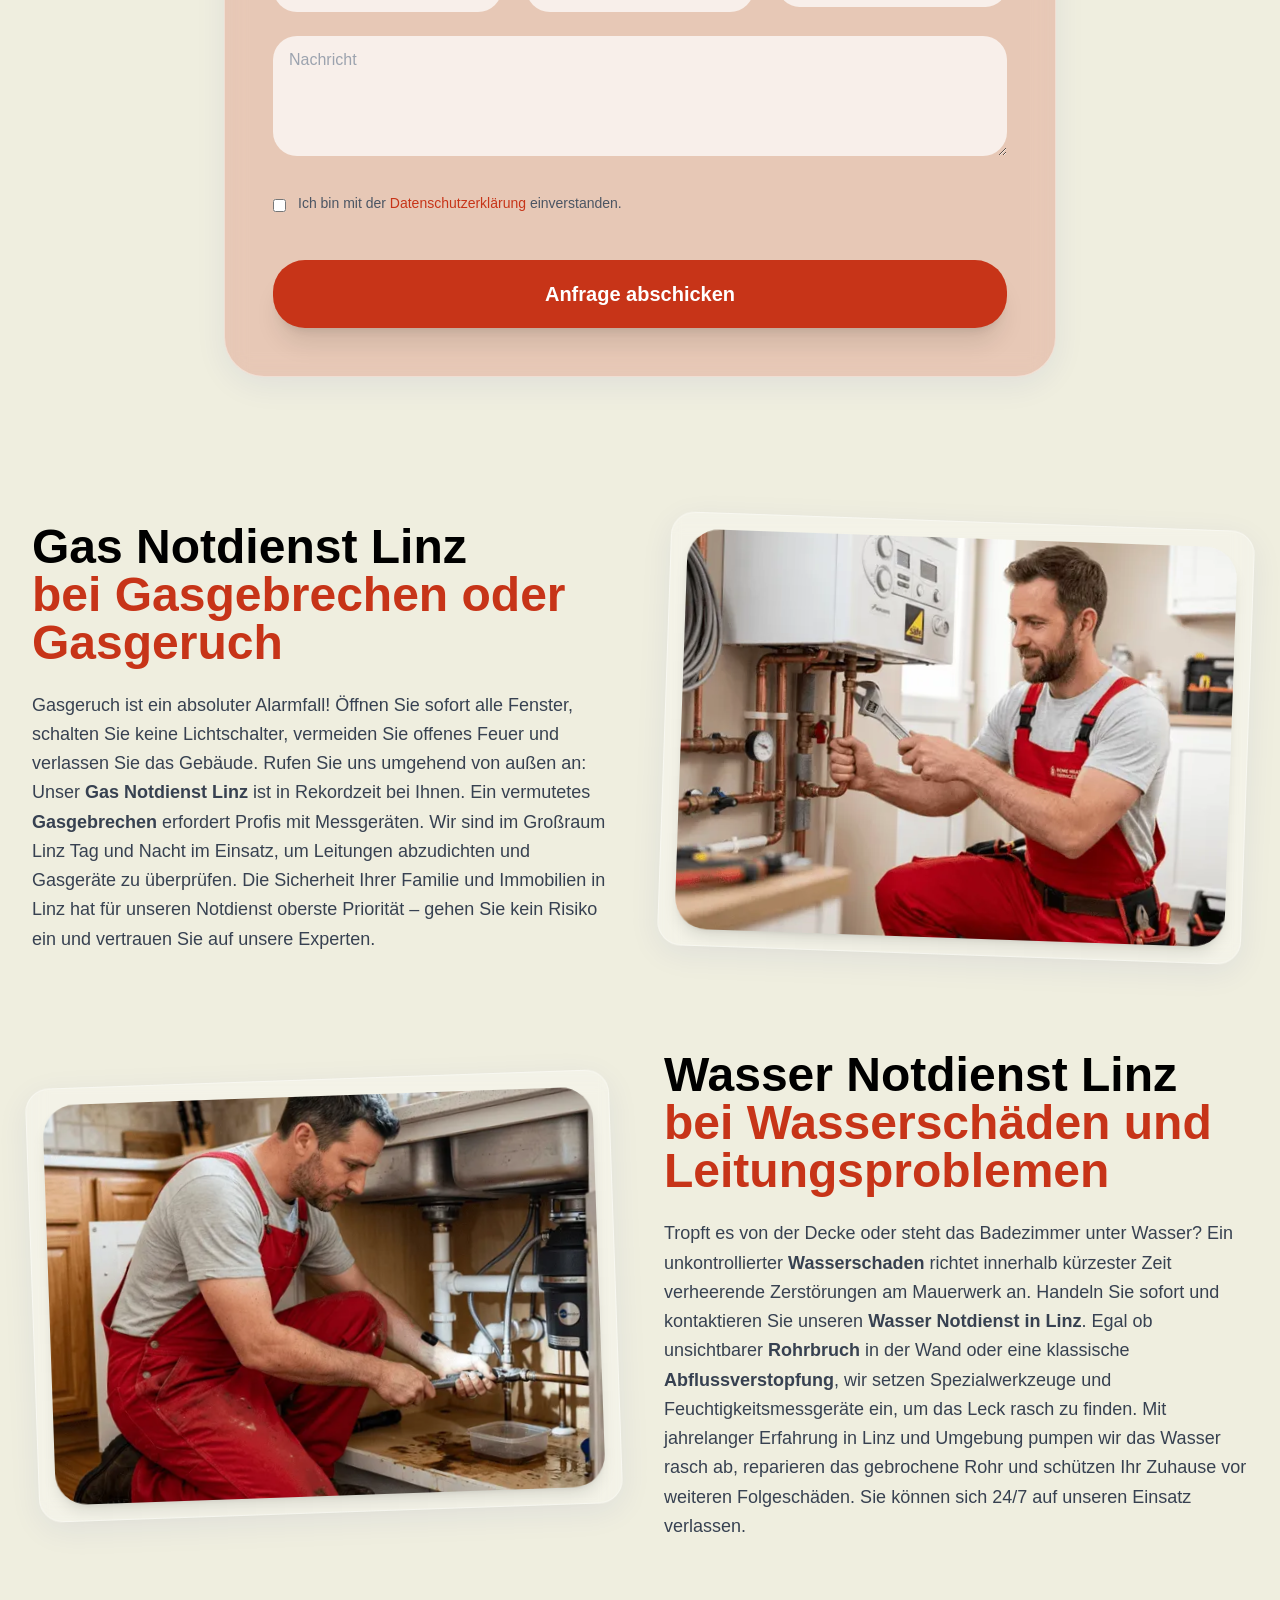
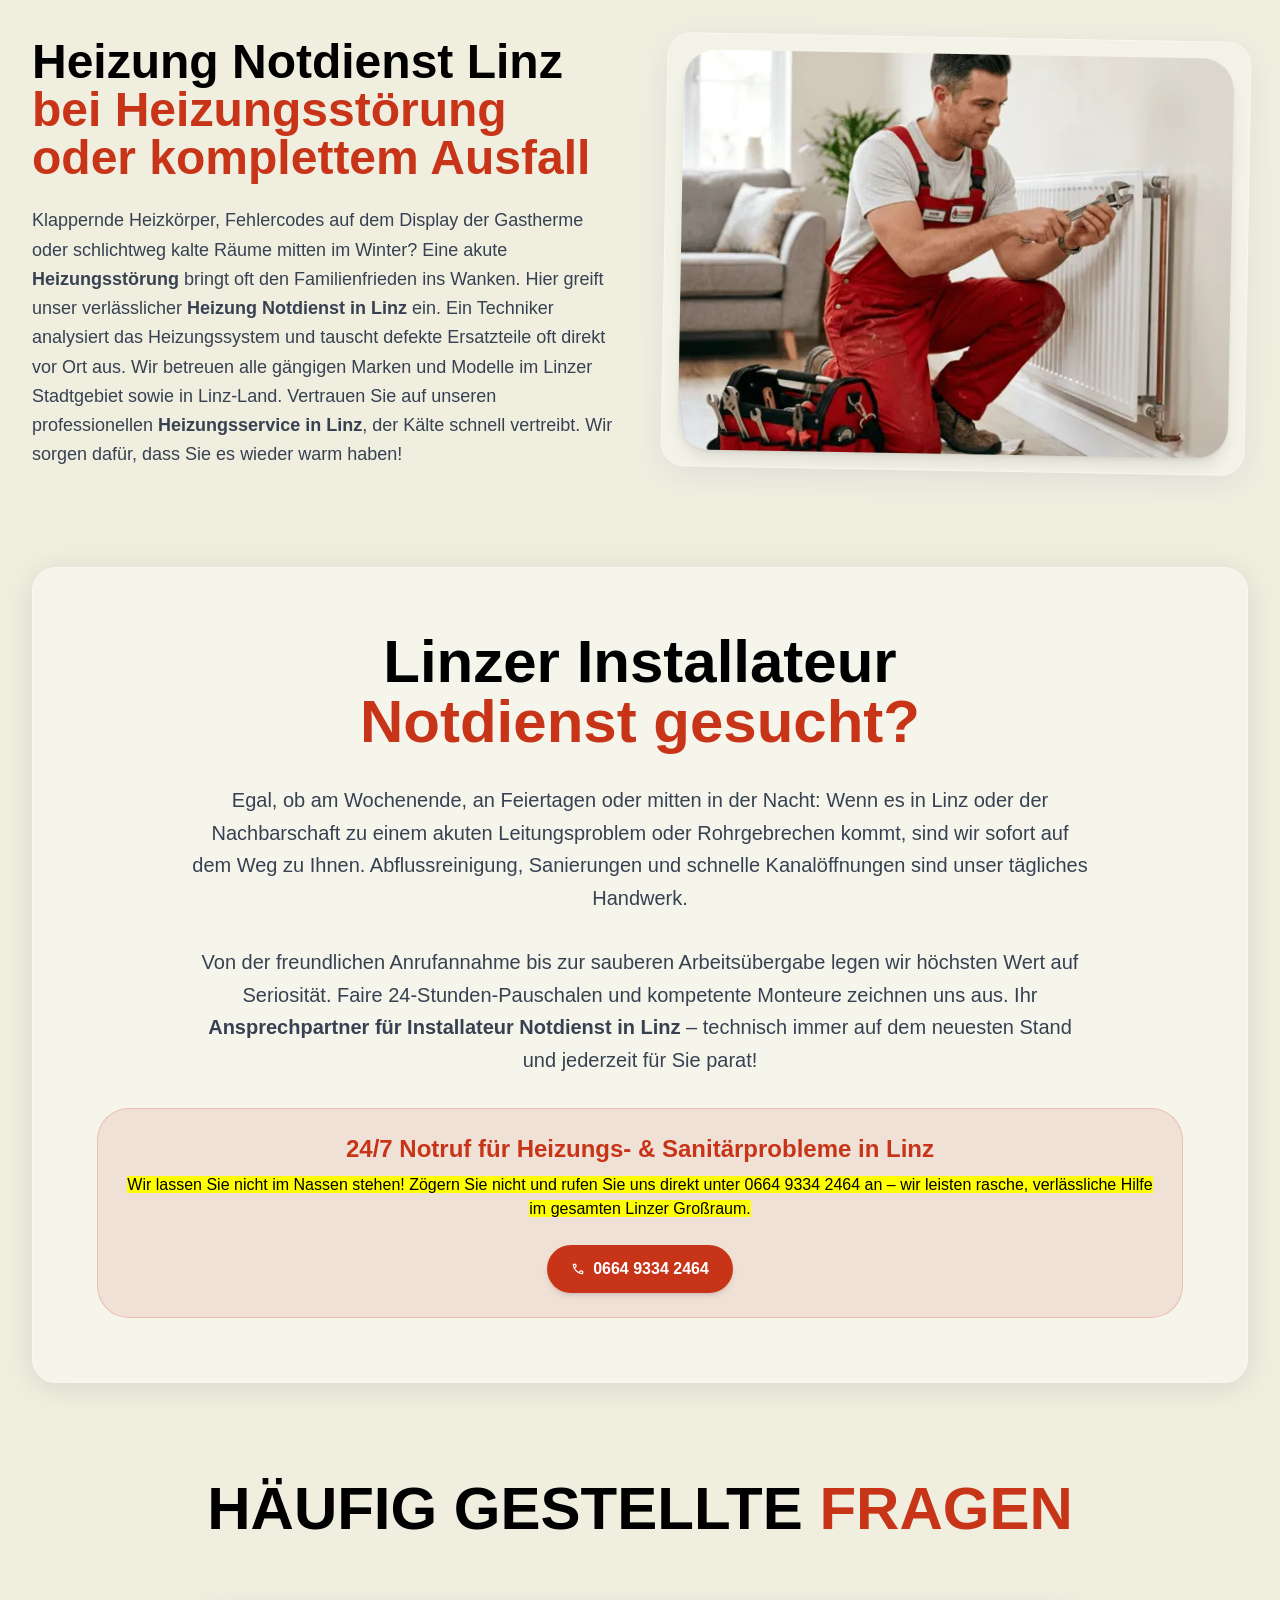
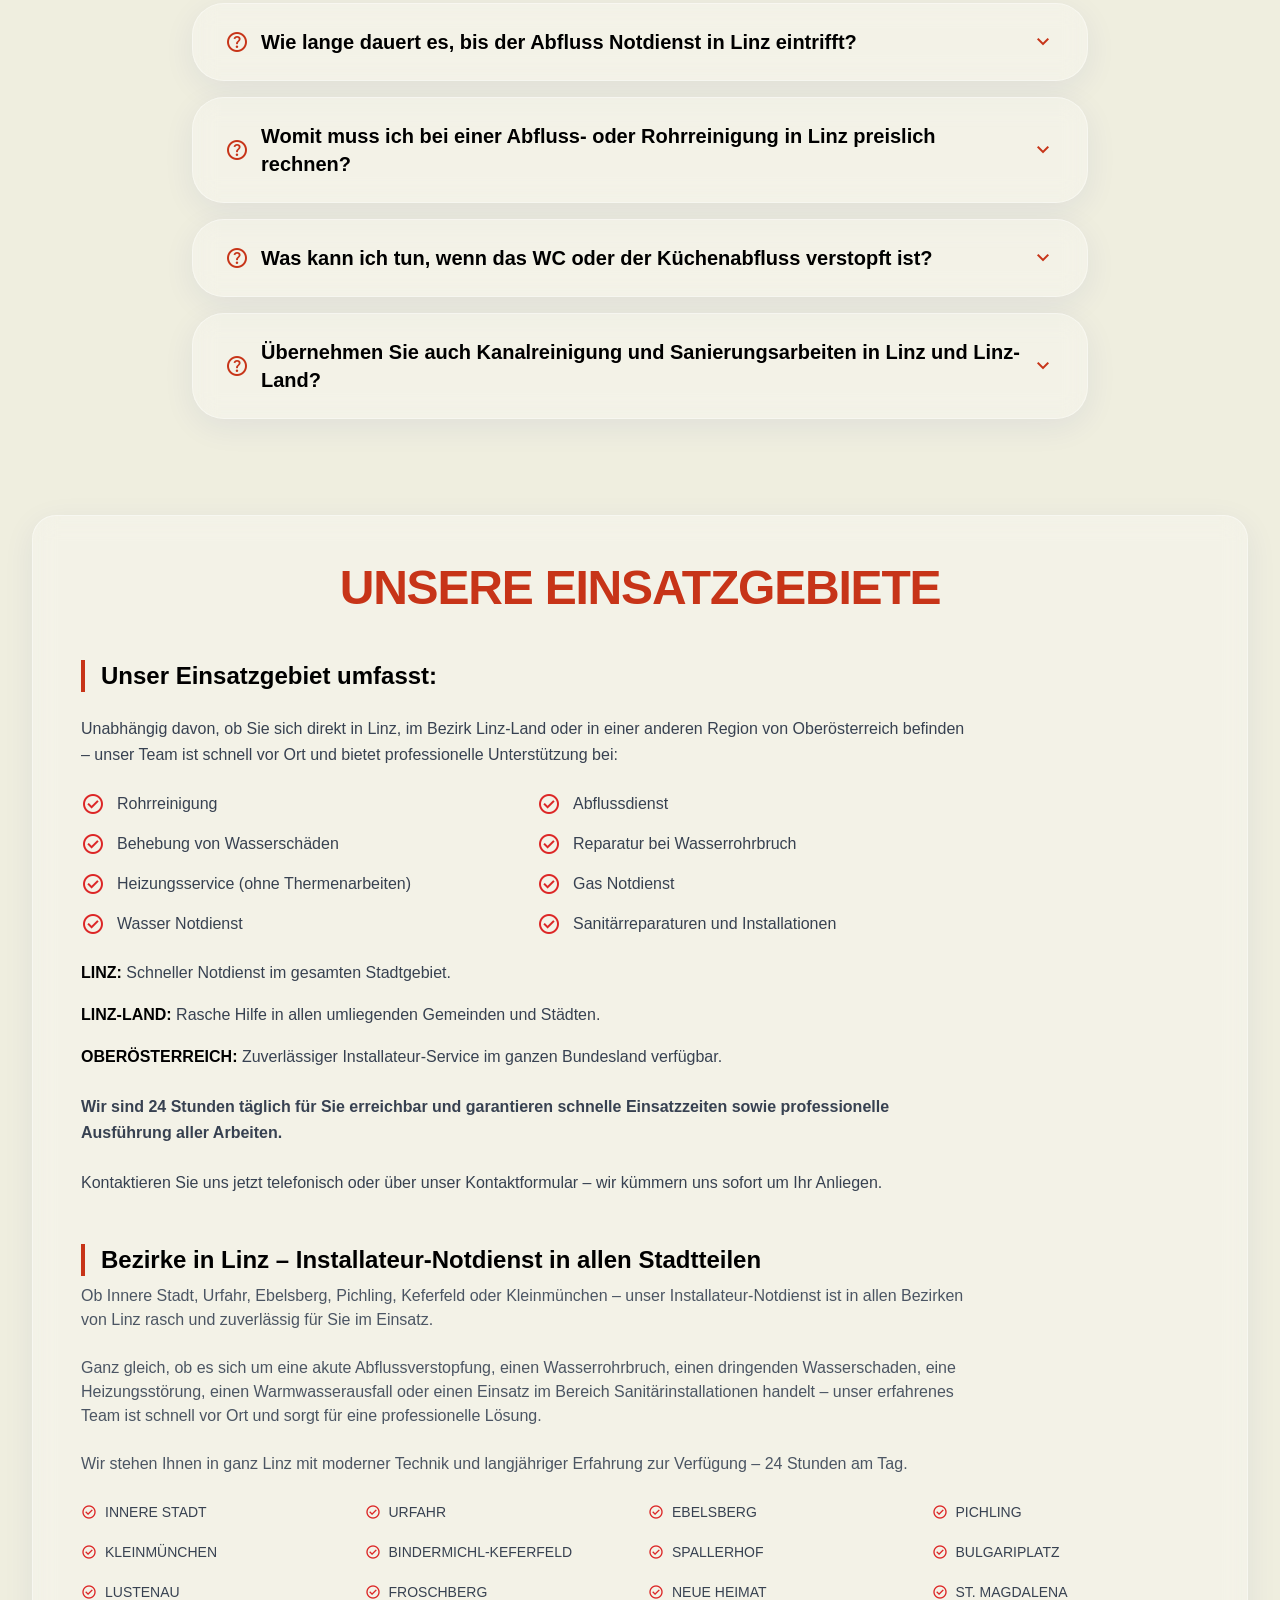
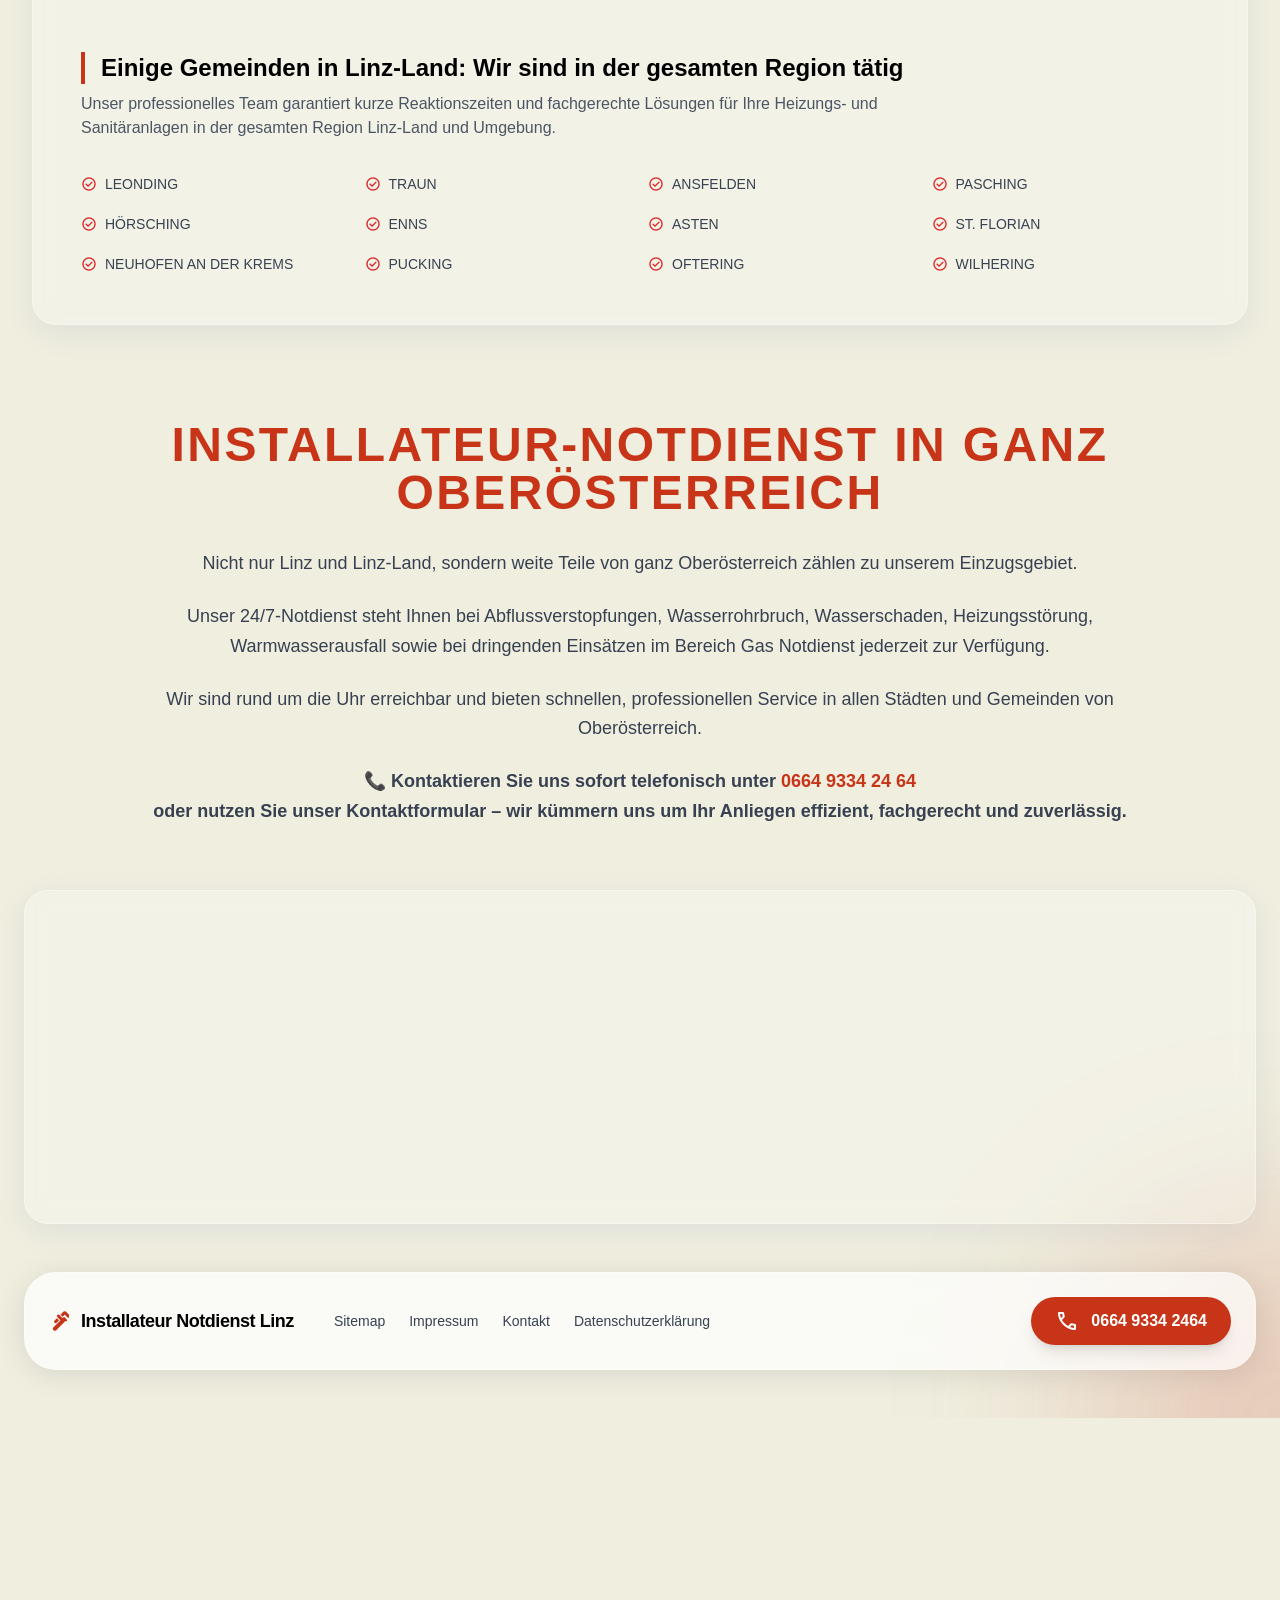
==== commit 8e7ca74d: "Update index.html" ====
--- a/index.html
+++ b/index.html
@@ -16,14 +16,14 @@
 </head>
 
 <body
-    class="bg-background-light dark:bg-background-dark font-body min-h-screen overflow-x-hidden transition-colors duration-300">
+    class="bg-background-light dark:bg-background-dark font-body min-h-screen overflow-x-hidden transition-colors duration-300 relative">
     <div class="fixed inset-0 pointer-events-none overflow-hidden">
         <div class="floating-shape shape-1"></div>
         <div class="floating-shape shape-2"></div>
         <div class="floating-shape shape-3"></div>
         <div class="floating-shape shape-4"></div>
     </div>
-    <nav class="fixed w-full z-50 top-0 left-0 px-4 sm:px-6 py-4 relative">
+    <nav class="fixed w-full z-50 top-0 left-0 px-4 sm:px-6 py-4">
         <div
             class="max-w-7xl mx-auto glass-panel bg-glass-light/70 dark:bg-glass-dark/70 rounded-2xl flex flex-col sm:flex-row justify-between items-center px-4 sm:px-6 py-3 gap-3 sm:gap-0">
             <div class="flex justify-between items-center w-full sm:w-auto">
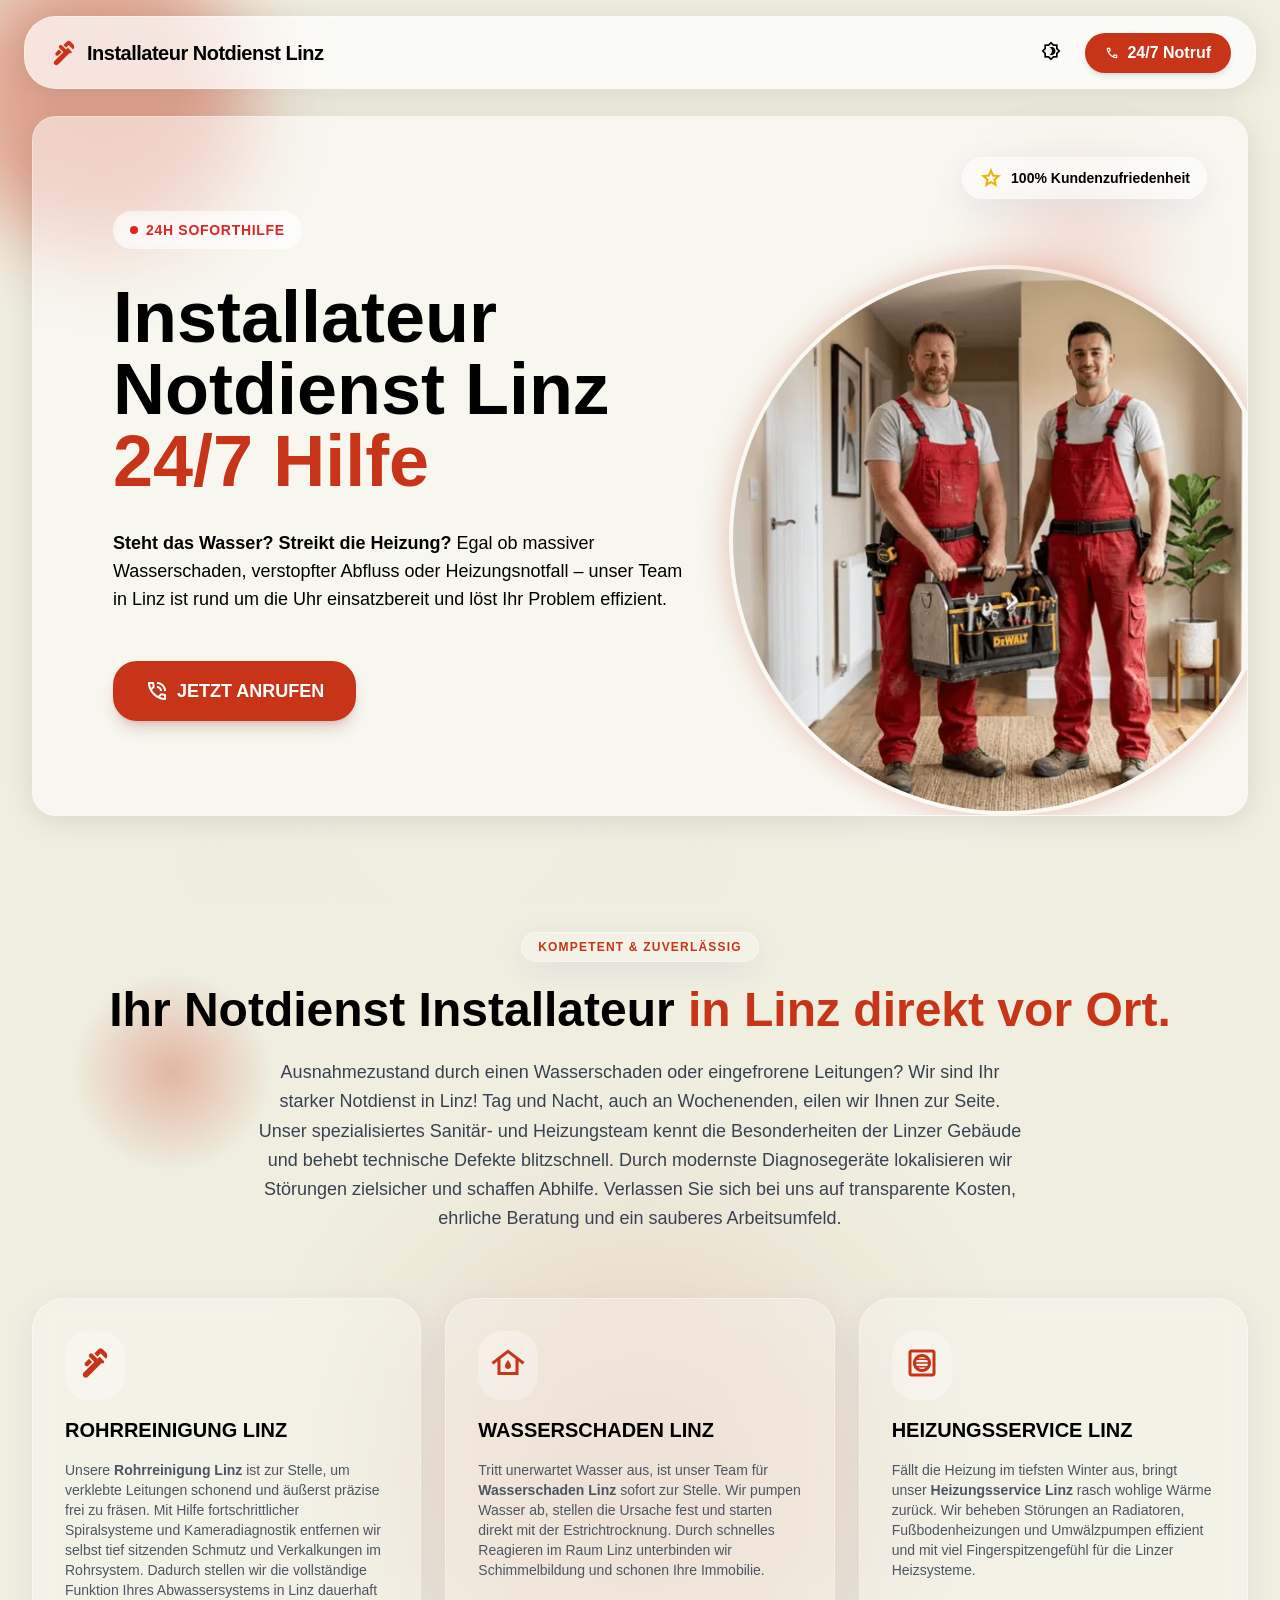
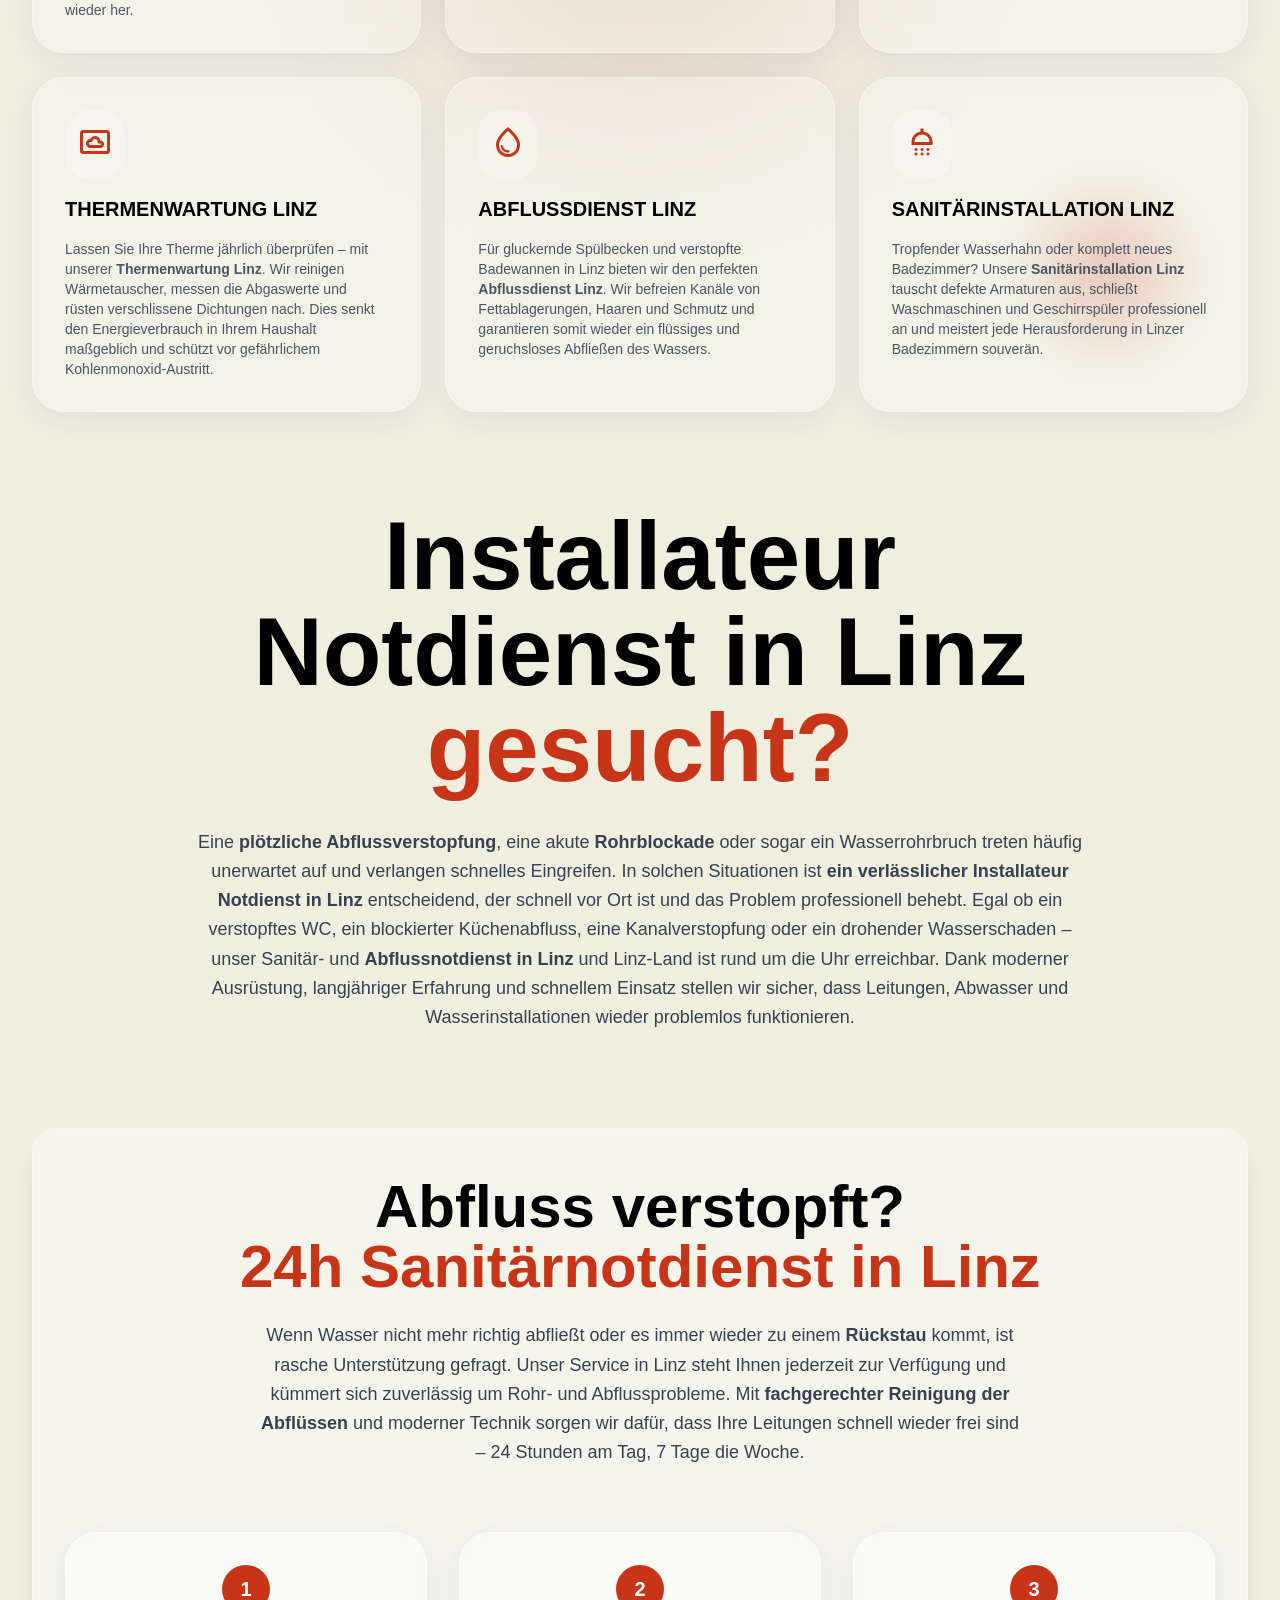
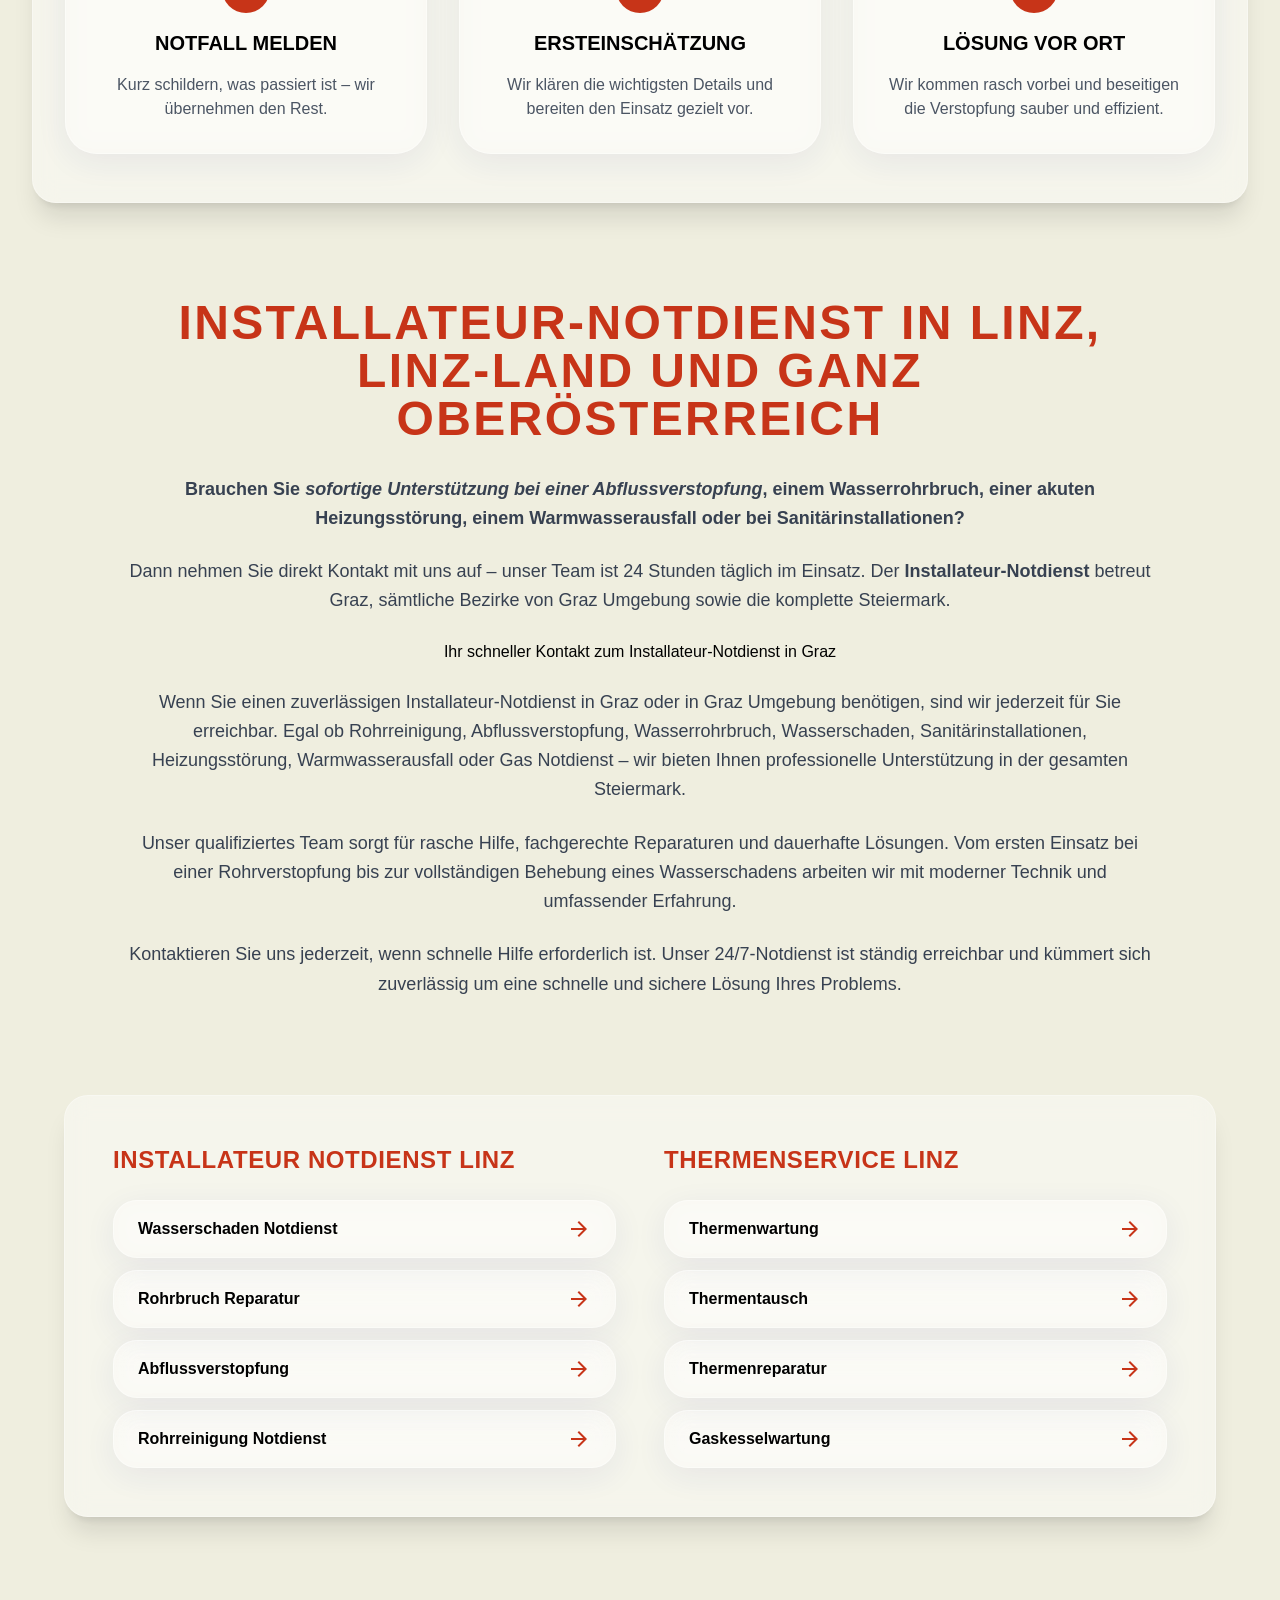
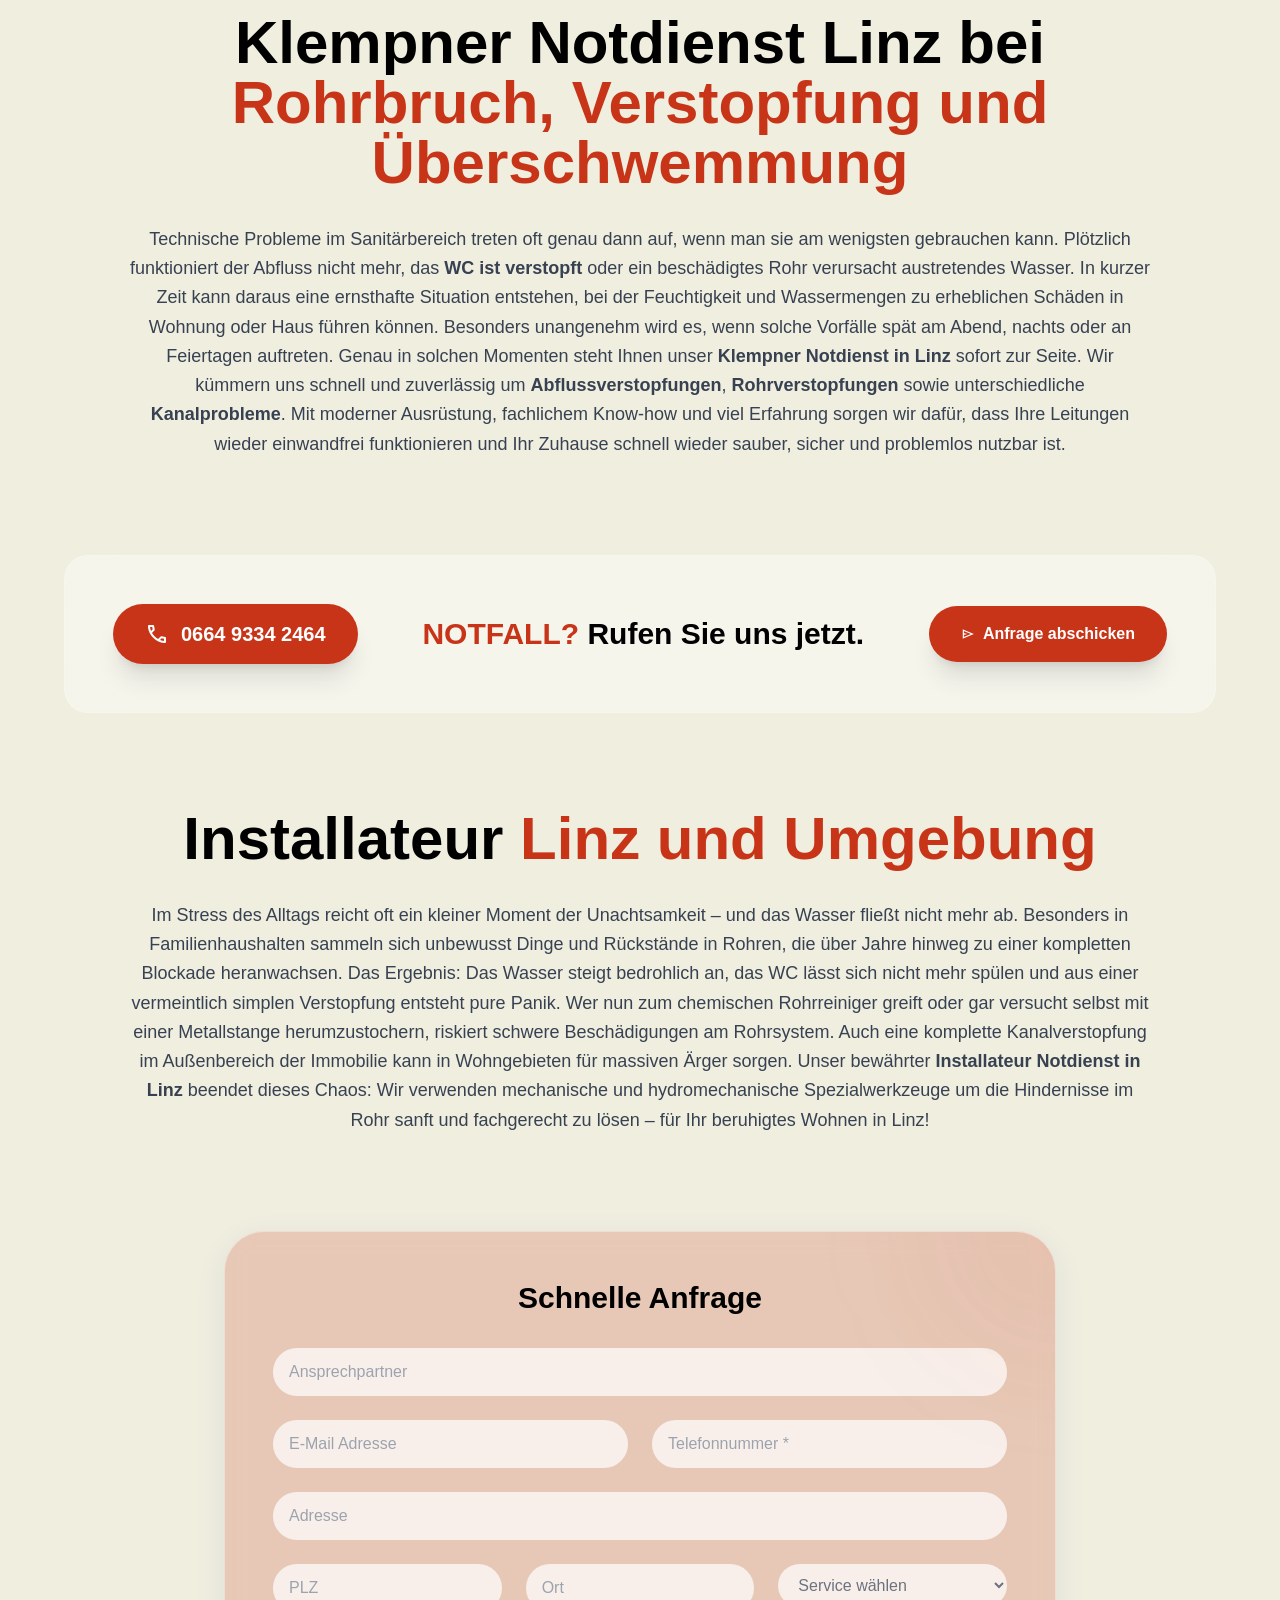
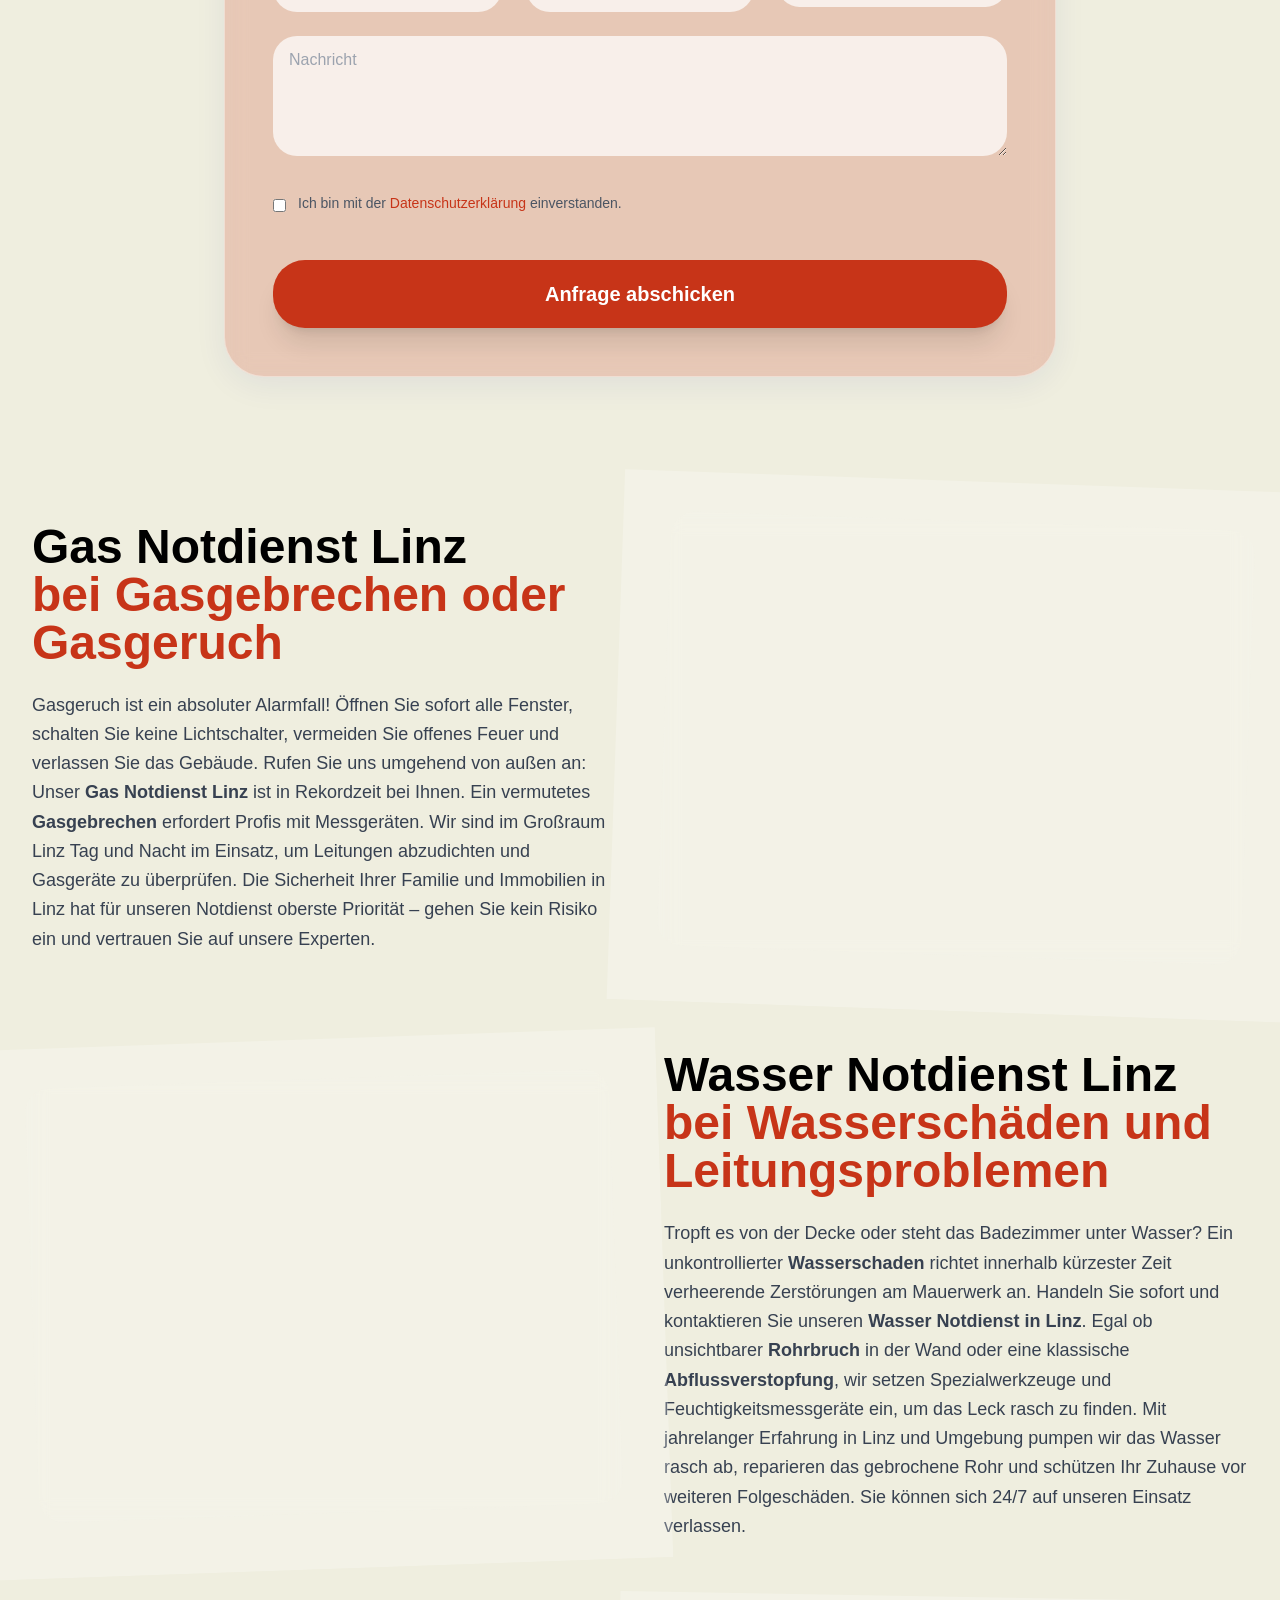
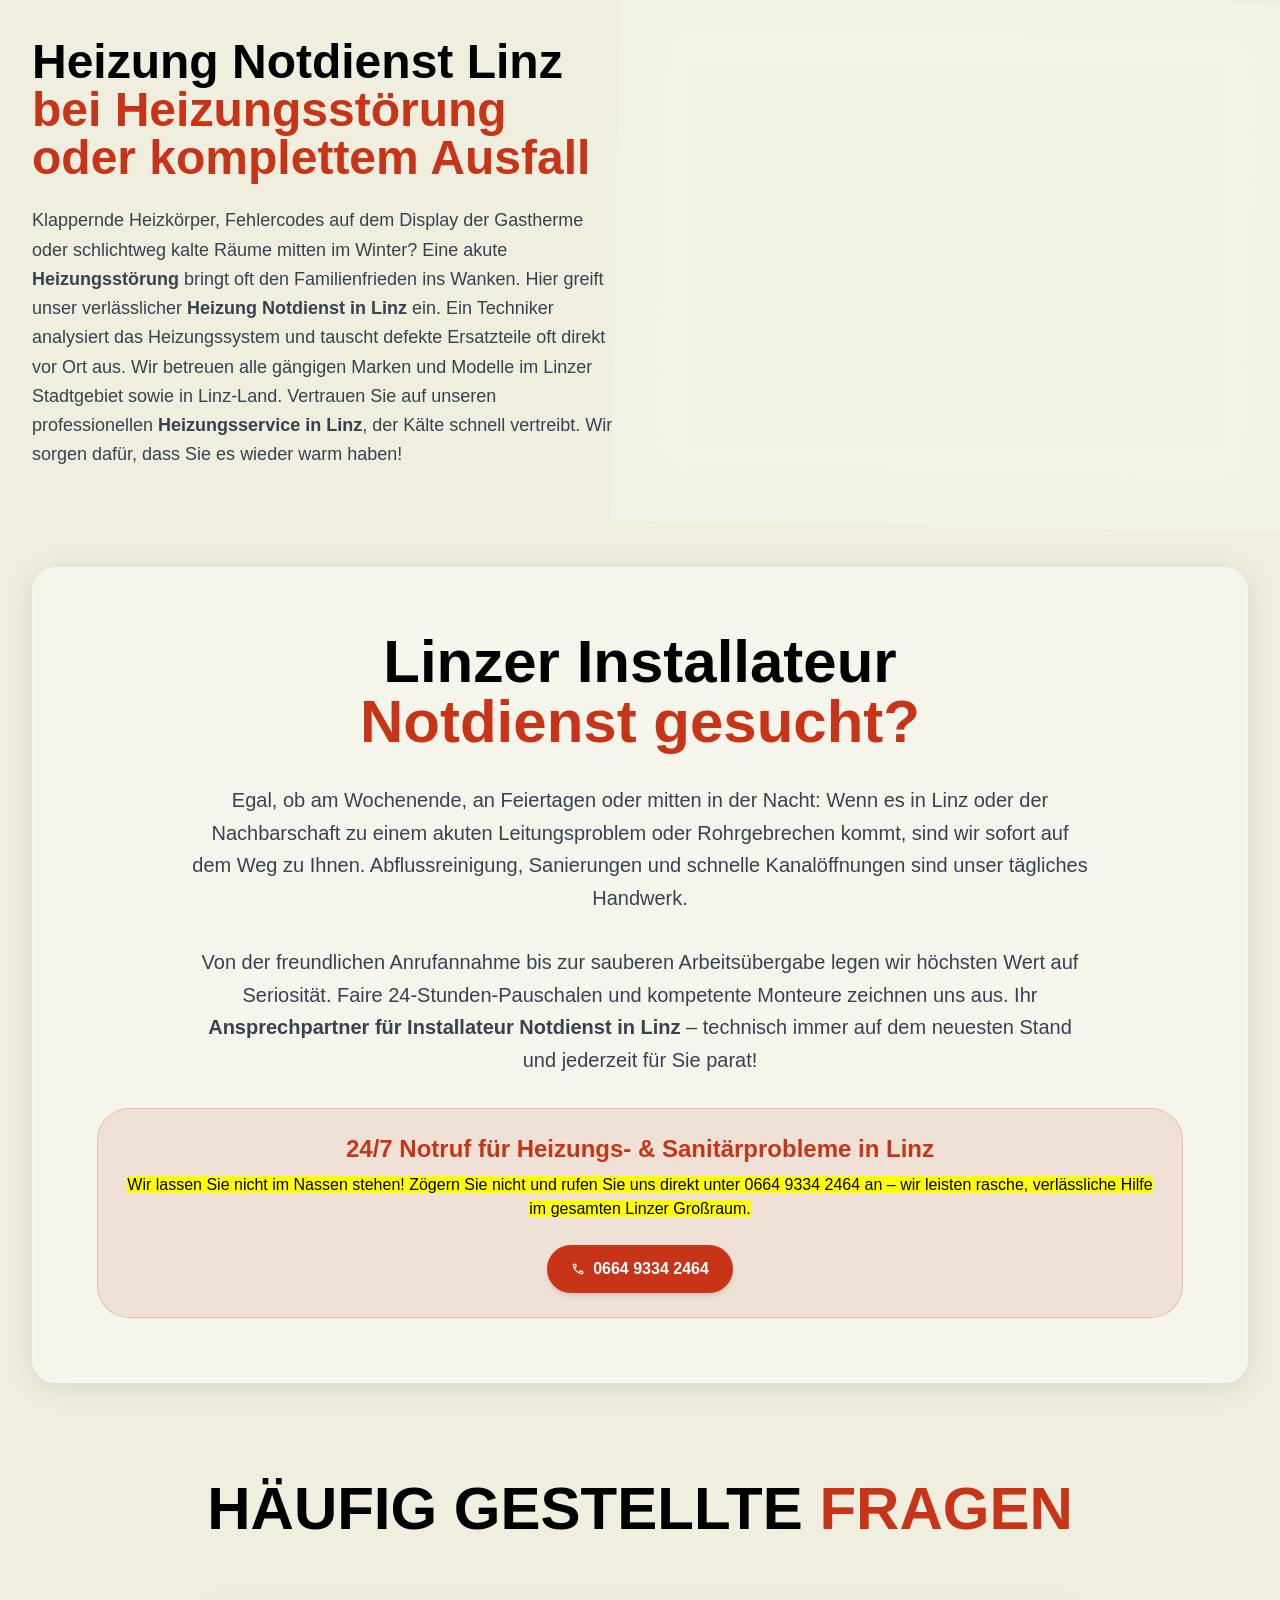
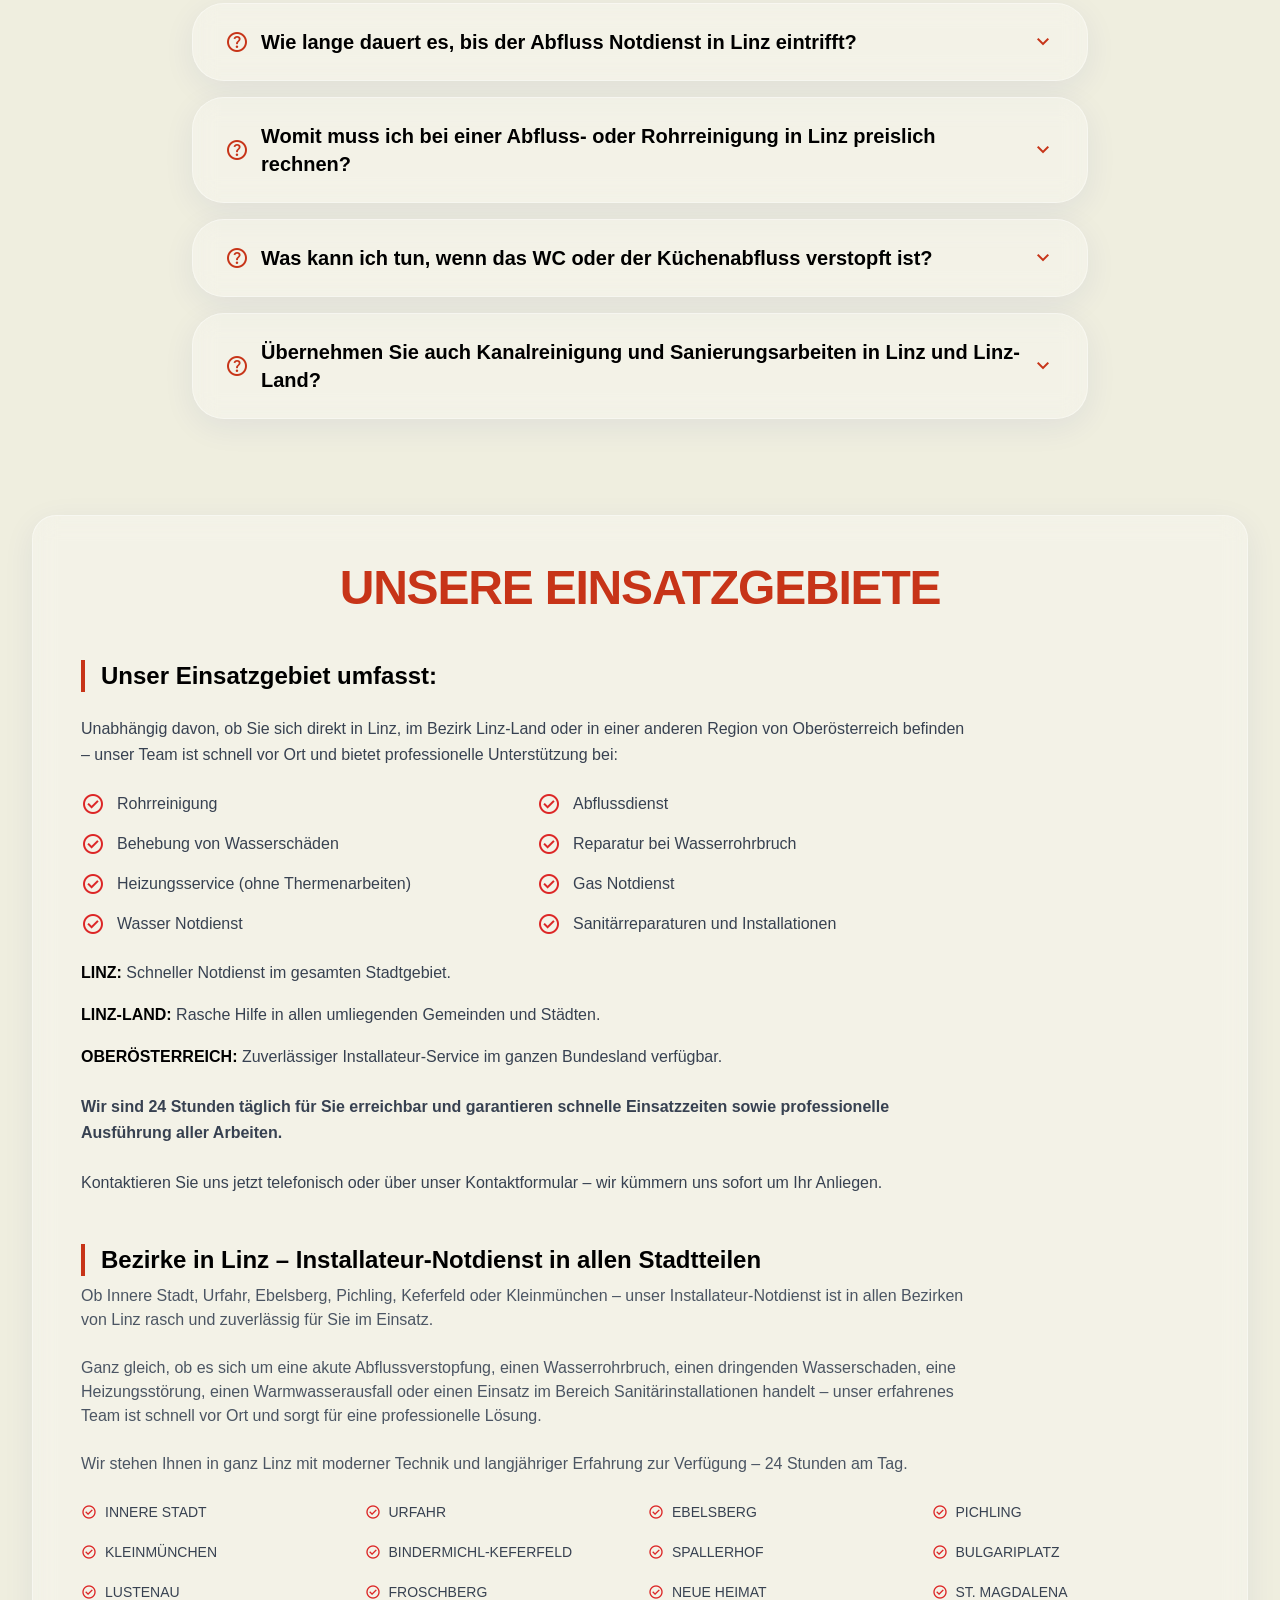
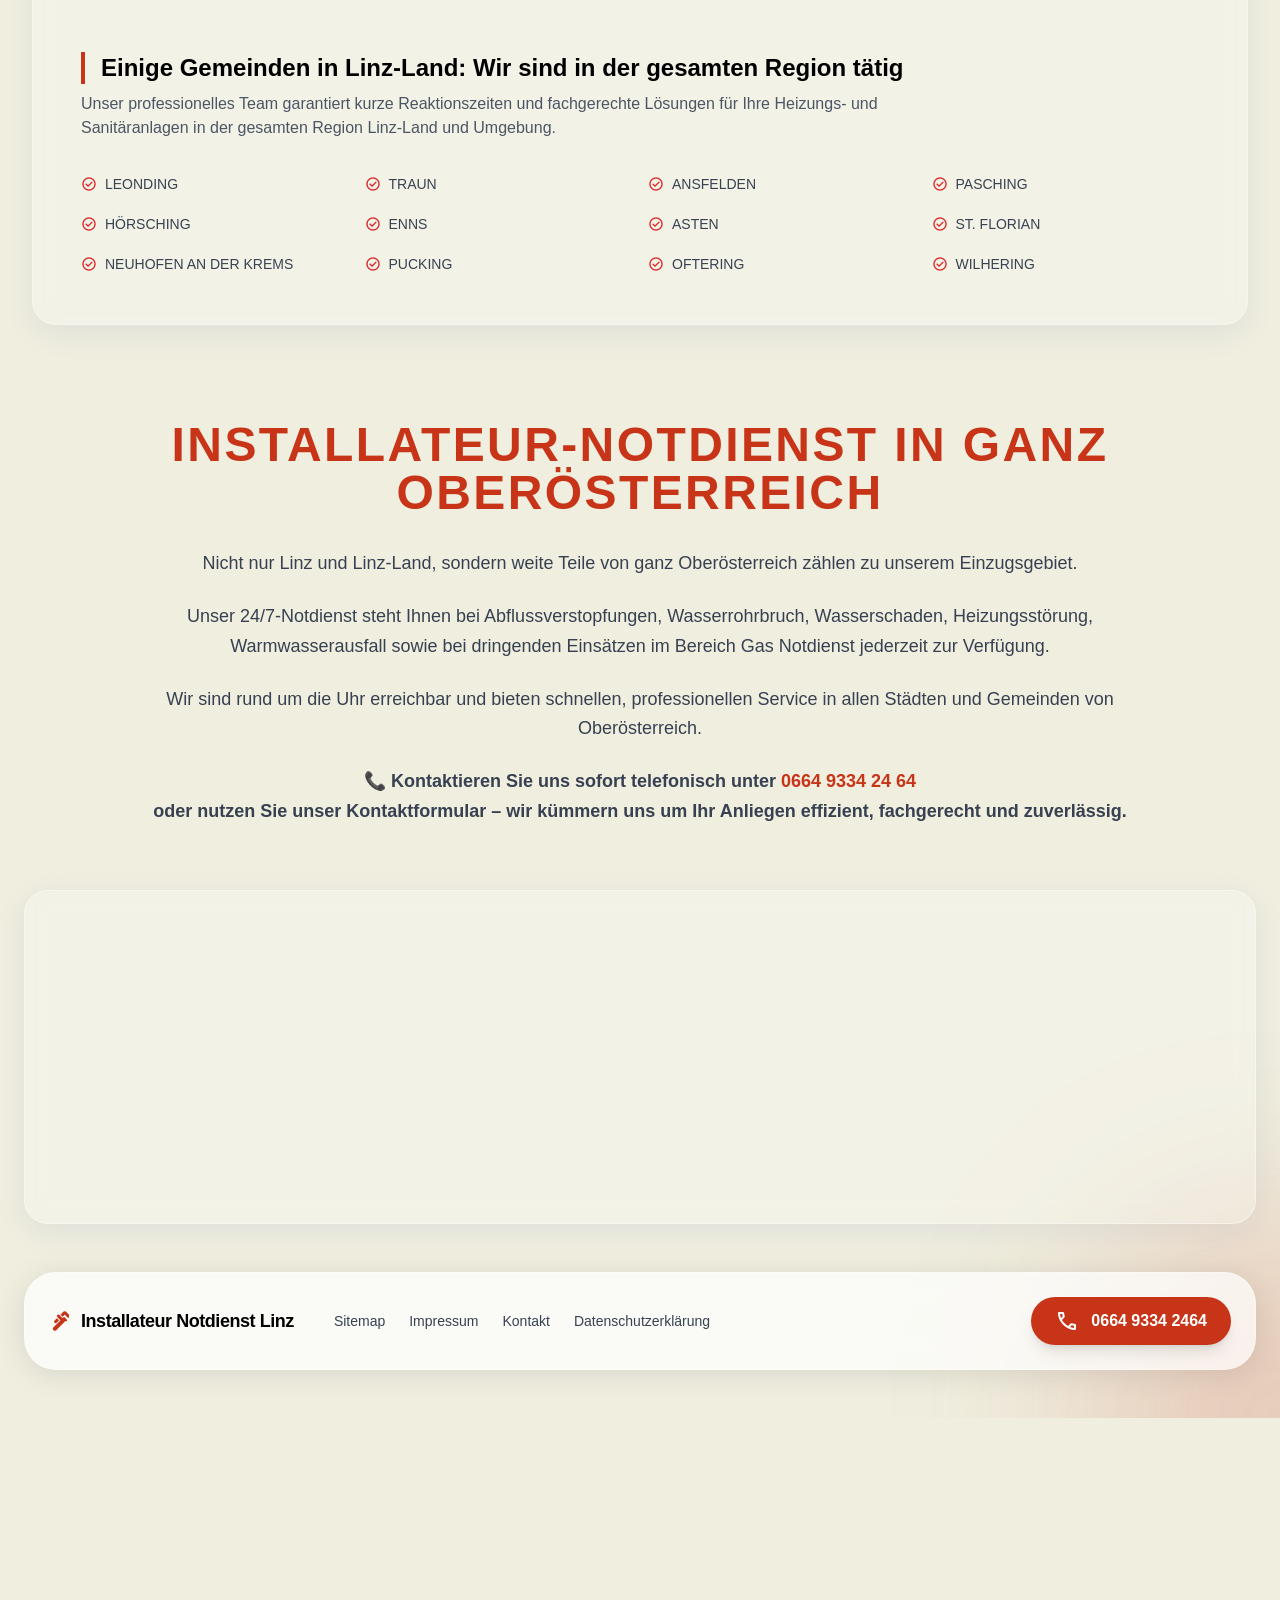
==== commit bdd506a7: "update for scrolling issue" ====
--- a/index.html
+++ b/index.html
@@ -1052,7 +1052,7 @@
         </div>
     </section>
 
-    <footer class=" z-10 px-6 pb-12">
+    <footer class=" z-10 px-6 pb-12 relative">
         <div class="max-w-7xl mx-auto mb-12">
             <div
                 class="glass-card bg-white/40 backdrop-blur-md border border-white/30 rounded-3xl p-4 shadow-xl overflow-hidden">
--- a/assets/styles2.css
+++ b/assets/styles2.css
@@ -159,4 +159,21 @@
 .border-green-300 {
     --tw-border-opacity: 1;
     border-color: rgb(134 239 172 / var(--tw-border-opacity, 1));
+}
+
+body {
+    overflow-x: hidden;
+    overflow-y: hidden;
+}
+
+
+@media (max-width: 640px) {
+    .header {
+        padding-left: 16px;
+        padding-right: 16px;
+    }
+    .hero-image {
+        max-width: 100%;
+        height: auto;
+    }
 }
--- a/assets/styles2.css
+++ b/assets/styles2.css
@@ -159,4 +159,21 @@
 .border-green-300 {
     --tw-border-opacity: 1;
     border-color: rgb(134 239 172 / var(--tw-border-opacity, 1));
+}
+
+body {
+    overflow-x: hidden;
+    overflow-y: hidden;
+}
+
+
+@media (max-width: 640px) {
+    .header {
+        padding-left: 16px;
+        padding-right: 16px;
+    }
+    .hero-image {
+        max-width: 100%;
+        height: auto;
+    }
 }
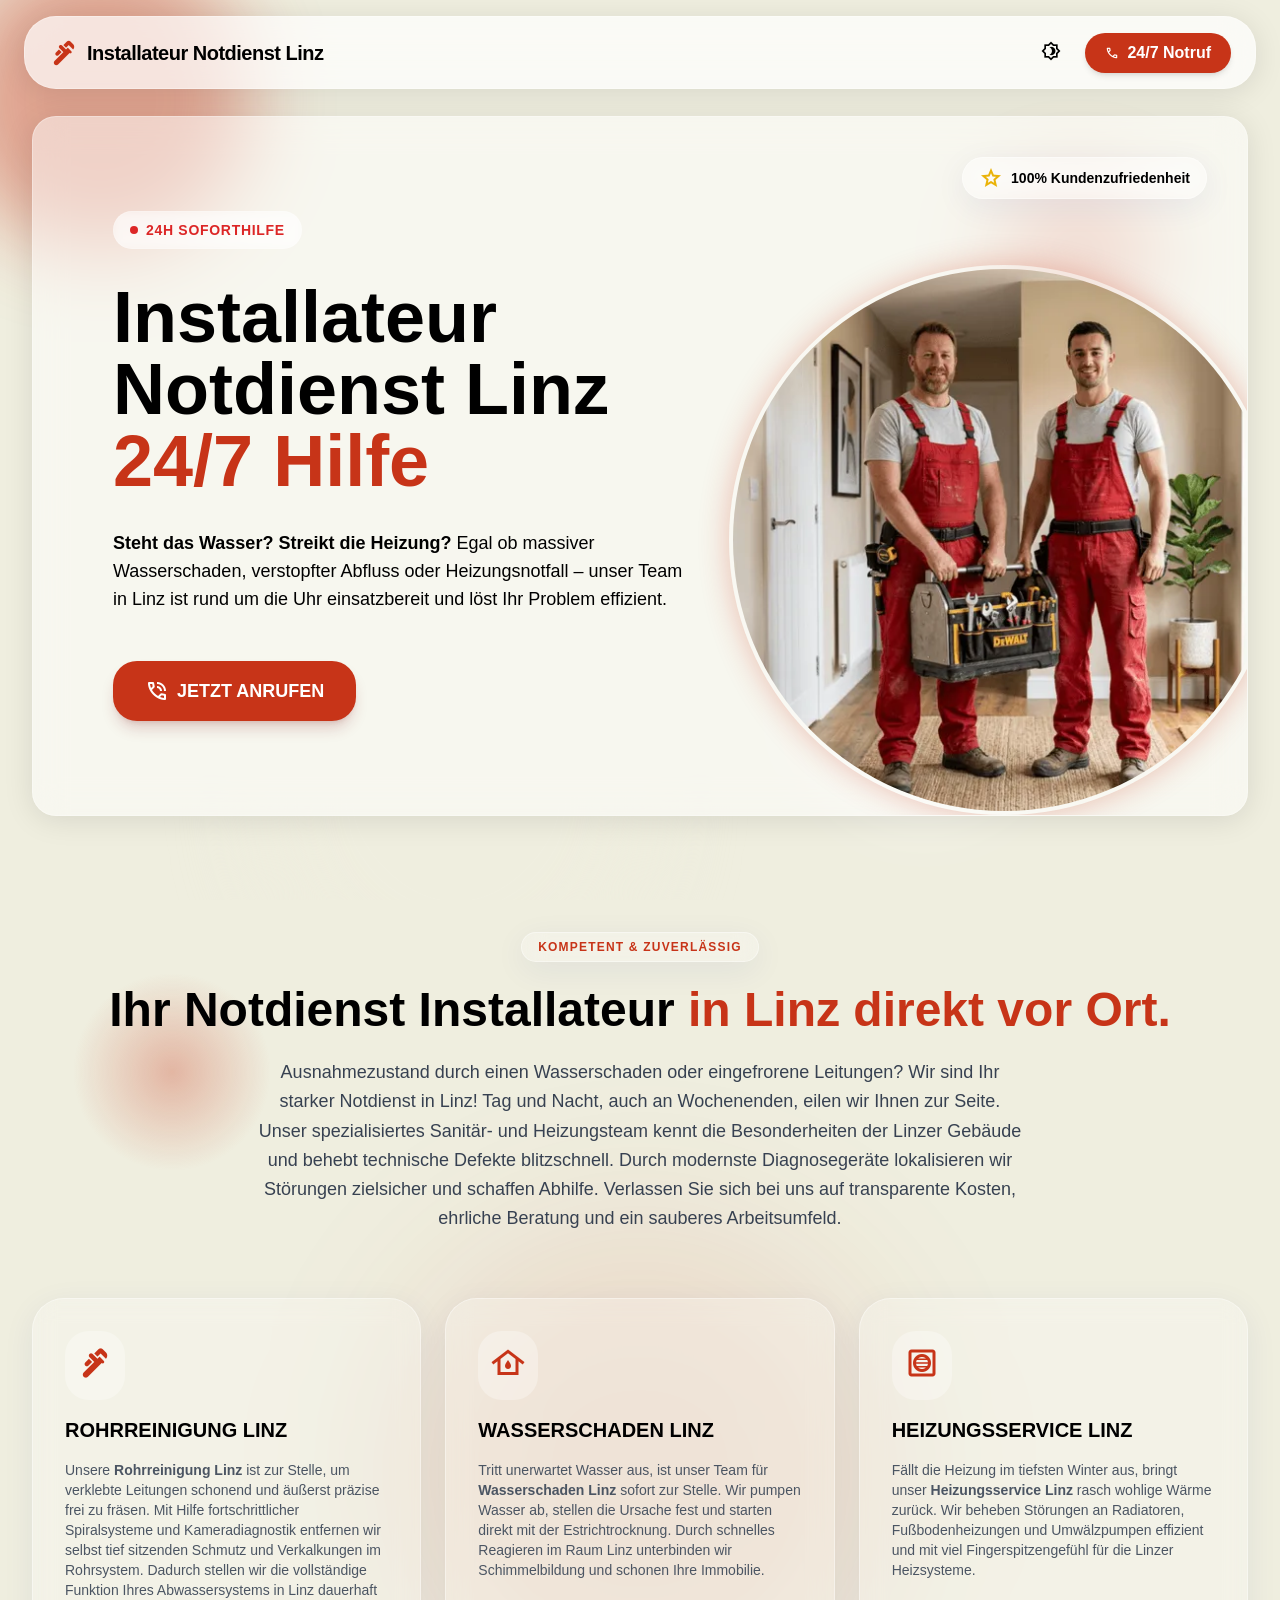
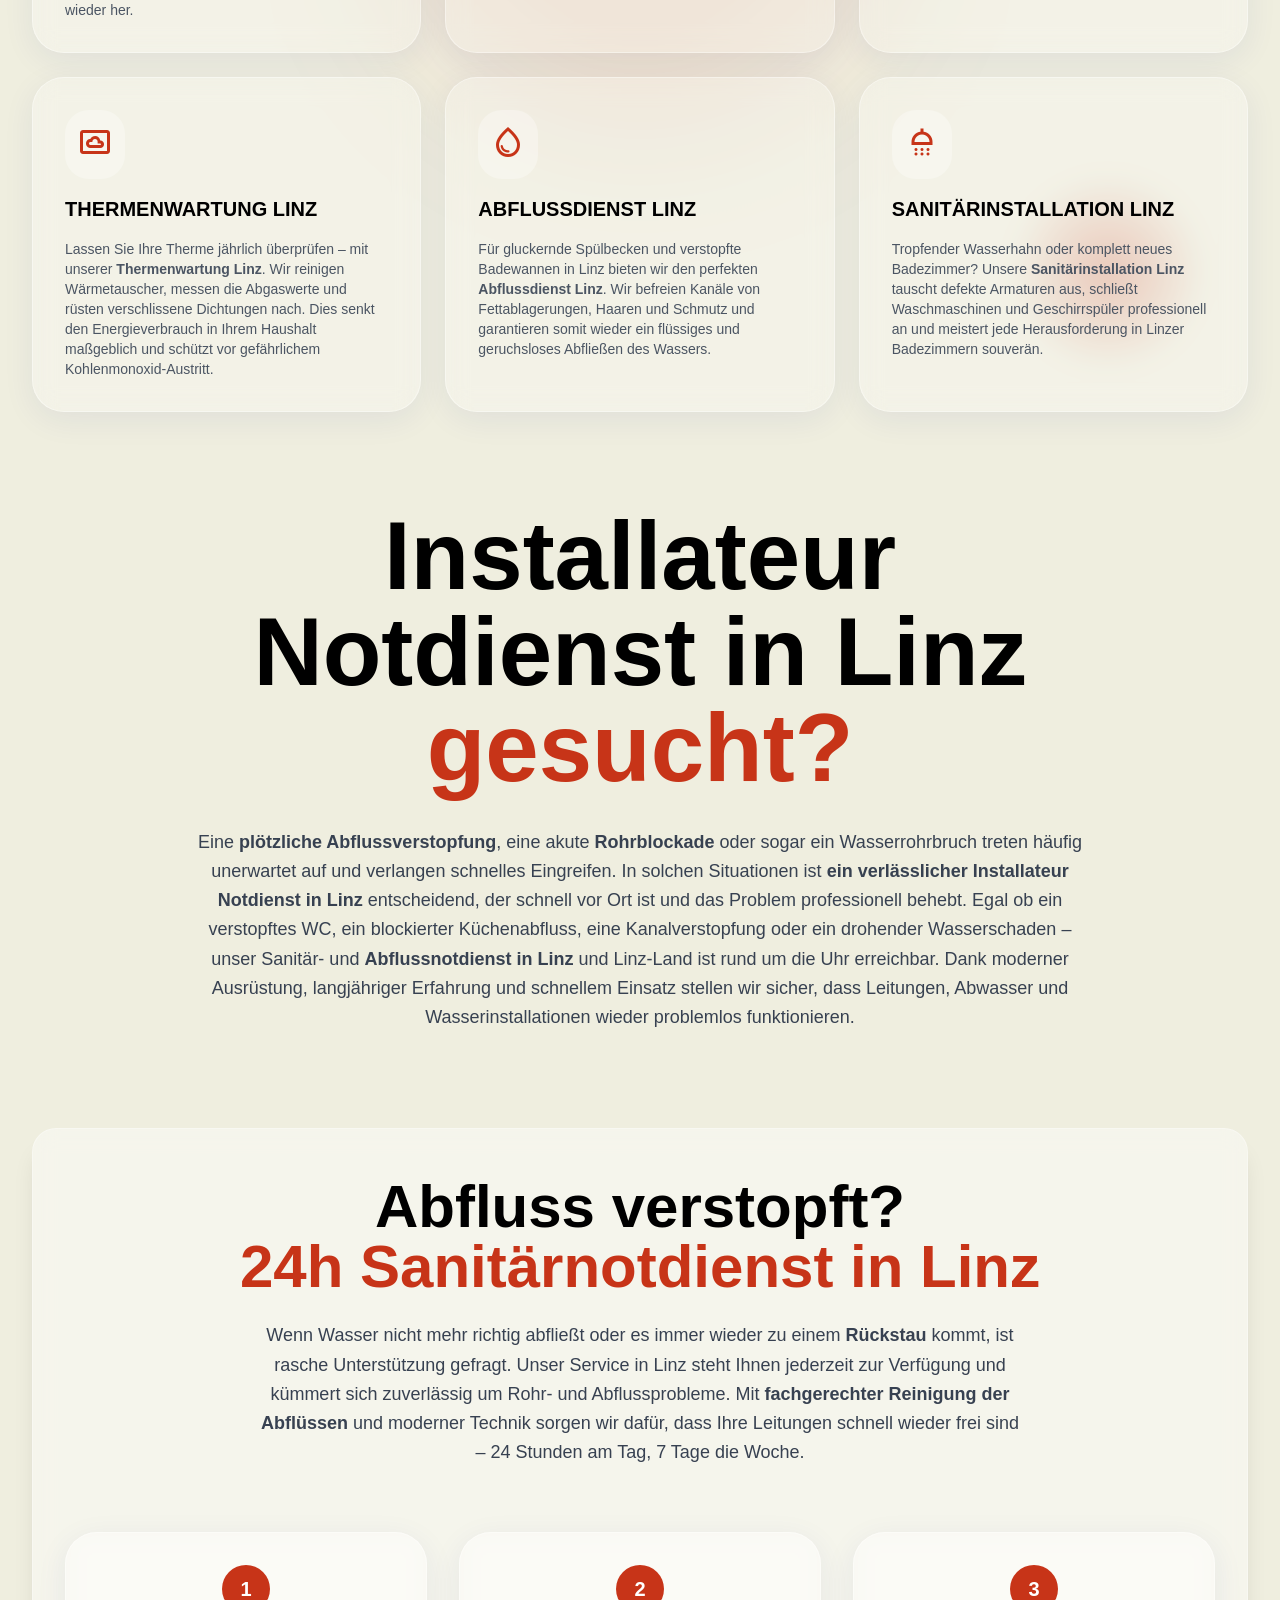
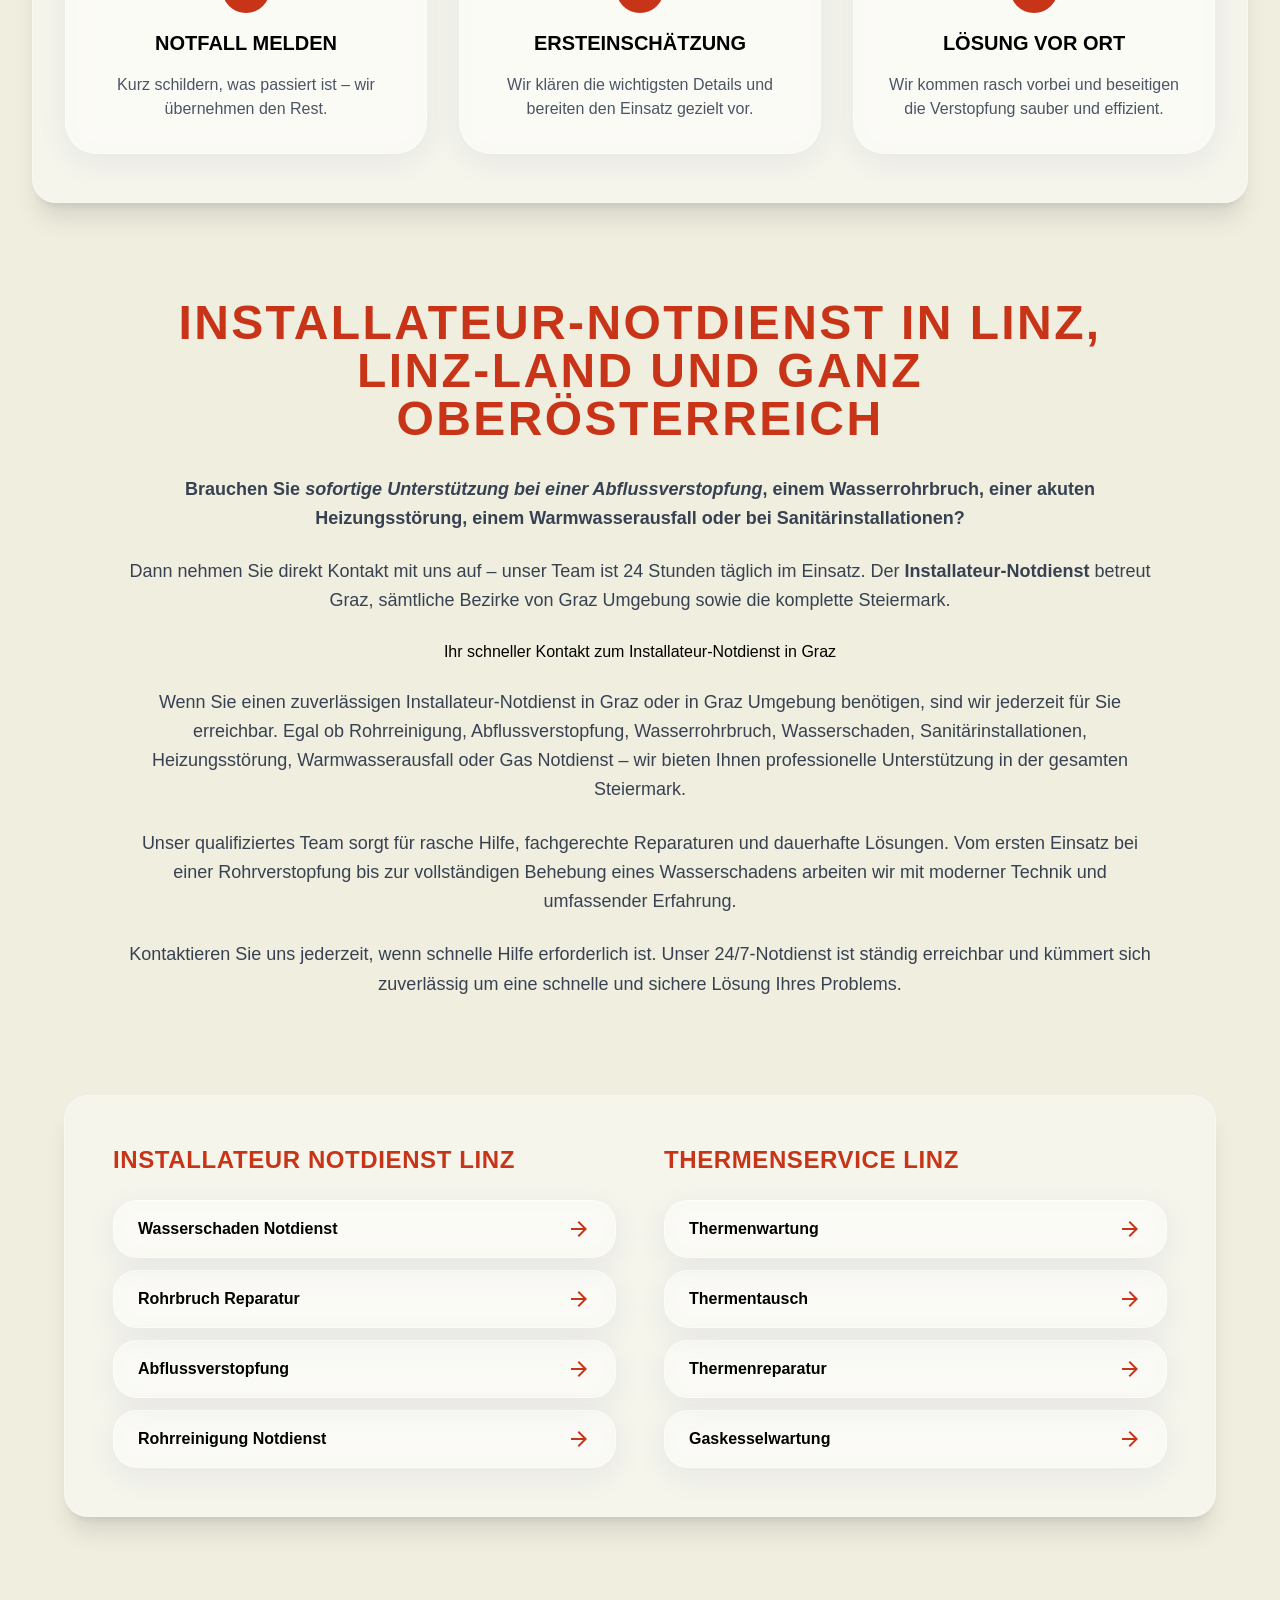
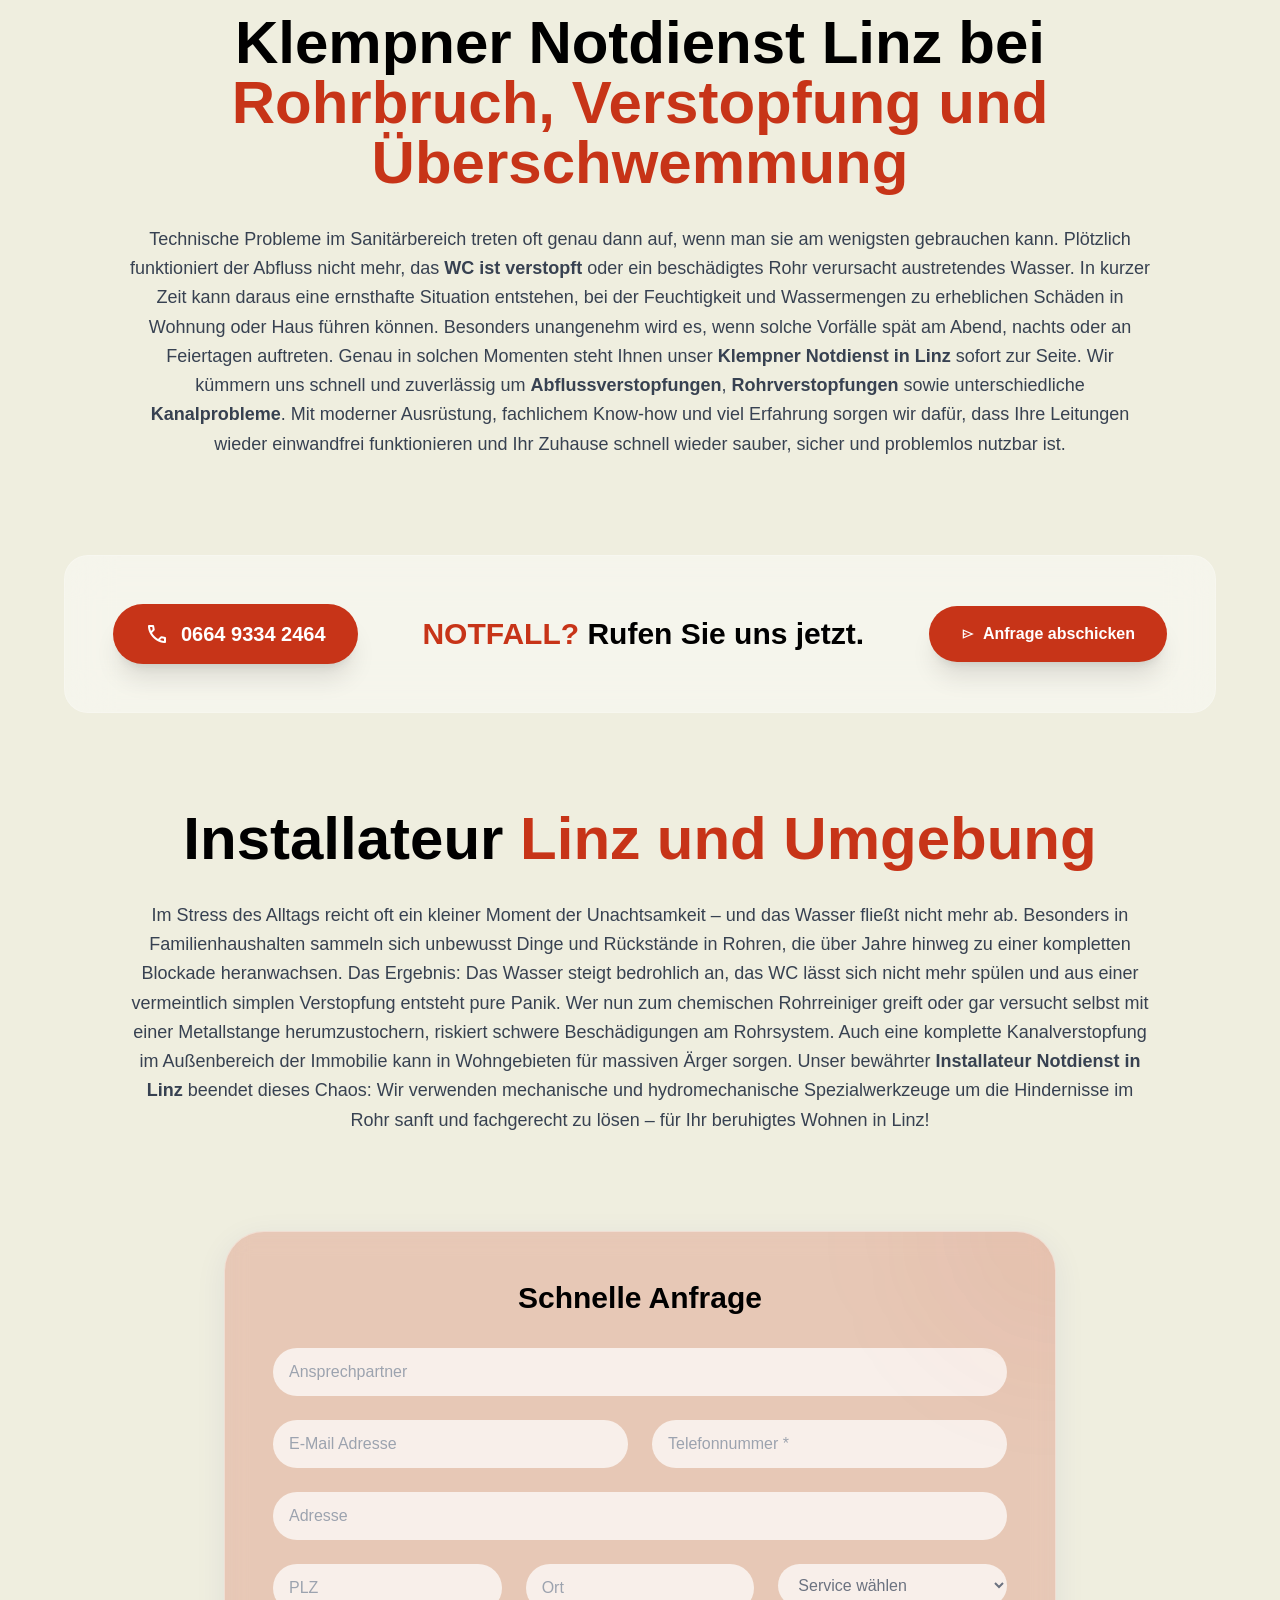
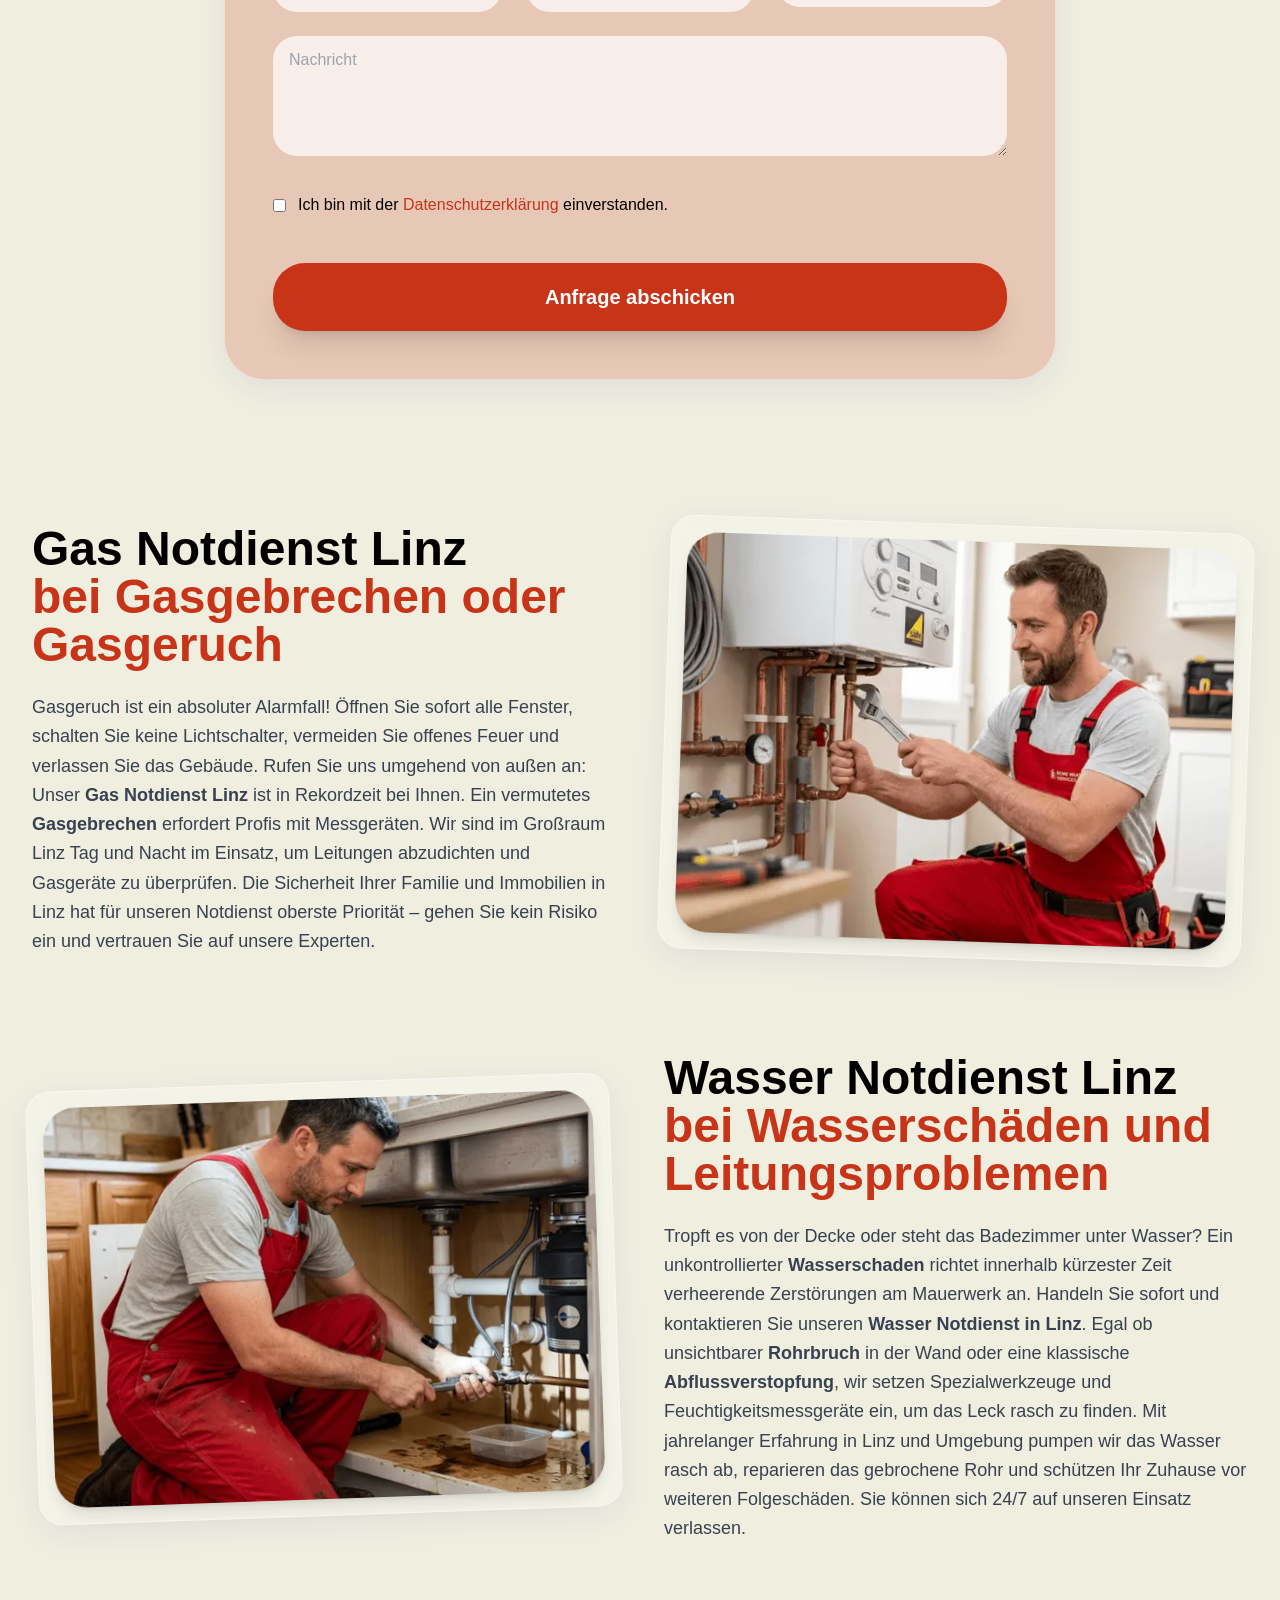
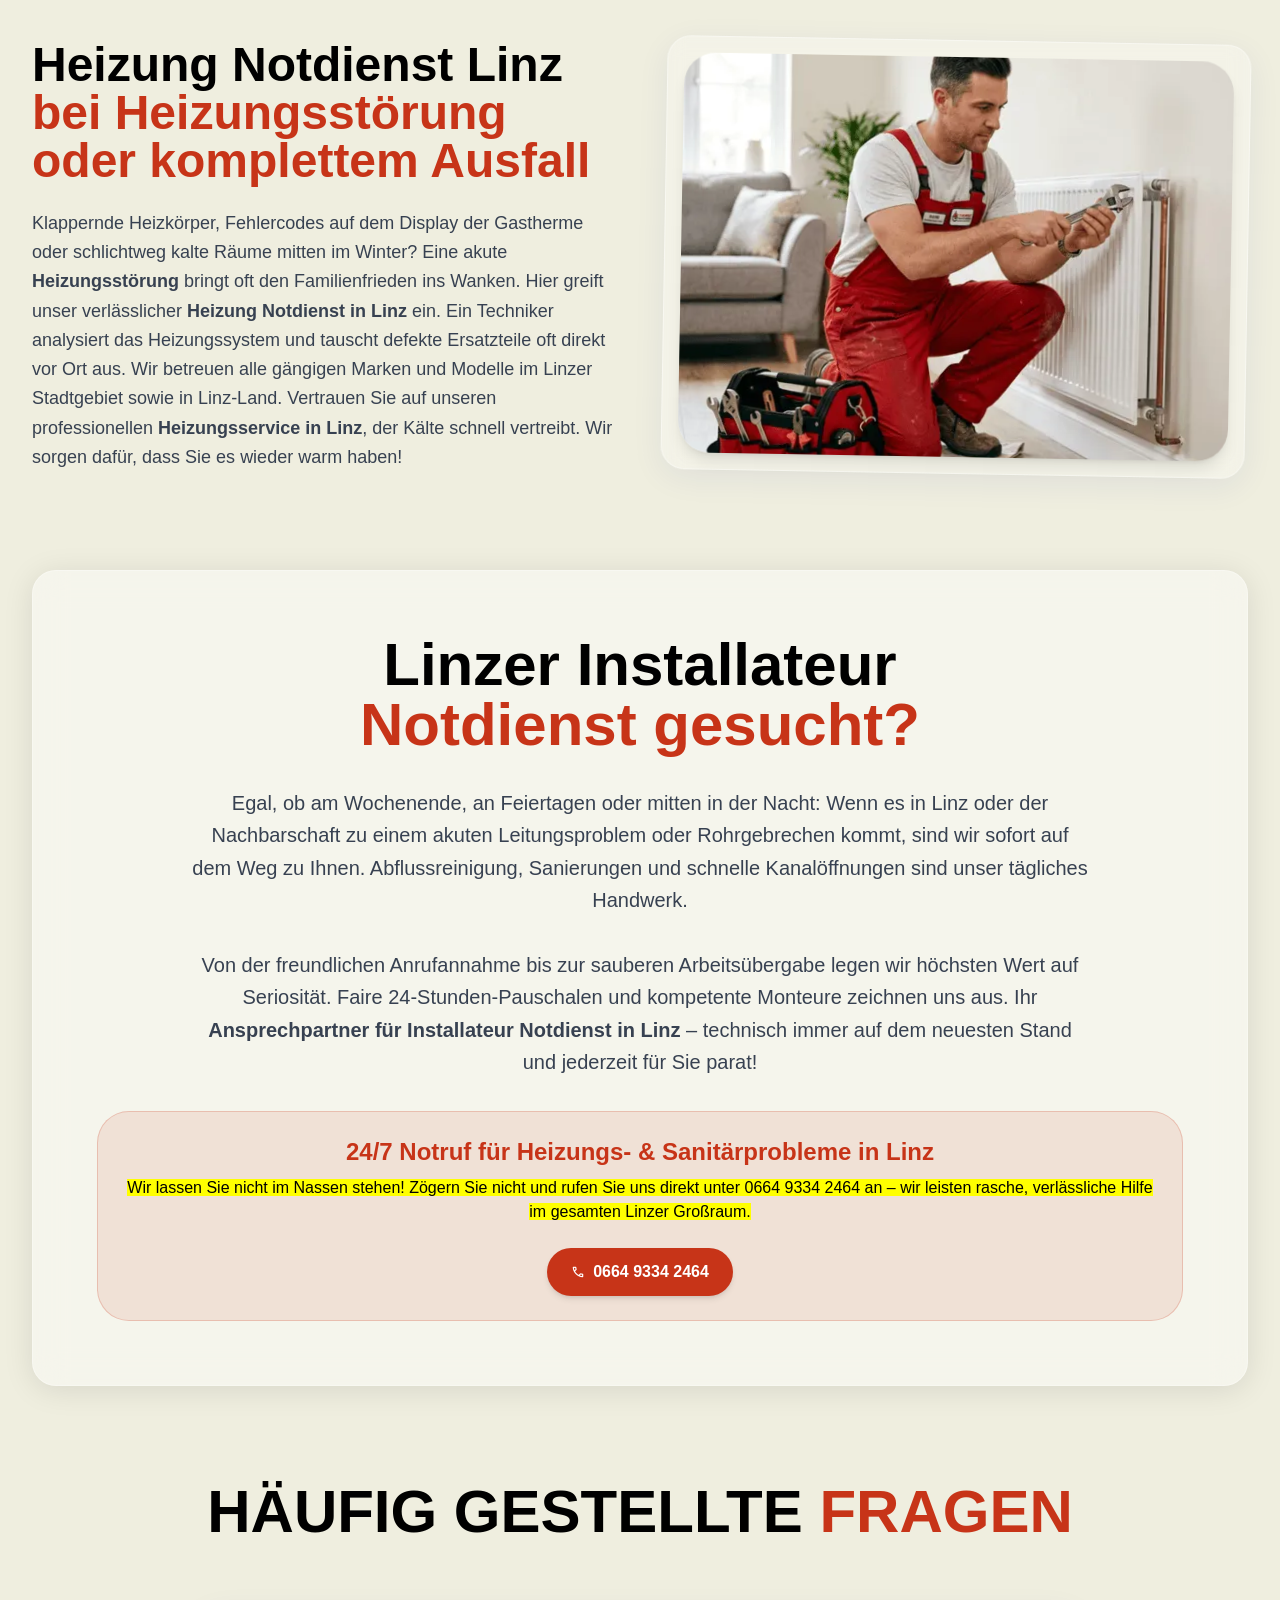
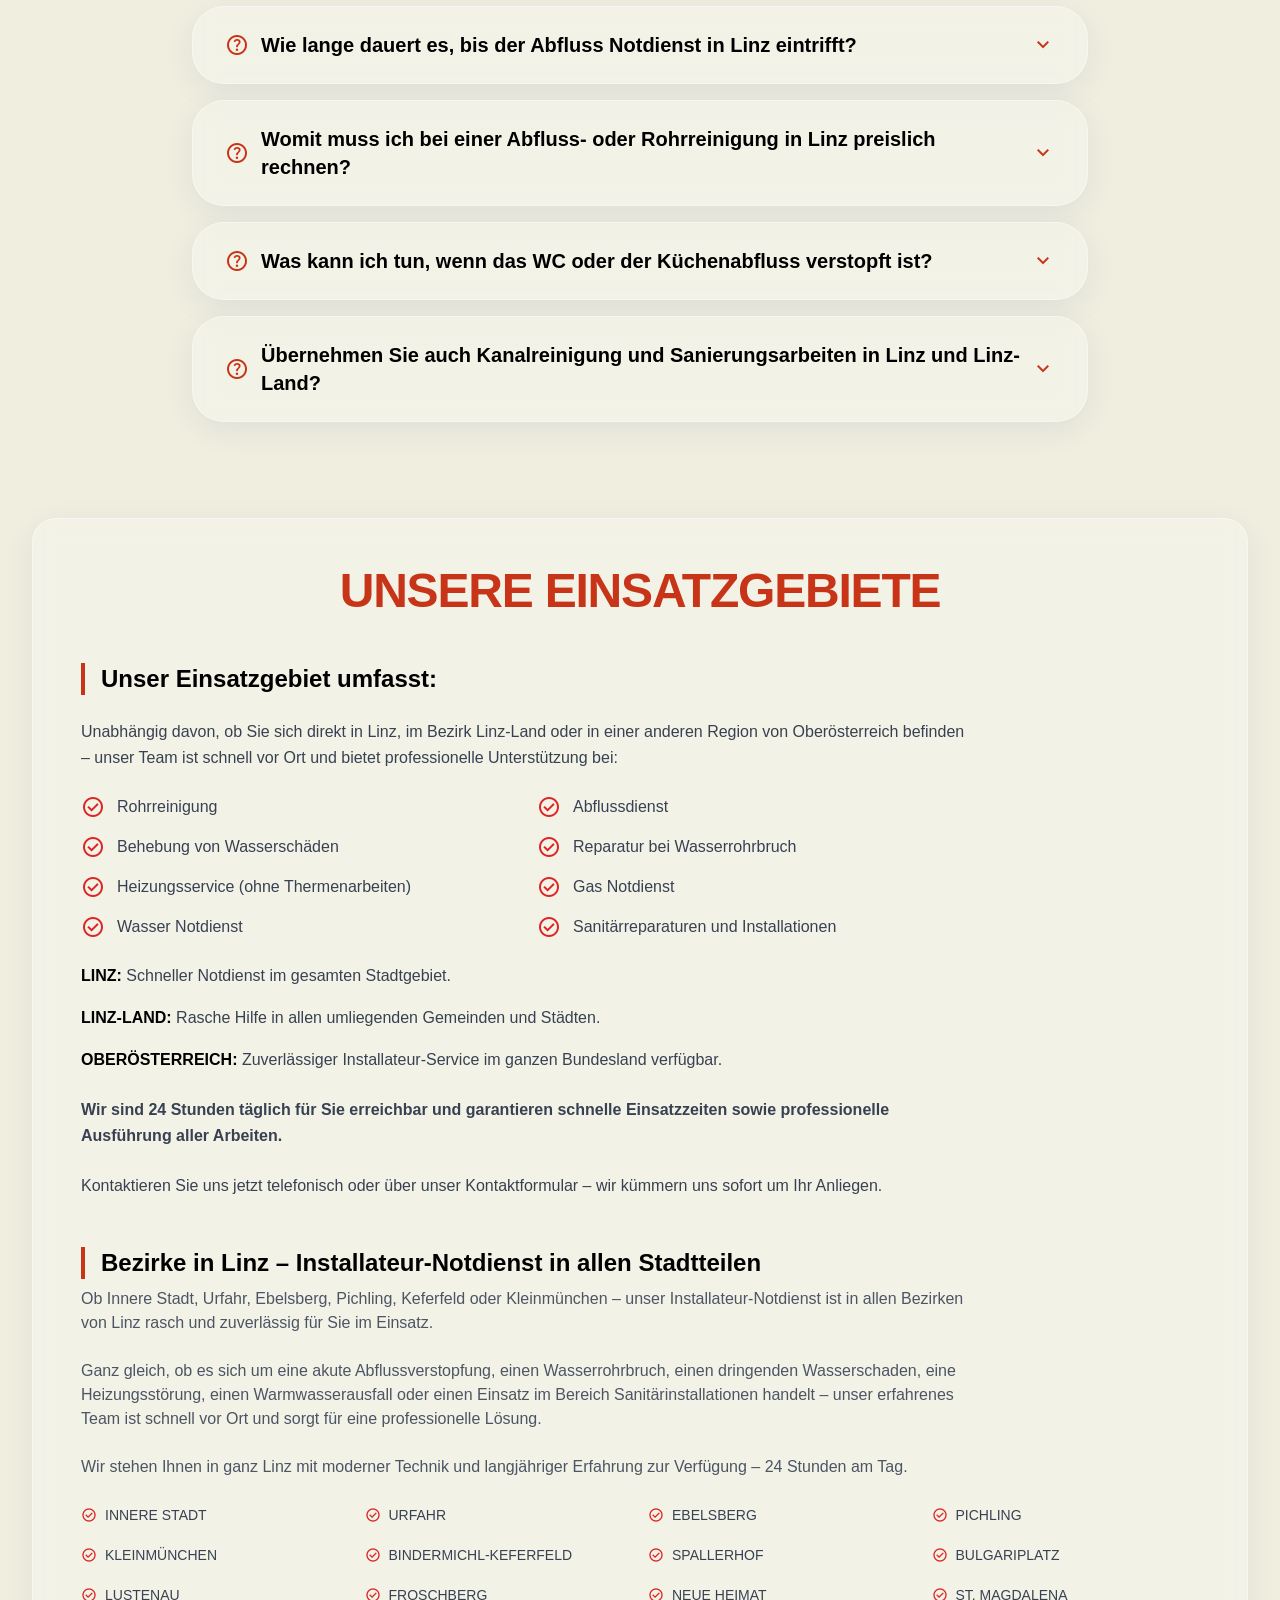
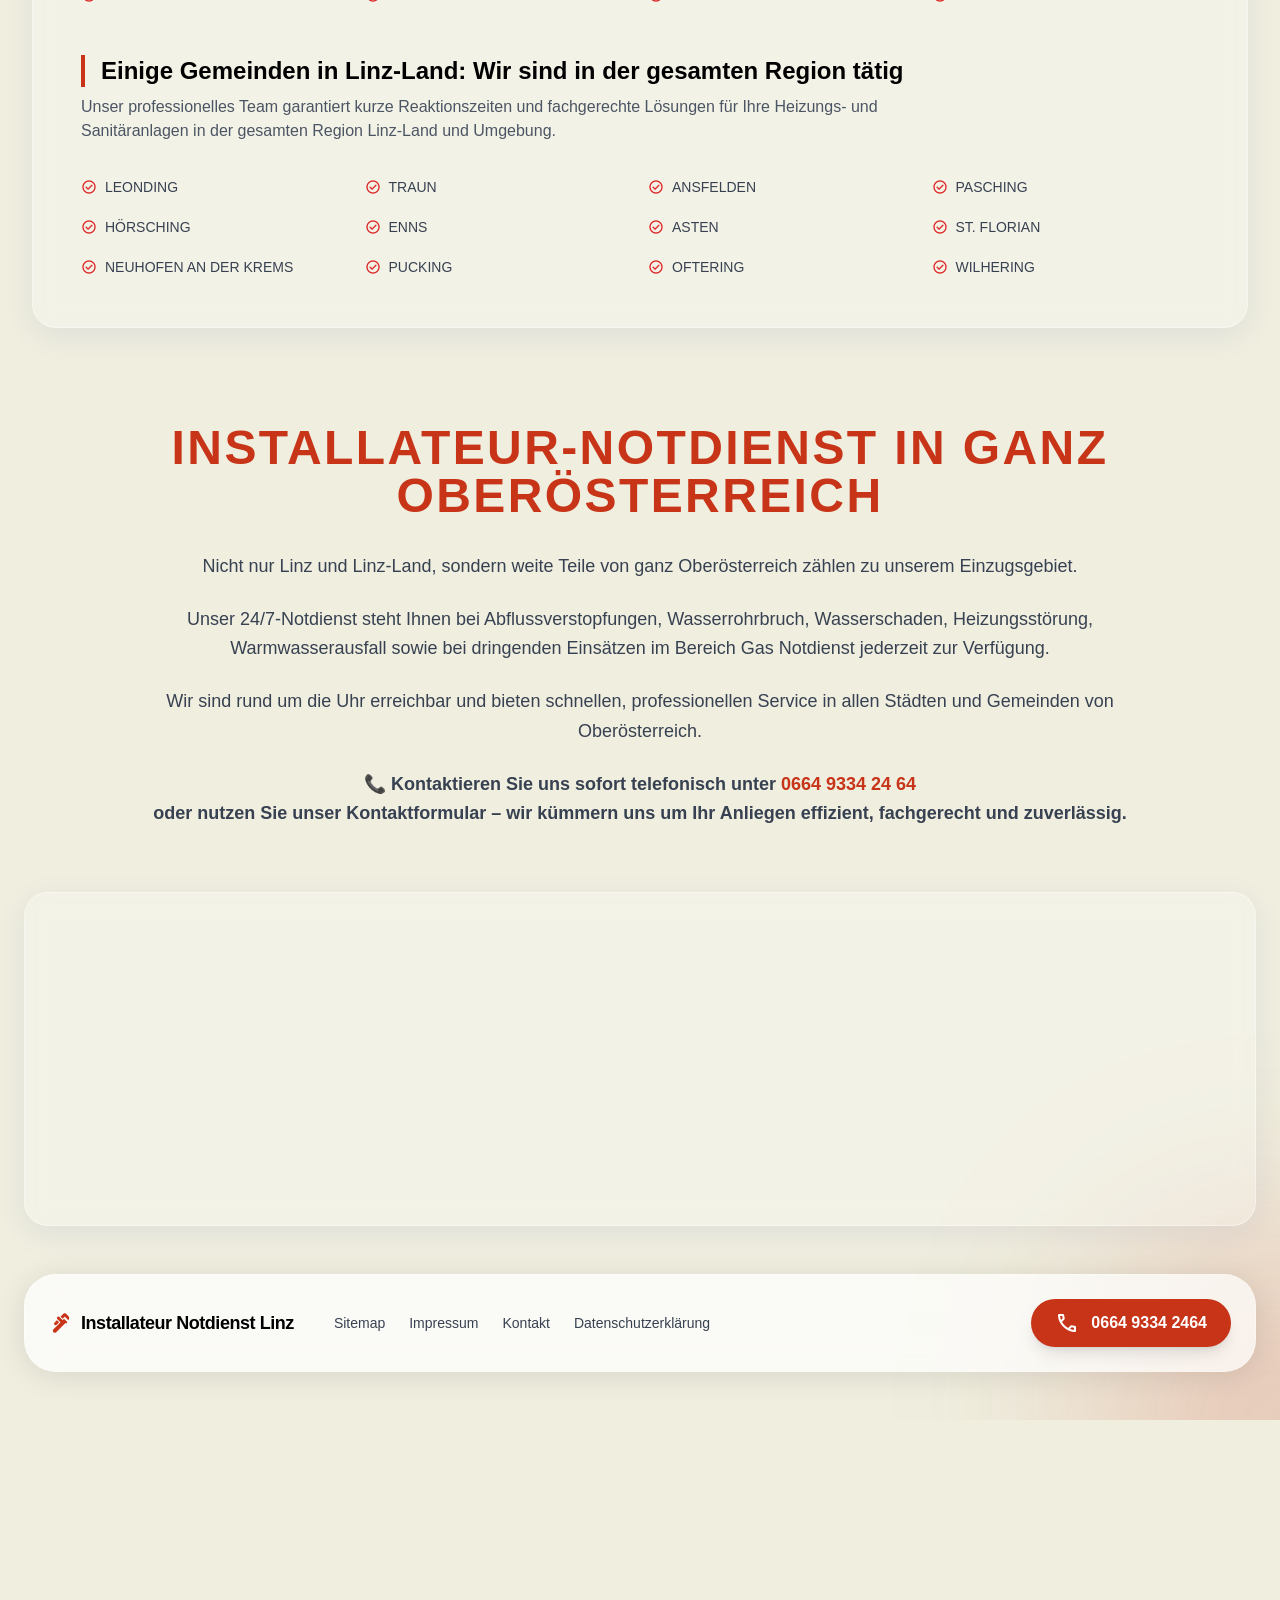
==== commit c0bf2ed8: "font_size and colro for Datanschutz text" ====
--- a/index.html
+++ b/index.html
@@ -534,7 +534,7 @@
                             oninvalid="this.setCustomValidity('Bitte stimmen Sie der Datenschutzerklärung zu.')"
                             oninput="this.setCustomValidity('')" class="mt-1 rounded text-primary focus:ring-primary"
                             id="privacy" type="checkbox" />
-                        <label class="text-sm text-gray-600 dark:text-gray-400 leading-tight" for="privacy">Ich bin mit
+                        <label class=" dark:text-gray-400 leading-tight" for="privacy">Ich bin mit
                             der <a href="datenschutzerklaerung.html"
                                 class="text-primary hover:underline">Datenschutzerklärung</a> einverstanden.</label>
                     </div>
